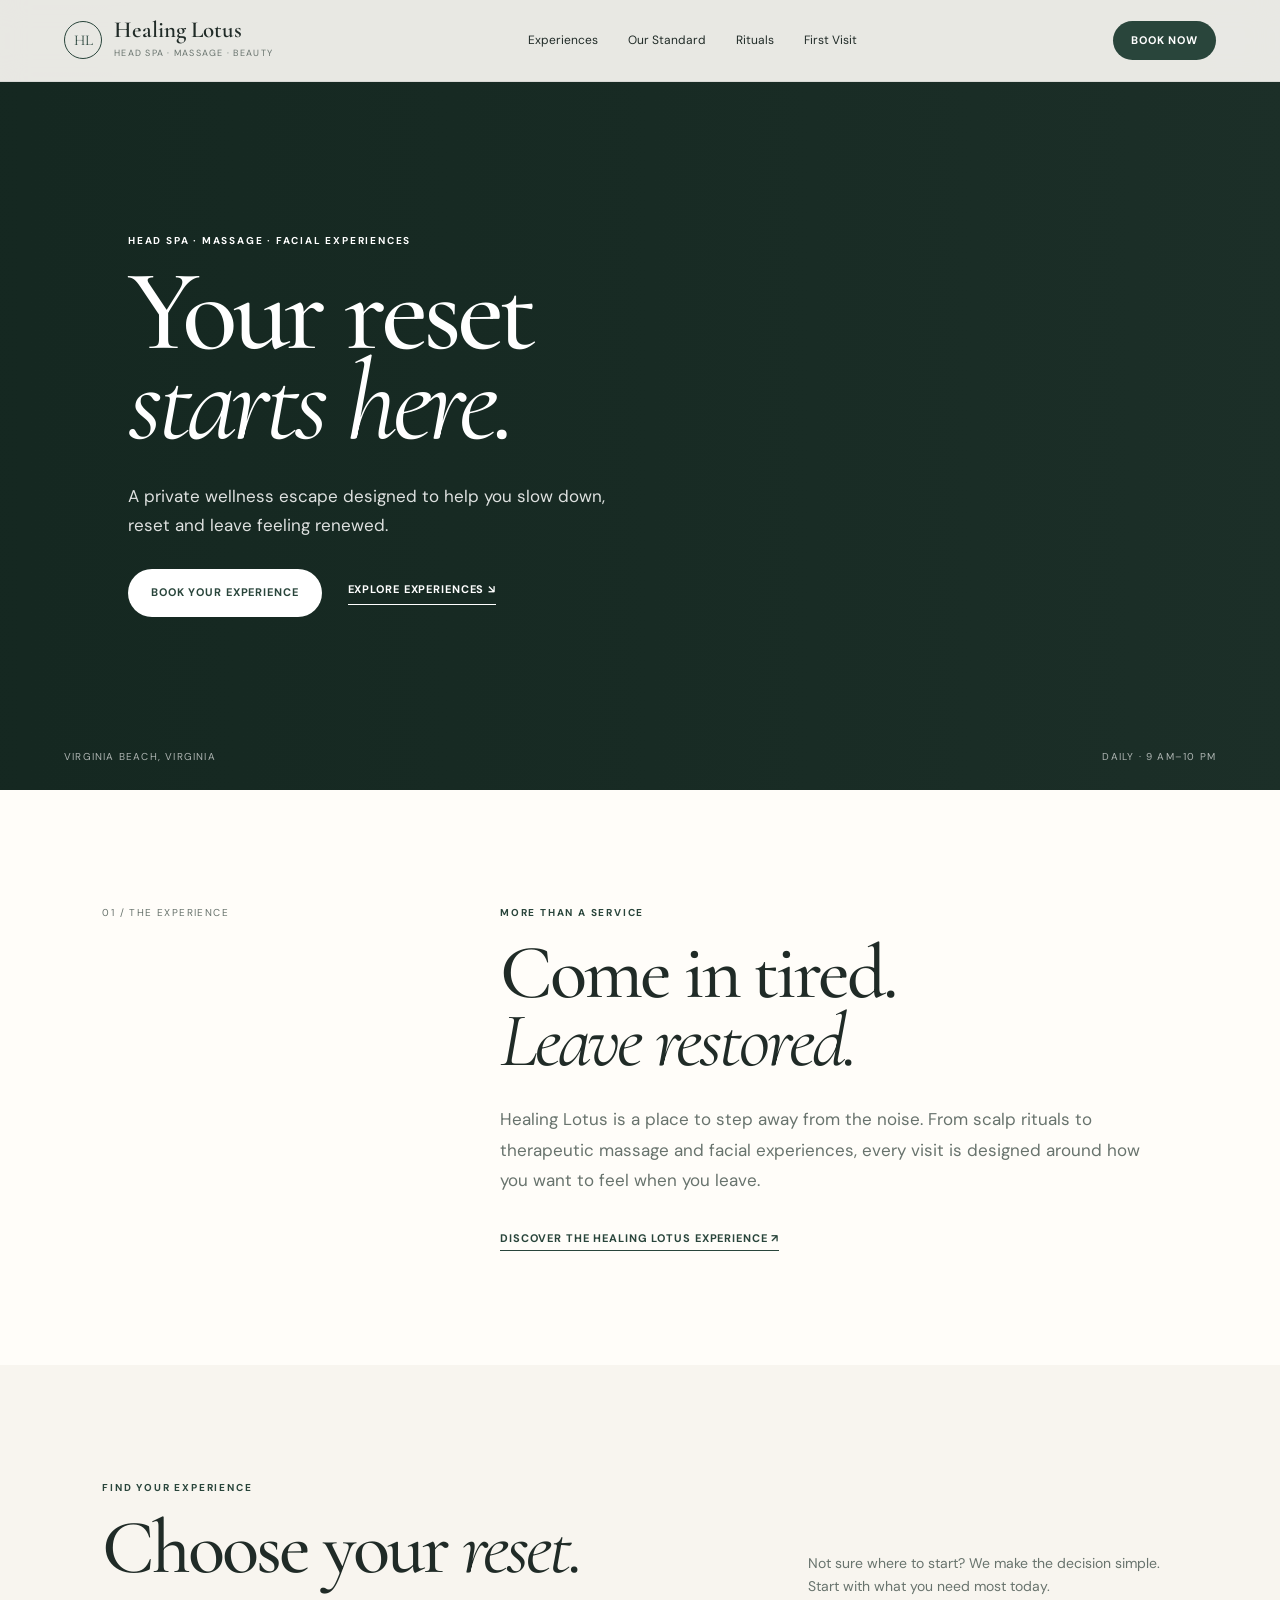
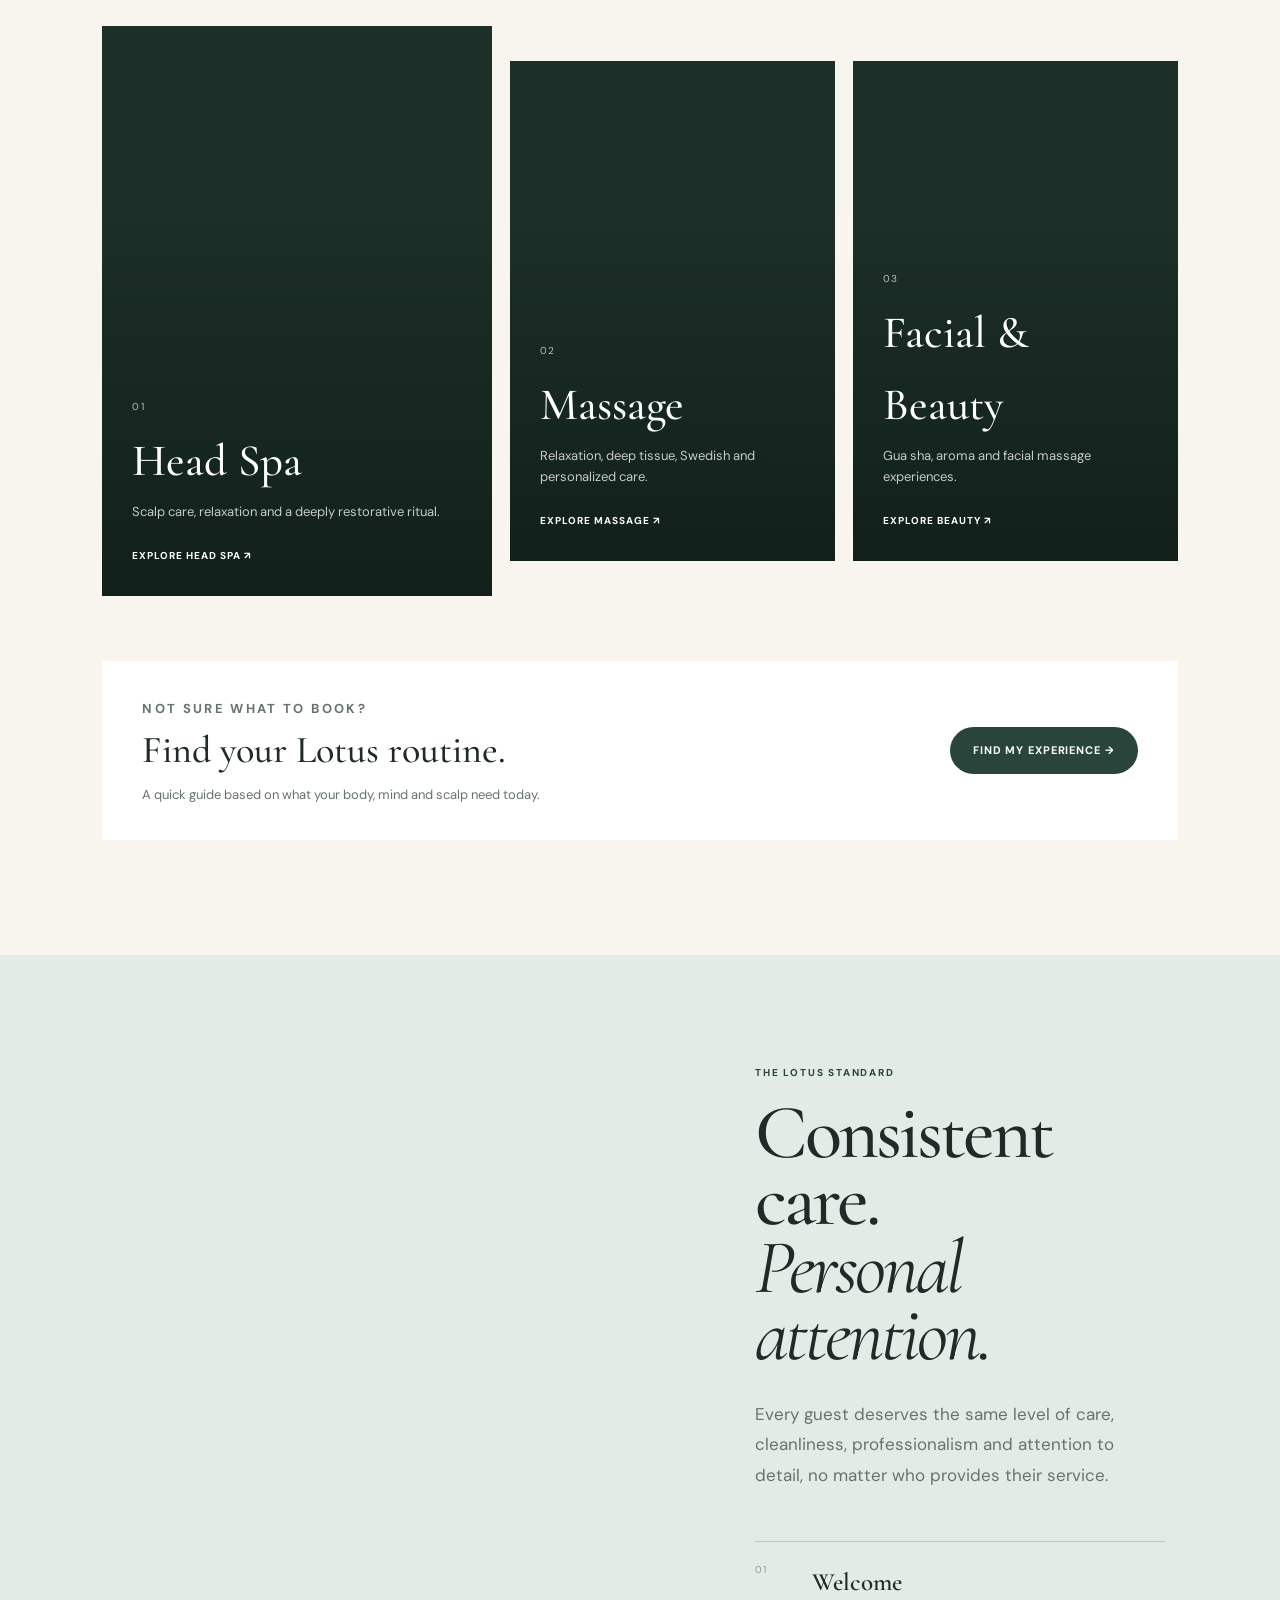
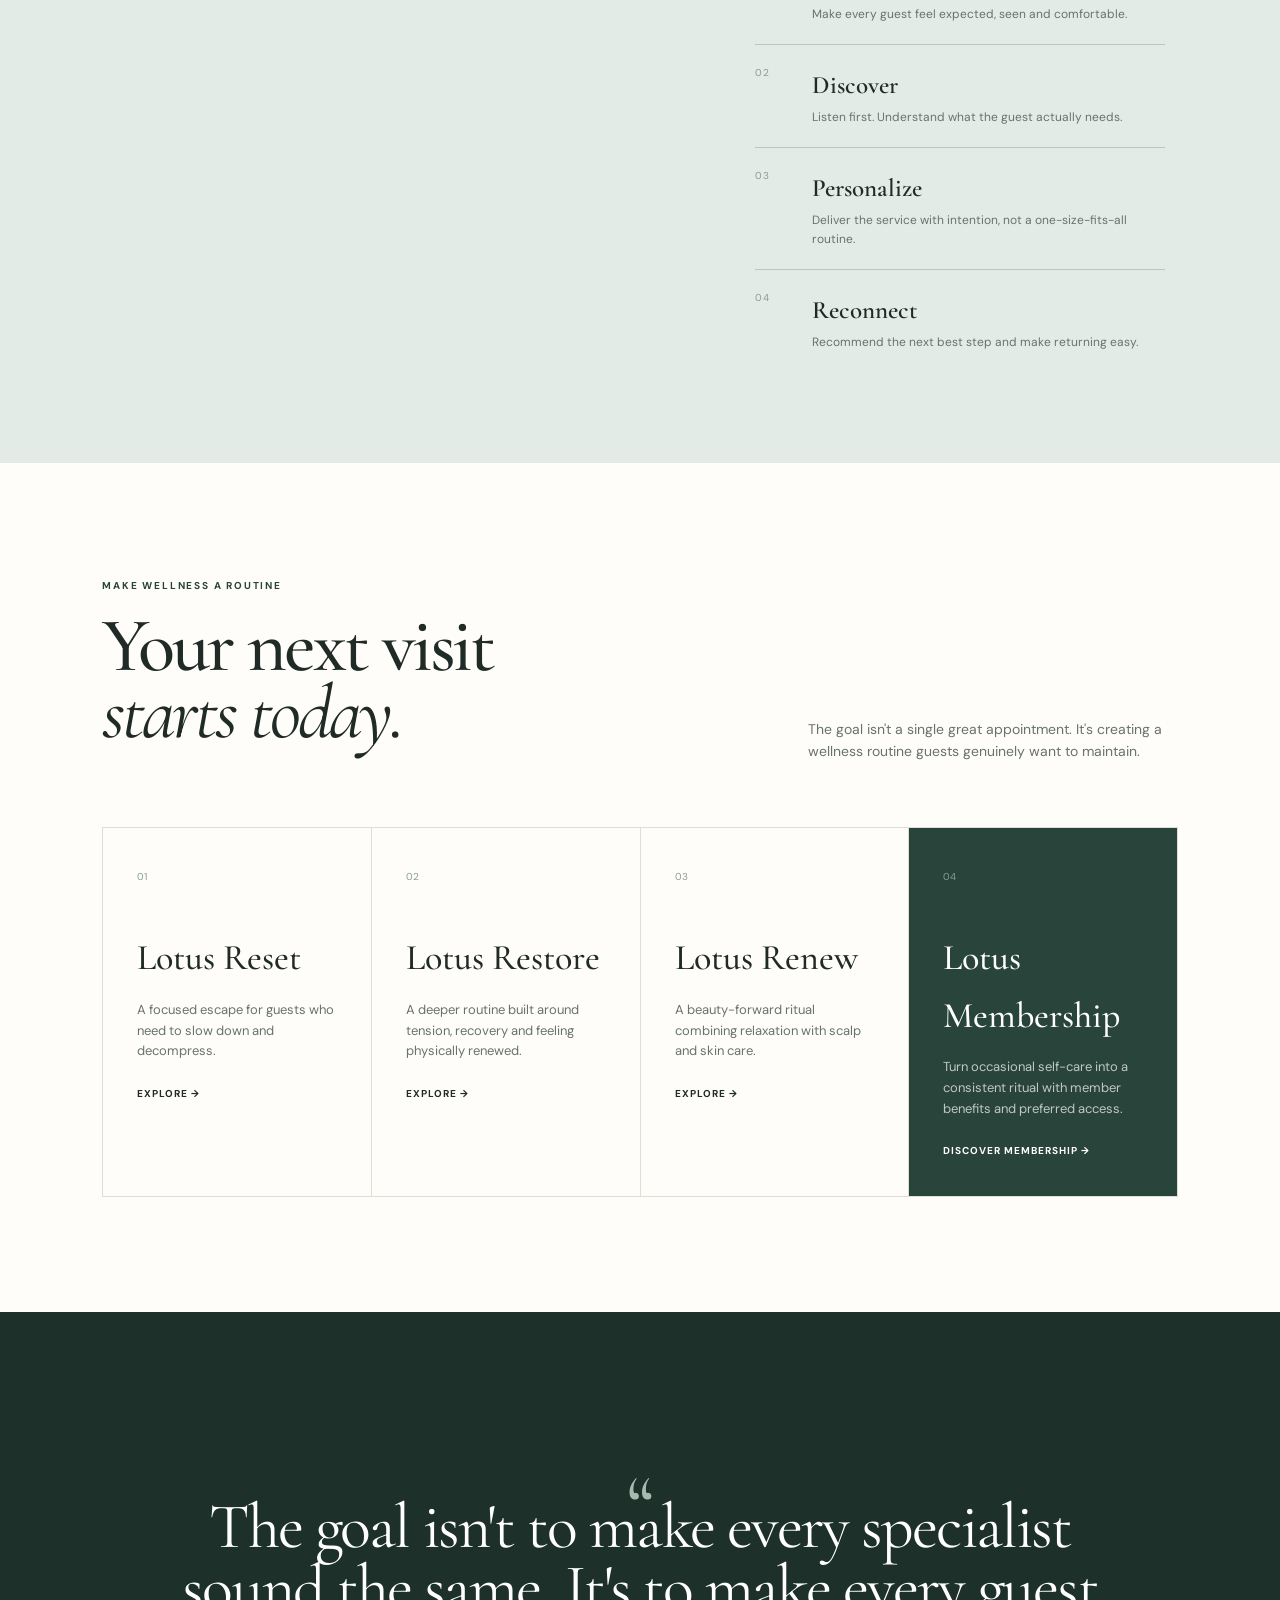
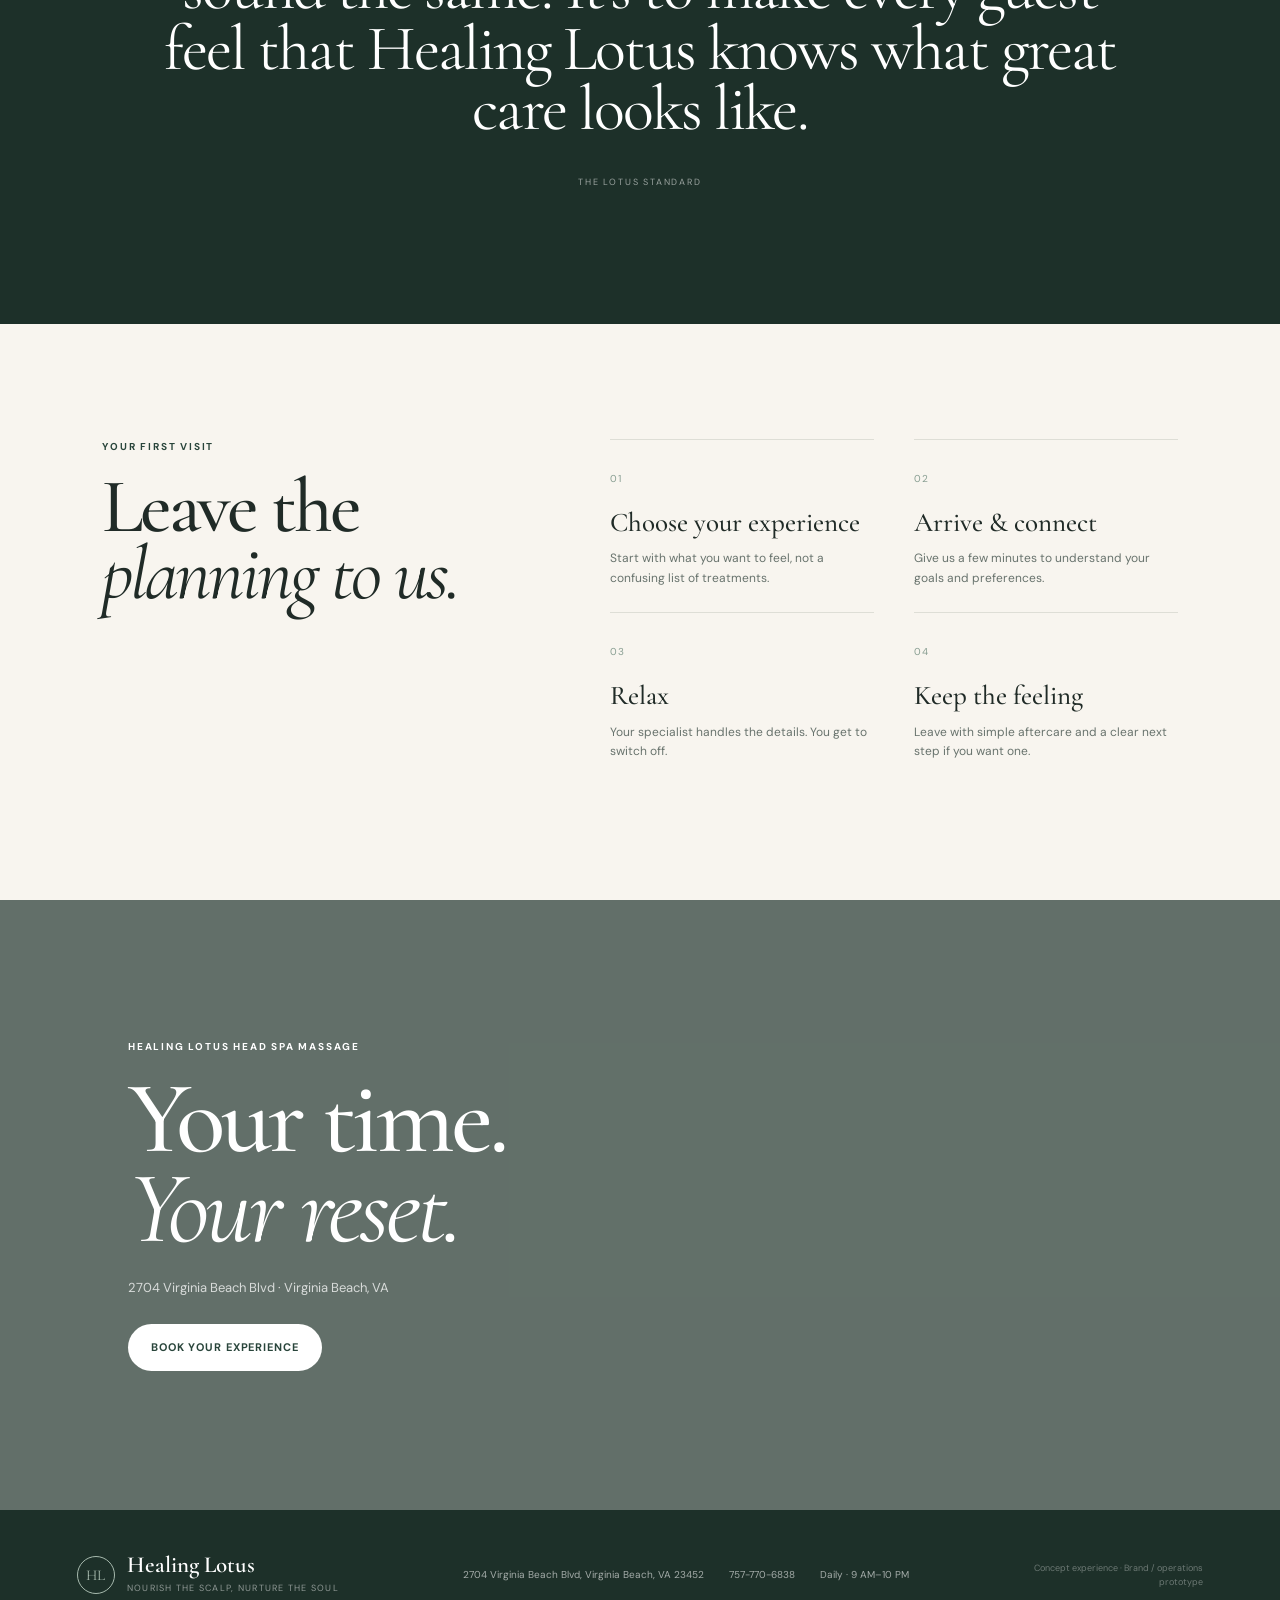
==== index.html @ 6b915928 "Enhance index.html with SEO and layout improvements Updated the HTML structure and added meta tags f" ====
<!doctype html>
<html lang="en">
<head>
<meta charset="utf-8"><meta name="viewport" content="width=device-width, initial-scale=1">
<meta name="description" content="Healing Lotus Head Spa Massage — head spa, massage and facial experiences in Virginia Beach.">
<title>Healing Lotus | Your Reset Starts Here</title>
<link rel="preconnect" href="https://fonts.googleapis.com"><link rel="preconnect" href="https://fonts.gstatic.com" crossorigin>
<link href="https://fonts.googleapis.com/css2?family=Cormorant+Garamond:wght@400;500;600;700&family=DM+Sans:wght@400;500;600;700&display=swap" rel="stylesheet">
<style>
:root{--forest:#29453b;--deep:#1d3029;--sage:#879d91;--mist:#e3ebe6;--ivory:#f8f5ef;--paper:#fffdf9;--ink:#202b27;--muted:#68736d;--white:#fff;--line:#deded6;--serif:"Cormorant Garamond",Georgia,serif;--sans:"DM Sans",Arial,sans-serif}*{box-sizing:border-box}html{scroll-behavior:smooth}body{margin:0;background:var(--paper);color:var(--ink);font-family:var(--sans);line-height:1.6}a{color:inherit;text-decoration:none}.nav{height:82px;position:fixed;top:0;left:0;right:0;z-index:20;display:flex;align-items:center;justify-content:space-between;padding:0 5vw;background:rgba(255,253,249,.9);backdrop-filter:blur(14px);border-bottom:1px solid rgba(32,43,39,.08)}.brand,.footer-brand{display:flex;align-items:center;gap:12px}.brand-mark{display:grid;place-items:center;width:38px;height:38px;border:1px solid var(--forest);border-radius:50%;font-family:var(--serif);font-size:15px;color:var(--forest)}.brand strong,.footer-brand strong{display:block;font-family:var(--serif);font-size:23px;font-weight:600;line-height:.9}.brand small,.footer-brand small{display:block;font-size:9px;letter-spacing:.14em;text-transform:uppercase;color:var(--muted);margin-top:5px}.nav nav{display:flex;gap:30px;font-size:12px}.button{display:inline-flex;align-items:center;justify-content:center;gap:10px;padding:15px 23px;border-radius:999px;font-size:11px;font-weight:700;letter-spacing:.08em;text-transform:uppercase;transition:.25s}.button.dark{background:var(--forest);color:#fff}.button.dark:hover{background:var(--deep);transform:translateY(-2px)}.button.light{background:#fff;color:var(--forest)}.button.light:hover{transform:translateY(-2px)}.small{padding:11px 18px}.hero{height:790px;min-height:700px;position:relative;display:flex;align-items:center;overflow:hidden;background:var(--deep);color:#fff}.hero-bg,.hero-shade,.cta>div{position:absolute;inset:0}.hero-bg{background:url('https://images.unsplash.com/photo-1544161515-4ab6ce6db874?auto=format&fit=crop&w=2200&q=85') center/cover}.hero-shade{background:linear-gradient(90deg,rgba(20,39,32,.9),rgba(20,39,32,.58) 48%,rgba(20,39,32,.12))}.hero-content{position:relative;z-index:2;width:80%;margin:60px 0 0 10vw}.eyebrow{font-size:10px;font-weight:700;letter-spacing:.18em;color:var(--forest);margin:0 0 18px}.light{color:#fff}.hero h1{font-family:var(--serif);font-weight:500;font-size:clamp(74px,9vw,138px);line-height:.78;letter-spacing:-.045em;margin:0 0 35px}.hero h1 em,h2 em{font-style:italic;font-weight:400}.hero-copy{font-size:17px;line-height:1.7;max-width:510px;color:rgba(255,255,255,.86);margin:0 0 30px}.actions{display:flex;align-items:center;gap:26px}.text{font-size:11px;text-transform:uppercase;letter-spacing:.08em;font-weight:700;border-bottom:1px solid;padding-bottom:5px}.hero-bottom{position:absolute;z-index:3;bottom:25px;left:5vw;right:5vw;display:flex;justify-content:space-between;font-size:10px;letter-spacing:.12em;text-transform:uppercase;color:rgba(255,255,255,.65)}.section{padding:115px 8vw}.intro{display:grid;grid-template-columns:1fr 2.2fr;gap:7vw}.label{font-size:10px;letter-spacing:.14em;color:var(--muted)}h2{font-family:var(--serif);font-size:clamp(54px,6vw,92px);font-weight:500;line-height:.88;letter-spacing:-.04em;margin:0 0 30px}.lead{font-size:17px;line-height:1.8;color:var(--muted);max-width:670px;margin:0 0 28px}.dark-text{color:var(--forest);border-color:var(--forest)}.experiences{background:var(--ivory)}.heading{display:flex;justify-content:space-between;align-items:end;gap:50px;margin-bottom:50px}.heading>p{max-width:370px;color:var(--muted);font-size:14px}.experience-grid{display:grid;grid-template-columns:1.2fr 1fr 1fr;gap:18px}.card{height:500px;position:relative;overflow:hidden;color:#fff;background:var(--deep)}.card.tall{height:570px;margin-top:-35px}.card-bg{position:absolute;inset:0;background-size:cover;background-position:center;transition:.7s}.card:hover .card-bg{transform:scale(1.05)}.card-shade{position:absolute;inset:0;background:linear-gradient(0deg,rgba(16,30,25,.9),rgba(16,30,25,.05) 70%)}.card-content{position:absolute;left:30px;right:30px;bottom:30px}.card-content>span{font-size:10px;letter-spacing:.14em;opacity:.7}.card h3{font-family:var(--serif);font-size:45px;font-weight:500;margin:7px 0 5px}.card p{font-size:13px;color:rgba(255,255,255,.76);max-width:310px;margin:0 0 18px}.card a{font-size:10px;font-weight:700;letter-spacing:.1em;text-transform:uppercase}.quiz{margin-top:65px;padding:34px 40px;background:#fff;display:flex;align-items:center;justify-content:space-between;gap:30px}.quiz h3{font-family:var(--serif);font-size:38px;font-weight:500;margin:0}.quiz p{margin:4px 0 0;color:var(--muted);font-size:13px}.standard{display:grid;grid-template-columns:1fr 1fr;background:var(--mist)}.standard-image{min-height:760px;background:url('https://images.unsplash.com/photo-1540555700478-4be289fbecef?auto=format&fit=crop&w=1600&q=85') center/cover}.standard-copy{padding:110px 9vw 90px}.standards{margin-top:50px}.standards>div{border-top:1px solid rgba(41,69,59,.22);padding:20px 0;display:grid;grid-template-columns:45px 1fr;column-gap:12px}.standards span,.steps span{font-size:10px;letter-spacing:.1em;color:var(--sage)}.standards strong{font-family:var(--serif);font-size:25px;font-weight:600}.standards p{grid-column:2;margin:3px 0 0;font-size:12px;color:var(--muted)}.rituals{background:var(--paper)}.ritual-grid{display:grid;grid-template-columns:repeat(4,1fr);gap:1px;background:var(--line);border:1px solid var(--line)}.ritual-grid article{background:var(--paper);padding:34px;min-height:310px}.ritual-grid article>span{font-size:10px;color:var(--sage)}.ritual-grid h3{font-family:var(--serif);font-size:36px;font-weight:500;margin:42px 0 8px}.ritual-grid p{font-size:13px;color:var(--muted);min-height:66px}.ritual-grid a{font-size:10px;font-weight:700;letter-spacing:.1em;text-transform:uppercase}.ritual-grid .featured{background:var(--forest);color:#fff}.featured p{color:rgba(255,255,255,.7)!important}.quote{padding:125px 12vw;background:var(--deep);color:#fff;text-align:center}.quote>div{font-family:var(--serif);font-size:85px;height:60px;color:#a7baae}.quote blockquote{font-family:var(--serif);font-size:clamp(42px,5vw,72px);font-weight:400;line-height:.95;letter-spacing:-.03em;max-width:1050px;margin:0 auto 35px}.quote>p{font-size:9px;letter-spacing:.2em;color:rgba(255,255,255,.55)}.first{display:grid;grid-template-columns:1fr 1.4fr;gap:8vw;background:var(--ivory)}.steps{display:grid;grid-template-columns:1fr 1fr;gap:0 40px}.steps>div{border-top:1px solid var(--line);padding:24px 0}.steps h3{font-family:var(--serif);font-size:27px;font-weight:500;margin:12px 0 5px}.steps p{font-size:12px;color:var(--muted);margin:0}.cta{height:610px;position:relative;display:flex;align-items:center;overflow:hidden;color:#fff}.cta>div:first-child{background:url('https://images.unsplash.com/photo-1540555700478-4be289fbecef?auto=format&fit=crop&w=2000&q=85') center/cover}.cta .shade{background:rgba(24,45,37,.68)}.cta article{position:relative;z-index:2;margin-left:10vw}.cta h2{font-size:clamp(65px,8vw,115px);margin-bottom:25px}.cta article>p:not(.eyebrow){font-size:13px;color:rgba(255,255,255,.75);margin-bottom:25px}footer{background:var(--deep);color:#fff;padding:45px 6vw 30px;display:grid;grid-template-columns:1fr 1.5fr auto;gap:40px;align-items:center}.footer-brand .brand-mark{border-color:#a7baae;color:#a7baae}.footer-brand small{color:rgba(255,255,255,.5)}.footer-info{display:flex;gap:25px;flex-wrap:wrap;font-size:10px;color:rgba(255,255,255,.6)}footer>small{font-size:9px;color:rgba(255,255,255,.35);text-align:right;max-width:180px}@media(max-width:900px){.nav{padding:0 5vw}.nav nav{display:none}.hero{height:700px}.hero-content{margin-left:7vw;width:86%}.hero h1{font-size:76px}.section{padding:85px 7vw}.intro{grid-template-columns:1fr;gap:35px}.heading{display:block}.heading>p{margin-top:20px}.experience-grid{grid-template-columns:1fr 1fr}.card,.card.tall{height:480px;margin-top:0}.card:first-child{grid-column:span 2}.standard{grid-template-columns:1fr}.standard-image{min-height:480px}.standard-copy{padding:75px 7vw}.ritual-grid{grid-template-columns:1fr 1fr}.ritual-grid article{min-height:280px}.first{grid-template-columns:1fr;gap:45px}footer{grid-template-columns:1fr}footer>small{text-align:left}}@media(max-width:560px){.brand small{display:none}.nav .small{display:none}.hero{min-height:680px}.hero-content{margin-left:7vw}.hero h1{font-size:65px}.hero-copy{font-size:15px}.actions{align-items:flex-start;flex-direction:column;gap:18px}.hero-bottom{font-size:8px}.section{padding:70px 6vw}h2{font-size:56px}.experience-grid{grid-template-columns:1fr}.card:first-child{grid-column:auto}.card,.card.tall{height:450px}.quiz{display:block;padding:30px}.quiz .button{margin-top:25px}.standard-image{min-height:390px}.standard-copy{padding:65px 6vw}.ritual-grid{grid-template-columns:1fr}.ritual-grid article{min-height:250px}.steps{grid-template-columns:1fr}.cta{height:560px}.cta article{margin-left:7vw;margin-right:7vw}footer{padding:38px 6vw}.footer-info{display:grid;gap:10px}}

</style>
</head>
<body>
<header class="nav"><a class="brand" href="#"><span class="brand-mark">HL</span><span><strong>Healing Lotus</strong><small>Head Spa · Massage · Beauty</small></span></a><nav><a href="#experiences">Experiences</a><a href="#standard">Our Standard</a><a href="#rituals">Rituals</a><a href="#first-visit">First Visit</a></nav><a class="button dark small" href="https://www.fresha.com/" target="_blank" rel="noopener">Book Now</a></header>
<main>
<section class="hero"><div class="hero-bg"></div><div class="hero-shade"></div><div class="hero-content"><p class="eyebrow light">HEAD SPA · MASSAGE · FACIAL EXPERIENCES</p><h1>Your reset<br><em>starts here.</em></h1><p class="hero-copy">A private wellness escape designed to help you slow down, reset and leave feeling renewed.</p><div class="actions"><a class="button light" href="https://www.fresha.com/" target="_blank" rel="noopener">Book Your Experience</a><a class="text light" href="#experiences">Explore experiences <span>↘</span></a></div></div><div class="hero-bottom"><span>Virginia Beach, Virginia</span><span>Daily · 9 AM–10 PM</span></div></section>
<section class="intro section"><div class="label">01 / THE EXPERIENCE</div><div><p class="eyebrow">MORE THAN A SERVICE</p><h2>Come in tired.<br><em>Leave restored.</em></h2><p class="lead">Healing Lotus is a place to step away from the noise. From scalp rituals to therapeutic massage and facial experiences, every visit is designed around how you want to feel when you leave.</p><a class="text dark-text" href="#standard">Discover the Healing Lotus experience <span>↗</span></a></div></section>
<section class="experiences section" id="experiences"><div class="heading"><div><p class="eyebrow">FIND YOUR EXPERIENCE</p><h2>Choose your <em>reset.</em></h2></div><p>Not sure where to start? We make the decision simple. Start with what you need most today.</p></div><div class="experience-grid">
<article class="card tall"><div class="card-bg" style="background-image:url('https://images.unsplash.com/photo-1600334089648-b0d9d3028eb2?auto=format&fit=crop&w=1400&q=85')"></div><div class="card-shade"></div><div class="card-content"><span>01</span><h3>Head Spa</h3><p>Scalp care, relaxation and a deeply restorative ritual.</p><a href="https://www.fresha.com/" target="_blank">Explore Head Spa ↗</a></div></article>
<article class="card"><div class="card-bg" style="background-image:url('https://images.unsplash.com/photo-1519824145371-296894a0daa9?auto=format&fit=crop&w=1400&q=85')"></div><div class="card-shade"></div><div class="card-content"><span>02</span><h3>Massage</h3><p>Relaxation, deep tissue, Swedish and personalized care.</p><a href="https://www.fresha.com/" target="_blank">Explore Massage ↗</a></div></article>
<article class="card"><div class="card-bg" style="background-image:url('https://images.unsplash.com/photo-1570172619644-dfd03ed5d881?auto=format&fit=crop&w=1400&q=85')"></div><div class="card-shade"></div><div class="card-content"><span>03</span><h3>Facial & Beauty</h3><p>Gua sha, aroma and facial massage experiences.</p><a href="https://www.fresha.com/" target="_blank">Explore Beauty ↗</a></div></article></div>
<div class="quiz"><div><p class="eyebrow">NOT SURE WHAT TO BOOK?</p><h3>Find your Lotus routine.</h3><p>A quick guide based on what your body, mind and scalp need today.</p></div><a class="button dark" href="#rituals">Find My Experience →</a></div></section>
<section class="standard"><div class="standard-image"></div><div class="standard-copy"><p class="eyebrow">THE LOTUS STANDARD</p><h2>Consistent care.<br><em>Personal attention.</em></h2><p class="lead">Every guest deserves the same level of care, cleanliness, professionalism and attention to detail, no matter who provides their service.</p><div class="standards"><div><span>01</span><strong>Welcome</strong><p>Make every guest feel expected, seen and comfortable.</p></div><div><span>02</span><strong>Discover</strong><p>Listen first. Understand what the guest actually needs.</p></div><div><span>03</span><strong>Personalize</strong><p>Deliver the service with intention, not a one-size-fits-all routine.</p></div><div><span>04</span><strong>Reconnect</strong><p>Recommend the next best step and make returning easy.</p></div></div></div></section>
<section class="rituals section" id="rituals"><div class="heading"><div><p class="eyebrow">MAKE WELLNESS A ROUTINE</p><h2>Your next visit<br><em>starts today.</em></h2></div><p>The goal isn't a single great appointment. It's creating a wellness routine guests genuinely want to maintain.</p></div><div class="ritual-grid"><article><span>01</span><h3>Lotus Reset</h3><p>A focused escape for guests who need to slow down and decompress.</p><a href="https://www.fresha.com/" target="_blank">Explore →</a></article><article><span>02</span><h3>Lotus Restore</h3><p>A deeper routine built around tension, recovery and feeling physically renewed.</p><a href="https://www.fresha.com/" target="_blank">Explore →</a></article><article><span>03</span><h3>Lotus Renew</h3><p>A beauty-forward ritual combining relaxation with scalp and skin care.</p><a href="https://www.fresha.com/" target="_blank">Explore →</a></article><article class="featured"><span>04</span><h3>Lotus Membership</h3><p>Turn occasional self-care into a consistent ritual with member benefits and preferred access.</p><a href="#first-visit">Discover membership →</a></article></div></section>
<section class="quote"><div>“</div><blockquote>The goal isn't to make every specialist sound the same. It's to make every guest feel that Healing Lotus knows what great care looks like.</blockquote><p>THE LOTUS STANDARD</p></section>
<section class="first section" id="first-visit"><div><p class="eyebrow">YOUR FIRST VISIT</p><h2>Leave the<br><em>planning to us.</em></h2></div><div class="steps"><div><span>01</span><h3>Choose your experience</h3><p>Start with what you want to feel, not a confusing list of treatments.</p></div><div><span>02</span><h3>Arrive & connect</h3><p>Give us a few minutes to understand your goals and preferences.</p></div><div><span>03</span><h3>Relax</h3><p>Your specialist handles the details. You get to switch off.</p></div><div><span>04</span><h3>Keep the feeling</h3><p>Leave with simple aftercare and a clear next step if you want one.</p></div></div></section>
<section class="cta"><div></div><div class="shade"></div><article><p class="eyebrow light">HEALING LOTUS HEAD SPA MASSAGE</p><h2>Your time.<br><em>Your reset.</em></h2><p>2704 Virginia Beach Blvd · Virginia Beach, VA</p><a class="button light" href="https://www.fresha.com/" target="_blank">Book Your Experience</a></article></section>
</main>
<footer><div class="footer-brand"><span class="brand-mark">HL</span><div><strong>Healing Lotus</strong><small>Nourish the Scalp, Nurture the Soul</small></div></div><div class="footer-info"><span>2704 Virginia Beach Blvd, Virginia Beach, VA 23452</span><span>757-770-6838</span><span>Daily · 9 AM–10 PM</span></div><small>Concept experience · Brand / operations prototype</small></footer>
</body></html>
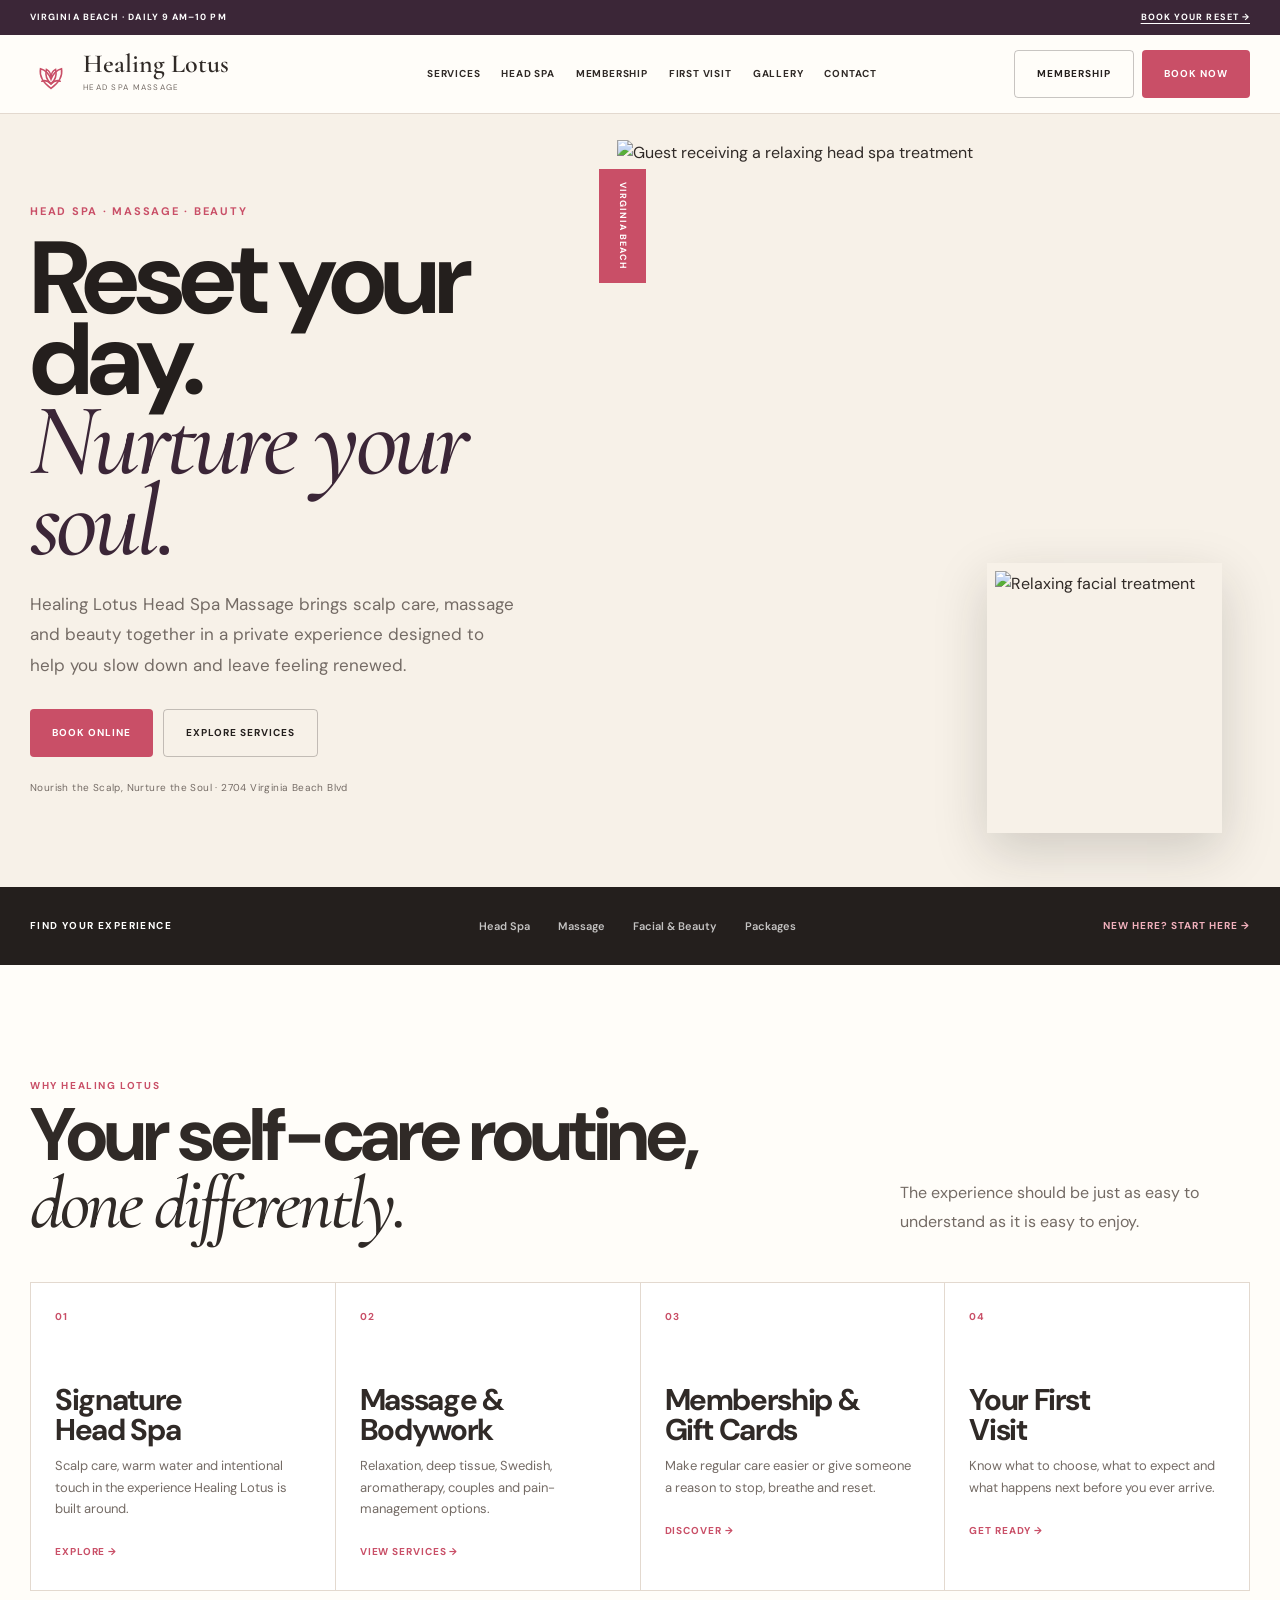
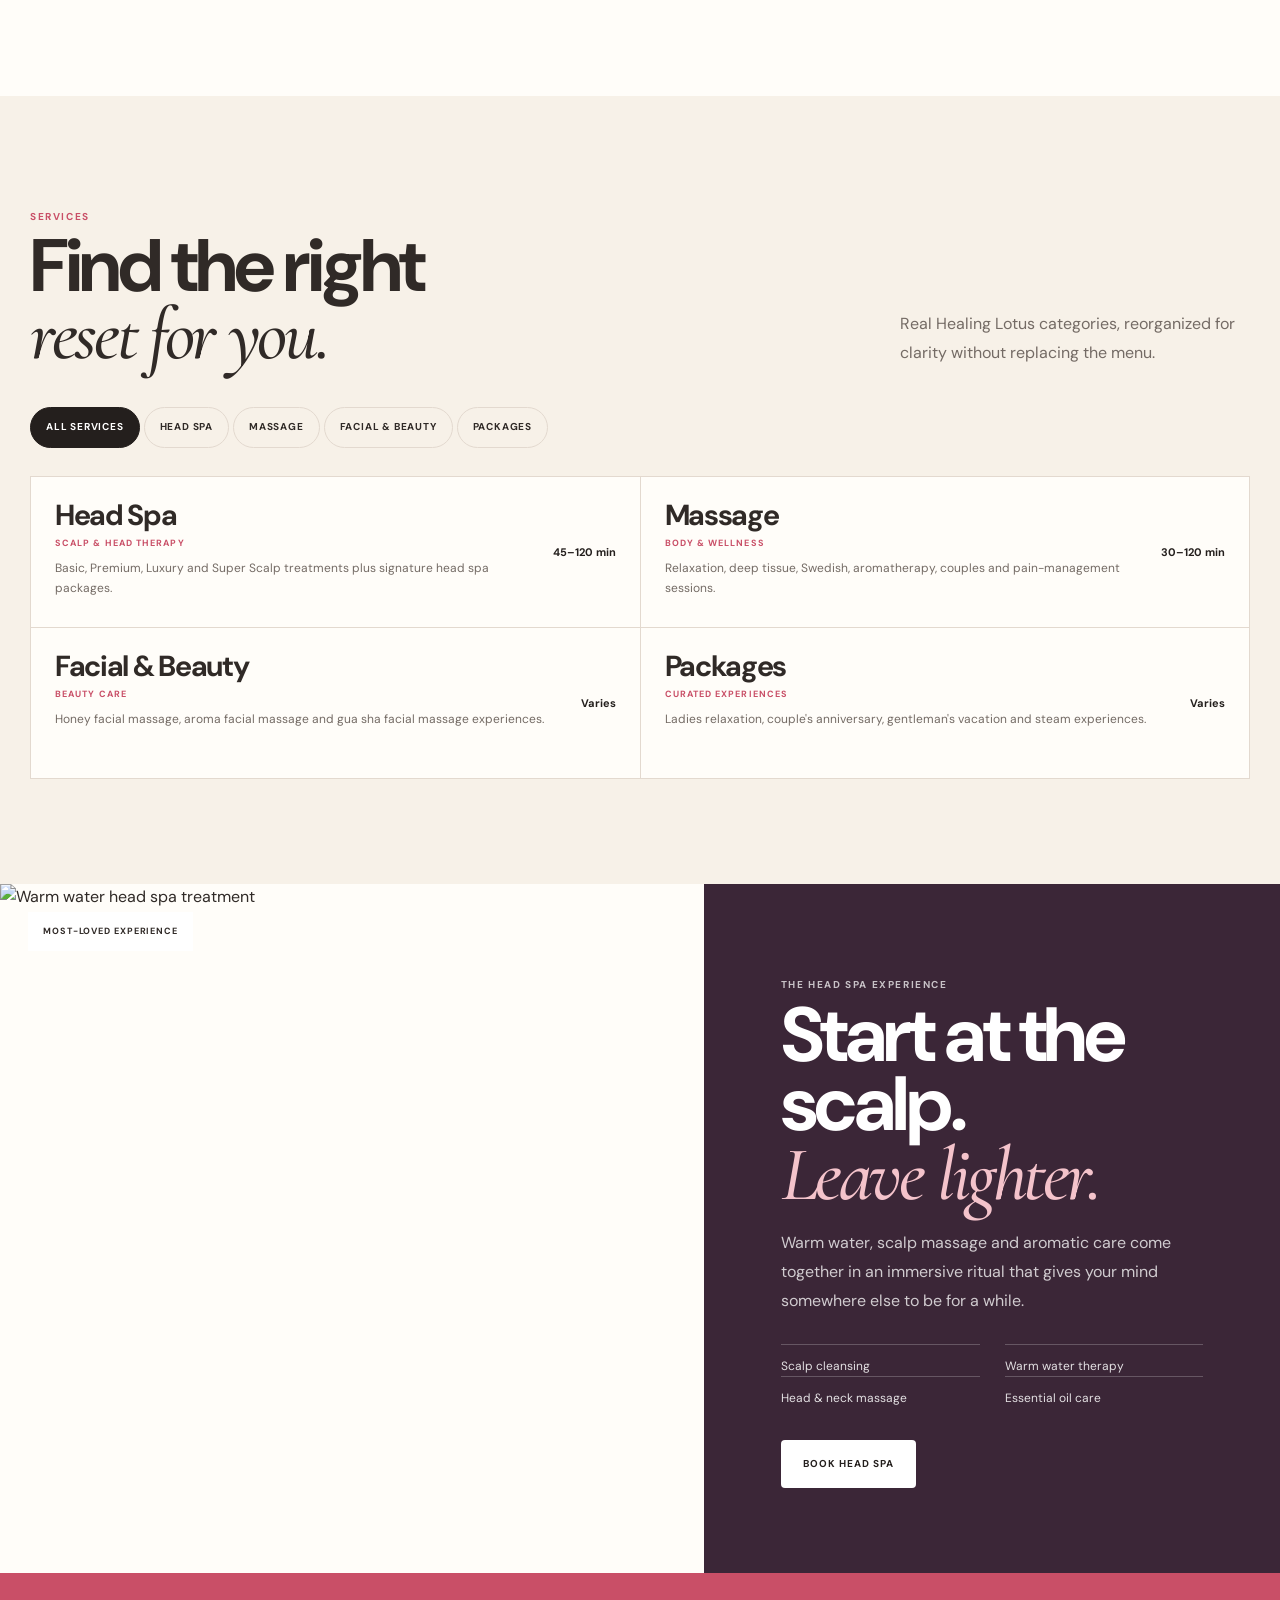
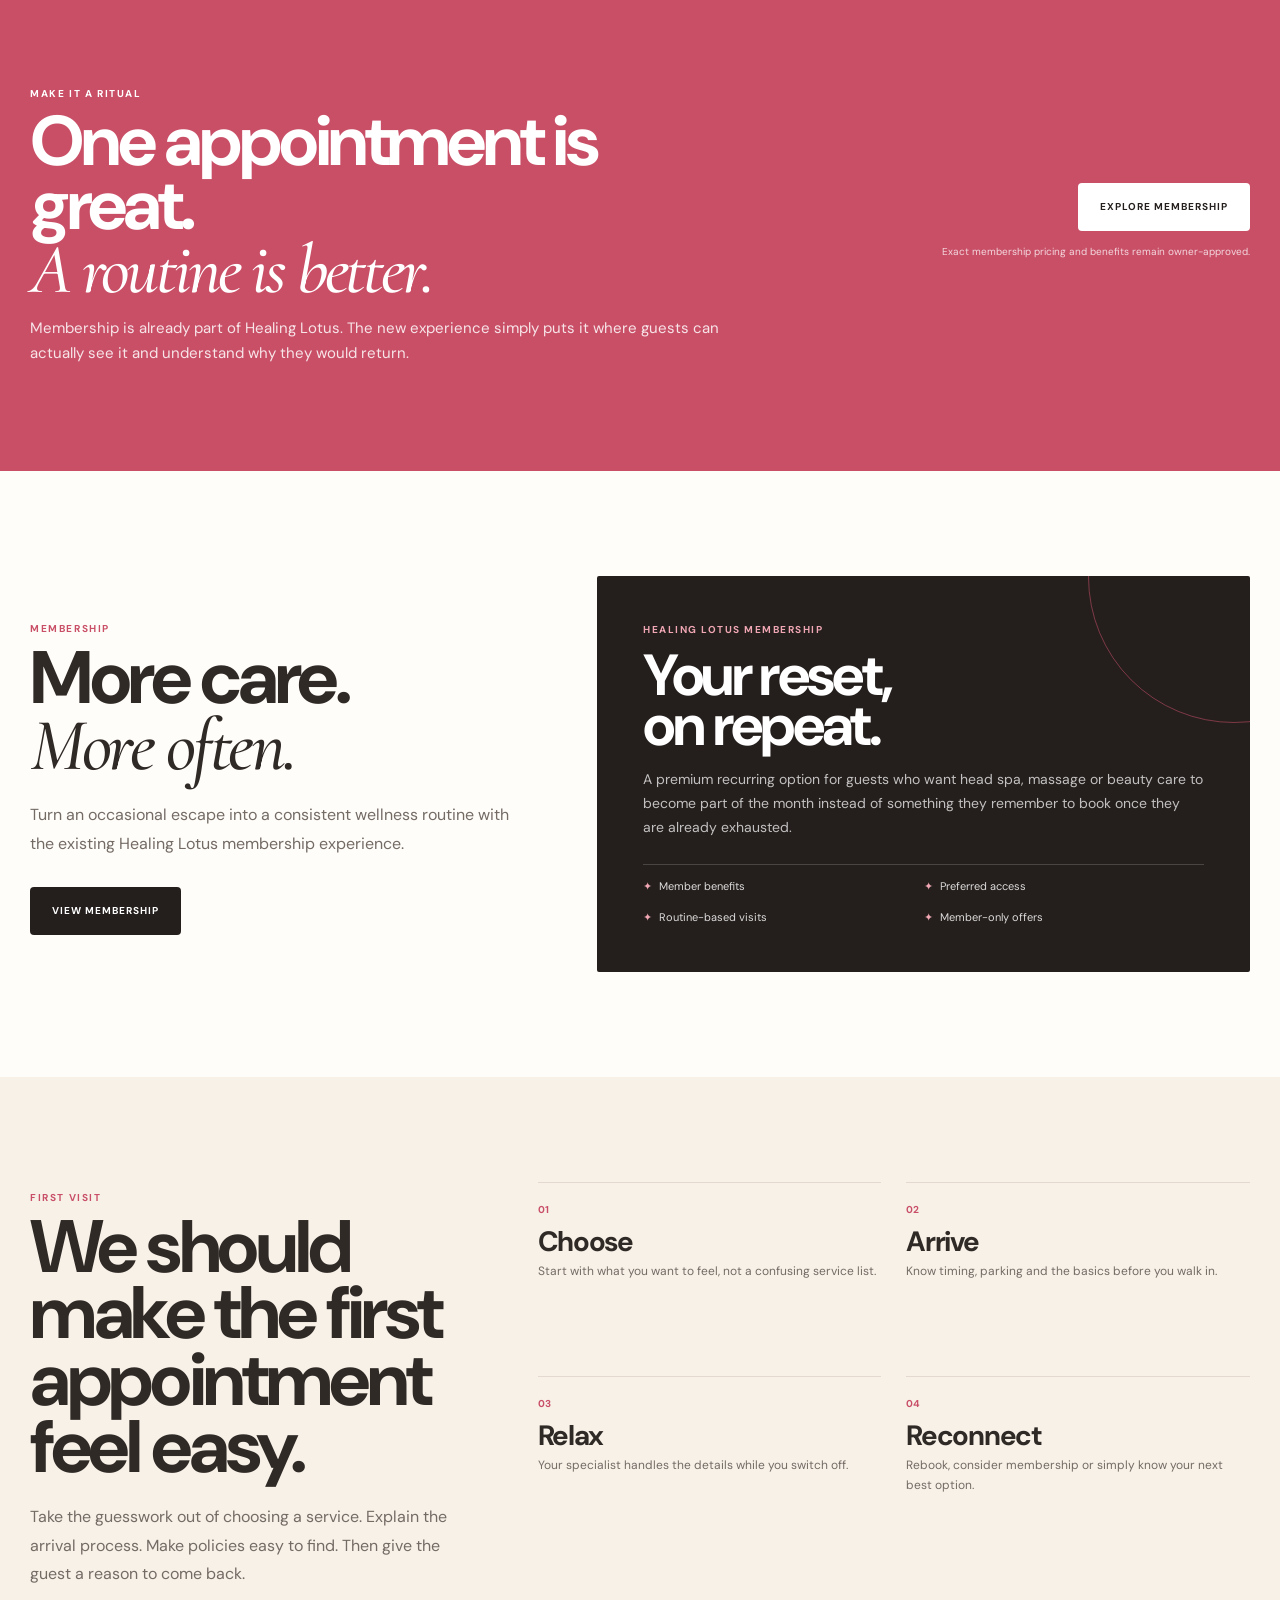
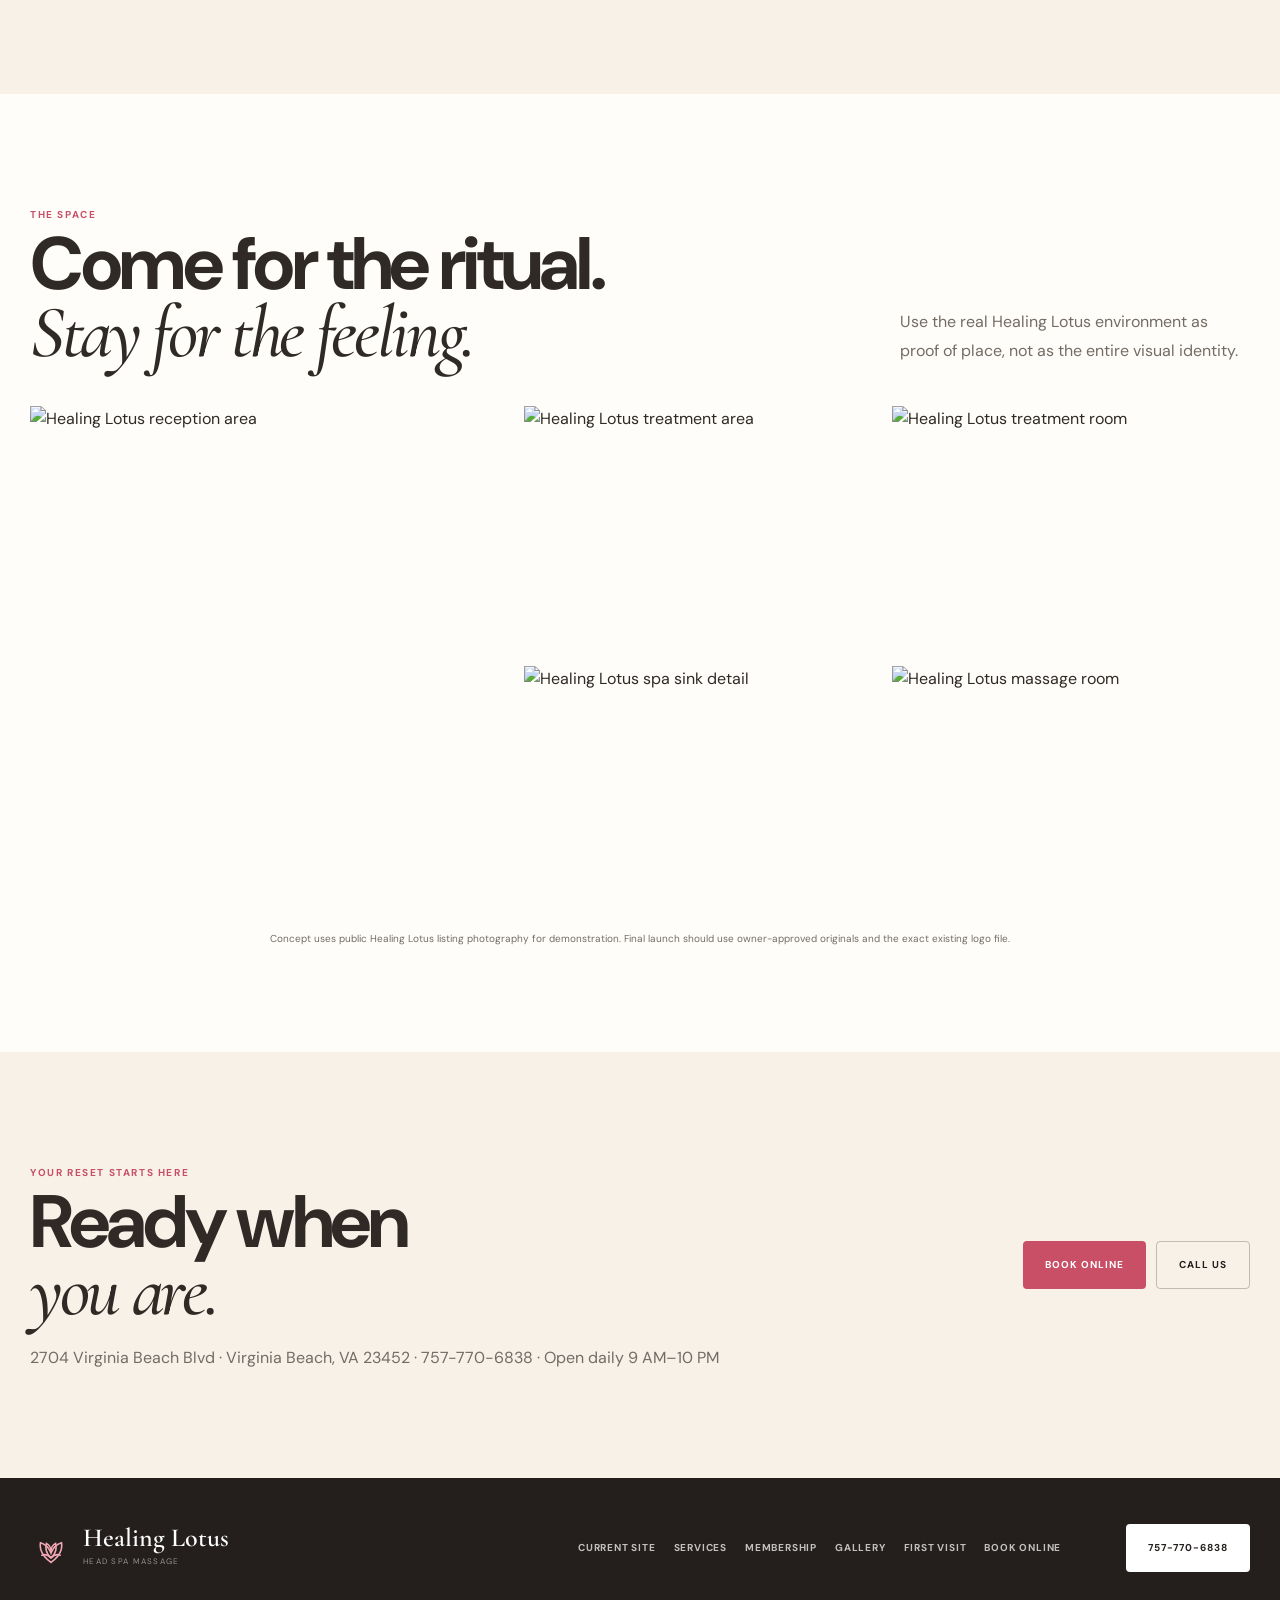
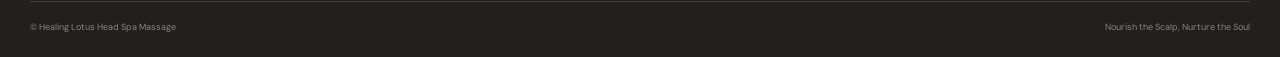
==== commit d4ae12e7: "Add files via upload" ====
--- a/index.html
+++ b/index.html
@@ -1,31 +1,76 @@
 <!doctype html>
 <html lang="en">
 <head>
-<meta charset="utf-8"><meta name="viewport" content="width=device-width, initial-scale=1">
-<meta name="description" content="Healing Lotus Head Spa Massage — head spa, massage and facial experiences in Virginia Beach.">
-<title>Healing Lotus | Your Reset Starts Here</title>
-<link rel="preconnect" href="https://fonts.googleapis.com"><link rel="preconnect" href="https://fonts.gstatic.com" crossorigin>
-<link href="https://fonts.googleapis.com/css2?family=Cormorant+Garamond:wght@400;500;600;700&family=DM+Sans:wght@400;500;600;700&display=swap" rel="stylesheet">
+<meta charset="utf-8">
+<meta name="viewport" content="width=device-width,initial-scale=1">
+<meta name="theme-color" content="#241F1D">
+<title>Healing Lotus Head Spa Massage | Virginia Beach</title>
+<link rel="preconnect" href="https://fonts.googleapis.com">
+<link rel="preconnect" href="https://fonts.gstatic.com" crossorigin>
+<link href="https://fonts.googleapis.com/css2?family=Cormorant+Garamond:ital,wght@0,500;0,600;1,500&family=DM+Sans:wght@400;500;600;700&display=swap" rel="stylesheet">
 <style>
-:root{--forest:#29453b;--deep:#1d3029;--sage:#879d91;--mist:#e3ebe6;--ivory:#f8f5ef;--paper:#fffdf9;--ink:#202b27;--muted:#68736d;--white:#fff;--line:#deded6;--serif:"Cormorant Garamond",Georgia,serif;--sans:"DM Sans",Arial,sans-serif}*{box-sizing:border-box}html{scroll-behavior:smooth}body{margin:0;background:var(--paper);color:var(--ink);font-family:var(--sans);line-height:1.6}a{color:inherit;text-decoration:none}.nav{height:82px;position:fixed;top:0;left:0;right:0;z-index:20;display:flex;align-items:center;justify-content:space-between;padding:0 5vw;background:rgba(255,253,249,.9);backdrop-filter:blur(14px);border-bottom:1px solid rgba(32,43,39,.08)}.brand,.footer-brand{display:flex;align-items:center;gap:12px}.brand-mark{display:grid;place-items:center;width:38px;height:38px;border:1px solid var(--forest);border-radius:50%;font-family:var(--serif);font-size:15px;color:var(--forest)}.brand strong,.footer-brand strong{display:block;font-family:var(--serif);font-size:23px;font-weight:600;line-height:.9}.brand small,.footer-brand small{display:block;font-size:9px;letter-spacing:.14em;text-transform:uppercase;color:var(--muted);margin-top:5px}.nav nav{display:flex;gap:30px;font-size:12px}.button{display:inline-flex;align-items:center;justify-content:center;gap:10px;padding:15px 23px;border-radius:999px;font-size:11px;font-weight:700;letter-spacing:.08em;text-transform:uppercase;transition:.25s}.button.dark{background:var(--forest);color:#fff}.button.dark:hover{background:var(--deep);transform:translateY(-2px)}.button.light{background:#fff;color:var(--forest)}.button.light:hover{transform:translateY(-2px)}.small{padding:11px 18px}.hero{height:790px;min-height:700px;position:relative;display:flex;align-items:center;overflow:hidden;background:var(--deep);color:#fff}.hero-bg,.hero-shade,.cta>div{position:absolute;inset:0}.hero-bg{background:url('https://images.unsplash.com/photo-1544161515-4ab6ce6db874?auto=format&fit=crop&w=2200&q=85') center/cover}.hero-shade{background:linear-gradient(90deg,rgba(20,39,32,.9),rgba(20,39,32,.58) 48%,rgba(20,39,32,.12))}.hero-content{position:relative;z-index:2;width:80%;margin:60px 0 0 10vw}.eyebrow{font-size:10px;font-weight:700;letter-spacing:.18em;color:var(--forest);margin:0 0 18px}.light{color:#fff}.hero h1{font-family:var(--serif);font-weight:500;font-size:clamp(74px,9vw,138px);line-height:.78;letter-spacing:-.045em;margin:0 0 35px}.hero h1 em,h2 em{font-style:italic;font-weight:400}.hero-copy{font-size:17px;line-height:1.7;max-width:510px;color:rgba(255,255,255,.86);margin:0 0 30px}.actions{display:flex;align-items:center;gap:26px}.text{font-size:11px;text-transform:uppercase;letter-spacing:.08em;font-weight:700;border-bottom:1px solid;padding-bottom:5px}.hero-bottom{position:absolute;z-index:3;bottom:25px;left:5vw;right:5vw;display:flex;justify-content:space-between;font-size:10px;letter-spacing:.12em;text-transform:uppercase;color:rgba(255,255,255,.65)}.section{padding:115px 8vw}.intro{display:grid;grid-template-columns:1fr 2.2fr;gap:7vw}.label{font-size:10px;letter-spacing:.14em;color:var(--muted)}h2{font-family:var(--serif);font-size:clamp(54px,6vw,92px);font-weight:500;line-height:.88;letter-spacing:-.04em;margin:0 0 30px}.lead{font-size:17px;line-height:1.8;color:var(--muted);max-width:670px;margin:0 0 28px}.dark-text{color:var(--forest);border-color:var(--forest)}.experiences{background:var(--ivory)}.heading{display:flex;justify-content:space-between;align-items:end;gap:50px;margin-bottom:50px}.heading>p{max-width:370px;color:var(--muted);font-size:14px}.experience-grid{display:grid;grid-template-columns:1.2fr 1fr 1fr;gap:18px}.card{height:500px;position:relative;overflow:hidden;color:#fff;background:var(--deep)}.card.tall{height:570px;margin-top:-35px}.card-bg{position:absolute;inset:0;background-size:cover;background-position:center;transition:.7s}.card:hover .card-bg{transform:scale(1.05)}.card-shade{position:absolute;inset:0;background:linear-gradient(0deg,rgba(16,30,25,.9),rgba(16,30,25,.05) 70%)}.card-content{position:absolute;left:30px;right:30px;bottom:30px}.card-content>span{font-size:10px;letter-spacing:.14em;opacity:.7}.card h3{font-family:var(--serif);font-size:45px;font-weight:500;margin:7px 0 5px}.card p{font-size:13px;color:rgba(255,255,255,.76);max-width:310px;margin:0 0 18px}.card a{font-size:10px;font-weight:700;letter-spacing:.1em;text-transform:uppercase}.quiz{margin-top:65px;padding:34px 40px;background:#fff;display:flex;align-items:center;justify-content:space-between;gap:30px}.quiz h3{font-family:var(--serif);font-size:38px;font-weight:500;margin:0}.quiz p{margin:4px 0 0;color:var(--muted);font-size:13px}.standard{display:grid;grid-template-columns:1fr 1fr;background:var(--mist)}.standard-image{min-height:760px;background:url('https://images.unsplash.com/photo-1540555700478-4be289fbecef?auto=format&fit=crop&w=1600&q=85') center/cover}.standard-copy{padding:110px 9vw 90px}.standards{margin-top:50px}.standards>div{border-top:1px solid rgba(41,69,59,.22);padding:20px 0;display:grid;grid-template-columns:45px 1fr;column-gap:12px}.standards span,.steps span{font-size:10px;letter-spacing:.1em;color:var(--sage)}.standards strong{font-family:var(--serif);font-size:25px;font-weight:600}.standards p{grid-column:2;margin:3px 0 0;font-size:12px;color:var(--muted)}.rituals{background:var(--paper)}.ritual-grid{display:grid;grid-template-columns:repeat(4,1fr);gap:1px;background:var(--line);border:1px solid var(--line)}.ritual-grid article{background:var(--paper);padding:34px;min-height:310px}.ritual-grid article>span{font-size:10px;color:var(--sage)}.ritual-grid h3{font-family:var(--serif);font-size:36px;font-weight:500;margin:42px 0 8px}.ritual-grid p{font-size:13px;color:var(--muted);min-height:66px}.ritual-grid a{font-size:10px;font-weight:700;letter-spacing:.1em;text-transform:uppercase}.ritual-grid .featured{background:var(--forest);color:#fff}.featured p{color:rgba(255,255,255,.7)!important}.quote{padding:125px 12vw;background:var(--deep);color:#fff;text-align:center}.quote>div{font-family:var(--serif);font-size:85px;height:60px;color:#a7baae}.quote blockquote{font-family:var(--serif);font-size:clamp(42px,5vw,72px);font-weight:400;line-height:.95;letter-spacing:-.03em;max-width:1050px;margin:0 auto 35px}.quote>p{font-size:9px;letter-spacing:.2em;color:rgba(255,255,255,.55)}.first{display:grid;grid-template-columns:1fr 1.4fr;gap:8vw;background:var(--ivory)}.steps{display:grid;grid-template-columns:1fr 1fr;gap:0 40px}.steps>div{border-top:1px solid var(--line);padding:24px 0}.steps h3{font-family:var(--serif);font-size:27px;font-weight:500;margin:12px 0 5px}.steps p{font-size:12px;color:var(--muted);margin:0}.cta{height:610px;position:relative;display:flex;align-items:center;overflow:hidden;color:#fff}.cta>div:first-child{background:url('https://images.unsplash.com/photo-1540555700478-4be289fbecef?auto=format&fit=crop&w=2000&q=85') center/cover}.cta .shade{background:rgba(24,45,37,.68)}.cta article{position:relative;z-index:2;margin-left:10vw}.cta h2{font-size:clamp(65px,8vw,115px);margin-bottom:25px}.cta article>p:not(.eyebrow){font-size:13px;color:rgba(255,255,255,.75);margin-bottom:25px}footer{background:var(--deep);color:#fff;padding:45px 6vw 30px;display:grid;grid-template-columns:1fr 1.5fr auto;gap:40px;align-items:center}.footer-brand .brand-mark{border-color:#a7baae;color:#a7baae}.footer-brand small{color:rgba(255,255,255,.5)}.footer-info{display:flex;gap:25px;flex-wrap:wrap;font-size:10px;color:rgba(255,255,255,.6)}footer>small{font-size:9px;color:rgba(255,255,255,.35);text-align:right;max-width:180px}@media(max-width:900px){.nav{padding:0 5vw}.nav nav{display:none}.hero{height:700px}.hero-content{margin-left:7vw;width:86%}.hero h1{font-size:76px}.section{padding:85px 7vw}.intro{grid-template-columns:1fr;gap:35px}.heading{display:block}.heading>p{margin-top:20px}.experience-grid{grid-template-columns:1fr 1fr}.card,.card.tall{height:480px;margin-top:0}.card:first-child{grid-column:span 2}.standard{grid-template-columns:1fr}.standard-image{min-height:480px}.standard-copy{padding:75px 7vw}.ritual-grid{grid-template-columns:1fr 1fr}.ritual-grid article{min-height:280px}.first{grid-template-columns:1fr;gap:45px}footer{grid-template-columns:1fr}footer>small{text-align:left}}@media(max-width:560px){.brand small{display:none}.nav .small{display:none}.hero{min-height:680px}.hero-content{margin-left:7vw}.hero h1{font-size:65px}.hero-copy{font-size:15px}.actions{align-items:flex-start;flex-direction:column;gap:18px}.hero-bottom{font-size:8px}.section{padding:70px 6vw}h2{font-size:56px}.experience-grid{grid-template-columns:1fr}.card:first-child{grid-column:auto}.card,.card.tall{height:450px}.quiz{display:block;padding:30px}.quiz .button{margin-top:25px}.standard-image{min-height:390px}.standard-copy{padding:65px 6vw}.ritual-grid{grid-template-columns:1fr}.ritual-grid article{min-height:250px}.steps{grid-template-columns:1fr}.cta{height:560px}.cta article{margin-left:7vw;margin-right:7vw}footer{padding:38px 6vw}.footer-info{display:grid;gap:10px}}
-
+:root{
+ --black:#241f1d;--ink:#302a27;--muted:#746b65;--cream:#f7f1e8;--paper:#fffdf9;
+ --rose:#c94f67;--rose-soft:#f2dfe2;--plum:#3b2637;--plum-2:#5a354c;
+ --teal:#34564e;--gold:#b39464;--line:#e3d9cf;--white:#fff;
+ --sans:"DM Sans",Arial,sans-serif;--serif:"Cormorant Garamond",Georgia,serif;
+}
+*{box-sizing:border-box}
+html{scroll-behavior:smooth;background:var(--cream)}
+body{margin:0;color:var(--ink);background:var(--paper);font-family:var(--sans);font-size:16px;line-height:1.65;-webkit-font-smoothing:antialiased}
+a{text-decoration:none;color:inherit}img{display:block;width:100%;height:100%;object-fit:cover}
+button{font:inherit}.container{width:min(1220px,calc(100% - 48px));margin:0 auto}.section{padding:105px 0}.eyebrow{font-size:10px;font-weight:700;letter-spacing:.16em;text-transform:uppercase;line-height:1.2}.eyebrow.rose{color:var(--rose)}.eyebrow.light{color:rgba(255,255,255,.72)}
+h1,h2,h3{margin:0;letter-spacing:-.045em}.serif{font-family:var(--serif);font-style:italic;font-weight:500}
+h2{font-size:clamp(46px,5.8vw,82px);line-height:.9}.lead{color:var(--muted);font-size:16px;line-height:1.8;margin:0}.btn{display:inline-flex;align-items:center;justify-content:center;gap:8px;min-height:48px;padding:0 22px;border-radius:4px;font-size:10px;font-weight:700;letter-spacing:.1em;text-transform:uppercase;transition:.2s ease}.btn:hover{transform:translateY(-2px)}.btn-pink{background:var(--rose);color:white}.btn-pink:hover{background:#ad3d54}.btn-dark{background:var(--black);color:white}.btn-white{background:white;color:var(--black)}.btn-outline{border:1px solid rgba(36,31,29,.25);color:var(--black)}.btn-outline:hover{background:rgba(36,31,29,.04)}
+/* utility strip inspired by modern retail/personal-care brands */
+.utility{height:35px;background:var(--plum);color:white;font-size:9px;font-weight:700;letter-spacing:.12em;text-transform:uppercase}.utility .container{height:100%;display:flex;align-items:center;justify-content:space-between;gap:15px}.utility a{text-decoration:underline;text-underline-offset:3px}
+header{position:sticky;top:0;z-index:50;background:rgba(255,253,249,.97);backdrop-filter:blur(10px);border-bottom:1px solid var(--line)}.header-inner{min-height:78px;display:flex;align-items:center;justify-content:space-between;gap:25px}.brand{display:flex;align-items:center;gap:11px;min-width:260px}.brand-icon{width:42px;height:42px;color:var(--rose)}.brand-name{display:block;font-family:var(--serif);font-size:26px;line-height:.88;font-weight:600}.brand-sub{display:block;margin-top:5px;font-size:8px;letter-spacing:.16em;text-transform:uppercase;color:var(--muted)}.nav{display:flex;align-items:center;gap:21px;font-size:10px;font-weight:700;letter-spacing:.08em;text-transform:uppercase}.nav a:hover{color:var(--rose)}.header-right{display:flex;align-items:center;gap:8px}.menu{display:none;border:0;background:transparent;font-size:25px}
+/* hero: bold editorial + lifestyle image, not facility photography */
+.hero{background:var(--cream);overflow:hidden}.hero-grid{display:grid;grid-template-columns:.93fr 1.07fr;min-height:680px}.hero-copy{display:flex;align-items:center;padding:88px 6vw 90px 0}.hero-copy-inner{max-width:650px}.hero-kicker{margin-bottom:18px;color:var(--rose);font-size:11px;font-weight:700;letter-spacing:.16em;text-transform:uppercase}.hero h1{font-size:clamp(66px,8vw,116px);line-height:.79;font-weight:700;margin-bottom:27px;color:var(--black)}.hero h1 span{display:block}.hero h1 .soft{font-family:var(--serif);font-style:italic;font-weight:500;color:var(--plum)}.hero-copy .lead{max-width:520px;font-size:17px;margin-bottom:29px}.hero-actions{display:flex;flex-wrap:wrap;gap:10px}.hero-note{margin-top:23px;font-size:10px;color:var(--muted);letter-spacing:.04em}.hero-media{position:relative;min-height:680px;padding:26px 0 26px 20px}.hero-media-main{position:absolute;inset:26px 0 26px 20px;overflow:hidden}.hero-media-main img{object-position:center}.hero-media-card{position:absolute;right:28px;bottom:54px;width:235px;height:270px;overflow:hidden;border:8px solid var(--cream);box-shadow:0 18px 50px rgba(36,31,29,.18)}.hero-media-card img{object-position:center}.hero-tag{position:absolute;left:2px;top:55px;background:var(--rose);color:white;padding:13px 16px;font-size:9px;font-weight:700;letter-spacing:.11em;text-transform:uppercase;writing-mode:vertical-rl}
+/* category navigation */
+.category-bar{background:var(--black);color:white}.category-inner{display:grid;grid-template-columns:auto 1fr auto;align-items:center;gap:25px;min-height:78px}.category-title{font-size:10px;font-weight:700;letter-spacing:.14em;text-transform:uppercase}.category-links{display:flex;gap:28px;justify-content:center}.category-links a{color:rgba(255,255,255,.73);font-size:11px;font-weight:600}.category-links a:hover{color:white}.category-cta{font-size:10px;font-weight:700;letter-spacing:.1em;text-transform:uppercase;color:#f1b0bc}
+/* ewc-like perk architecture, adapted */
+.perks{background:var(--paper)}.perks-head{display:flex;justify-content:space-between;align-items:end;gap:30px;margin-bottom:45px}.perks-head h2{max-width:720px}.perks-grid{display:grid;grid-template-columns:repeat(4,1fr);border-top:1px solid var(--line);border-left:1px solid var(--line)}.perk{min-height:260px;padding:26px 24px;border-right:1px solid var(--line);border-bottom:1px solid var(--line);background:white}.perk-number{font-size:10px;font-weight:700;color:var(--rose);letter-spacing:.12em}.perk h3{font-size:30px;line-height:1;margin:60px 0 10px}.perk p{font-size:13px;line-height:1.65;color:var(--muted);margin:0 0 18px}.perk a{font-size:10px;color:var(--rose);font-weight:700;letter-spacing:.09em;text-transform:uppercase}
+/* service directory */
+.directory{background:var(--cream)}.dir-head{display:flex;justify-content:space-between;align-items:end;gap:35px;margin-bottom:40px}.dir-head .lead{max-width:350px}.dir-tabs{display:flex;gap:4px;flex-wrap:wrap;margin-bottom:28px}.dir-tabs a{padding:11px 15px;border:1px solid var(--line);border-radius:999px;font-size:10px;font-weight:700;letter-spacing:.08em;text-transform:uppercase}.dir-tabs a.active,.dir-tabs a:hover{background:var(--black);border-color:var(--black);color:white}.service-list{display:grid;grid-template-columns:repeat(2,1fr);gap:1px;background:var(--line);border:1px solid var(--line)}.service-row{display:grid;grid-template-columns:1fr auto;gap:20px;padding:24px;background:var(--paper);min-height:150px}.service-row h3{font-size:29px;line-height:1}.service-row small{display:block;margin-top:6px;color:var(--rose);font-size:9px;font-weight:700;letter-spacing:.12em;text-transform:uppercase}.service-row p{max-width:490px;margin:8px 0 0;color:var(--muted);font-size:12px;line-height:1.65}.service-time{align-self:center;white-space:nowrap;font-size:11px;font-weight:700;color:var(--black)}
+/* featured visual */
+.feature{display:grid;grid-template-columns:1.1fr .9fr}.feature-media{min-height:610px;position:relative}.feature-media img{object-position:center}.feature-label{position:absolute;top:28px;left:28px;background:white;padding:12px 15px;font-size:9px;font-weight:700;letter-spacing:.1em;text-transform:uppercase}.feature-copy{display:flex;align-items:center;background:var(--plum);color:white;padding:85px clamp(42px,6vw,95px)}.feature-copy h2{margin:0 0 20px;font-size:clamp(50px,6vw,84px)}.feature-copy h2 em{color:#f4c3cb;font-family:var(--serif);font-weight:500}.feature-copy .lead{color:rgba(255,255,255,.76);max-width:480px}.feature-stats{display:grid;grid-template-columns:1fr 1fr;gap:0 25px;margin:28px 0 31px}.stat{padding-top:12px;border-top:1px solid rgba(255,255,255,.22);font-size:12px;color:rgba(255,255,255,.86)}
+/* modern editorial offer band */
+.offer{background:var(--rose);color:white}.offer-inner{display:grid;grid-template-columns:1.25fr .75fr;align-items:center;gap:50px}.offer h2{font-size:clamp(45px,5.5vw,72px)}.offer h2 em{font-family:var(--serif);font-weight:500}.offer-copy p{margin:15px 0 0;color:rgba(255,255,255,.85);font-size:15px}.offer-actions{text-align:right}.offer-actions small{display:block;margin-top:13px;color:rgba(255,255,255,.78);font-size:10px}
+/* membership/pass */
+.membership{background:var(--paper)}.membership-grid{display:grid;grid-template-columns:.86fr 1.14fr;align-items:center;gap:75px}.membership-card{position:relative;overflow:hidden;background:var(--black);color:white;padding:46px;border-radius:2px}.membership-card::before{content:"";position:absolute;width:290px;height:290px;right:-130px;top:-145px;border:1px solid rgba(201,79,103,.55);border-radius:50%}.membership-card-label{font-size:10px;color:#f0a7b3;font-weight:700;letter-spacing:.15em;text-transform:uppercase}.membership-card h3{font-size:58px;line-height:.86;margin:13px 0 17px}.membership-card p{max-width:560px;color:rgba(255,255,255,.72);font-size:14px;line-height:1.7;margin:0}.benefits{display:grid;grid-template-columns:1fr 1fr;margin-top:25px;border-top:1px solid rgba(255,255,255,.17)}.benefits div{padding:12px 0 0;font-size:11px;color:rgba(255,255,255,.84)}.benefits div::before{content:"✦";color:#f0a7b3;margin-right:7px}
+/* first visit + gallery */
+.visit{background:var(--cream)}.visit-grid{display:grid;grid-template-columns:.75fr 1.25fr;gap:80px}.steps{display:grid;grid-template-columns:1fr 1fr;gap:0 25px}.step{border-top:1px solid var(--line);padding:19px 0 23px}.step-num{color:var(--rose);font-size:10px;font-weight:700}.step h3{margin:10px 0 6px;font-size:28px;line-height:1}.step p{margin:0;color:var(--muted);font-size:12px;line-height:1.65}.gallery{background:var(--paper)}.gallery-grid{display:grid;grid-template-columns:1.15fr .85fr .85fr;grid-template-rows:250px 250px;gap:10px}.g{overflow:hidden}.g.large{grid-row:span 2}.g img{transition:transform .4s}.g:hover img{transform:scale(1.03)}.gallery-note{text-align:center;font-size:10px;color:var(--muted);margin:15px 0 0}
+/* footer */
+footer{background:var(--black);color:white;padding:46px 0 22px}.footer-top{display:grid;grid-template-columns:1fr 1fr auto;align-items:center;gap:30px;padding-bottom:29px;border-bottom:1px solid rgba(255,255,255,.15)}.footer-brand .brand-name{color:white}.footer-brand .brand-sub{color:rgba(255,255,255,.5)}.footer-brand .brand-icon{color:#f0a7b3}.footer-links{display:flex;gap:18px;flex-wrap:wrap;font-size:10px;font-weight:700;letter-spacing:.08em;text-transform:uppercase}.footer-links a{color:rgba(255,255,255,.72)}.footer-bottom{display:flex;justify-content:space-between;gap:20px;padding-top:18px;color:rgba(255,255,255,.45);font-size:9px}
+@media(max-width:1050px){.nav{display:none}.menu{display:block}.header-right .btn-outline{display:none}.category-inner{grid-template-columns:1fr auto}.category-links{display:none}.hero-grid{grid-template-columns:1fr}.hero-copy{padding:85px 0 65px}.hero-media{min-height:560px;padding:0}.hero-media-main{inset:0}.hero-tag{left:18px}.perks-grid{grid-template-columns:1fr 1fr}.service-list{grid-template-columns:1fr}.feature{grid-template-columns:1fr}.feature-media{min-height:500px}.offer-inner{grid-template-columns:1fr}.offer-actions{text-align:left}.membership-grid,.visit-grid{grid-template-columns:1fr;gap:48px}.footer-top{grid-template-columns:1fr}}
+@media(max-width:650px){.container{width:calc(100% - 32px)}.utility .container{font-size:8px}.header-inner{min-height:72px}.brand{min-width:0}.brand-name{font-size:23px}.header-right .btn-dark{min-height:43px;padding:0 15px}.hero-copy{padding:75px 0 58px}.hero h1{font-size:68px}.hero-copy .lead{font-size:15px}.hero-media{min-height:455px}.hero-media-card{width:155px;height:185px;right:15px;bottom:20px;border-width:6px}.hero-tag{top:25px}.section{padding:78px 0}.perks-grid{grid-template-columns:1fr}.perk{min-height:220px}.perk h3{margin-top:46px}.dir-head{display:block}.dir-head .lead{margin-top:20px}.service-row{grid-template-columns:1fr;min-height:0}.service-time{justify-self:start}.feature-copy{padding:68px 26px}.feature-stats{grid-template-columns:1fr}.gallery-grid{grid-template-columns:1fr 1fr;grid-template-rows:180px 180px 180px}.g.large{grid-column:span 2;grid-row:auto}.membership-card{padding:31px}.membership-card h3{font-size:49px}.steps{grid-template-columns:1fr}.footer-bottom{display:block}.footer-bottom span{display:block;margin-top:7px}}
+@media(prefers-reduced-motion:reduce){html{scroll-behavior:auto}*{transition:none!important}}
 </style>
 </head>
 <body>
-<header class="nav"><a class="brand" href="#"><span class="brand-mark">HL</span><span><strong>Healing Lotus</strong><small>Head Spa · Massage · Beauty</small></span></a><nav><a href="#experiences">Experiences</a><a href="#standard">Our Standard</a><a href="#rituals">Rituals</a><a href="#first-visit">First Visit</a></nav><a class="button dark small" href="https://www.fresha.com/" target="_blank" rel="noopener">Book Now</a></header>
-<main>
-<section class="hero"><div class="hero-bg"></div><div class="hero-shade"></div><div class="hero-content"><p class="eyebrow light">HEAD SPA · MASSAGE · FACIAL EXPERIENCES</p><h1>Your reset<br><em>starts here.</em></h1><p class="hero-copy">A private wellness escape designed to help you slow down, reset and leave feeling renewed.</p><div class="actions"><a class="button light" href="https://www.fresha.com/" target="_blank" rel="noopener">Book Your Experience</a><a class="text light" href="#experiences">Explore experiences <span>↘</span></a></div></div><div class="hero-bottom"><span>Virginia Beach, Virginia</span><span>Daily · 9 AM–10 PM</span></div></section>
-<section class="intro section"><div class="label">01 / THE EXPERIENCE</div><div><p class="eyebrow">MORE THAN A SERVICE</p><h2>Come in tired.<br><em>Leave restored.</em></h2><p class="lead">Healing Lotus is a place to step away from the noise. From scalp rituals to therapeutic massage and facial experiences, every visit is designed around how you want to feel when you leave.</p><a class="text dark-text" href="#standard">Discover the Healing Lotus experience <span>↗</span></a></div></section>
-<section class="experiences section" id="experiences"><div class="heading"><div><p class="eyebrow">FIND YOUR EXPERIENCE</p><h2>Choose your <em>reset.</em></h2></div><p>Not sure where to start? We make the decision simple. Start with what you need most today.</p></div><div class="experience-grid">
-<article class="card tall"><div class="card-bg" style="background-image:url('https://images.unsplash.com/photo-1600334089648-b0d9d3028eb2?auto=format&fit=crop&w=1400&q=85')"></div><div class="card-shade"></div><div class="card-content"><span>01</span><h3>Head Spa</h3><p>Scalp care, relaxation and a deeply restorative ritual.</p><a href="https://www.fresha.com/" target="_blank">Explore Head Spa ↗</a></div></article>
-<article class="card"><div class="card-bg" style="background-image:url('https://images.unsplash.com/photo-1519824145371-296894a0daa9?auto=format&fit=crop&w=1400&q=85')"></div><div class="card-shade"></div><div class="card-content"><span>02</span><h3>Massage</h3><p>Relaxation, deep tissue, Swedish and personalized care.</p><a href="https://www.fresha.com/" target="_blank">Explore Massage ↗</a></div></article>
-<article class="card"><div class="card-bg" style="background-image:url('https://images.unsplash.com/photo-1570172619644-dfd03ed5d881?auto=format&fit=crop&w=1400&q=85')"></div><div class="card-shade"></div><div class="card-content"><span>03</span><h3>Facial & Beauty</h3><p>Gua sha, aroma and facial massage experiences.</p><a href="https://www.fresha.com/" target="_blank">Explore Beauty ↗</a></div></article></div>
-<div class="quiz"><div><p class="eyebrow">NOT SURE WHAT TO BOOK?</p><h3>Find your Lotus routine.</h3><p>A quick guide based on what your body, mind and scalp need today.</p></div><a class="button dark" href="#rituals">Find My Experience →</a></div></section>
-<section class="standard"><div class="standard-image"></div><div class="standard-copy"><p class="eyebrow">THE LOTUS STANDARD</p><h2>Consistent care.<br><em>Personal attention.</em></h2><p class="lead">Every guest deserves the same level of care, cleanliness, professionalism and attention to detail, no matter who provides their service.</p><div class="standards"><div><span>01</span><strong>Welcome</strong><p>Make every guest feel expected, seen and comfortable.</p></div><div><span>02</span><strong>Discover</strong><p>Listen first. Understand what the guest actually needs.</p></div><div><span>03</span><strong>Personalize</strong><p>Deliver the service with intention, not a one-size-fits-all routine.</p></div><div><span>04</span><strong>Reconnect</strong><p>Recommend the next best step and make returning easy.</p></div></div></div></section>
-<section class="rituals section" id="rituals"><div class="heading"><div><p class="eyebrow">MAKE WELLNESS A ROUTINE</p><h2>Your next visit<br><em>starts today.</em></h2></div><p>The goal isn't a single great appointment. It's creating a wellness routine guests genuinely want to maintain.</p></div><div class="ritual-grid"><article><span>01</span><h3>Lotus Reset</h3><p>A focused escape for guests who need to slow down and decompress.</p><a href="https://www.fresha.com/" target="_blank">Explore →</a></article><article><span>02</span><h3>Lotus Restore</h3><p>A deeper routine built around tension, recovery and feeling physically renewed.</p><a href="https://www.fresha.com/" target="_blank">Explore →</a></article><article><span>03</span><h3>Lotus Renew</h3><p>A beauty-forward ritual combining relaxation with scalp and skin care.</p><a href="https://www.fresha.com/" target="_blank">Explore →</a></article><article class="featured"><span>04</span><h3>Lotus Membership</h3><p>Turn occasional self-care into a consistent ritual with member benefits and preferred access.</p><a href="#first-visit">Discover membership →</a></article></div></section>
-<section class="quote"><div>“</div><blockquote>The goal isn't to make every specialist sound the same. It's to make every guest feel that Healing Lotus knows what great care looks like.</blockquote><p>THE LOTUS STANDARD</p></section>
-<section class="first section" id="first-visit"><div><p class="eyebrow">YOUR FIRST VISIT</p><h2>Leave the<br><em>planning to us.</em></h2></div><div class="steps"><div><span>01</span><h3>Choose your experience</h3><p>Start with what you want to feel, not a confusing list of treatments.</p></div><div><span>02</span><h3>Arrive & connect</h3><p>Give us a few minutes to understand your goals and preferences.</p></div><div><span>03</span><h3>Relax</h3><p>Your specialist handles the details. You get to switch off.</p></div><div><span>04</span><h3>Keep the feeling</h3><p>Leave with simple aftercare and a clear next step if you want one.</p></div></div></section>
-<section class="cta"><div></div><div class="shade"></div><article><p class="eyebrow light">HEALING LOTUS HEAD SPA MASSAGE</p><h2>Your time.<br><em>Your reset.</em></h2><p>2704 Virginia Beach Blvd · Virginia Beach, VA</p><a class="button light" href="https://www.fresha.com/" target="_blank">Book Your Experience</a></article></section>
+<div class="utility"><div class="container"><span>Virginia Beach · Daily 9 AM–10 PM</span><a href="https://www.fresha.com/a/healing-lotus-head-spa-massage-virginia-beach-2704-virginia-beach-boulevard-em8l64a5" target="_blank" rel="noopener">Book your reset →</a></div></div>
+<header>
+<div class="header-inner container">
+<a class="brand" href="#top" aria-label="Healing Lotus Head Spa Massage">
+<svg class="brand-icon" viewBox="0 0 64 64" aria-hidden="true"><path d="M32 54C21 46 14 35 16 24c7 2 13 8 16 16 3-8 9-14 16-16 2 11-5 22-16 30Z" fill="none" stroke="currentColor" stroke-width="2.4"/><path d="M32 47c-6-5-9-13-7-22 4 2 7 7 7 13 0-6 3-11 7-13 2 9-1 17-7 22Z" fill="none" stroke="currentColor" stroke-width="2.4"/><path d="M18 43c5-2 10 0 14 4 4-4 9-6 14-4" fill="none" stroke="currentColor" stroke-width="2.4" stroke-linecap="round"/></svg>
+<span><span class="brand-name">Healing Lotus</span><span class="brand-sub">Head Spa Massage</span></span>
+</a>
+<nav class="nav"><a href="#services">Services</a><a href="#head-spa">Head Spa</a><a href="#membership">Membership</a><a href="#first-visit">First Visit</a><a href="#gallery">Gallery</a><a href="#contact">Contact</a></nav>
+<div class="header-right"><a class="btn btn-outline" href="#membership">Membership</a><a class="btn btn-pink" href="https://www.fresha.com/a/healing-lotus-head-spa-massage-virginia-beach-2704-virginia-beach-boulevard-em8l64a5" target="_blank" rel="noopener">Book Now</a><button class="menu" aria-label="Menu">☰</button></div>
+</div>
+</header>
+<main id="top">
+<section class="hero"><div class="container hero-grid"><div class="hero-copy"><div class="hero-copy-inner"><div class="hero-kicker">Head Spa · Massage · Beauty</div><h1>Reset your day.<span class="soft">Nurture your soul.</span></h1><p class="lead">Healing Lotus Head Spa Massage brings scalp care, massage and beauty together in a private experience designed to help you slow down and leave feeling renewed.</p><div class="hero-actions"><a class="btn btn-pink" href="https://www.fresha.com/a/healing-lotus-head-spa-massage-virginia-beach-2704-virginia-beach-boulevard-em8l64a5" target="_blank" rel="noopener">Book Online</a><a class="btn btn-outline" href="#services">Explore Services</a></div><div class="hero-note">Nourish the Scalp, Nurture the Soul · 2704 Virginia Beach Blvd</div></div></div><div class="hero-media"><div class="hero-media-main"><img src="https://www.thrive4peakperformance.com/images/head-spa-hero.jpg" alt="Guest receiving a relaxing head spa treatment" fetchpriority="high"></div><div class="hero-media-card"><img src="https://classpass-res.cloudinary.com/image/upload/f_auto/q_auto/xqhh0j352x9shosa83wa.jpg" alt="Relaxing facial treatment" loading="lazy"></div><div class="hero-tag">Virginia Beach</div></div></div></section>
+<section class="category-bar"><div class="container category-inner"><span class="category-title">Find your experience</span><div class="category-links"><a href="#head-spa">Head Spa</a><a href="#services">Massage</a><a href="#services">Facial & Beauty</a><a href="#services">Packages</a></div><a class="category-cta" href="#first-visit">New here? Start here →</a></div></section>
+<section class="section perks"><div class="container"><div class="perks-head"><div><p class="eyebrow rose">Why Healing Lotus</p><h2>Your self-care routine,<br><span class="serif">done differently.</span></h2></div><p class="lead" style="max-width:350px">The experience should be just as easy to understand as it is easy to enjoy.</p></div><div class="perks-grid"><article class="perk"><div class="perk-number">01</div><h3>Signature<br>Head Spa</h3><p>Scalp care, warm water and intentional touch in the experience Healing Lotus is built around.</p><a href="#head-spa">Explore →</a></article><article class="perk"><div class="perk-number">02</div><h3>Massage &<br>Bodywork</h3><p>Relaxation, deep tissue, Swedish, aromatherapy, couples and pain-management options.</p><a href="#services">View services →</a></article><article class="perk"><div class="perk-number">03</div><h3>Membership &<br>Gift Cards</h3><p>Make regular care easier or give someone a reason to stop, breathe and reset.</p><a href="#membership">Discover →</a></article><article class="perk"><div class="perk-number">04</div><h3>Your First<br>Visit</h3><p>Know what to choose, what to expect and what happens next before you ever arrive.</p><a href="#first-visit">Get ready →</a></article></div></div></section>
+<section class="section directory" id="services"><div class="container"><div class="dir-head"><div><p class="eyebrow rose">Services</p><h2>Find the right<br><span class="serif">reset for you.</span></h2></div><p class="lead">Real Healing Lotus categories, reorganized for clarity without replacing the menu.</p></div><div class="dir-tabs"><a class="active" href="#services">All Services</a><a href="#head-spa">Head Spa</a><a href="#services">Massage</a><a href="#services">Facial & Beauty</a><a href="#services">Packages</a></div><div class="service-list"><article class="service-row"><div><h3>Head Spa</h3><small>Scalp & Head Therapy</small><p>Basic, Premium, Luxury and Super Scalp treatments plus signature head spa packages.</p></div><div class="service-time">45–120 min</div></article><article class="service-row"><div><h3>Massage</h3><small>Body & Wellness</small><p>Relaxation, deep tissue, Swedish, aromatherapy, couples and pain-management sessions.</p></div><div class="service-time">30–120 min</div></article><article class="service-row"><div><h3>Facial & Beauty</h3><small>Beauty Care</small><p>Honey facial massage, aroma facial massage and gua sha facial massage experiences.</p></div><div class="service-time">Varies</div></article><article class="service-row"><div><h3>Packages</h3><small>Curated Experiences</small><p>Ladies relaxation, couple's anniversary, gentleman's vacation and steam experiences.</p></div><div class="service-time">Varies</div></article></div></div></section>
+<section class="feature" id="head-spa"><div class="feature-media"><img src="https://budapestskincare.com/images/signature-head-spa-treatment.jpg" alt="Warm water head spa treatment" loading="lazy"><div class="feature-label">Most-Loved Experience</div></div><div class="feature-copy"><div><p class="eyebrow light">The Head Spa Experience</p><h2>Start at the scalp.<br><em>Leave lighter.</em></h2><p class="lead">Warm water, scalp massage and aromatic care come together in an immersive ritual that gives your mind somewhere else to be for a while.</p><div class="feature-stats"><div class="stat">Scalp cleansing</div><div class="stat">Warm water therapy</div><div class="stat">Head & neck massage</div><div class="stat">Essential oil care</div></div><a class="btn btn-white" href="https://www.fresha.com/a/healing-lotus-head-spa-massage-virginia-beach-2704-virginia-beach-boulevard-em8l64a5" target="_blank" rel="noopener">Book Head Spa</a></div></div></section>
+<section class="section offer"><div class="container offer-inner"><div><p class="eyebrow" style="color:#fff">Make It a Ritual</p><h2>One appointment is great.<br><em>A routine is better.</em></h2><div class="offer-copy"><p>Membership is already part of Healing Lotus. The new experience simply puts it where guests can actually see it and understand why they would return.</p></div></div><div class="offer-actions"><a class="btn btn-white" href="#membership">Explore Membership</a><small>Exact membership pricing and benefits remain owner-approved.</small></div></div></section>
+<section class="section membership" id="membership"><div class="container membership-grid"><div><p class="eyebrow rose">Membership</p><h2>More care.<br><span class="serif">More often.</span></h2><p class="lead" style="margin:22px 0 28px;max-width:560px">Turn an occasional escape into a consistent wellness routine with the existing Healing Lotus membership experience.</p><a class="btn btn-dark" href="https://www.fresha.com/a/healing-lotus-head-spa-massage-virginia-beach-2704-virginia-beach-boulevard-em8l64a5" target="_blank" rel="noopener">View Membership</a></div><div class="membership-card"><div class="membership-card-label">Healing Lotus Membership</div><h3>Your reset,<br>on repeat.</h3><p>A premium recurring option for guests who want head spa, massage or beauty care to become part of the month instead of something they remember to book once they are already exhausted.</p><div class="benefits"><div>Member benefits</div><div>Preferred access</div><div>Routine-based visits</div><div>Member-only offers</div></div></div></div></section>
+<section class="section visit" id="first-visit"><div class="container visit-grid"><div><p class="eyebrow rose">First Visit</p><h2>We should make the first appointment feel easy.</h2><p class="lead" style="margin-top:22px">Take the guesswork out of choosing a service. Explain the arrival process. Make policies easy to find. Then give the guest a reason to come back.</p></div><div class="steps"><div class="step"><div class="step-num">01</div><h3>Choose</h3><p>Start with what you want to feel, not a confusing service list.</p></div><div class="step"><div class="step-num">02</div><h3>Arrive</h3><p>Know timing, parking and the basics before you walk in.</p></div><div class="step"><div class="step-num">03</div><h3>Relax</h3><p>Your specialist handles the details while you switch off.</p></div><div class="step"><div class="step-num">04</div><h3>Reconnect</h3><p>Rebook, consider membership or simply know your next best option.</p></div></div></div></section>
+<section class="section gallery" id="gallery"><div class="container"><div class="section-head" style="display:flex;justify-content:space-between;align-items:end;gap:40px;margin-bottom:40px"><div><p class="eyebrow rose">The Space</p><h2>Come for the ritual.<br><span class="serif">Stay for the feeling.</span></h2></div><p class="lead" style="max-width:350px">Use the real Healing Lotus environment as proof of place, not as the entire visual identity.</p></div><div class="gallery-grid"><div class="g large"><img src="https://s3-media0.fl.yelpcdn.com/bphoto/BllfAkZnJTCIStxuSQI8Jw/l.jpg" alt="Healing Lotus reception area" loading="lazy"></div><div class="g"><img src="https://images.fresha.com/locations/location-profile-images/2641389/4778582/2535a613-5d78-44e1-84af-16877e1b6c0d-HealingLotusHeadSpaMassage-US-Virginia-VirginiaBeach-Fresha.jpg?class=venue-gallery-large" alt="Healing Lotus treatment area" loading="lazy"></div><div class="g"><img src="https://images.fresha.com/locations/location-profile-images/2641389/4778583/ea819ec3-7843-4ace-a082-1e47e7ccf813-HealingLotusHeadSpaMassage-US-Virginia-VirginiaBeach-Fresha.jpg?class=venue-gallery-large" alt="Healing Lotus treatment room" loading="lazy"></div><div class="g"><img src="https://images.fresha.com/locations/location-profile-images/2641389/4778584/3c9fe306-26a0-4d36-a071-04e665db0d3d-HealingLotusHeadSpaMassage-US-Virginia-VirginiaBeach-Fresha.jpg?class=venue-gallery-large" alt="Healing Lotus spa sink detail" loading="lazy"></div><div class="g"><img src="https://images.fresha.com/locations/location-profile-images/2641389/4778581/5b2ec941-f9c5-4a59-9960-c493ba35158c-HealingLotusHeadSpaMassage-US-Virginia-VirginiaBeach-Fresha.jpg?class=venue-gallery-large" alt="Healing Lotus massage room" loading="lazy"></div></div><p class="gallery-note">Concept uses public Healing Lotus listing photography for demonstration. Final launch should use owner-approved originals and the exact existing logo file.</p></div></section>
+<section class="section" id="contact" style="background:var(--cream)"><div class="container" style="display:grid;grid-template-columns:1fr auto;align-items:center;gap:40px"><div><p class="eyebrow rose">Your reset starts here</p><h2>Ready when<br><span class="serif">you are.</span></h2><p class="lead" style="margin-top:20px">2704 Virginia Beach Blvd · Virginia Beach, VA 23452 · 757-770-6838 · Open daily 9 AM–10 PM</p></div><div style="display:flex;gap:10px;flex-wrap:wrap"><a class="btn btn-pink" href="https://www.fresha.com/a/healing-lotus-head-spa-massage-virginia-beach-2704-virginia-beach-boulevard-em8l64a5" target="_blank" rel="noopener">Book Online</a><a class="btn btn-outline" href="tel:17577706838">Call Us</a></div></div></section>
 </main>
-<footer><div class="footer-brand"><span class="brand-mark">HL</span><div><strong>Healing Lotus</strong><small>Nourish the Scalp, Nurture the Soul</small></div></div><div class="footer-info"><span>2704 Virginia Beach Blvd, Virginia Beach, VA 23452</span><span>757-770-6838</span><span>Daily · 9 AM–10 PM</span></div><small>Concept experience · Brand / operations prototype</small></footer>
+<footer id="footer"><div class="container"><div class="footer-top"><a class="brand footer-brand" href="#top"><svg class="brand-icon" viewBox="0 0 64 64" aria-hidden="true"><path d="M32 54C21 46 14 35 16 24c7 2 13 8 16 16 3-8 9-14 16-16 2 11-5 22-16 30Z" fill="none" stroke="currentColor" stroke-width="2.4"/><path d="M32 47c-6-5-9-13-7-22 4 2 7 7 7 13 0-6 3-11 7-13 2 9-1 17-7 22Z" fill="none" stroke="currentColor" stroke-width="2.4"/><path d="M18 43c5-2 10 0 14 4 4-4 9-6 14-4" fill="none" stroke="currentColor" stroke-width="2.4" stroke-linecap="round"/></svg><span><span class="brand-name">Healing Lotus</span><span class="brand-sub">Head Spa Massage</span></span></a><div class="footer-links"><a href="https://www.lotusspava.com/" target="_blank" rel="noopener">Current Site</a><a href="#services">Services</a><a href="#membership">Membership</a><a href="#gallery">Gallery</a><a href="#first-visit">First Visit</a><a href="https://www.fresha.com/a/healing-lotus-head-spa-massage-virginia-beach-2704-virginia-beach-boulevard-em8l64a5" target="_blank" rel="noopener">Book Online</a></div><a class="btn btn-white" href="tel:17577706838">757-770-6838</a></div><div class="footer-bottom"><span>© Healing Lotus Head Spa Massage</span><span>Nourish the Scalp, Nurture the Soul</span></div></div></footer>
 </body></html>
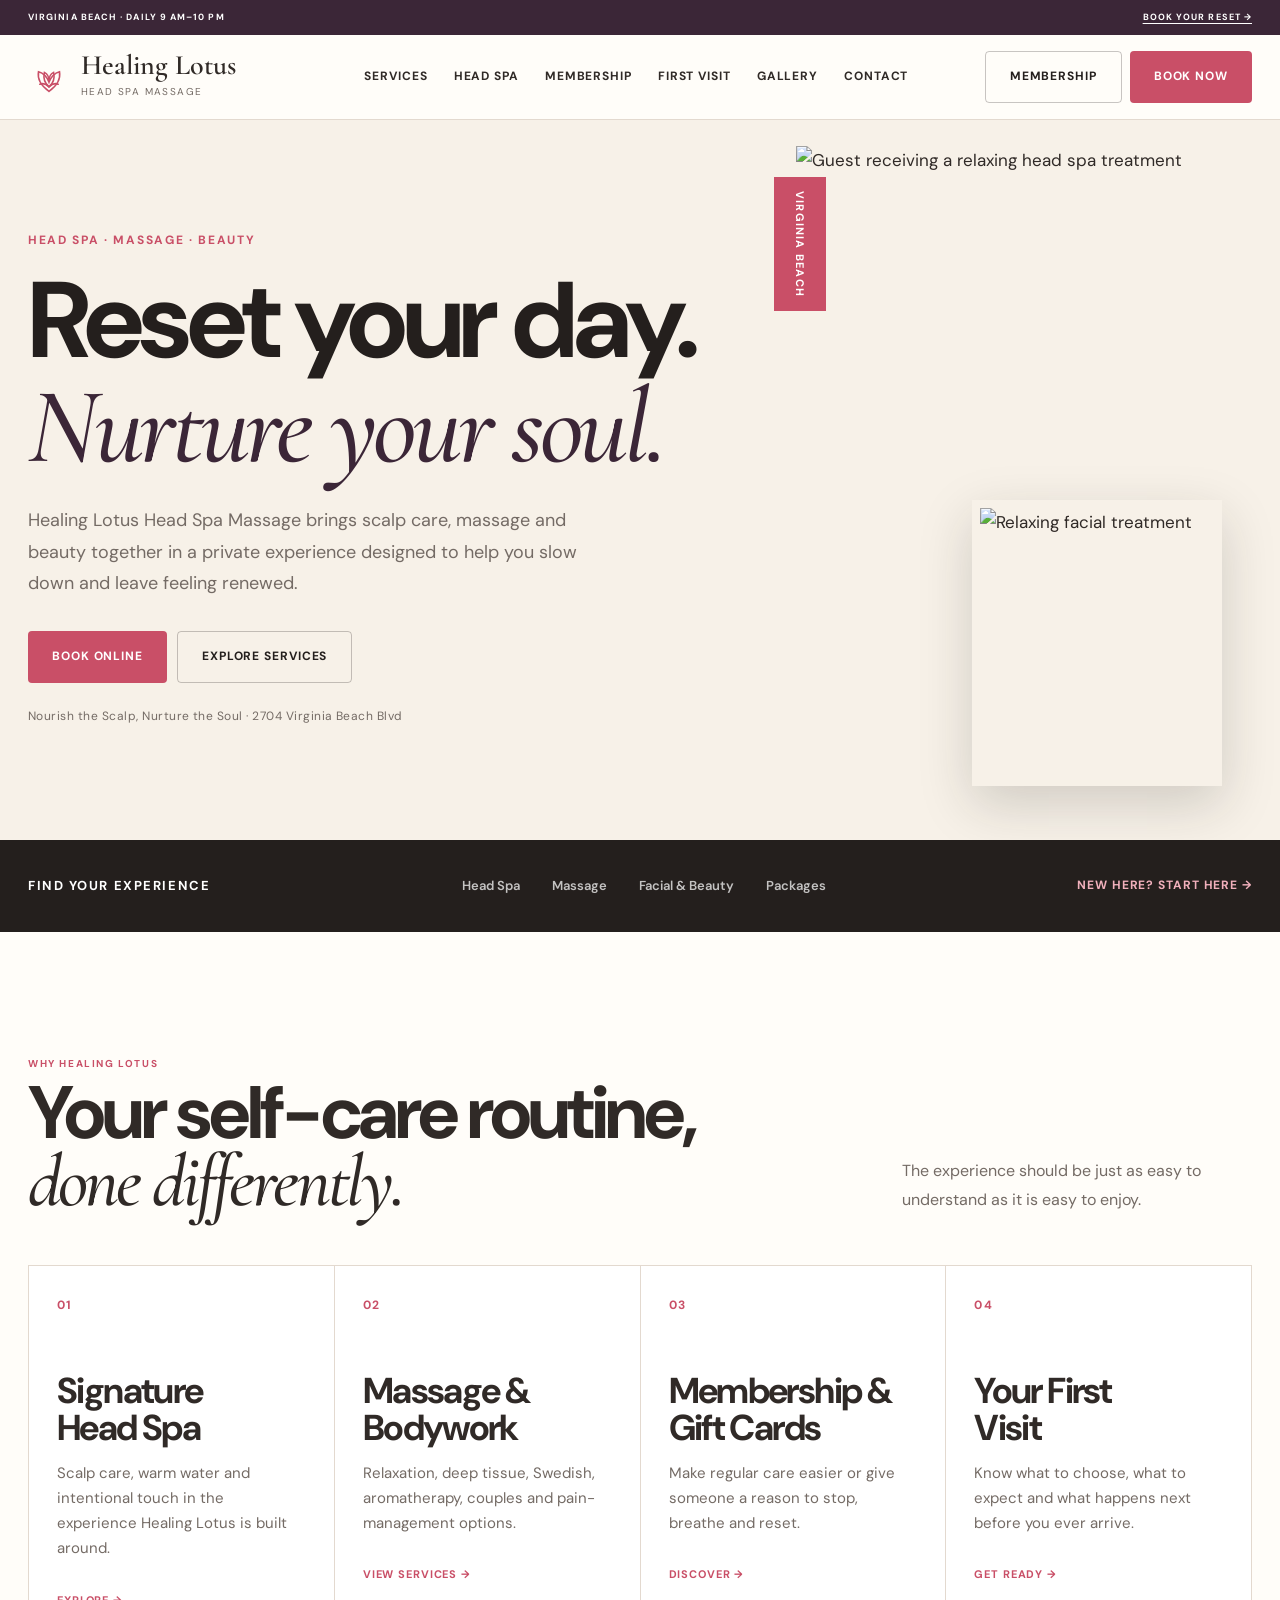
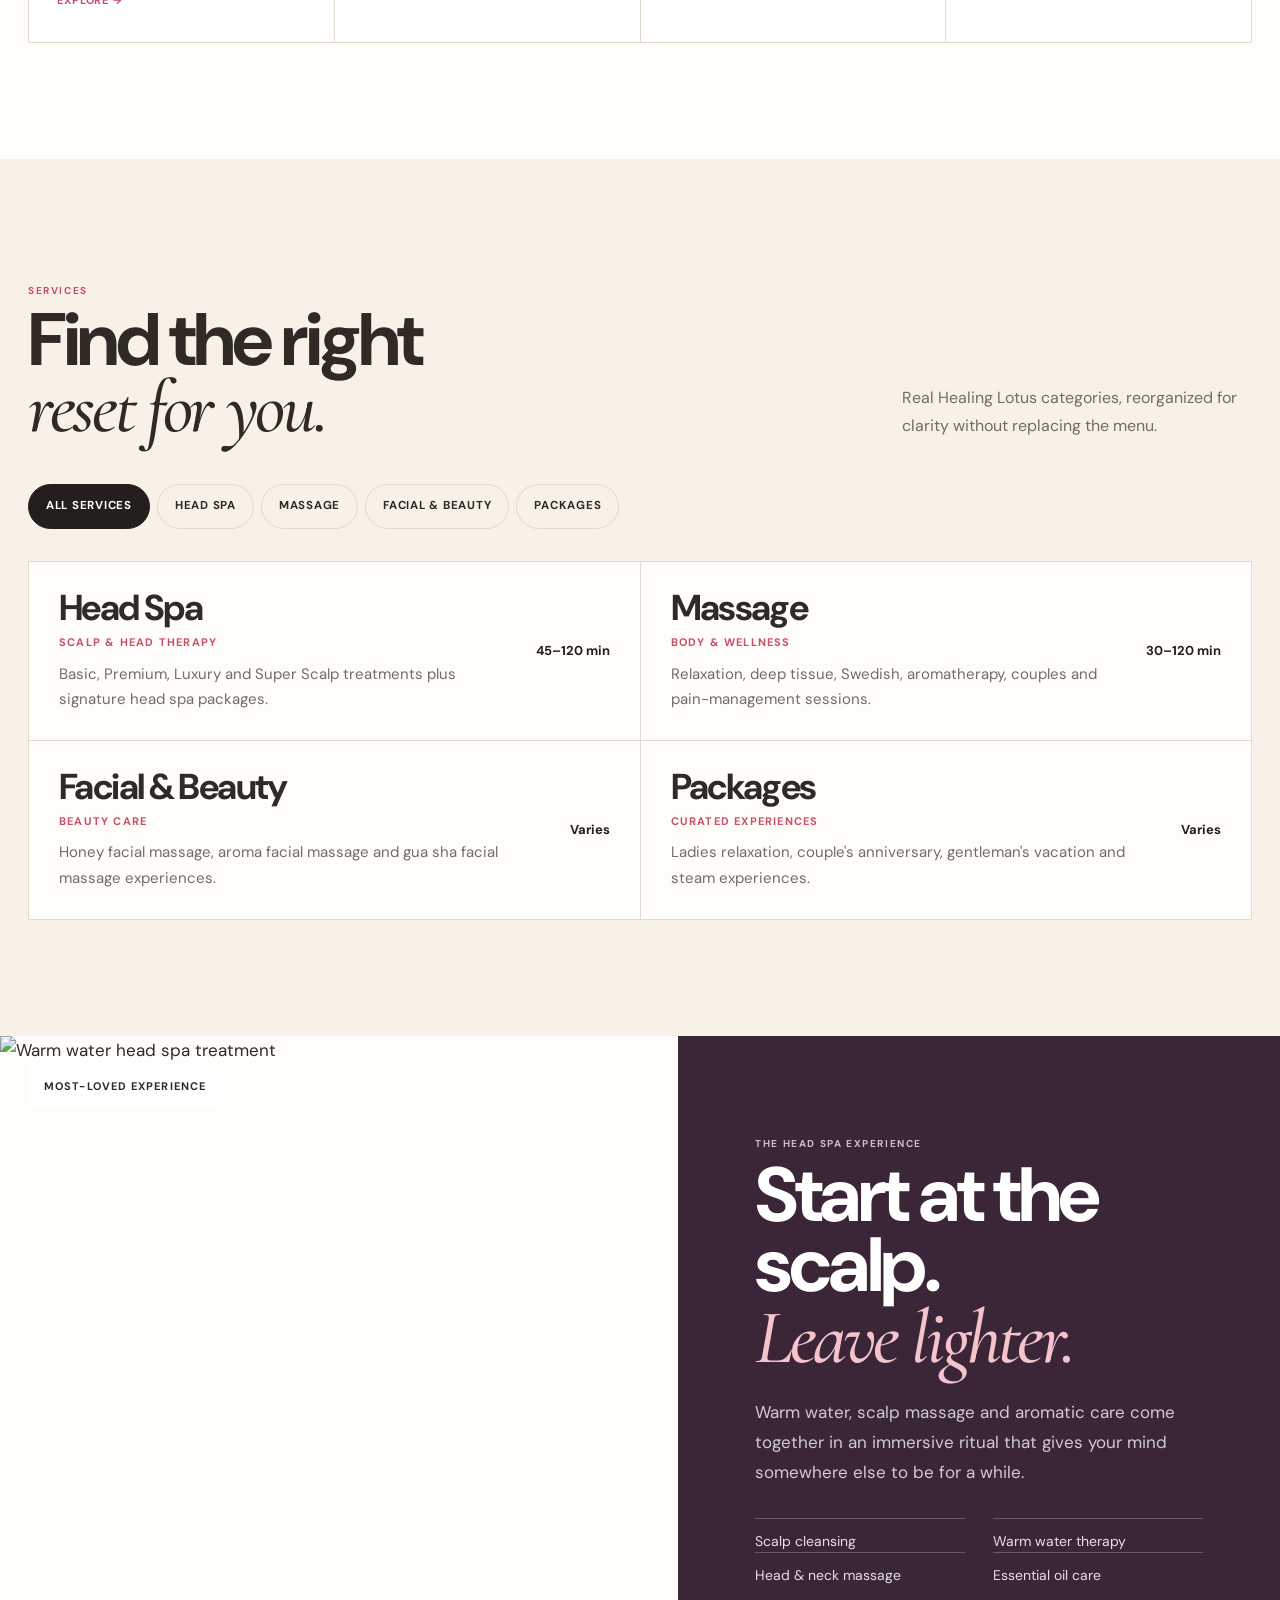
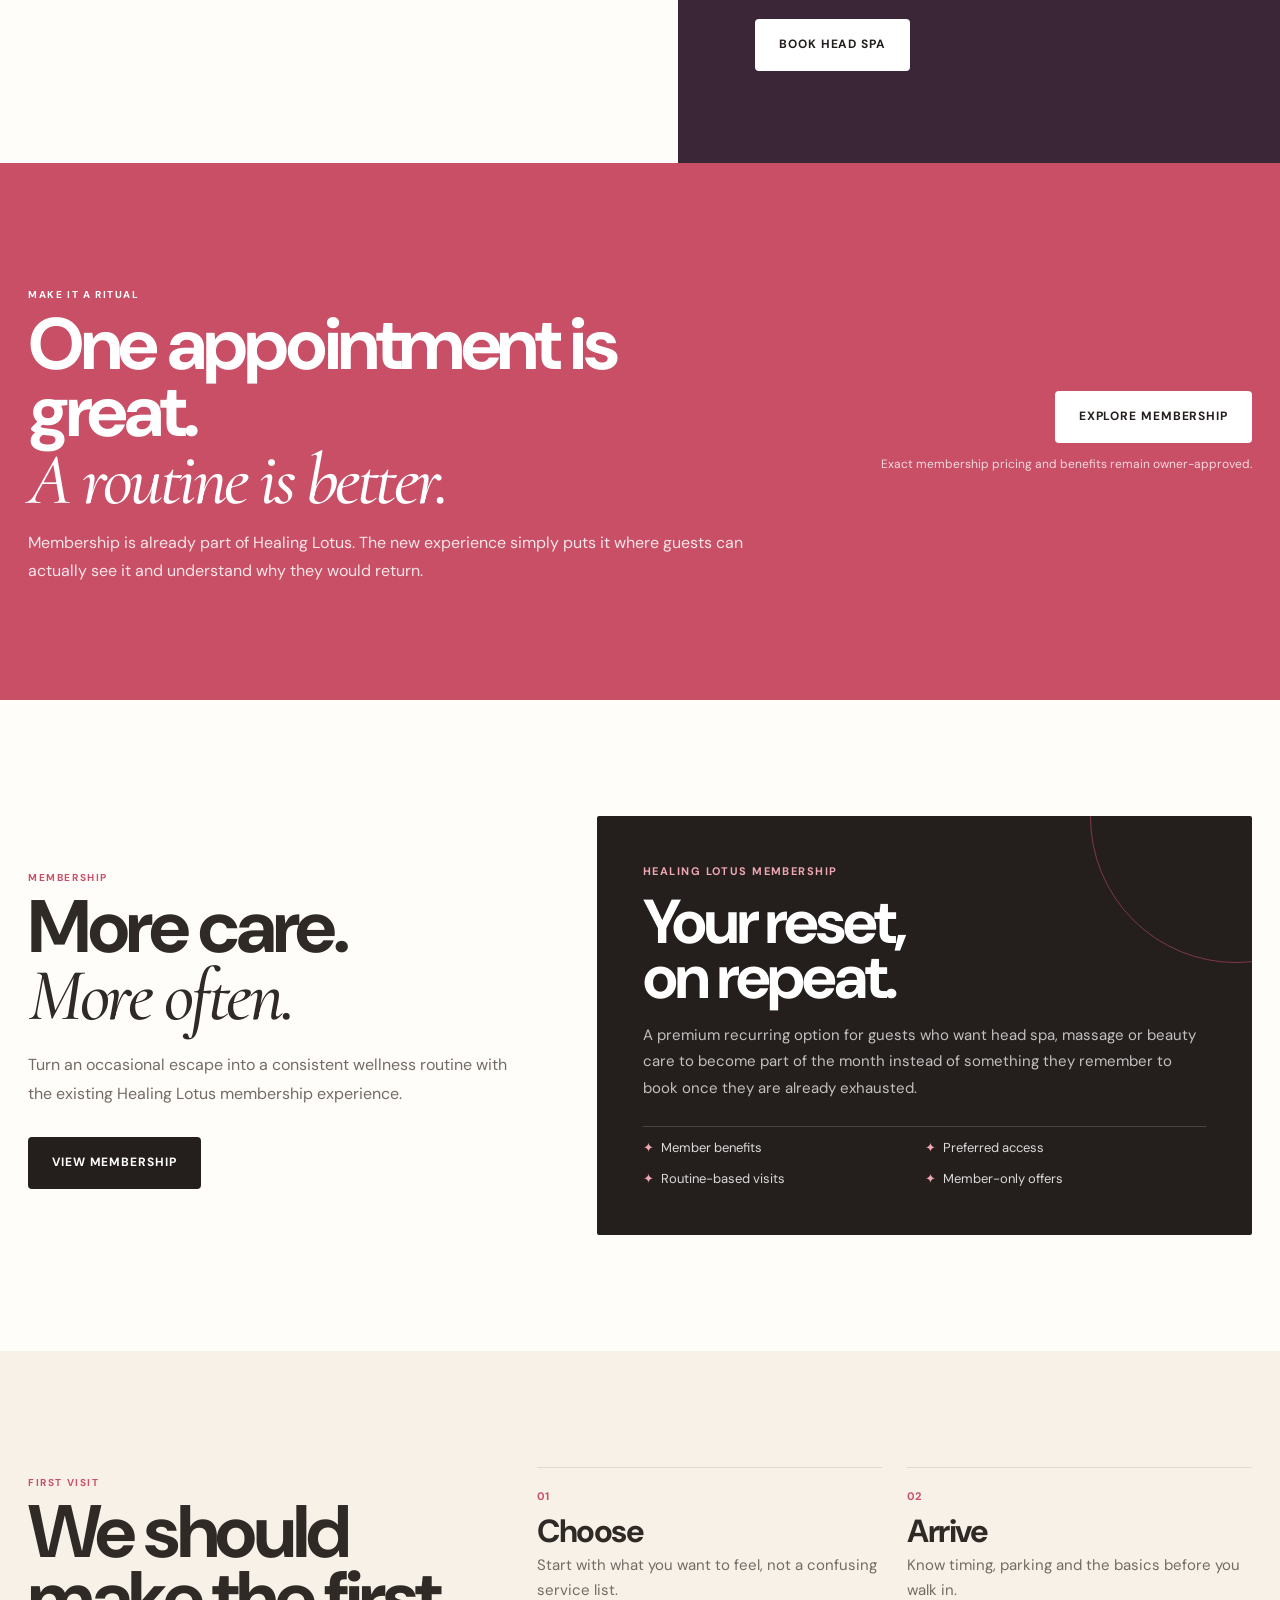
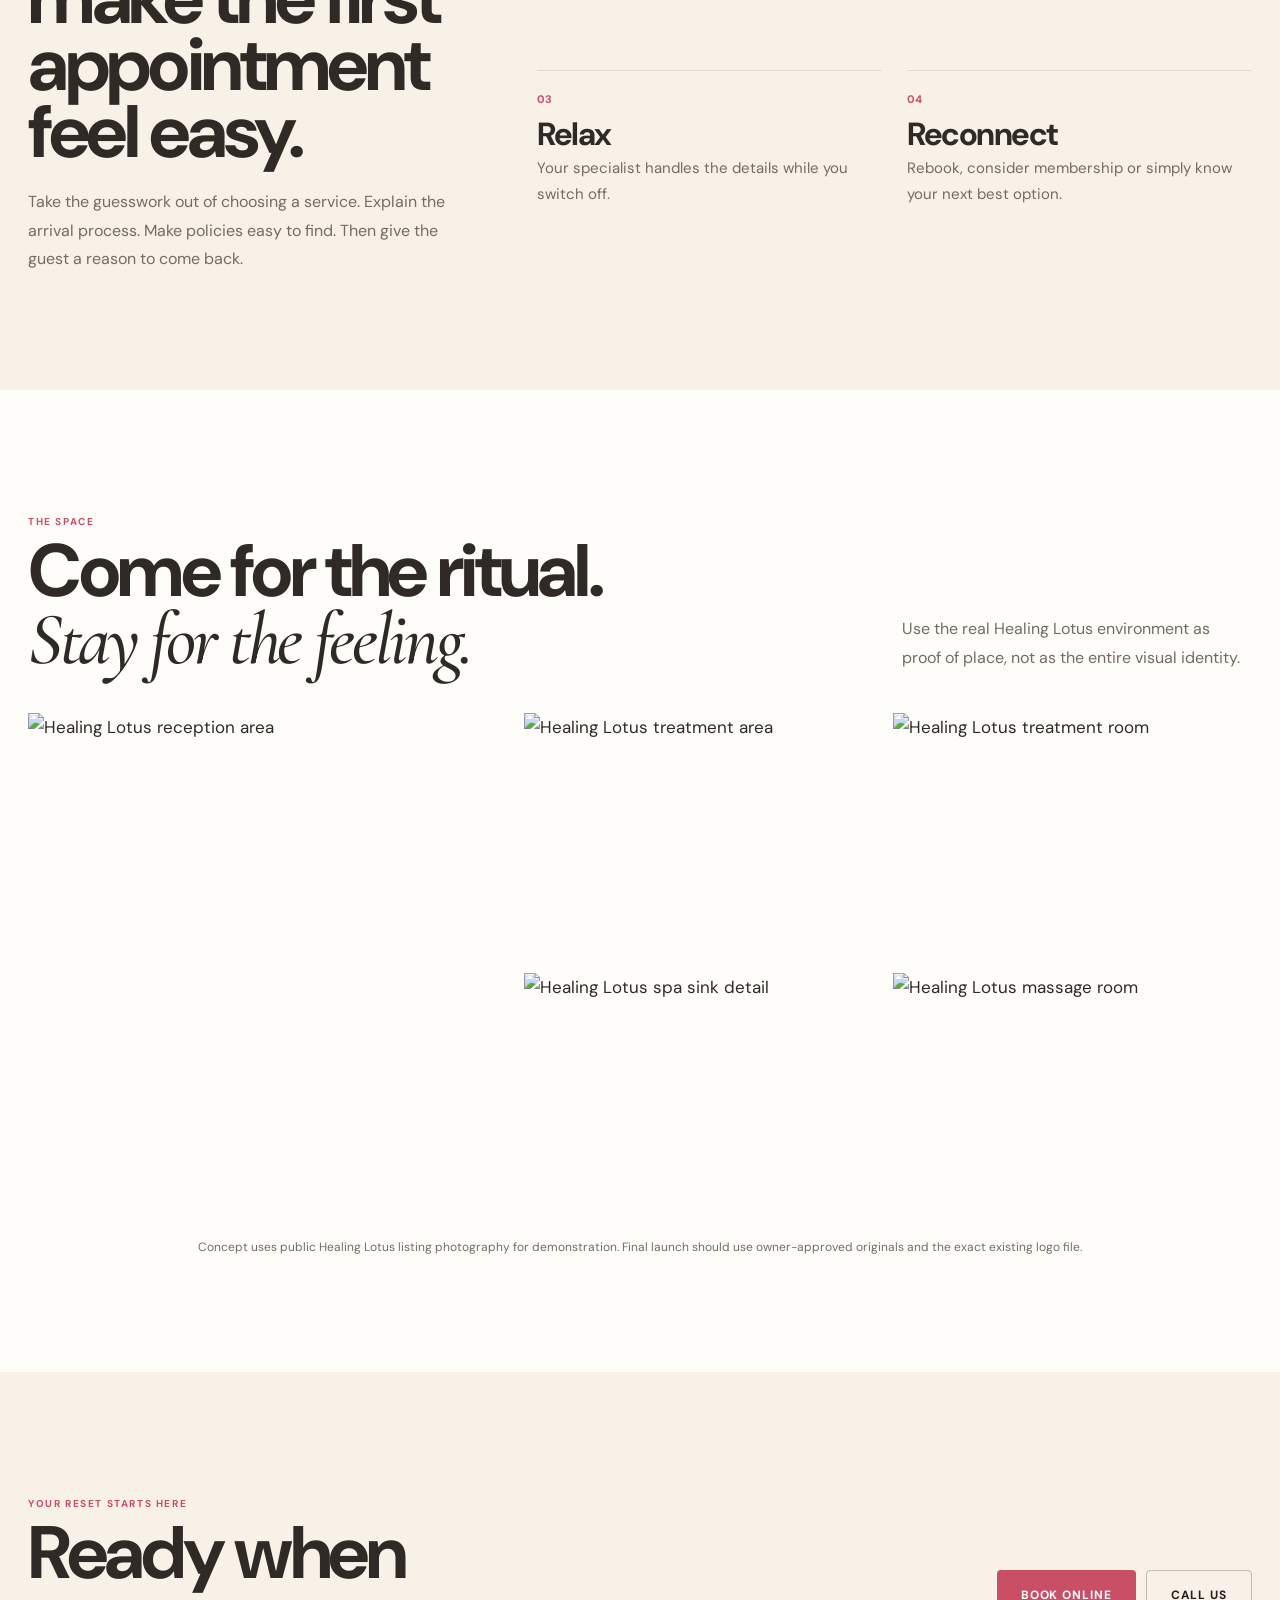
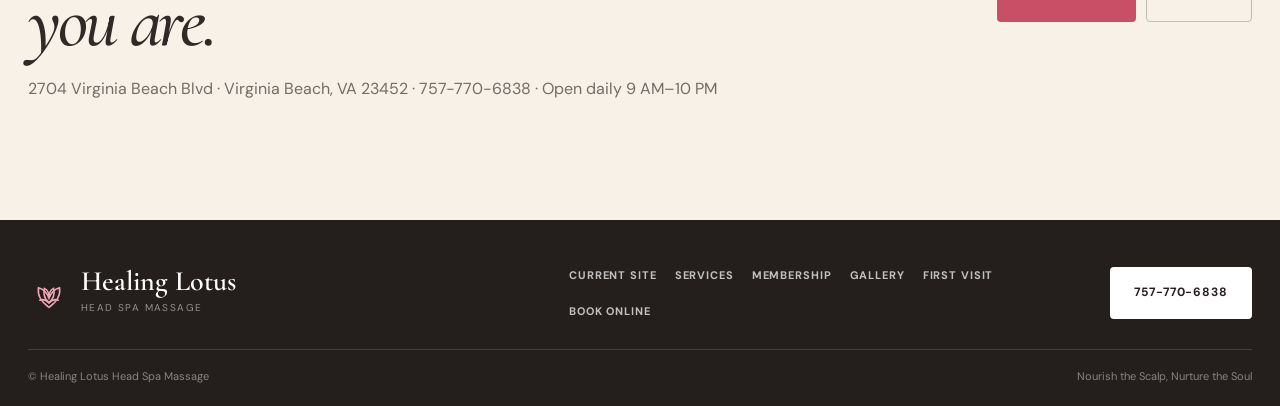
==== commit 972a06b0: "Update index.html" ====
--- a/index.html
+++ b/index.html
@@ -46,9 +46,172 @@
 @media(max-width:1050px){.nav{display:none}.menu{display:block}.header-right .btn-outline{display:none}.category-inner{grid-template-columns:1fr auto}.category-links{display:none}.hero-grid{grid-template-columns:1fr}.hero-copy{padding:85px 0 65px}.hero-media{min-height:560px;padding:0}.hero-media-main{inset:0}.hero-tag{left:18px}.perks-grid{grid-template-columns:1fr 1fr}.service-list{grid-template-columns:1fr}.feature{grid-template-columns:1fr}.feature-media{min-height:500px}.offer-inner{grid-template-columns:1fr}.offer-actions{text-align:left}.membership-grid,.visit-grid{grid-template-columns:1fr;gap:48px}.footer-top{grid-template-columns:1fr}}
 @media(max-width:650px){.container{width:calc(100% - 32px)}.utility .container{font-size:8px}.header-inner{min-height:72px}.brand{min-width:0}.brand-name{font-size:23px}.header-right .btn-dark{min-height:43px;padding:0 15px}.hero-copy{padding:75px 0 58px}.hero h1{font-size:68px}.hero-copy .lead{font-size:15px}.hero-media{min-height:455px}.hero-media-card{width:155px;height:185px;right:15px;bottom:20px;border-width:6px}.hero-tag{top:25px}.section{padding:78px 0}.perks-grid{grid-template-columns:1fr}.perk{min-height:220px}.perk h3{margin-top:46px}.dir-head{display:block}.dir-head .lead{margin-top:20px}.service-row{grid-template-columns:1fr;min-height:0}.service-time{justify-self:start}.feature-copy{padding:68px 26px}.feature-stats{grid-template-columns:1fr}.gallery-grid{grid-template-columns:1fr 1fr;grid-template-rows:180px 180px 180px}.g.large{grid-column:span 2;grid-row:auto}.membership-card{padding:31px}.membership-card h3{font-size:49px}.steps{grid-template-columns:1fr}.footer-bottom{display:block}.footer-bottom span{display:block;margin-top:7px}}
 @media(prefers-reduced-motion:reduce){html{scroll-behavior:auto}*{transition:none!important}}
+
+/* ===================== TYPE / DETAIL QA PASS ===================== */
+body{font-size:17px}
+.container{width:min(1240px,calc(100% - 56px))}
+.section{padding:116px 0}
+
+/* Header */
+.header-inner{min-height:84px;gap:28px}
+.nav{gap:26px;font-size:12px;letter-spacing:.075em}
+.brand-name{font-size:28px}
+.brand-sub{font-size:10px;letter-spacing:.14em;margin-top:6px}
+.btn{min-height:52px;padding:0 24px;font-size:12px;letter-spacing:.075em}
+
+/* Hero: separate headline lines to prevent the serif from colliding */
+.hero-grid{min-height:720px}
+.hero-copy{padding:92px 6vw 96px 0}
+.hero-copy-inner{max-width:670px}
+.hero-kicker{font-size:12px;letter-spacing:.14em;margin-bottom:21px}
+.hero h1{font-size:clamp(72px,8.4vw,124px);line-height:.9;letter-spacing:-.04em;margin-bottom:30px}
+.hero h1 .hero-line-one,.hero h1 .hero-line-two{display:block;white-space:nowrap}
+.hero h1 .hero-line-two{margin-top:10px}
+.hero-copy .lead{font-size:18px;line-height:1.75;max-width:570px;margin-bottom:31px}
+.hero-note{font-size:12px;line-height:1.5;margin-top:24px}
+.hero-media{min-height:720px;padding:26px 0 26px 24px}
+.hero-media-main{inset:26px 0 26px 24px}
+.hero-media-card{width:250px;height:286px;right:30px;bottom:54px}
+.hero-tag{top:57px;font-size:11px;padding:14px 17px}
+
+/* Category rail */
+.category-inner{min-height:92px;gap:32px}
+.category-title{font-size:13px;letter-spacing:.12em}
+.category-links{gap:32px}
+.category-links a{font-size:13px;line-height:1.2}
+.category-cta{font-size:12px;letter-spacing:.075em}
+
+/* Why Healing Lotus / perks */
+.perks-head{margin-bottom:50px}
+.perks-head h2{max-width:780px}
+.perks-grid{grid-template-columns:repeat(4,1fr)}
+.perk{min-height:315px;padding:30px 28px}
+.perk-number{font-size:12px;letter-spacing:.11em}
+.perk h3{font-size:36px;line-height:1.02;margin:58px 0 14px}
+.perk p{font-size:15px;line-height:1.68;margin-bottom:22px}
+.perk a{font-size:11px;letter-spacing:.08em}
+
+/* Service directory */
+.dir-head{margin-bottom:43px}
+.dir-tabs{gap:7px;margin-bottom:32px}
+.dir-tabs a{padding:12px 17px;font-size:11.5px;letter-spacing:.065em}
+.service-row{min-height:175px;padding:28px 30px;gap:28px}
+.service-row h3{font-size:36px;line-height:.98}
+.service-row small{margin-top:8px;font-size:11px;letter-spacing:.11em}
+.service-row p{max-width:540px;margin-top:10px;font-size:15px;line-height:1.68}
+.service-time{font-size:13px}
+
+/* Featured head spa */
+.feature{grid-template-columns:1.06fr .94fr}
+.feature-copy{padding:92px clamp(44px,6vw,100px)}
+.feature-copy h2{font-size:clamp(54px,6vw,86px);line-height:.92;margin-bottom:23px}
+.feature-copy .lead{font-size:17px;line-height:1.78}
+.feature-stats{gap:0 28px;margin:31px 0 34px}
+.stat{font-size:14px;line-height:1.45}
+.feature-label{font-size:11px;padding:13px 16px}
+
+/* Offer strip */
+.offer-inner{gap:60px}
+.offer h2{font-size:clamp(50px,5.7vw,76px);line-height:.92}
+.offer-copy p{font-size:16px;line-height:1.72}
+.offer-actions small{font-size:12px;line-height:1.45}
+
+/* Membership */
+.membership-card-label{font-size:11px;letter-spacing:.13em}
+.membership-card h3{font-size:62px;line-height:.9}
+.membership-card p{font-size:15px;line-height:1.75}
+.benefits div{font-size:13px;line-height:1.45}
+
+/* First visit */
+.step-num{font-size:11px}
+.step h3{font-size:32px}
+.step p{font-size:15px;line-height:1.72}
+
+/* Gallery note + footer */
+.gallery-note{font-size:12px;line-height:1.55}
+.footer-links{font-size:11px}
+.footer-bottom{font-size:11px;line-height:1.5}
+
+/* Kill the tiny inline text styles that were hiding in sections */
+.offer-actions small{font-size:12px!important}
+
+@media(max-width:1050px){
+  .container{width:min(100% - 44px,1240px)}
+  .nav{display:none}
+  .header-inner{min-height:82px}
+  .header-right .btn-outline{display:none}
+  .perks-grid{grid-template-columns:repeat(2,1fr)}
+  .perk{min-height:290px}
+  .service-list{grid-template-columns:1fr}
+  .category-inner{grid-template-columns:1fr;min-height:0;padding:20px 0;gap:15px}
+  .category-links{justify-content:flex-start;flex-wrap:wrap}
+  .category-cta{justify-self:start}
+  .feature{grid-template-columns:1fr}
+  .feature-media{min-height:520px}
+  .membership-grid{grid-template-columns:1fr;gap:50px}
+  .visit-grid{grid-template-columns:1fr;gap:50px}
+}
+@media(max-width:700px){
+  body{font-size:16px}
+  .container{width:calc(100% - 32px)}
+  .section{padding:82px 0}
+  .header-inner{min-height:74px}
+  .brand-name{font-size:24px}
+  .brand-sub{font-size:9px;letter-spacing:.12em}
+  .header-right .btn-dark{min-height:46px;padding:0 17px;font-size:11px}
+
+  .hero-grid{grid-template-columns:1fr;min-height:0}
+  .hero-copy{padding:86px 0 48px}
+  .hero h1{font-size:clamp(58px,18vw,82px);line-height:.94;letter-spacing:-.035em}
+  .hero h1 .hero-line-two{margin-top:9px}
+  .hero h1 .hero-line-one,.hero h1 .hero-line-two{white-space:normal}
+  .hero-copy .lead{font-size:16px}
+  .hero-media{min-height:520px;padding:0}
+  .hero-media-main{inset:0}
+  .hero-media-card{display:none}
+  .hero-tag{left:14px;top:18px;writing-mode:horizontal-tb}
+  .hero-note{font-size:11px}
+
+  .category-title{font-size:12px}
+  .category-links{gap:12px 18px}
+  .category-links a{font-size:12px}
+  .category-cta{font-size:11px}
+
+  .perks-grid{grid-template-columns:1fr}
+  .perk{min-height:0;padding:29px 24px}
+  .perk h3{font-size:34px;margin-top:38px}
+  .perk p{font-size:15px}
+
+  .dir-tabs{overflow-x:auto;flex-wrap:nowrap;padding-bottom:4px}
+  .dir-tabs a{white-space:nowrap;font-size:11px}
+  .service-row{grid-template-columns:1fr;gap:12px;padding:25px 23px}
+  .service-row h3{font-size:34px}
+  .service-row p{font-size:14px}
+  .service-time{justify-self:start;font-size:12px}
+
+  .feature-media{min-height:410px}
+  .feature-copy{padding:68px 25px}
+  .feature-copy h2{font-size:clamp(50px,15vw,72px)}
+  .feature-stats{grid-template-columns:1fr;gap:0}
+  .stat{font-size:13px}
+
+  .offer-inner{grid-template-columns:1fr;gap:30px}
+  .offer-actions{text-align:left}
+
+  .membership-card{padding:32px}
+  .membership-card h3{font-size:52px}
+  .benefits{grid-template-columns:1fr}
+  .step h3{font-size:30px}
+  .step p{font-size:14px}
+
+  .footer-top{grid-template-columns:1fr}
+  .footer-links{font-size:10.5px;gap:14px}
+}
+
 </style>
 </head>
 <body>
+<!-- Typography/detail QA revision: increased readable text sizes, fixed hero line spacing, and expanded navigation/section copy. -->
 <div class="utility"><div class="container"><span>Virginia Beach · Daily 9 AM–10 PM</span><a href="https://www.fresha.com/a/healing-lotus-head-spa-massage-virginia-beach-2704-virginia-beach-boulevard-em8l64a5" target="_blank" rel="noopener">Book your reset →</a></div></div>
 <header>
 <div class="header-inner container">
@@ -61,7 +224,7 @@
 </div>
 </header>
 <main id="top">
-<section class="hero"><div class="container hero-grid"><div class="hero-copy"><div class="hero-copy-inner"><div class="hero-kicker">Head Spa · Massage · Beauty</div><h1>Reset your day.<span class="soft">Nurture your soul.</span></h1><p class="lead">Healing Lotus Head Spa Massage brings scalp care, massage and beauty together in a private experience designed to help you slow down and leave feeling renewed.</p><div class="hero-actions"><a class="btn btn-pink" href="https://www.fresha.com/a/healing-lotus-head-spa-massage-virginia-beach-2704-virginia-beach-boulevard-em8l64a5" target="_blank" rel="noopener">Book Online</a><a class="btn btn-outline" href="#services">Explore Services</a></div><div class="hero-note">Nourish the Scalp, Nurture the Soul · 2704 Virginia Beach Blvd</div></div></div><div class="hero-media"><div class="hero-media-main"><img src="https://www.thrive4peakperformance.com/images/head-spa-hero.jpg" alt="Guest receiving a relaxing head spa treatment" fetchpriority="high"></div><div class="hero-media-card"><img src="https://classpass-res.cloudinary.com/image/upload/f_auto/q_auto/xqhh0j352x9shosa83wa.jpg" alt="Relaxing facial treatment" loading="lazy"></div><div class="hero-tag">Virginia Beach</div></div></div></section>
+<section class="hero"><div class="container hero-grid"><div class="hero-copy"><div class="hero-copy-inner"><div class="hero-kicker">Head Spa · Massage · Beauty</div><h1><span class="hero-line-one">Reset your day.</span><span class="soft hero-line-two">Nurture your soul.</span></h1><p class="lead">Healing Lotus Head Spa Massage brings scalp care, massage and beauty together in a private experience designed to help you slow down and leave feeling renewed.</p><div class="hero-actions"><a class="btn btn-pink" href="https://www.fresha.com/a/healing-lotus-head-spa-massage-virginia-beach-2704-virginia-beach-boulevard-em8l64a5" target="_blank" rel="noopener">Book Online</a><a class="btn btn-outline" href="#services">Explore Services</a></div><div class="hero-note">Nourish the Scalp, Nurture the Soul · 2704 Virginia Beach Blvd</div></div></div><div class="hero-media"><div class="hero-media-main"><img src="https://www.thrive4peakperformance.com/images/head-spa-hero.jpg" alt="Guest receiving a relaxing head spa treatment" fetchpriority="high"></div><div class="hero-media-card"><img src="https://classpass-res.cloudinary.com/image/upload/f_auto/q_auto/xqhh0j352x9shosa83wa.jpg" alt="Relaxing facial treatment" loading="lazy"></div><div class="hero-tag">Virginia Beach</div></div></div></section>
 <section class="category-bar"><div class="container category-inner"><span class="category-title">Find your experience</span><div class="category-links"><a href="#head-spa">Head Spa</a><a href="#services">Massage</a><a href="#services">Facial & Beauty</a><a href="#services">Packages</a></div><a class="category-cta" href="#first-visit">New here? Start here →</a></div></section>
 <section class="section perks"><div class="container"><div class="perks-head"><div><p class="eyebrow rose">Why Healing Lotus</p><h2>Your self-care routine,<br><span class="serif">done differently.</span></h2></div><p class="lead" style="max-width:350px">The experience should be just as easy to understand as it is easy to enjoy.</p></div><div class="perks-grid"><article class="perk"><div class="perk-number">01</div><h3>Signature<br>Head Spa</h3><p>Scalp care, warm water and intentional touch in the experience Healing Lotus is built around.</p><a href="#head-spa">Explore →</a></article><article class="perk"><div class="perk-number">02</div><h3>Massage &<br>Bodywork</h3><p>Relaxation, deep tissue, Swedish, aromatherapy, couples and pain-management options.</p><a href="#services">View services →</a></article><article class="perk"><div class="perk-number">03</div><h3>Membership &<br>Gift Cards</h3><p>Make regular care easier or give someone a reason to stop, breathe and reset.</p><a href="#membership">Discover →</a></article><article class="perk"><div class="perk-number">04</div><h3>Your First<br>Visit</h3><p>Know what to choose, what to expect and what happens next before you ever arrive.</p><a href="#first-visit">Get ready →</a></article></div></div></section>
 <section class="section directory" id="services"><div class="container"><div class="dir-head"><div><p class="eyebrow rose">Services</p><h2>Find the right<br><span class="serif">reset for you.</span></h2></div><p class="lead">Real Healing Lotus categories, reorganized for clarity without replacing the menu.</p></div><div class="dir-tabs"><a class="active" href="#services">All Services</a><a href="#head-spa">Head Spa</a><a href="#services">Massage</a><a href="#services">Facial & Beauty</a><a href="#services">Packages</a></div><div class="service-list"><article class="service-row"><div><h3>Head Spa</h3><small>Scalp & Head Therapy</small><p>Basic, Premium, Luxury and Super Scalp treatments plus signature head spa packages.</p></div><div class="service-time">45–120 min</div></article><article class="service-row"><div><h3>Massage</h3><small>Body & Wellness</small><p>Relaxation, deep tissue, Swedish, aromatherapy, couples and pain-management sessions.</p></div><div class="service-time">30–120 min</div></article><article class="service-row"><div><h3>Facial & Beauty</h3><small>Beauty Care</small><p>Honey facial massage, aroma facial massage and gua sha facial massage experiences.</p></div><div class="service-time">Varies</div></article><article class="service-row"><div><h3>Packages</h3><small>Curated Experiences</small><p>Ladies relaxation, couple's anniversary, gentleman's vacation and steam experiences.</p></div><div class="service-time">Varies</div></article></div></div></section>
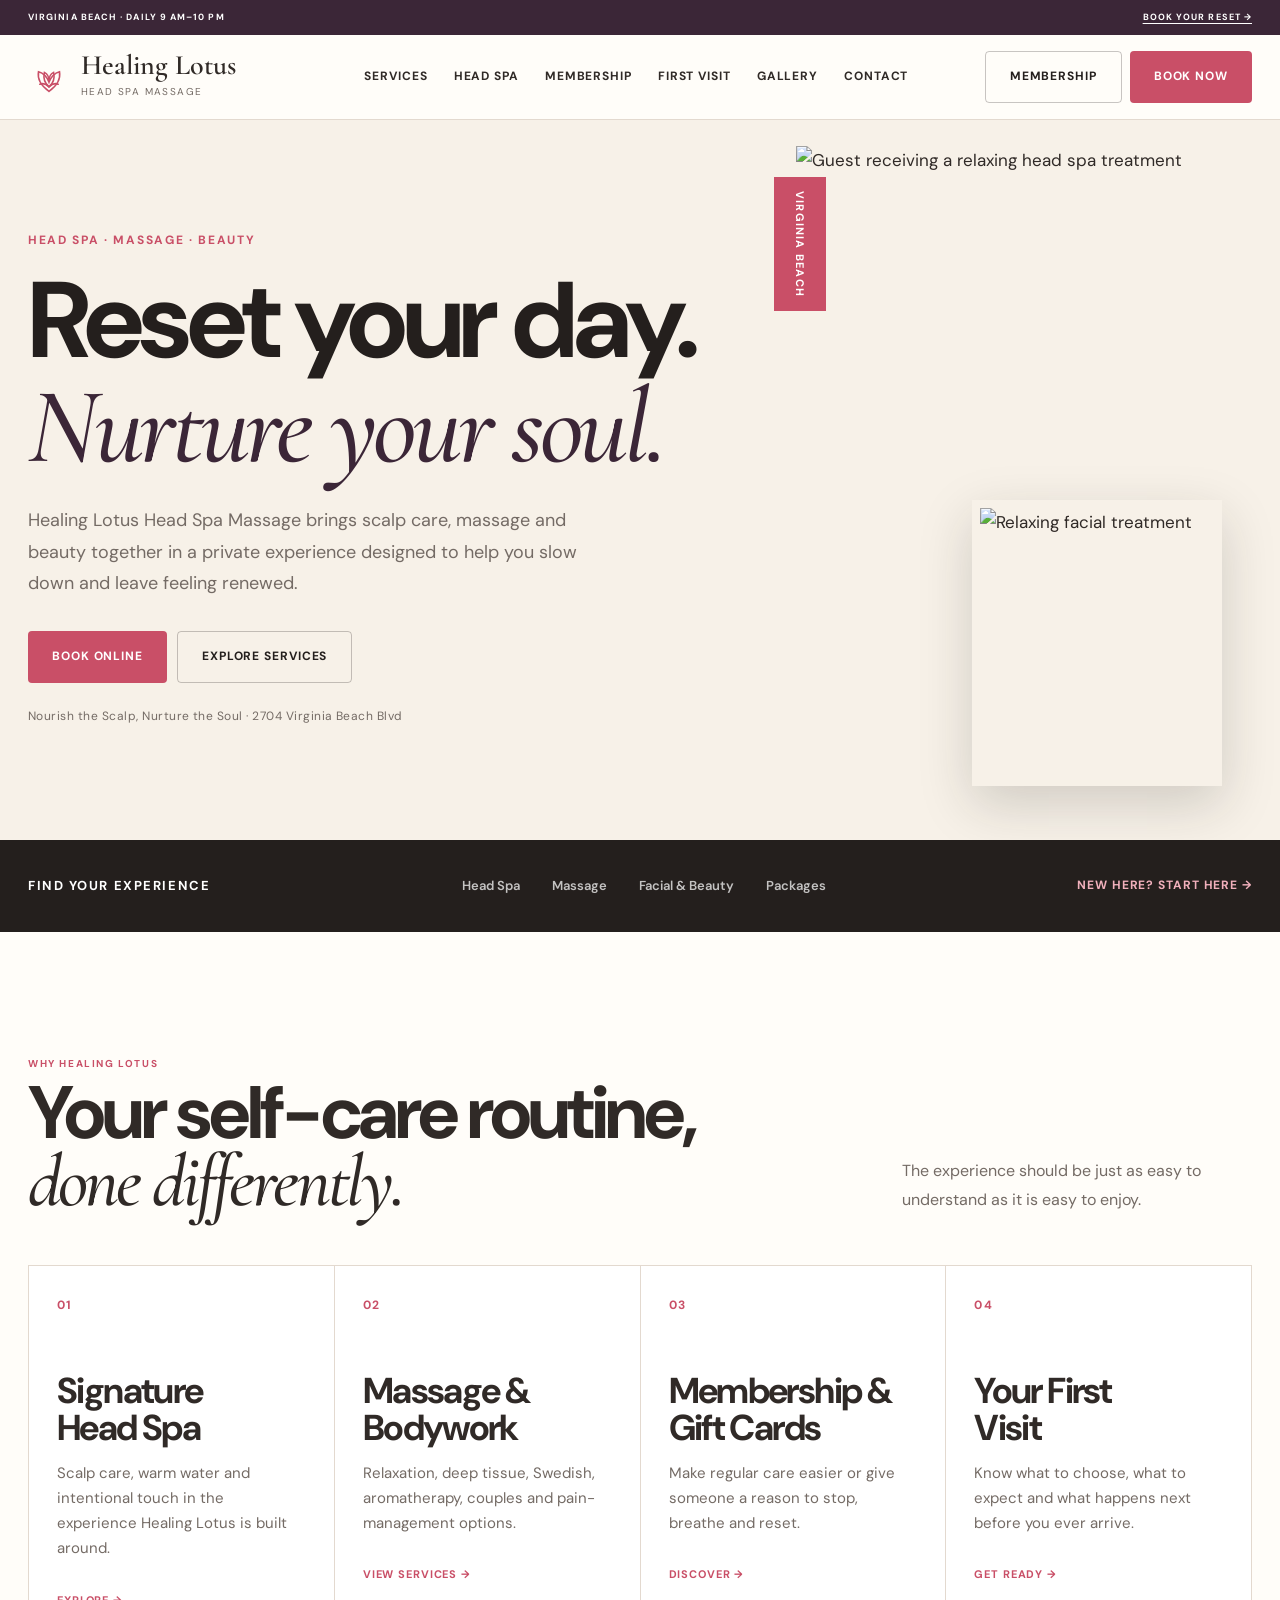
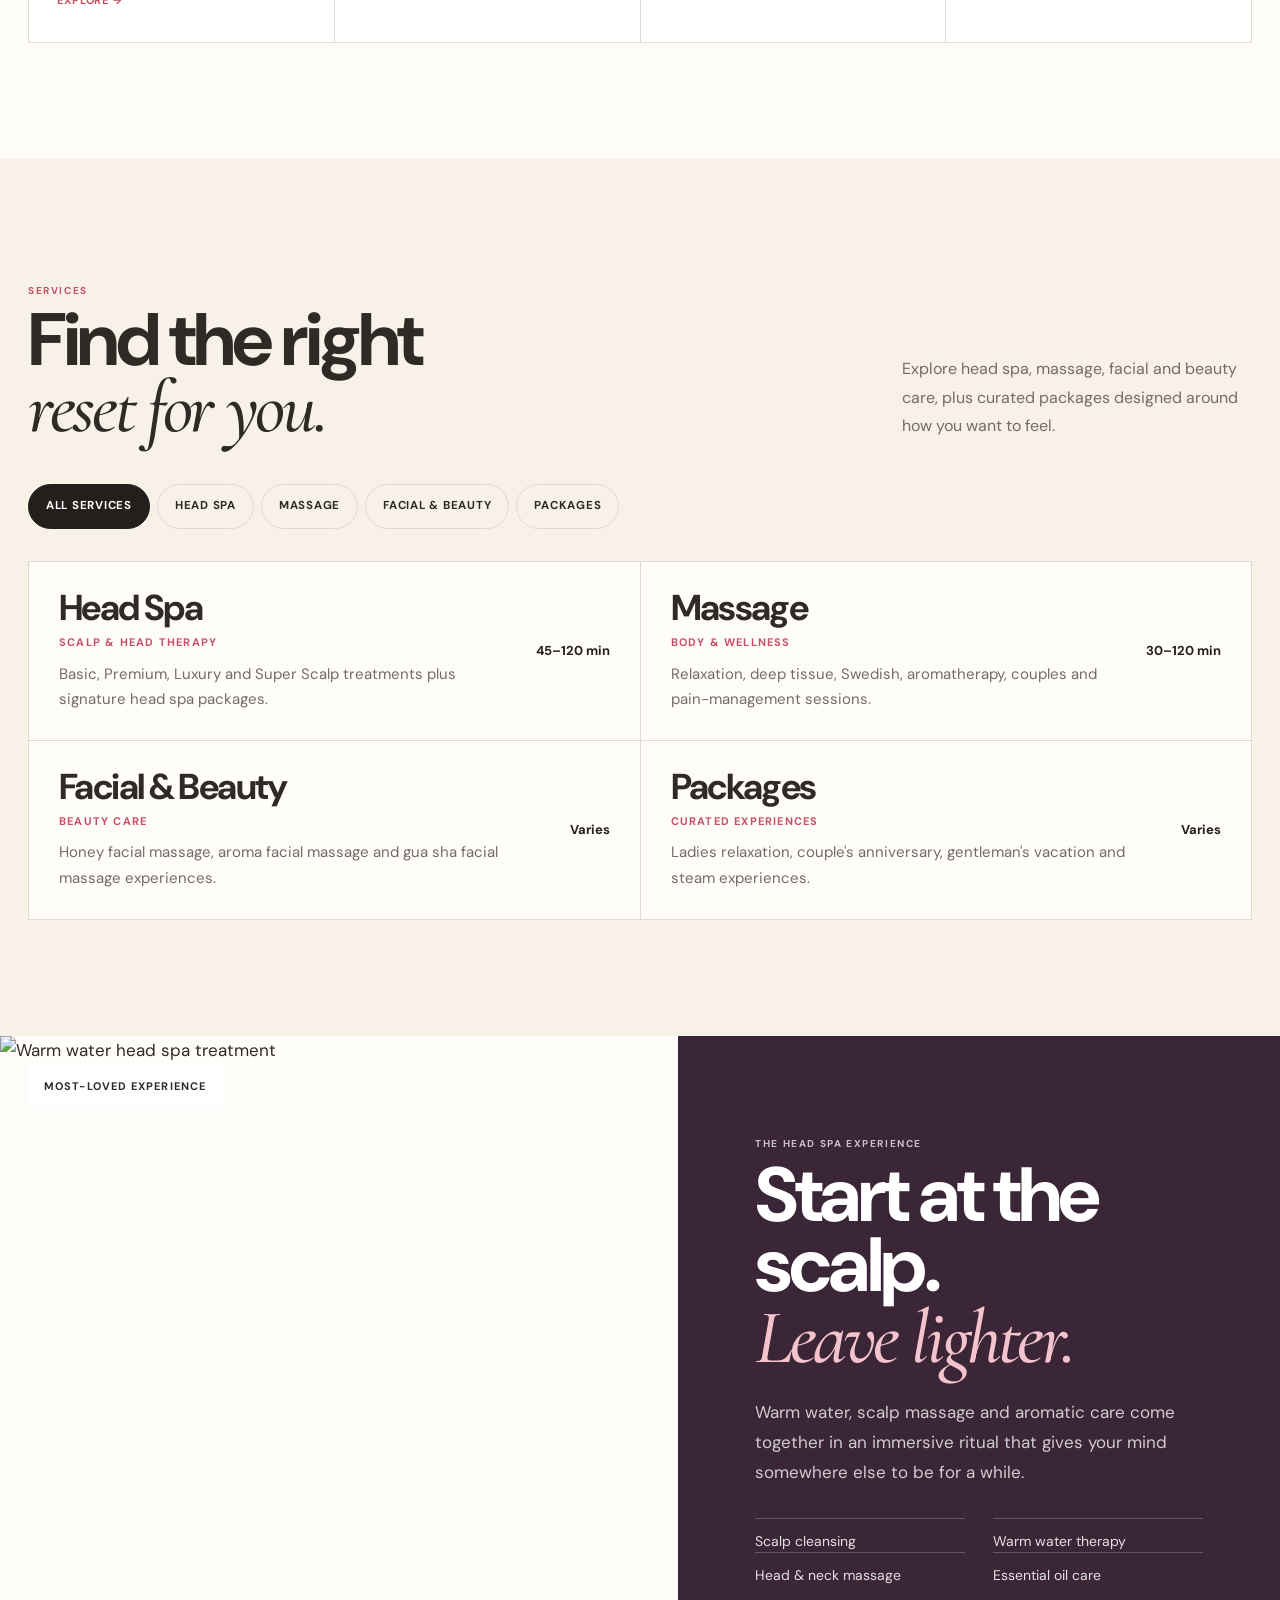
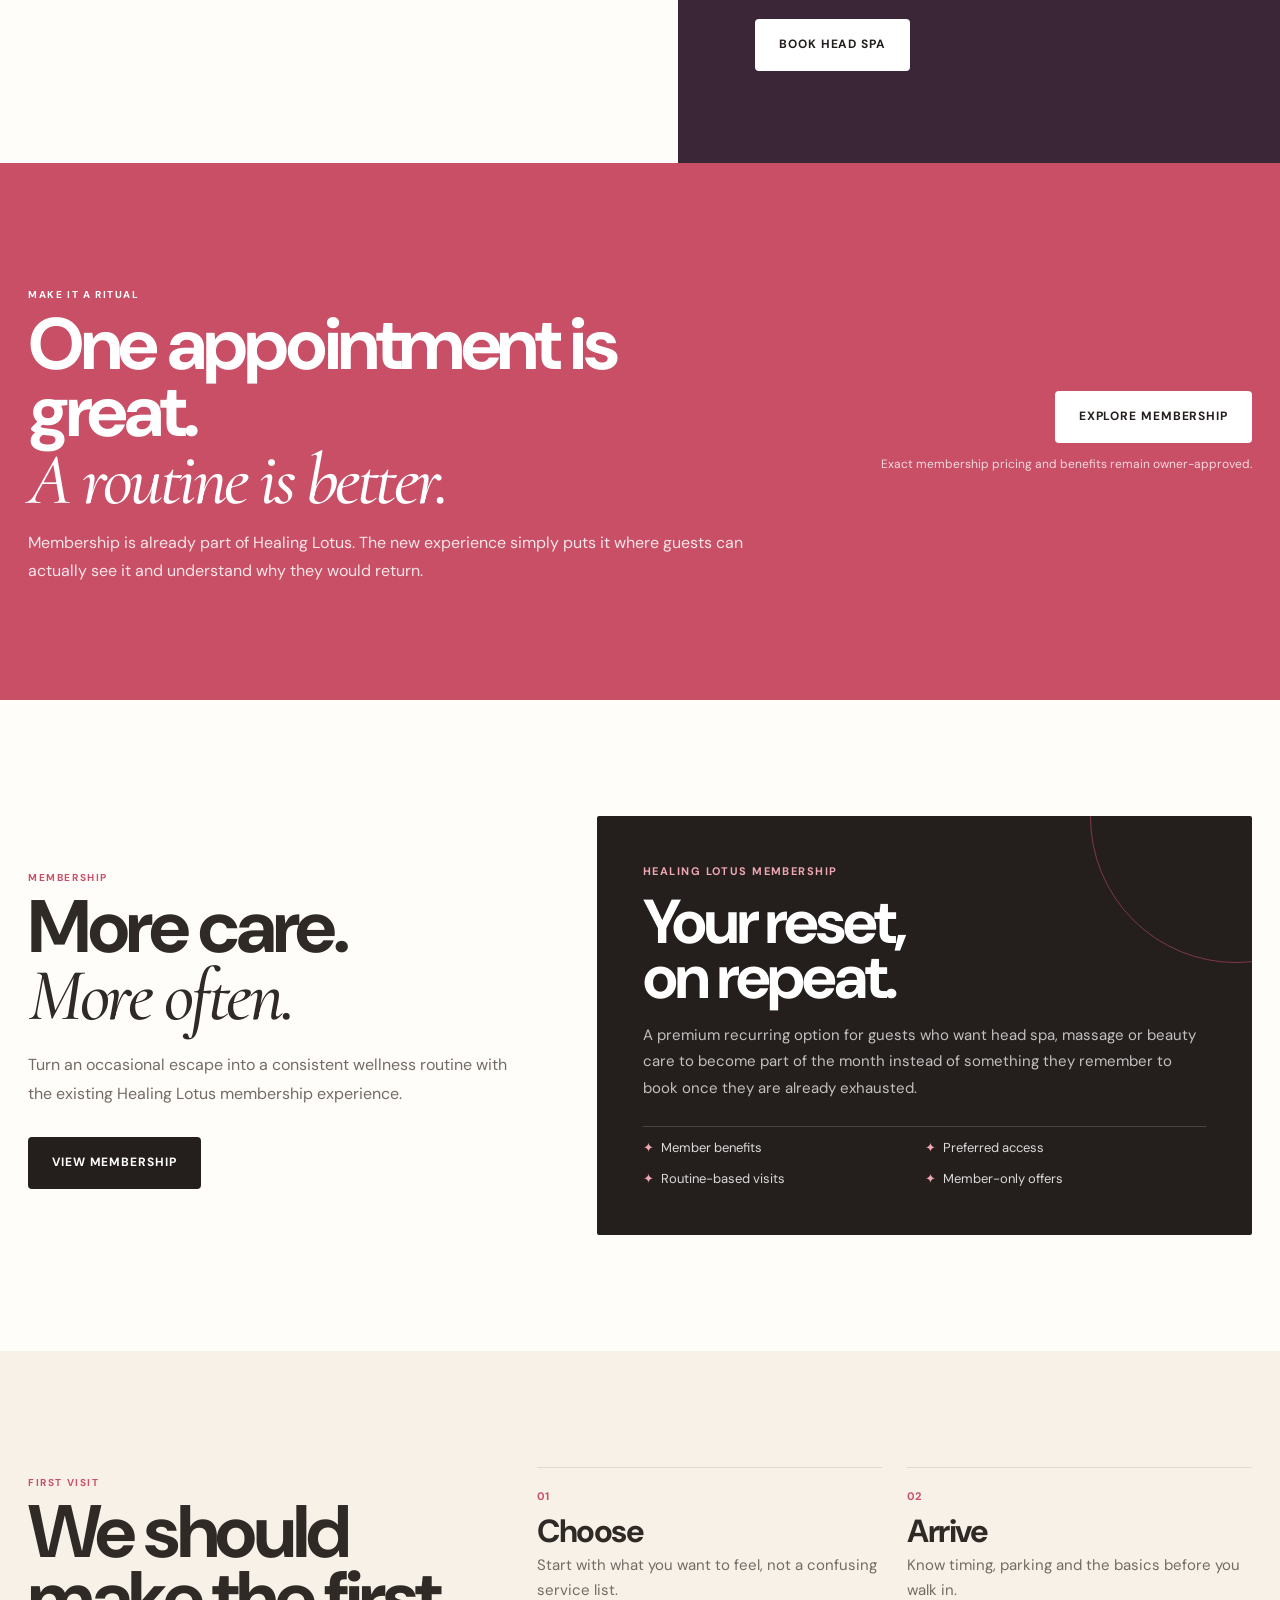
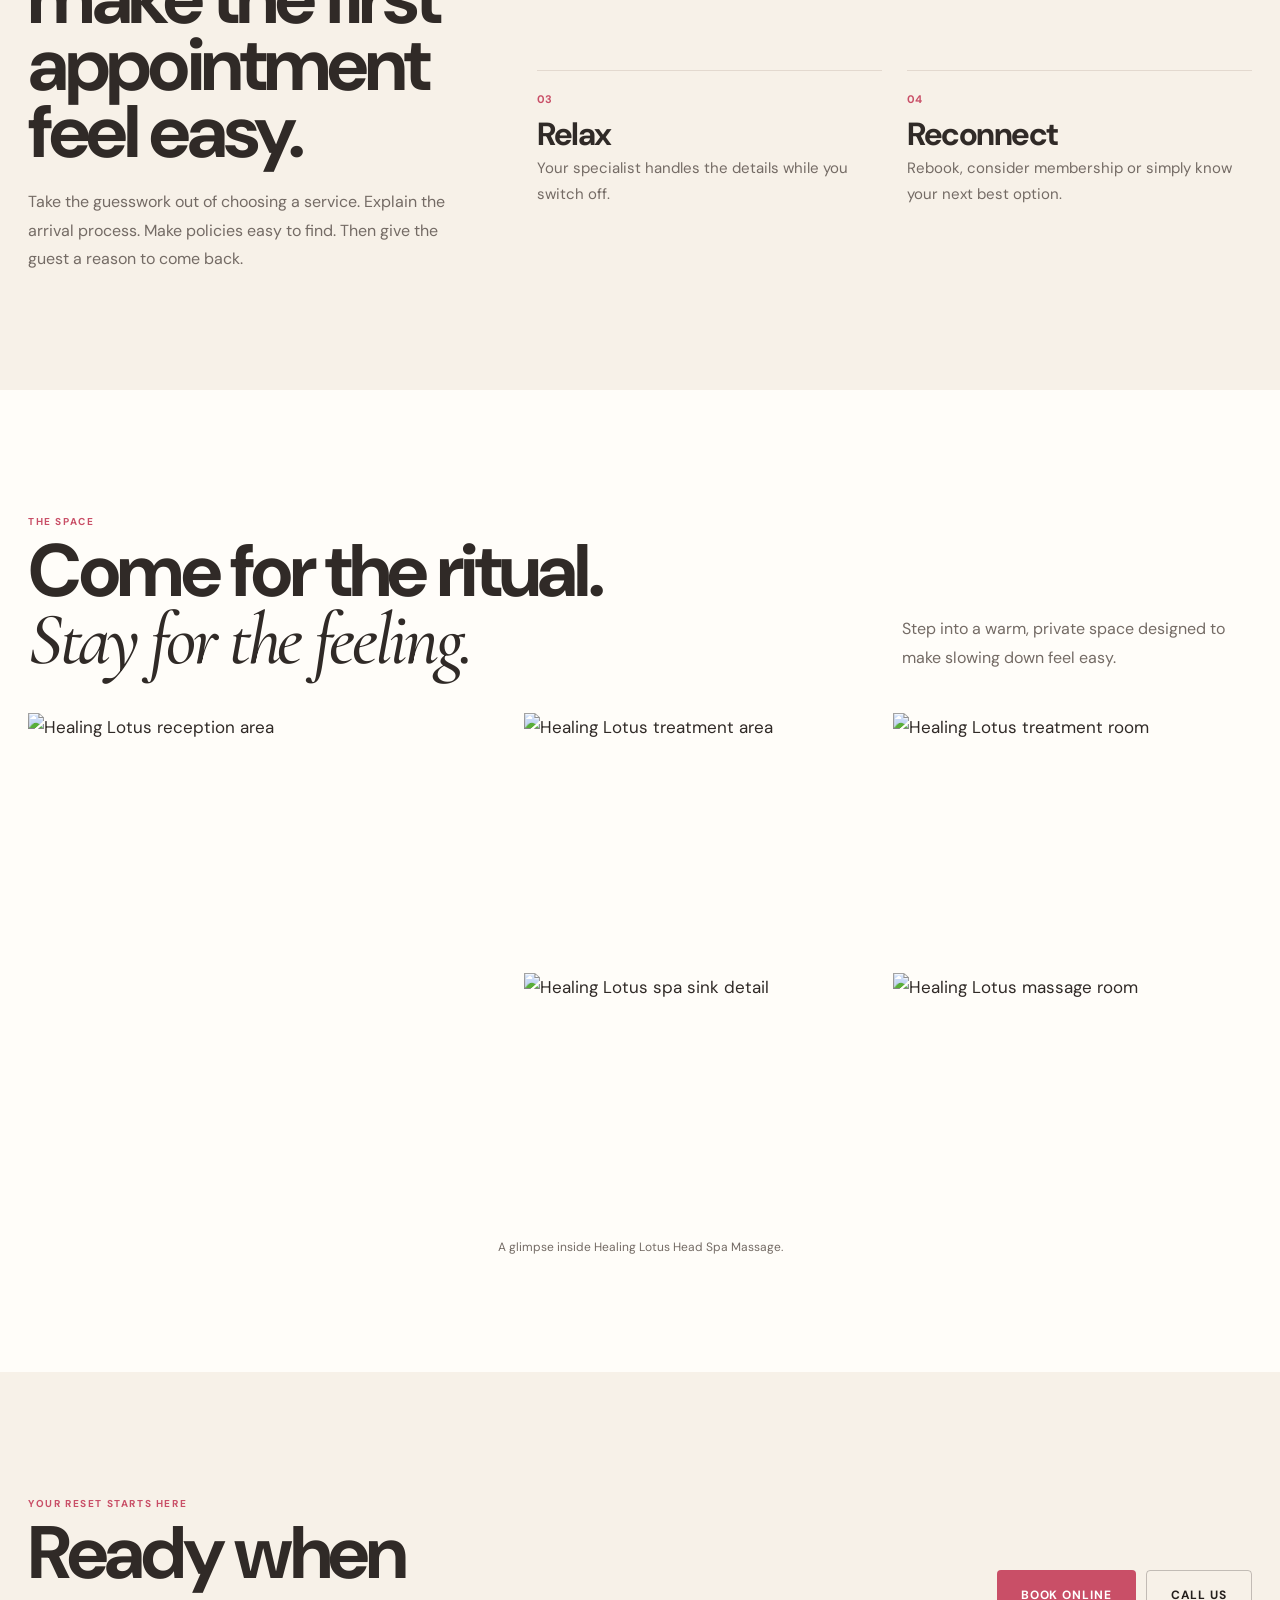
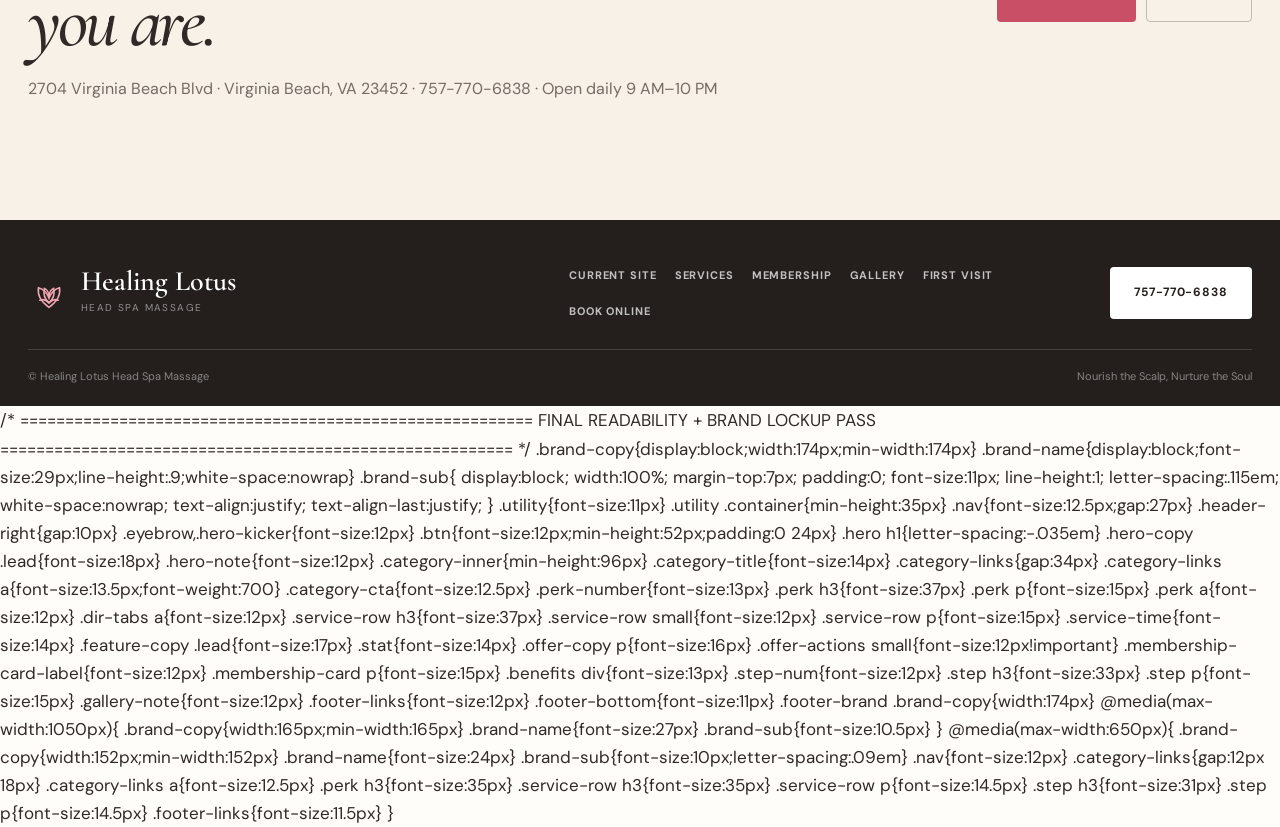
==== commit cb0a60fb: "Refactor brand copy and service sections in index.html Updated brand copy and footer structure for c" ====
--- a/index.html
+++ b/index.html
@@ -217,7 +217,7 @@
 <div class="header-inner container">
 <a class="brand" href="#top" aria-label="Healing Lotus Head Spa Massage">
 <svg class="brand-icon" viewBox="0 0 64 64" aria-hidden="true"><path d="M32 54C21 46 14 35 16 24c7 2 13 8 16 16 3-8 9-14 16-16 2 11-5 22-16 30Z" fill="none" stroke="currentColor" stroke-width="2.4"/><path d="M32 47c-6-5-9-13-7-22 4 2 7 7 7 13 0-6 3-11 7-13 2 9-1 17-7 22Z" fill="none" stroke="currentColor" stroke-width="2.4"/><path d="M18 43c5-2 10 0 14 4 4-4 9-6 14-4" fill="none" stroke="currentColor" stroke-width="2.4" stroke-linecap="round"/></svg>
-<span><span class="brand-name">Healing Lotus</span><span class="brand-sub">Head Spa Massage</span></span>
+<span class="brand-copy"><span class="brand-name">Healing Lotus</span><span class="brand-sub">Head Spa Massage</span></span>
 </a>
 <nav class="nav"><a href="#services">Services</a><a href="#head-spa">Head Spa</a><a href="#membership">Membership</a><a href="#first-visit">First Visit</a><a href="#gallery">Gallery</a><a href="#contact">Contact</a></nav>
 <div class="header-right"><a class="btn btn-outline" href="#membership">Membership</a><a class="btn btn-pink" href="https://www.fresha.com/a/healing-lotus-head-spa-massage-virginia-beach-2704-virginia-beach-boulevard-em8l64a5" target="_blank" rel="noopener">Book Now</a><button class="menu" aria-label="Menu">☰</button></div>
@@ -227,13 +227,89 @@
 <section class="hero"><div class="container hero-grid"><div class="hero-copy"><div class="hero-copy-inner"><div class="hero-kicker">Head Spa · Massage · Beauty</div><h1><span class="hero-line-one">Reset your day.</span><span class="soft hero-line-two">Nurture your soul.</span></h1><p class="lead">Healing Lotus Head Spa Massage brings scalp care, massage and beauty together in a private experience designed to help you slow down and leave feeling renewed.</p><div class="hero-actions"><a class="btn btn-pink" href="https://www.fresha.com/a/healing-lotus-head-spa-massage-virginia-beach-2704-virginia-beach-boulevard-em8l64a5" target="_blank" rel="noopener">Book Online</a><a class="btn btn-outline" href="#services">Explore Services</a></div><div class="hero-note">Nourish the Scalp, Nurture the Soul · 2704 Virginia Beach Blvd</div></div></div><div class="hero-media"><div class="hero-media-main"><img src="https://www.thrive4peakperformance.com/images/head-spa-hero.jpg" alt="Guest receiving a relaxing head spa treatment" fetchpriority="high"></div><div class="hero-media-card"><img src="https://classpass-res.cloudinary.com/image/upload/f_auto/q_auto/xqhh0j352x9shosa83wa.jpg" alt="Relaxing facial treatment" loading="lazy"></div><div class="hero-tag">Virginia Beach</div></div></div></section>
 <section class="category-bar"><div class="container category-inner"><span class="category-title">Find your experience</span><div class="category-links"><a href="#head-spa">Head Spa</a><a href="#services">Massage</a><a href="#services">Facial & Beauty</a><a href="#services">Packages</a></div><a class="category-cta" href="#first-visit">New here? Start here →</a></div></section>
 <section class="section perks"><div class="container"><div class="perks-head"><div><p class="eyebrow rose">Why Healing Lotus</p><h2>Your self-care routine,<br><span class="serif">done differently.</span></h2></div><p class="lead" style="max-width:350px">The experience should be just as easy to understand as it is easy to enjoy.</p></div><div class="perks-grid"><article class="perk"><div class="perk-number">01</div><h3>Signature<br>Head Spa</h3><p>Scalp care, warm water and intentional touch in the experience Healing Lotus is built around.</p><a href="#head-spa">Explore →</a></article><article class="perk"><div class="perk-number">02</div><h3>Massage &<br>Bodywork</h3><p>Relaxation, deep tissue, Swedish, aromatherapy, couples and pain-management options.</p><a href="#services">View services →</a></article><article class="perk"><div class="perk-number">03</div><h3>Membership &<br>Gift Cards</h3><p>Make regular care easier or give someone a reason to stop, breathe and reset.</p><a href="#membership">Discover →</a></article><article class="perk"><div class="perk-number">04</div><h3>Your First<br>Visit</h3><p>Know what to choose, what to expect and what happens next before you ever arrive.</p><a href="#first-visit">Get ready →</a></article></div></div></section>
-<section class="section directory" id="services"><div class="container"><div class="dir-head"><div><p class="eyebrow rose">Services</p><h2>Find the right<br><span class="serif">reset for you.</span></h2></div><p class="lead">Real Healing Lotus categories, reorganized for clarity without replacing the menu.</p></div><div class="dir-tabs"><a class="active" href="#services">All Services</a><a href="#head-spa">Head Spa</a><a href="#services">Massage</a><a href="#services">Facial & Beauty</a><a href="#services">Packages</a></div><div class="service-list"><article class="service-row"><div><h3>Head Spa</h3><small>Scalp & Head Therapy</small><p>Basic, Premium, Luxury and Super Scalp treatments plus signature head spa packages.</p></div><div class="service-time">45–120 min</div></article><article class="service-row"><div><h3>Massage</h3><small>Body & Wellness</small><p>Relaxation, deep tissue, Swedish, aromatherapy, couples and pain-management sessions.</p></div><div class="service-time">30–120 min</div></article><article class="service-row"><div><h3>Facial & Beauty</h3><small>Beauty Care</small><p>Honey facial massage, aroma facial massage and gua sha facial massage experiences.</p></div><div class="service-time">Varies</div></article><article class="service-row"><div><h3>Packages</h3><small>Curated Experiences</small><p>Ladies relaxation, couple's anniversary, gentleman's vacation and steam experiences.</p></div><div class="service-time">Varies</div></article></div></div></section>
+<section class="section directory" id="services"><div class="container"><div class="dir-head"><div><p class="eyebrow rose">Services</p><h2>Find the right<br><span class="serif">reset for you.</span></h2></div><p class="lead">Explore head spa, massage, facial and beauty care, plus curated packages designed around how you want to feel.</p></div><div class="dir-tabs"><a class="active" href="#services">All Services</a><a href="#head-spa">Head Spa</a><a href="#services">Massage</a><a href="#services">Facial & Beauty</a><a href="#services">Packages</a></div><div class="service-list"><article class="service-row"><div><h3>Head Spa</h3><small>Scalp & Head Therapy</small><p>Basic, Premium, Luxury and Super Scalp treatments plus signature head spa packages.</p></div><div class="service-time">45–120 min</div></article><article class="service-row"><div><h3>Massage</h3><small>Body & Wellness</small><p>Relaxation, deep tissue, Swedish, aromatherapy, couples and pain-management sessions.</p></div><div class="service-time">30–120 min</div></article><article class="service-row"><div><h3>Facial & Beauty</h3><small>Beauty Care</small><p>Honey facial massage, aroma facial massage and gua sha facial massage experiences.</p></div><div class="service-time">Varies</div></article><article class="service-row"><div><h3>Packages</h3><small>Curated Experiences</small><p>Ladies relaxation, couple's anniversary, gentleman's vacation and steam experiences.</p></div><div class="service-time">Varies</div></article></div></div></section>
 <section class="feature" id="head-spa"><div class="feature-media"><img src="https://budapestskincare.com/images/signature-head-spa-treatment.jpg" alt="Warm water head spa treatment" loading="lazy"><div class="feature-label">Most-Loved Experience</div></div><div class="feature-copy"><div><p class="eyebrow light">The Head Spa Experience</p><h2>Start at the scalp.<br><em>Leave lighter.</em></h2><p class="lead">Warm water, scalp massage and aromatic care come together in an immersive ritual that gives your mind somewhere else to be for a while.</p><div class="feature-stats"><div class="stat">Scalp cleansing</div><div class="stat">Warm water therapy</div><div class="stat">Head & neck massage</div><div class="stat">Essential oil care</div></div><a class="btn btn-white" href="https://www.fresha.com/a/healing-lotus-head-spa-massage-virginia-beach-2704-virginia-beach-boulevard-em8l64a5" target="_blank" rel="noopener">Book Head Spa</a></div></div></section>
 <section class="section offer"><div class="container offer-inner"><div><p class="eyebrow" style="color:#fff">Make It a Ritual</p><h2>One appointment is great.<br><em>A routine is better.</em></h2><div class="offer-copy"><p>Membership is already part of Healing Lotus. The new experience simply puts it where guests can actually see it and understand why they would return.</p></div></div><div class="offer-actions"><a class="btn btn-white" href="#membership">Explore Membership</a><small>Exact membership pricing and benefits remain owner-approved.</small></div></div></section>
 <section class="section membership" id="membership"><div class="container membership-grid"><div><p class="eyebrow rose">Membership</p><h2>More care.<br><span class="serif">More often.</span></h2><p class="lead" style="margin:22px 0 28px;max-width:560px">Turn an occasional escape into a consistent wellness routine with the existing Healing Lotus membership experience.</p><a class="btn btn-dark" href="https://www.fresha.com/a/healing-lotus-head-spa-massage-virginia-beach-2704-virginia-beach-boulevard-em8l64a5" target="_blank" rel="noopener">View Membership</a></div><div class="membership-card"><div class="membership-card-label">Healing Lotus Membership</div><h3>Your reset,<br>on repeat.</h3><p>A premium recurring option for guests who want head spa, massage or beauty care to become part of the month instead of something they remember to book once they are already exhausted.</p><div class="benefits"><div>Member benefits</div><div>Preferred access</div><div>Routine-based visits</div><div>Member-only offers</div></div></div></div></section>
 <section class="section visit" id="first-visit"><div class="container visit-grid"><div><p class="eyebrow rose">First Visit</p><h2>We should make the first appointment feel easy.</h2><p class="lead" style="margin-top:22px">Take the guesswork out of choosing a service. Explain the arrival process. Make policies easy to find. Then give the guest a reason to come back.</p></div><div class="steps"><div class="step"><div class="step-num">01</div><h3>Choose</h3><p>Start with what you want to feel, not a confusing service list.</p></div><div class="step"><div class="step-num">02</div><h3>Arrive</h3><p>Know timing, parking and the basics before you walk in.</p></div><div class="step"><div class="step-num">03</div><h3>Relax</h3><p>Your specialist handles the details while you switch off.</p></div><div class="step"><div class="step-num">04</div><h3>Reconnect</h3><p>Rebook, consider membership or simply know your next best option.</p></div></div></div></section>
-<section class="section gallery" id="gallery"><div class="container"><div class="section-head" style="display:flex;justify-content:space-between;align-items:end;gap:40px;margin-bottom:40px"><div><p class="eyebrow rose">The Space</p><h2>Come for the ritual.<br><span class="serif">Stay for the feeling.</span></h2></div><p class="lead" style="max-width:350px">Use the real Healing Lotus environment as proof of place, not as the entire visual identity.</p></div><div class="gallery-grid"><div class="g large"><img src="https://s3-media0.fl.yelpcdn.com/bphoto/BllfAkZnJTCIStxuSQI8Jw/l.jpg" alt="Healing Lotus reception area" loading="lazy"></div><div class="g"><img src="https://images.fresha.com/locations/location-profile-images/2641389/4778582/2535a613-5d78-44e1-84af-16877e1b6c0d-HealingLotusHeadSpaMassage-US-Virginia-VirginiaBeach-Fresha.jpg?class=venue-gallery-large" alt="Healing Lotus treatment area" loading="lazy"></div><div class="g"><img src="https://images.fresha.com/locations/location-profile-images/2641389/4778583/ea819ec3-7843-4ace-a082-1e47e7ccf813-HealingLotusHeadSpaMassage-US-Virginia-VirginiaBeach-Fresha.jpg?class=venue-gallery-large" alt="Healing Lotus treatment room" loading="lazy"></div><div class="g"><img src="https://images.fresha.com/locations/location-profile-images/2641389/4778584/3c9fe306-26a0-4d36-a071-04e665db0d3d-HealingLotusHeadSpaMassage-US-Virginia-VirginiaBeach-Fresha.jpg?class=venue-gallery-large" alt="Healing Lotus spa sink detail" loading="lazy"></div><div class="g"><img src="https://images.fresha.com/locations/location-profile-images/2641389/4778581/5b2ec941-f9c5-4a59-9960-c493ba35158c-HealingLotusHeadSpaMassage-US-Virginia-VirginiaBeach-Fresha.jpg?class=venue-gallery-large" alt="Healing Lotus massage room" loading="lazy"></div></div><p class="gallery-note">Concept uses public Healing Lotus listing photography for demonstration. Final launch should use owner-approved originals and the exact existing logo file.</p></div></section>
+<section class="section gallery" id="gallery"><div class="container"><div class="section-head" style="display:flex;justify-content:space-between;align-items:end;gap:40px;margin-bottom:40px"><div><p class="eyebrow rose">The Space</p><h2>Come for the ritual.<br><span class="serif">Stay for the feeling.</span></h2></div><p class="lead" style="max-width:350px">Step into a warm, private space designed to make slowing down feel easy.</p></div><div class="gallery-grid"><div class="g large"><img src="https://s3-media0.fl.yelpcdn.com/bphoto/BllfAkZnJTCIStxuSQI8Jw/l.jpg" alt="Healing Lotus reception area" loading="lazy"></div><div class="g"><img src="https://images.fresha.com/locations/location-profile-images/2641389/4778582/2535a613-5d78-44e1-84af-16877e1b6c0d-HealingLotusHeadSpaMassage-US-Virginia-VirginiaBeach-Fresha.jpg?class=venue-gallery-large" alt="Healing Lotus treatment area" loading="lazy"></div><div class="g"><img src="https://images.fresha.com/locations/location-profile-images/2641389/4778583/ea819ec3-7843-4ace-a082-1e47e7ccf813-HealingLotusHeadSpaMassage-US-Virginia-VirginiaBeach-Fresha.jpg?class=venue-gallery-large" alt="Healing Lotus treatment room" loading="lazy"></div><div class="g"><img src="https://images.fresha.com/locations/location-profile-images/2641389/4778584/3c9fe306-26a0-4d36-a071-04e665db0d3d-HealingLotusHeadSpaMassage-US-Virginia-VirginiaBeach-Fresha.jpg?class=venue-gallery-large" alt="Healing Lotus spa sink detail" loading="lazy"></div><div class="g"><img src="https://images.fresha.com/locations/location-profile-images/2641389/4778581/5b2ec941-f9c5-4a59-9960-c493ba35158c-HealingLotusHeadSpaMassage-US-Virginia-VirginiaBeach-Fresha.jpg?class=venue-gallery-large" alt="Healing Lotus massage room" loading="lazy"></div></div><p class="gallery-note">A glimpse inside Healing Lotus Head Spa Massage.</p></div></section>
 <section class="section" id="contact" style="background:var(--cream)"><div class="container" style="display:grid;grid-template-columns:1fr auto;align-items:center;gap:40px"><div><p class="eyebrow rose">Your reset starts here</p><h2>Ready when<br><span class="serif">you are.</span></h2><p class="lead" style="margin-top:20px">2704 Virginia Beach Blvd · Virginia Beach, VA 23452 · 757-770-6838 · Open daily 9 AM–10 PM</p></div><div style="display:flex;gap:10px;flex-wrap:wrap"><a class="btn btn-pink" href="https://www.fresha.com/a/healing-lotus-head-spa-massage-virginia-beach-2704-virginia-beach-boulevard-em8l64a5" target="_blank" rel="noopener">Book Online</a><a class="btn btn-outline" href="tel:17577706838">Call Us</a></div></div></section>
 </main>
-<footer id="footer"><div class="container"><div class="footer-top"><a class="brand footer-brand" href="#top"><svg class="brand-icon" viewBox="0 0 64 64" aria-hidden="true"><path d="M32 54C21 46 14 35 16 24c7 2 13 8 16 16 3-8 9-14 16-16 2 11-5 22-16 30Z" fill="none" stroke="currentColor" stroke-width="2.4"/><path d="M32 47c-6-5-9-13-7-22 4 2 7 7 7 13 0-6 3-11 7-13 2 9-1 17-7 22Z" fill="none" stroke="currentColor" stroke-width="2.4"/><path d="M18 43c5-2 10 0 14 4 4-4 9-6 14-4" fill="none" stroke="currentColor" stroke-width="2.4" stroke-linecap="round"/></svg><span><span class="brand-name">Healing Lotus</span><span class="brand-sub">Head Spa Massage</span></span></a><div class="footer-links"><a href="https://www.lotusspava.com/" target="_blank" rel="noopener">Current Site</a><a href="#services">Services</a><a href="#membership">Membership</a><a href="#gallery">Gallery</a><a href="#first-visit">First Visit</a><a href="https://www.fresha.com/a/healing-lotus-head-spa-massage-virginia-beach-2704-virginia-beach-boulevard-em8l64a5" target="_blank" rel="noopener">Book Online</a></div><a class="btn btn-white" href="tel:17577706838">757-770-6838</a></div><div class="footer-bottom"><span>© Healing Lotus Head Spa Massage</span><span>Nourish the Scalp, Nurture the Soul</span></div></div></footer>
+<footer id="footer"><div class="container"><div class="footer-top"><a class="brand footer-brand" href="#top"><svg class="brand-icon" viewBox="0 0 64 64" aria-hidden="true"><path d="M32 54C21 46 14 35 16 24c7 2 13 8 16 16 3-8 9-14 16-16 2 11-5 22-16 30Z" fill="none" stroke="currentColor" stroke-width="2.4"/><path d="M32 47c-6-5-9-13-7-22 4 2 7 7 7 13 0-6 3-11 7-13 2 9-1 17-7 22Z" fill="none" stroke="currentColor" stroke-width="2.4"/><path d="M18 43c5-2 10 0 14 4 4-4 9-6 14-4" fill="none" stroke="currentColor" stroke-width="2.4" stroke-linecap="round"/></svg><span class="brand-copy"><span class="brand-name">Healing Lotus</span><span class="brand-sub">Head Spa Massage</span></span></a><div class="footer-links"><a href="https://www.lotusspava.com/" target="_blank" rel="noopener">Current Site</a><a href="#services">Services</a><a href="#membership">Membership</a><a href="#gallery">Gallery</a><a href="#first-visit">First Visit</a><a href="https://www.fresha.com/a/healing-lotus-head-spa-massage-virginia-beach-2704-virginia-beach-boulevard-em8l64a5" target="_blank" rel="noopener">Book Online</a></div><a class="btn btn-white" href="tel:17577706838">757-770-6838</a></div><div class="footer-bottom"><span>© Healing Lotus Head Spa Massage</span><span>Nourish the Scalp, Nurture the Soul</span></div></div></footer>
 </body></html>
+
+
+/* =========================================================
+   FINAL READABILITY + BRAND LOCKUP PASS
+   ========================================================= */
+.brand-copy{display:block;width:174px;min-width:174px}
+.brand-name{display:block;font-size:29px;line-height:.9;white-space:nowrap}
+.brand-sub{
+  display:block;
+  width:100%;
+  margin-top:7px;
+  padding:0;
+  font-size:11px;
+  line-height:1;
+  letter-spacing:.115em;
+  white-space:nowrap;
+  text-align:justify;
+  text-align-last:justify;
+}
+.utility{font-size:11px}
+.utility .container{min-height:35px}
+.nav{font-size:12.5px;gap:27px}
+.header-right{gap:10px}
+.eyebrow,.hero-kicker{font-size:12px}
+.btn{font-size:12px;min-height:52px;padding:0 24px}
+.hero h1{letter-spacing:-.035em}
+.hero-copy .lead{font-size:18px}
+.hero-note{font-size:12px}
+.category-inner{min-height:96px}
+.category-title{font-size:14px}
+.category-links{gap:34px}
+.category-links a{font-size:13.5px;font-weight:700}
+.category-cta{font-size:12.5px}
+.perk-number{font-size:13px}
+.perk h3{font-size:37px}
+.perk p{font-size:15px}
+.perk a{font-size:12px}
+.dir-tabs a{font-size:12px}
+.service-row h3{font-size:37px}
+.service-row small{font-size:12px}
+.service-row p{font-size:15px}
+.service-time{font-size:14px}
+.feature-copy .lead{font-size:17px}
+.stat{font-size:14px}
+.offer-copy p{font-size:16px}
+.offer-actions small{font-size:12px!important}
+.membership-card-label{font-size:12px}
+.membership-card p{font-size:15px}
+.benefits div{font-size:13px}
+.step-num{font-size:12px}
+.step h3{font-size:33px}
+.step p{font-size:15px}
+.gallery-note{font-size:12px}
+.footer-links{font-size:12px}
+.footer-bottom{font-size:11px}
+.footer-brand .brand-copy{width:174px}
+
+@media(max-width:1050px){
+  .brand-copy{width:165px;min-width:165px}
+  .brand-name{font-size:27px}
+  .brand-sub{font-size:10.5px}
+}
+@media(max-width:650px){
+  .brand-copy{width:152px;min-width:152px}
+  .brand-name{font-size:24px}
+  .brand-sub{font-size:10px;letter-spacing:.09em}
+  .nav{font-size:12px}
+  .category-links{gap:12px 18px}
+  .category-links a{font-size:12.5px}
+  .perk h3{font-size:35px}
+  .service-row h3{font-size:35px}
+  .service-row p{font-size:14.5px}
+  .step h3{font-size:31px}
+  .step p{font-size:14.5px}
+  .footer-links{font-size:11.5px}
+}
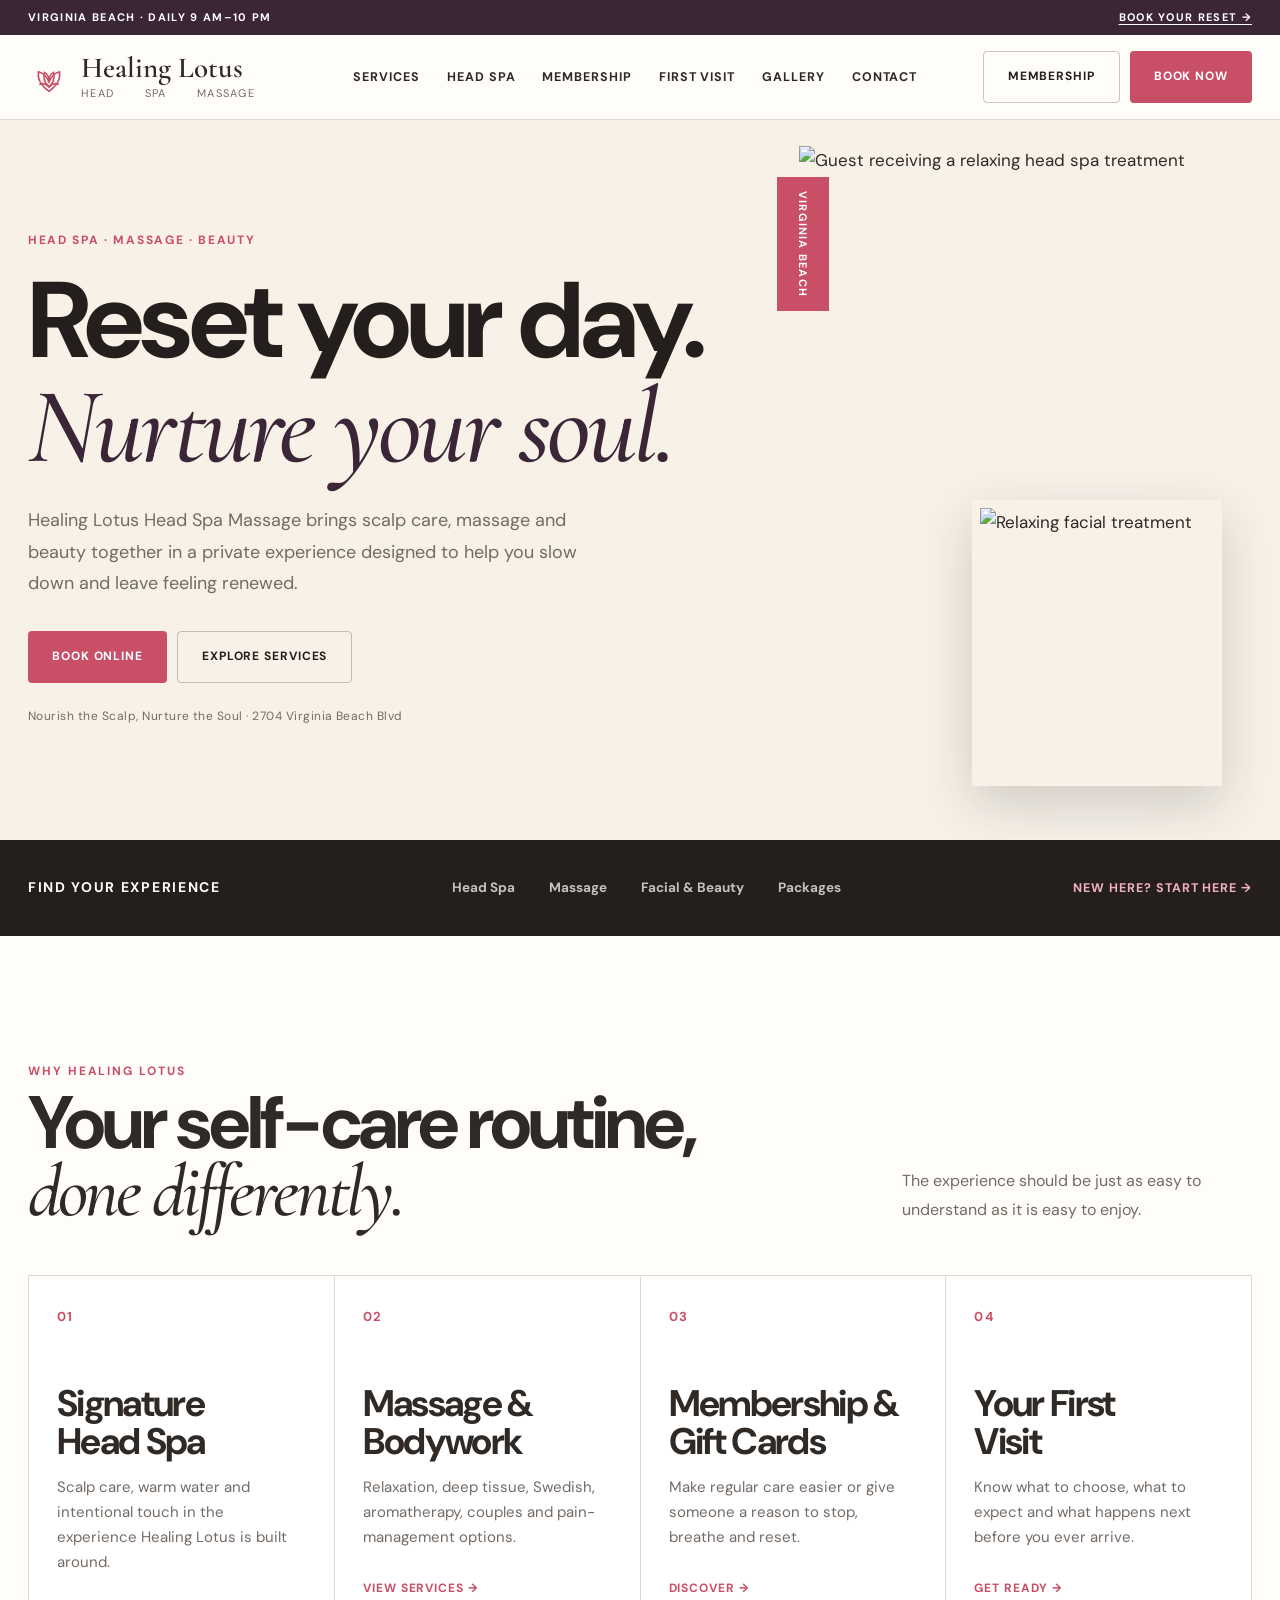
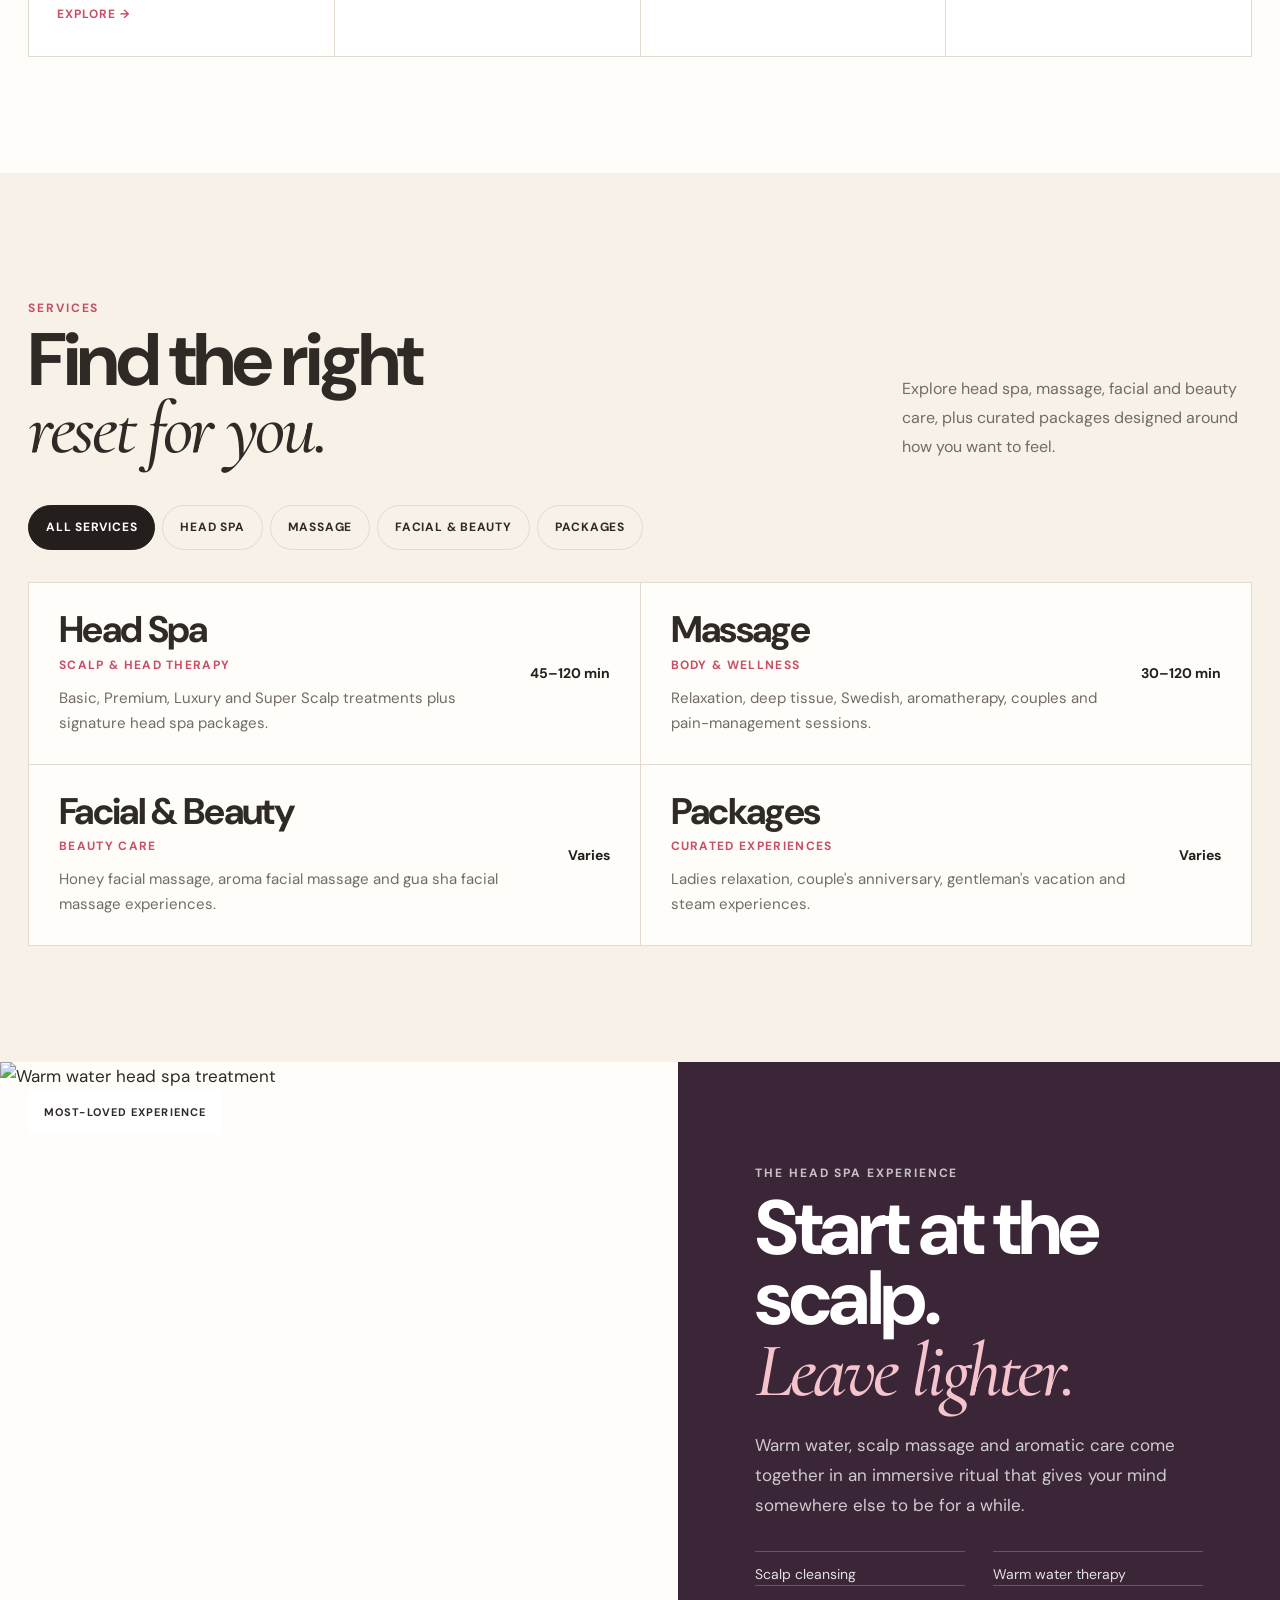
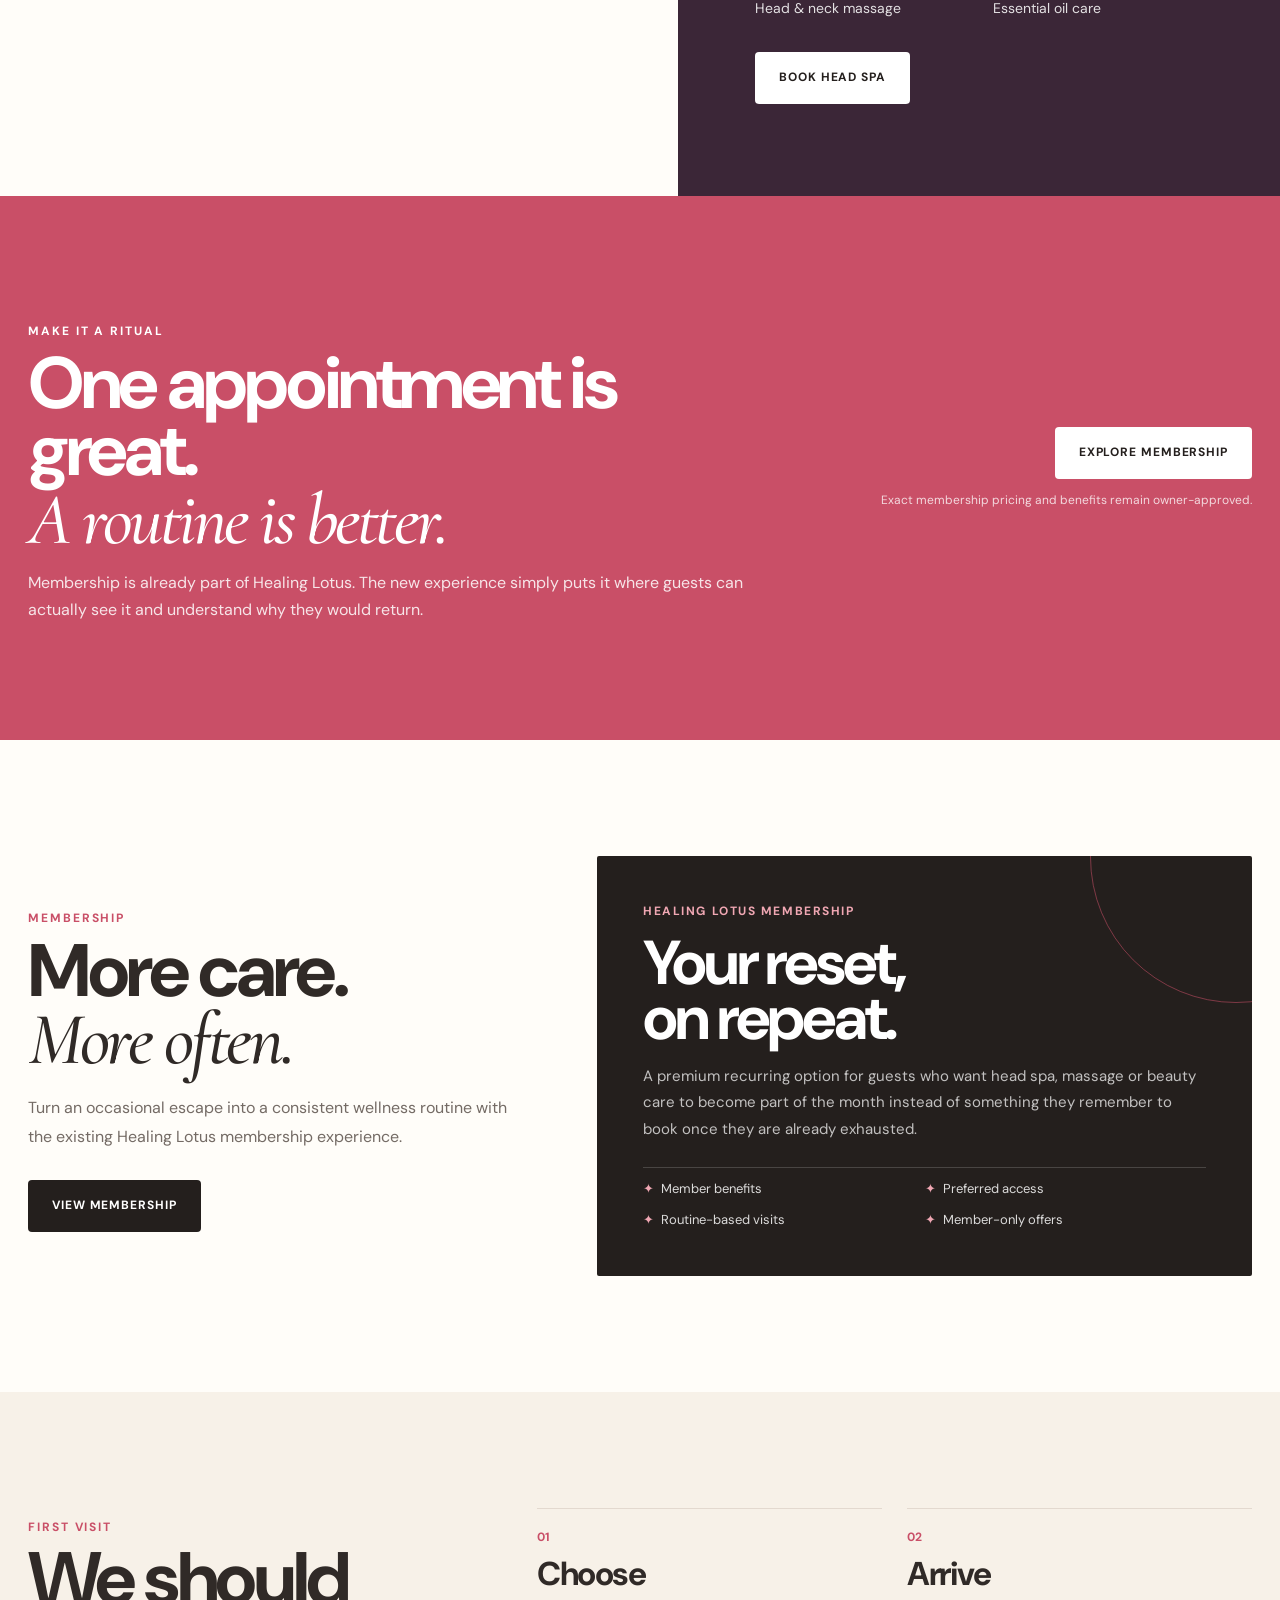
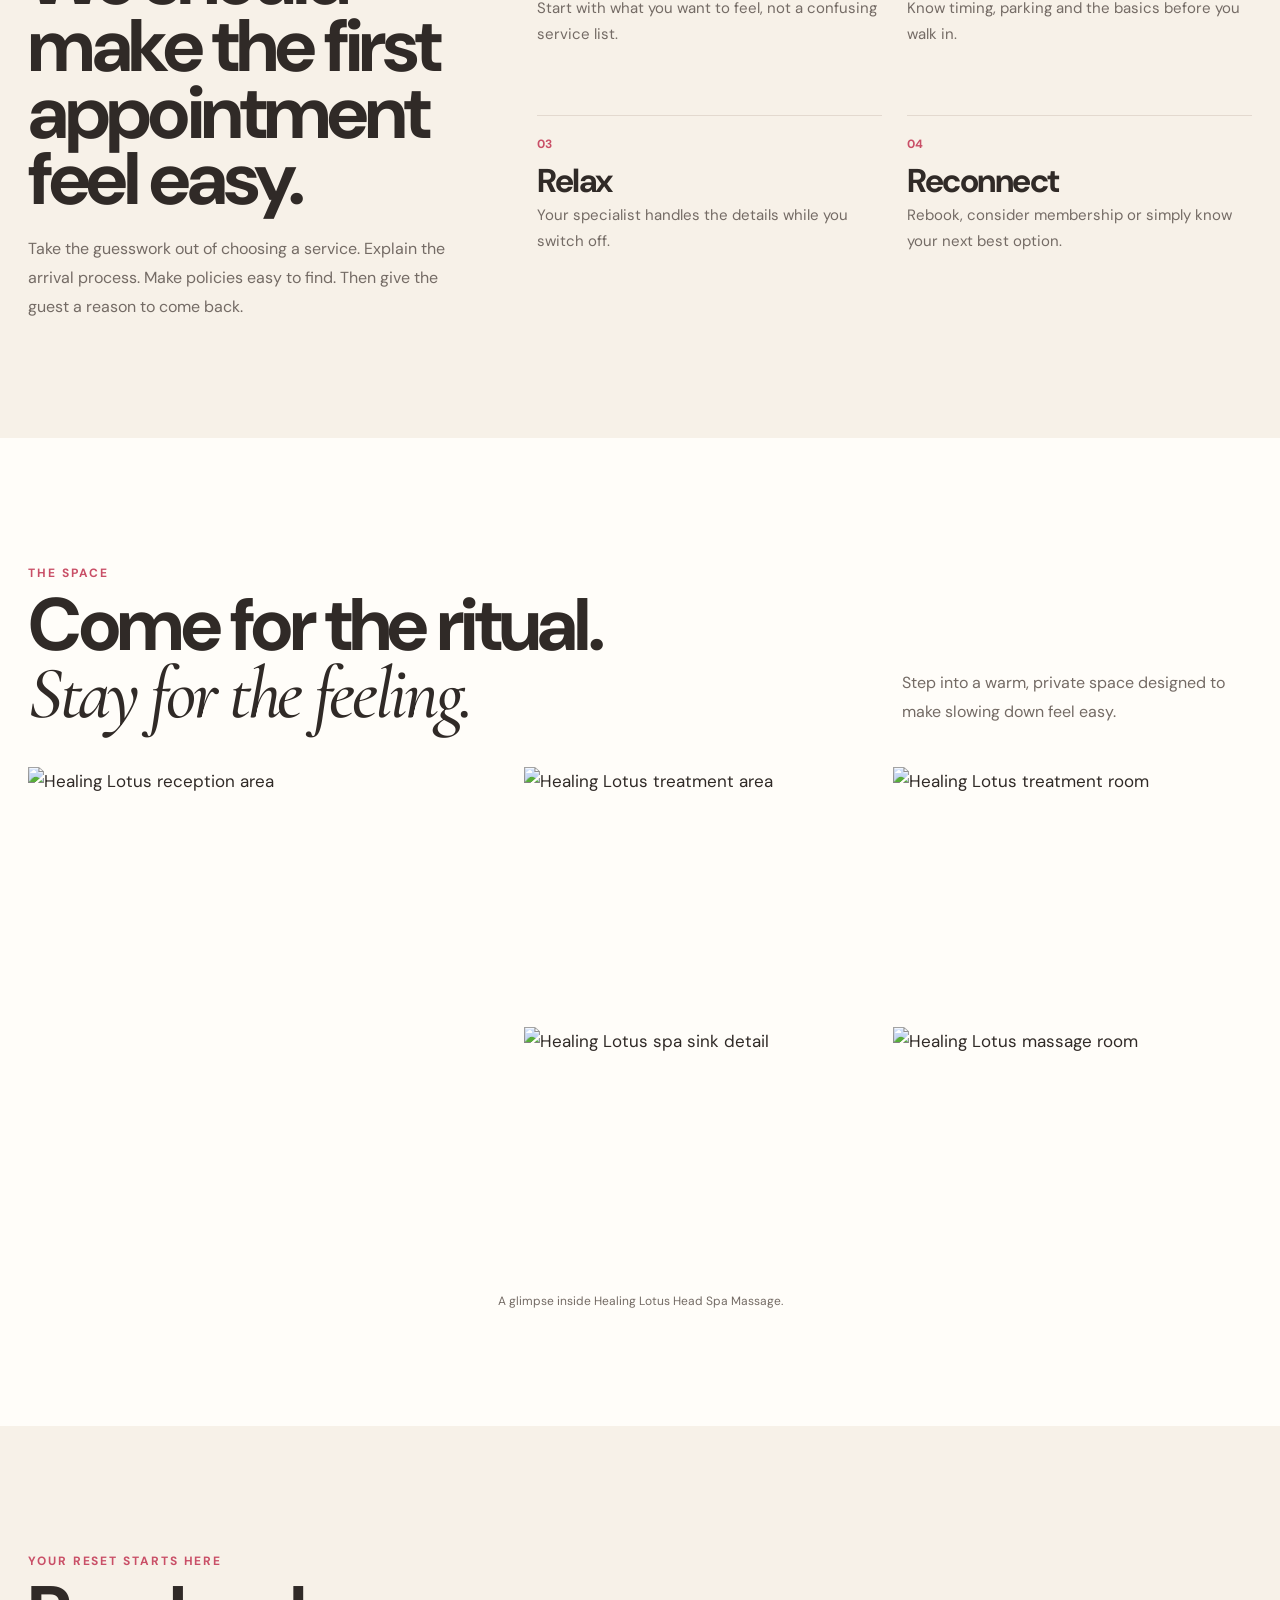
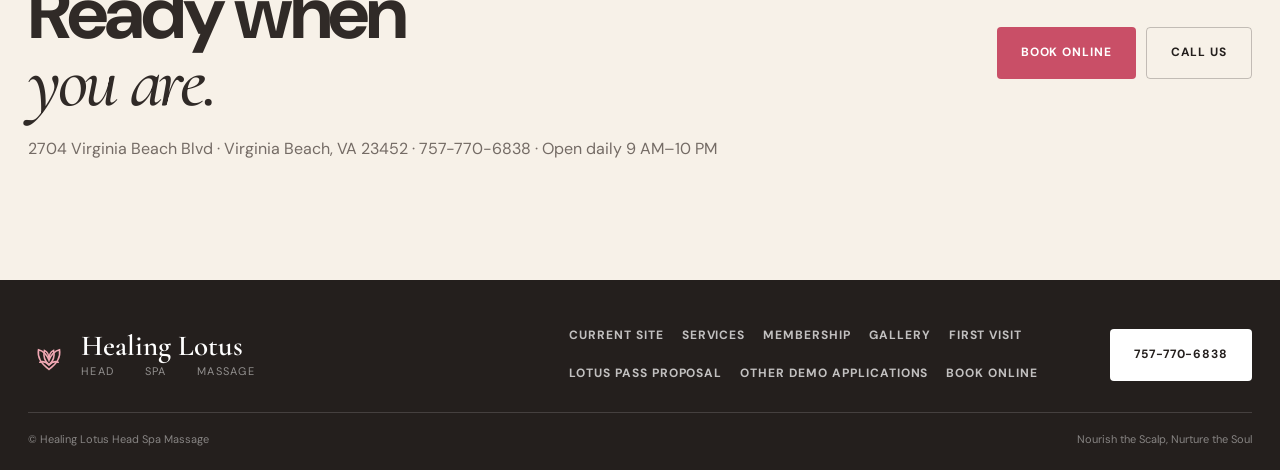
==== commit 397cf3a5: "Add files via upload" ====
--- a/index.html
+++ b/index.html
@@ -208,40 +208,8 @@
   .footer-links{font-size:10.5px;gap:14px}
 }
 
-</style>
-</head>
-<body>
-<!-- Typography/detail QA revision: increased readable text sizes, fixed hero line spacing, and expanded navigation/section copy. -->
-<div class="utility"><div class="container"><span>Virginia Beach · Daily 9 AM–10 PM</span><a href="https://www.fresha.com/a/healing-lotus-head-spa-massage-virginia-beach-2704-virginia-beach-boulevard-em8l64a5" target="_blank" rel="noopener">Book your reset →</a></div></div>
-<header>
-<div class="header-inner container">
-<a class="brand" href="#top" aria-label="Healing Lotus Head Spa Massage">
-<svg class="brand-icon" viewBox="0 0 64 64" aria-hidden="true"><path d="M32 54C21 46 14 35 16 24c7 2 13 8 16 16 3-8 9-14 16-16 2 11-5 22-16 30Z" fill="none" stroke="currentColor" stroke-width="2.4"/><path d="M32 47c-6-5-9-13-7-22 4 2 7 7 7 13 0-6 3-11 7-13 2 9-1 17-7 22Z" fill="none" stroke="currentColor" stroke-width="2.4"/><path d="M18 43c5-2 10 0 14 4 4-4 9-6 14-4" fill="none" stroke="currentColor" stroke-width="2.4" stroke-linecap="round"/></svg>
-<span class="brand-copy"><span class="brand-name">Healing Lotus</span><span class="brand-sub">Head Spa Massage</span></span>
-</a>
-<nav class="nav"><a href="#services">Services</a><a href="#head-spa">Head Spa</a><a href="#membership">Membership</a><a href="#first-visit">First Visit</a><a href="#gallery">Gallery</a><a href="#contact">Contact</a></nav>
-<div class="header-right"><a class="btn btn-outline" href="#membership">Membership</a><a class="btn btn-pink" href="https://www.fresha.com/a/healing-lotus-head-spa-massage-virginia-beach-2704-virginia-beach-boulevard-em8l64a5" target="_blank" rel="noopener">Book Now</a><button class="menu" aria-label="Menu">☰</button></div>
-</div>
-</header>
-<main id="top">
-<section class="hero"><div class="container hero-grid"><div class="hero-copy"><div class="hero-copy-inner"><div class="hero-kicker">Head Spa · Massage · Beauty</div><h1><span class="hero-line-one">Reset your day.</span><span class="soft hero-line-two">Nurture your soul.</span></h1><p class="lead">Healing Lotus Head Spa Massage brings scalp care, massage and beauty together in a private experience designed to help you slow down and leave feeling renewed.</p><div class="hero-actions"><a class="btn btn-pink" href="https://www.fresha.com/a/healing-lotus-head-spa-massage-virginia-beach-2704-virginia-beach-boulevard-em8l64a5" target="_blank" rel="noopener">Book Online</a><a class="btn btn-outline" href="#services">Explore Services</a></div><div class="hero-note">Nourish the Scalp, Nurture the Soul · 2704 Virginia Beach Blvd</div></div></div><div class="hero-media"><div class="hero-media-main"><img src="https://www.thrive4peakperformance.com/images/head-spa-hero.jpg" alt="Guest receiving a relaxing head spa treatment" fetchpriority="high"></div><div class="hero-media-card"><img src="https://classpass-res.cloudinary.com/image/upload/f_auto/q_auto/xqhh0j352x9shosa83wa.jpg" alt="Relaxing facial treatment" loading="lazy"></div><div class="hero-tag">Virginia Beach</div></div></div></section>
-<section class="category-bar"><div class="container category-inner"><span class="category-title">Find your experience</span><div class="category-links"><a href="#head-spa">Head Spa</a><a href="#services">Massage</a><a href="#services">Facial & Beauty</a><a href="#services">Packages</a></div><a class="category-cta" href="#first-visit">New here? Start here →</a></div></section>
-<section class="section perks"><div class="container"><div class="perks-head"><div><p class="eyebrow rose">Why Healing Lotus</p><h2>Your self-care routine,<br><span class="serif">done differently.</span></h2></div><p class="lead" style="max-width:350px">The experience should be just as easy to understand as it is easy to enjoy.</p></div><div class="perks-grid"><article class="perk"><div class="perk-number">01</div><h3>Signature<br>Head Spa</h3><p>Scalp care, warm water and intentional touch in the experience Healing Lotus is built around.</p><a href="#head-spa">Explore →</a></article><article class="perk"><div class="perk-number">02</div><h3>Massage &<br>Bodywork</h3><p>Relaxation, deep tissue, Swedish, aromatherapy, couples and pain-management options.</p><a href="#services">View services →</a></article><article class="perk"><div class="perk-number">03</div><h3>Membership &<br>Gift Cards</h3><p>Make regular care easier or give someone a reason to stop, breathe and reset.</p><a href="#membership">Discover →</a></article><article class="perk"><div class="perk-number">04</div><h3>Your First<br>Visit</h3><p>Know what to choose, what to expect and what happens next before you ever arrive.</p><a href="#first-visit">Get ready →</a></article></div></div></section>
-<section class="section directory" id="services"><div class="container"><div class="dir-head"><div><p class="eyebrow rose">Services</p><h2>Find the right<br><span class="serif">reset for you.</span></h2></div><p class="lead">Explore head spa, massage, facial and beauty care, plus curated packages designed around how you want to feel.</p></div><div class="dir-tabs"><a class="active" href="#services">All Services</a><a href="#head-spa">Head Spa</a><a href="#services">Massage</a><a href="#services">Facial & Beauty</a><a href="#services">Packages</a></div><div class="service-list"><article class="service-row"><div><h3>Head Spa</h3><small>Scalp & Head Therapy</small><p>Basic, Premium, Luxury and Super Scalp treatments plus signature head spa packages.</p></div><div class="service-time">45–120 min</div></article><article class="service-row"><div><h3>Massage</h3><small>Body & Wellness</small><p>Relaxation, deep tissue, Swedish, aromatherapy, couples and pain-management sessions.</p></div><div class="service-time">30–120 min</div></article><article class="service-row"><div><h3>Facial & Beauty</h3><small>Beauty Care</small><p>Honey facial massage, aroma facial massage and gua sha facial massage experiences.</p></div><div class="service-time">Varies</div></article><article class="service-row"><div><h3>Packages</h3><small>Curated Experiences</small><p>Ladies relaxation, couple's anniversary, gentleman's vacation and steam experiences.</p></div><div class="service-time">Varies</div></article></div></div></section>
-<section class="feature" id="head-spa"><div class="feature-media"><img src="https://budapestskincare.com/images/signature-head-spa-treatment.jpg" alt="Warm water head spa treatment" loading="lazy"><div class="feature-label">Most-Loved Experience</div></div><div class="feature-copy"><div><p class="eyebrow light">The Head Spa Experience</p><h2>Start at the scalp.<br><em>Leave lighter.</em></h2><p class="lead">Warm water, scalp massage and aromatic care come together in an immersive ritual that gives your mind somewhere else to be for a while.</p><div class="feature-stats"><div class="stat">Scalp cleansing</div><div class="stat">Warm water therapy</div><div class="stat">Head & neck massage</div><div class="stat">Essential oil care</div></div><a class="btn btn-white" href="https://www.fresha.com/a/healing-lotus-head-spa-massage-virginia-beach-2704-virginia-beach-boulevard-em8l64a5" target="_blank" rel="noopener">Book Head Spa</a></div></div></section>
-<section class="section offer"><div class="container offer-inner"><div><p class="eyebrow" style="color:#fff">Make It a Ritual</p><h2>One appointment is great.<br><em>A routine is better.</em></h2><div class="offer-copy"><p>Membership is already part of Healing Lotus. The new experience simply puts it where guests can actually see it and understand why they would return.</p></div></div><div class="offer-actions"><a class="btn btn-white" href="#membership">Explore Membership</a><small>Exact membership pricing and benefits remain owner-approved.</small></div></div></section>
-<section class="section membership" id="membership"><div class="container membership-grid"><div><p class="eyebrow rose">Membership</p><h2>More care.<br><span class="serif">More often.</span></h2><p class="lead" style="margin:22px 0 28px;max-width:560px">Turn an occasional escape into a consistent wellness routine with the existing Healing Lotus membership experience.</p><a class="btn btn-dark" href="https://www.fresha.com/a/healing-lotus-head-spa-massage-virginia-beach-2704-virginia-beach-boulevard-em8l64a5" target="_blank" rel="noopener">View Membership</a></div><div class="membership-card"><div class="membership-card-label">Healing Lotus Membership</div><h3>Your reset,<br>on repeat.</h3><p>A premium recurring option for guests who want head spa, massage or beauty care to become part of the month instead of something they remember to book once they are already exhausted.</p><div class="benefits"><div>Member benefits</div><div>Preferred access</div><div>Routine-based visits</div><div>Member-only offers</div></div></div></div></section>
-<section class="section visit" id="first-visit"><div class="container visit-grid"><div><p class="eyebrow rose">First Visit</p><h2>We should make the first appointment feel easy.</h2><p class="lead" style="margin-top:22px">Take the guesswork out of choosing a service. Explain the arrival process. Make policies easy to find. Then give the guest a reason to come back.</p></div><div class="steps"><div class="step"><div class="step-num">01</div><h3>Choose</h3><p>Start with what you want to feel, not a confusing service list.</p></div><div class="step"><div class="step-num">02</div><h3>Arrive</h3><p>Know timing, parking and the basics before you walk in.</p></div><div class="step"><div class="step-num">03</div><h3>Relax</h3><p>Your specialist handles the details while you switch off.</p></div><div class="step"><div class="step-num">04</div><h3>Reconnect</h3><p>Rebook, consider membership or simply know your next best option.</p></div></div></div></section>
-<section class="section gallery" id="gallery"><div class="container"><div class="section-head" style="display:flex;justify-content:space-between;align-items:end;gap:40px;margin-bottom:40px"><div><p class="eyebrow rose">The Space</p><h2>Come for the ritual.<br><span class="serif">Stay for the feeling.</span></h2></div><p class="lead" style="max-width:350px">Step into a warm, private space designed to make slowing down feel easy.</p></div><div class="gallery-grid"><div class="g large"><img src="https://s3-media0.fl.yelpcdn.com/bphoto/BllfAkZnJTCIStxuSQI8Jw/l.jpg" alt="Healing Lotus reception area" loading="lazy"></div><div class="g"><img src="https://images.fresha.com/locations/location-profile-images/2641389/4778582/2535a613-5d78-44e1-84af-16877e1b6c0d-HealingLotusHeadSpaMassage-US-Virginia-VirginiaBeach-Fresha.jpg?class=venue-gallery-large" alt="Healing Lotus treatment area" loading="lazy"></div><div class="g"><img src="https://images.fresha.com/locations/location-profile-images/2641389/4778583/ea819ec3-7843-4ace-a082-1e47e7ccf813-HealingLotusHeadSpaMassage-US-Virginia-VirginiaBeach-Fresha.jpg?class=venue-gallery-large" alt="Healing Lotus treatment room" loading="lazy"></div><div class="g"><img src="https://images.fresha.com/locations/location-profile-images/2641389/4778584/3c9fe306-26a0-4d36-a071-04e665db0d3d-HealingLotusHeadSpaMassage-US-Virginia-VirginiaBeach-Fresha.jpg?class=venue-gallery-large" alt="Healing Lotus spa sink detail" loading="lazy"></div><div class="g"><img src="https://images.fresha.com/locations/location-profile-images/2641389/4778581/5b2ec941-f9c5-4a59-9960-c493ba35158c-HealingLotusHeadSpaMassage-US-Virginia-VirginiaBeach-Fresha.jpg?class=venue-gallery-large" alt="Healing Lotus massage room" loading="lazy"></div></div><p class="gallery-note">A glimpse inside Healing Lotus Head Spa Massage.</p></div></section>
-<section class="section" id="contact" style="background:var(--cream)"><div class="container" style="display:grid;grid-template-columns:1fr auto;align-items:center;gap:40px"><div><p class="eyebrow rose">Your reset starts here</p><h2>Ready when<br><span class="serif">you are.</span></h2><p class="lead" style="margin-top:20px">2704 Virginia Beach Blvd · Virginia Beach, VA 23452 · 757-770-6838 · Open daily 9 AM–10 PM</p></div><div style="display:flex;gap:10px;flex-wrap:wrap"><a class="btn btn-pink" href="https://www.fresha.com/a/healing-lotus-head-spa-massage-virginia-beach-2704-virginia-beach-boulevard-em8l64a5" target="_blank" rel="noopener">Book Online</a><a class="btn btn-outline" href="tel:17577706838">Call Us</a></div></div></section>
-</main>
-<footer id="footer"><div class="container"><div class="footer-top"><a class="brand footer-brand" href="#top"><svg class="brand-icon" viewBox="0 0 64 64" aria-hidden="true"><path d="M32 54C21 46 14 35 16 24c7 2 13 8 16 16 3-8 9-14 16-16 2 11-5 22-16 30Z" fill="none" stroke="currentColor" stroke-width="2.4"/><path d="M32 47c-6-5-9-13-7-22 4 2 7 7 7 13 0-6 3-11 7-13 2 9-1 17-7 22Z" fill="none" stroke="currentColor" stroke-width="2.4"/><path d="M18 43c5-2 10 0 14 4 4-4 9-6 14-4" fill="none" stroke="currentColor" stroke-width="2.4" stroke-linecap="round"/></svg><span class="brand-copy"><span class="brand-name">Healing Lotus</span><span class="brand-sub">Head Spa Massage</span></span></a><div class="footer-links"><a href="https://www.lotusspava.com/" target="_blank" rel="noopener">Current Site</a><a href="#services">Services</a><a href="#membership">Membership</a><a href="#gallery">Gallery</a><a href="#first-visit">First Visit</a><a href="https://www.fresha.com/a/healing-lotus-head-spa-massage-virginia-beach-2704-virginia-beach-boulevard-em8l64a5" target="_blank" rel="noopener">Book Online</a></div><a class="btn btn-white" href="tel:17577706838">757-770-6838</a></div><div class="footer-bottom"><span>© Healing Lotus Head Spa Massage</span><span>Nourish the Scalp, Nurture the Soul</span></div></div></footer>
-</body></html>
-
-
-/* =========================================================
-   FINAL READABILITY + BRAND LOCKUP PASS
-   ========================================================= */
+
+/* Final readability and brand lockup rules */
 .brand-copy{display:block;width:174px;min-width:174px}
 .brand-name{display:block;font-size:29px;line-height:.9;white-space:nowrap}
 .brand-sub{
@@ -313,3 +281,31 @@
   .step p{font-size:14.5px}
   .footer-links{font-size:11.5px}
 }
+</style>
+</head>
+<body>
+<div class="utility"><div class="container"><span>Virginia Beach · Daily 9 AM–10 PM</span><a href="https://www.fresha.com/a/healing-lotus-head-spa-massage-virginia-beach-2704-virginia-beach-boulevard-em8l64a5" target="_blank" rel="noopener">Book your reset →</a></div></div>
+<header>
+<div class="header-inner container">
+<a class="brand" href="#top" aria-label="Healing Lotus Head Spa Massage">
+<svg class="brand-icon" viewBox="0 0 64 64" aria-hidden="true"><path d="M32 54C21 46 14 35 16 24c7 2 13 8 16 16 3-8 9-14 16-16 2 11-5 22-16 30Z" fill="none" stroke="currentColor" stroke-width="2.4"/><path d="M32 47c-6-5-9-13-7-22 4 2 7 7 7 13 0-6 3-11 7-13 2 9-1 17-7 22Z" fill="none" stroke="currentColor" stroke-width="2.4"/><path d="M18 43c5-2 10 0 14 4 4-4 9-6 14-4" fill="none" stroke="currentColor" stroke-width="2.4" stroke-linecap="round"/></svg>
+<span class="brand-copy"><span class="brand-name">Healing Lotus</span><span class="brand-sub">Head Spa Massage</span></span>
+</a>
+<nav class="nav"><a href="#services">Services</a><a href="#head-spa">Head Spa</a><a href="#membership">Membership</a><a href="#first-visit">First Visit</a><a href="#gallery">Gallery</a><a href="#contact">Contact</a></nav>
+<div class="header-right"><a class="btn btn-outline" href="#membership">Membership</a><a class="btn btn-pink" href="https://www.fresha.com/a/healing-lotus-head-spa-massage-virginia-beach-2704-virginia-beach-boulevard-em8l64a5" target="_blank" rel="noopener">Book Now</a><button class="menu" aria-label="Menu">☰</button></div>
+</div>
+</header>
+<main id="top">
+<section class="hero"><div class="container hero-grid"><div class="hero-copy"><div class="hero-copy-inner"><div class="hero-kicker">Head Spa · Massage · Beauty</div><h1><span class="hero-line-one">Reset your day.</span><span class="soft hero-line-two">Nurture your soul.</span></h1><p class="lead">Healing Lotus Head Spa Massage brings scalp care, massage and beauty together in a private experience designed to help you slow down and leave feeling renewed.</p><div class="hero-actions"><a class="btn btn-pink" href="https://www.fresha.com/a/healing-lotus-head-spa-massage-virginia-beach-2704-virginia-beach-boulevard-em8l64a5" target="_blank" rel="noopener">Book Online</a><a class="btn btn-outline" href="#services">Explore Services</a></div><div class="hero-note">Nourish the Scalp, Nurture the Soul · 2704 Virginia Beach Blvd</div></div></div><div class="hero-media"><div class="hero-media-main"><img src="https://www.thrive4peakperformance.com/images/head-spa-hero.jpg" alt="Guest receiving a relaxing head spa treatment" fetchpriority="high"></div><div class="hero-media-card"><img src="https://classpass-res.cloudinary.com/image/upload/f_auto/q_auto/xqhh0j352x9shosa83wa.jpg" alt="Relaxing facial treatment" loading="lazy"></div><div class="hero-tag">Virginia Beach</div></div></div></section>
+<section class="category-bar"><div class="container category-inner"><span class="category-title">Find your experience</span><div class="category-links"><a href="#head-spa">Head Spa</a><a href="#services">Massage</a><a href="#services">Facial & Beauty</a><a href="#services">Packages</a></div><a class="category-cta" href="#first-visit">New here? Start here →</a></div></section>
+<section class="section perks"><div class="container"><div class="perks-head"><div><p class="eyebrow rose">Why Healing Lotus</p><h2>Your self-care routine,<br><span class="serif">done differently.</span></h2></div><p class="lead" style="max-width:350px">The experience should be just as easy to understand as it is easy to enjoy.</p></div><div class="perks-grid"><article class="perk"><div class="perk-number">01</div><h3>Signature<br>Head Spa</h3><p>Scalp care, warm water and intentional touch in the experience Healing Lotus is built around.</p><a href="#head-spa">Explore →</a></article><article class="perk"><div class="perk-number">02</div><h3>Massage &<br>Bodywork</h3><p>Relaxation, deep tissue, Swedish, aromatherapy, couples and pain-management options.</p><a href="#services">View services →</a></article><article class="perk"><div class="perk-number">03</div><h3>Membership &<br>Gift Cards</h3><p>Make regular care easier or give someone a reason to stop, breathe and reset.</p><a href="#membership">Discover →</a></article><article class="perk"><div class="perk-number">04</div><h3>Your First<br>Visit</h3><p>Know what to choose, what to expect and what happens next before you ever arrive.</p><a href="#first-visit">Get ready →</a></article></div></div></section>
+<section class="section directory" id="services"><div class="container"><div class="dir-head"><div><p class="eyebrow rose">Services</p><h2>Find the right<br><span class="serif">reset for you.</span></h2></div><p class="lead">Explore head spa, massage, facial and beauty care, plus curated packages designed around how you want to feel.</p></div><div class="dir-tabs"><a class="active" href="#services">All Services</a><a href="#head-spa">Head Spa</a><a href="#services">Massage</a><a href="#services">Facial & Beauty</a><a href="#services">Packages</a></div><div class="service-list"><article class="service-row"><div><h3>Head Spa</h3><small>Scalp & Head Therapy</small><p>Basic, Premium, Luxury and Super Scalp treatments plus signature head spa packages.</p></div><div class="service-time">45–120 min</div></article><article class="service-row"><div><h3>Massage</h3><small>Body & Wellness</small><p>Relaxation, deep tissue, Swedish, aromatherapy, couples and pain-management sessions.</p></div><div class="service-time">30–120 min</div></article><article class="service-row"><div><h3>Facial & Beauty</h3><small>Beauty Care</small><p>Honey facial massage, aroma facial massage and gua sha facial massage experiences.</p></div><div class="service-time">Varies</div></article><article class="service-row"><div><h3>Packages</h3><small>Curated Experiences</small><p>Ladies relaxation, couple's anniversary, gentleman's vacation and steam experiences.</p></div><div class="service-time">Varies</div></article></div></div></section>
+<section class="feature" id="head-spa"><div class="feature-media"><img src="https://budapestskincare.com/images/signature-head-spa-treatment.jpg" alt="Warm water head spa treatment" loading="lazy"><div class="feature-label">Most-Loved Experience</div></div><div class="feature-copy"><div><p class="eyebrow light">The Head Spa Experience</p><h2>Start at the scalp.<br><em>Leave lighter.</em></h2><p class="lead">Warm water, scalp massage and aromatic care come together in an immersive ritual that gives your mind somewhere else to be for a while.</p><div class="feature-stats"><div class="stat">Scalp cleansing</div><div class="stat">Warm water therapy</div><div class="stat">Head & neck massage</div><div class="stat">Essential oil care</div></div><a class="btn btn-white" href="https://www.fresha.com/a/healing-lotus-head-spa-massage-virginia-beach-2704-virginia-beach-boulevard-em8l64a5" target="_blank" rel="noopener">Book Head Spa</a></div></div></section>
+<section class="section offer"><div class="container offer-inner"><div><p class="eyebrow" style="color:#fff">Make It a Ritual</p><h2>One appointment is great.<br><em>A routine is better.</em></h2><div class="offer-copy"><p>Membership is already part of Healing Lotus. The new experience simply puts it where guests can actually see it and understand why they would return.</p></div></div><div class="offer-actions"><a class="btn btn-white" href="#membership">Explore Membership</a><small>Exact membership pricing and benefits remain owner-approved.</small></div></div></section>
+<section class="section membership" id="membership"><div class="container membership-grid"><div><p class="eyebrow rose">Membership</p><h2>More care.<br><span class="serif">More often.</span></h2><p class="lead" style="margin:22px 0 28px;max-width:560px">Turn an occasional escape into a consistent wellness routine with the existing Healing Lotus membership experience.</p><a class="btn btn-dark" href="https://www.fresha.com/a/healing-lotus-head-spa-massage-virginia-beach-2704-virginia-beach-boulevard-em8l64a5" target="_blank" rel="noopener">View Membership</a></div><div class="membership-card"><div class="membership-card-label">Healing Lotus Membership</div><h3>Your reset,<br>on repeat.</h3><p>A premium recurring option for guests who want head spa, massage or beauty care to become part of the month instead of something they remember to book once they are already exhausted.</p><div class="benefits"><div>Member benefits</div><div>Preferred access</div><div>Routine-based visits</div><div>Member-only offers</div></div></div></div></section>
+<section class="section visit" id="first-visit"><div class="container visit-grid"><div><p class="eyebrow rose">First Visit</p><h2>We should make the first appointment feel easy.</h2><p class="lead" style="margin-top:22px">Take the guesswork out of choosing a service. Explain the arrival process. Make policies easy to find. Then give the guest a reason to come back.</p></div><div class="steps"><div class="step"><div class="step-num">01</div><h3>Choose</h3><p>Start with what you want to feel, not a confusing service list.</p></div><div class="step"><div class="step-num">02</div><h3>Arrive</h3><p>Know timing, parking and the basics before you walk in.</p></div><div class="step"><div class="step-num">03</div><h3>Relax</h3><p>Your specialist handles the details while you switch off.</p></div><div class="step"><div class="step-num">04</div><h3>Reconnect</h3><p>Rebook, consider membership or simply know your next best option.</p></div></div></div></section>
+<section class="section gallery" id="gallery"><div class="container"><div class="section-head" style="display:flex;justify-content:space-between;align-items:end;gap:40px;margin-bottom:40px"><div><p class="eyebrow rose">The Space</p><h2>Come for the ritual.<br><span class="serif">Stay for the feeling.</span></h2></div><p class="lead" style="max-width:350px">Step into a warm, private space designed to make slowing down feel easy.</p></div><div class="gallery-grid"><div class="g large"><img src="https://s3-media0.fl.yelpcdn.com/bphoto/BllfAkZnJTCIStxuSQI8Jw/l.jpg" alt="Healing Lotus reception area" loading="lazy"></div><div class="g"><img src="https://images.fresha.com/locations/location-profile-images/2641389/4778582/2535a613-5d78-44e1-84af-16877e1b6c0d-HealingLotusHeadSpaMassage-US-Virginia-VirginiaBeach-Fresha.jpg?class=venue-gallery-large" alt="Healing Lotus treatment area" loading="lazy"></div><div class="g"><img src="https://images.fresha.com/locations/location-profile-images/2641389/4778583/ea819ec3-7843-4ace-a082-1e47e7ccf813-HealingLotusHeadSpaMassage-US-Virginia-VirginiaBeach-Fresha.jpg?class=venue-gallery-large" alt="Healing Lotus treatment room" loading="lazy"></div><div class="g"><img src="https://images.fresha.com/locations/location-profile-images/2641389/4778584/3c9fe306-26a0-4d36-a071-04e665db0d3d-HealingLotusHeadSpaMassage-US-Virginia-VirginiaBeach-Fresha.jpg?class=venue-gallery-large" alt="Healing Lotus spa sink detail" loading="lazy"></div><div class="g"><img src="https://images.fresha.com/locations/location-profile-images/2641389/4778581/5b2ec941-f9c5-4a59-9960-c493ba35158c-HealingLotusHeadSpaMassage-US-Virginia-VirginiaBeach-Fresha.jpg?class=venue-gallery-large" alt="Healing Lotus massage room" loading="lazy"></div></div><p class="gallery-note">A glimpse inside Healing Lotus Head Spa Massage.</p></div></section>
+<section class="section" id="contact" style="background:var(--cream)"><div class="container" style="display:grid;grid-template-columns:1fr auto;align-items:center;gap:40px"><div><p class="eyebrow rose">Your reset starts here</p><h2>Ready when<br><span class="serif">you are.</span></h2><p class="lead" style="margin-top:20px">2704 Virginia Beach Blvd · Virginia Beach, VA 23452 · 757-770-6838 · Open daily 9 AM–10 PM</p></div><div style="display:flex;gap:10px;flex-wrap:wrap"><a class="btn btn-pink" href="https://www.fresha.com/a/healing-lotus-head-spa-massage-virginia-beach-2704-virginia-beach-boulevard-em8l64a5" target="_blank" rel="noopener">Book Online</a><a class="btn btn-outline" href="tel:17577706838">Call Us</a></div></div></section>
+</main>
+<footer id="footer"><div class="container"><div class="footer-top"><a class="brand footer-brand" href="#top"><svg class="brand-icon" viewBox="0 0 64 64" aria-hidden="true"><path d="M32 54C21 46 14 35 16 24c7 2 13 8 16 16 3-8 9-14 16-16 2 11-5 22-16 30Z" fill="none" stroke="currentColor" stroke-width="2.4"/><path d="M32 47c-6-5-9-13-7-22 4 2 7 7 7 13 0-6 3-11 7-13 2 9-1 17-7 22Z" fill="none" stroke="currentColor" stroke-width="2.4"/><path d="M18 43c5-2 10 0 14 4 4-4 9-6 14-4" fill="none" stroke="currentColor" stroke-width="2.4" stroke-linecap="round"/></svg><span class="brand-copy"><span class="brand-name">Healing Lotus</span><span class="brand-sub">Head Spa Massage</span></span></a><div class="footer-links"><a href="https://www.lotusspava.com/" target="_blank" rel="noopener">Current Site</a><a href="#services">Services</a><a href="#membership">Membership</a><a href="#gallery">Gallery</a><a href="#first-visit">First Visit</a><a href="website/lotus-pass-proposal.html">Lotus Pass Proposal</a><a href="https://ewc-va.com/" target="_blank" rel="noopener">Other Demo Applications</a><a href="https://www.fresha.com/a/healing-lotus-head-spa-massage-virginia-beach-2704-virginia-beach-boulevard-em8l64a5" target="_blank" rel="noopener">Book Online</a></div><a class="btn btn-white" href="tel:17577706838">757-770-6838</a></div><div class="footer-bottom"><span>© Healing Lotus Head Spa Massage</span><span>Nourish the Scalp, Nurture the Soul</span></div></div></footer>
+</body></html>
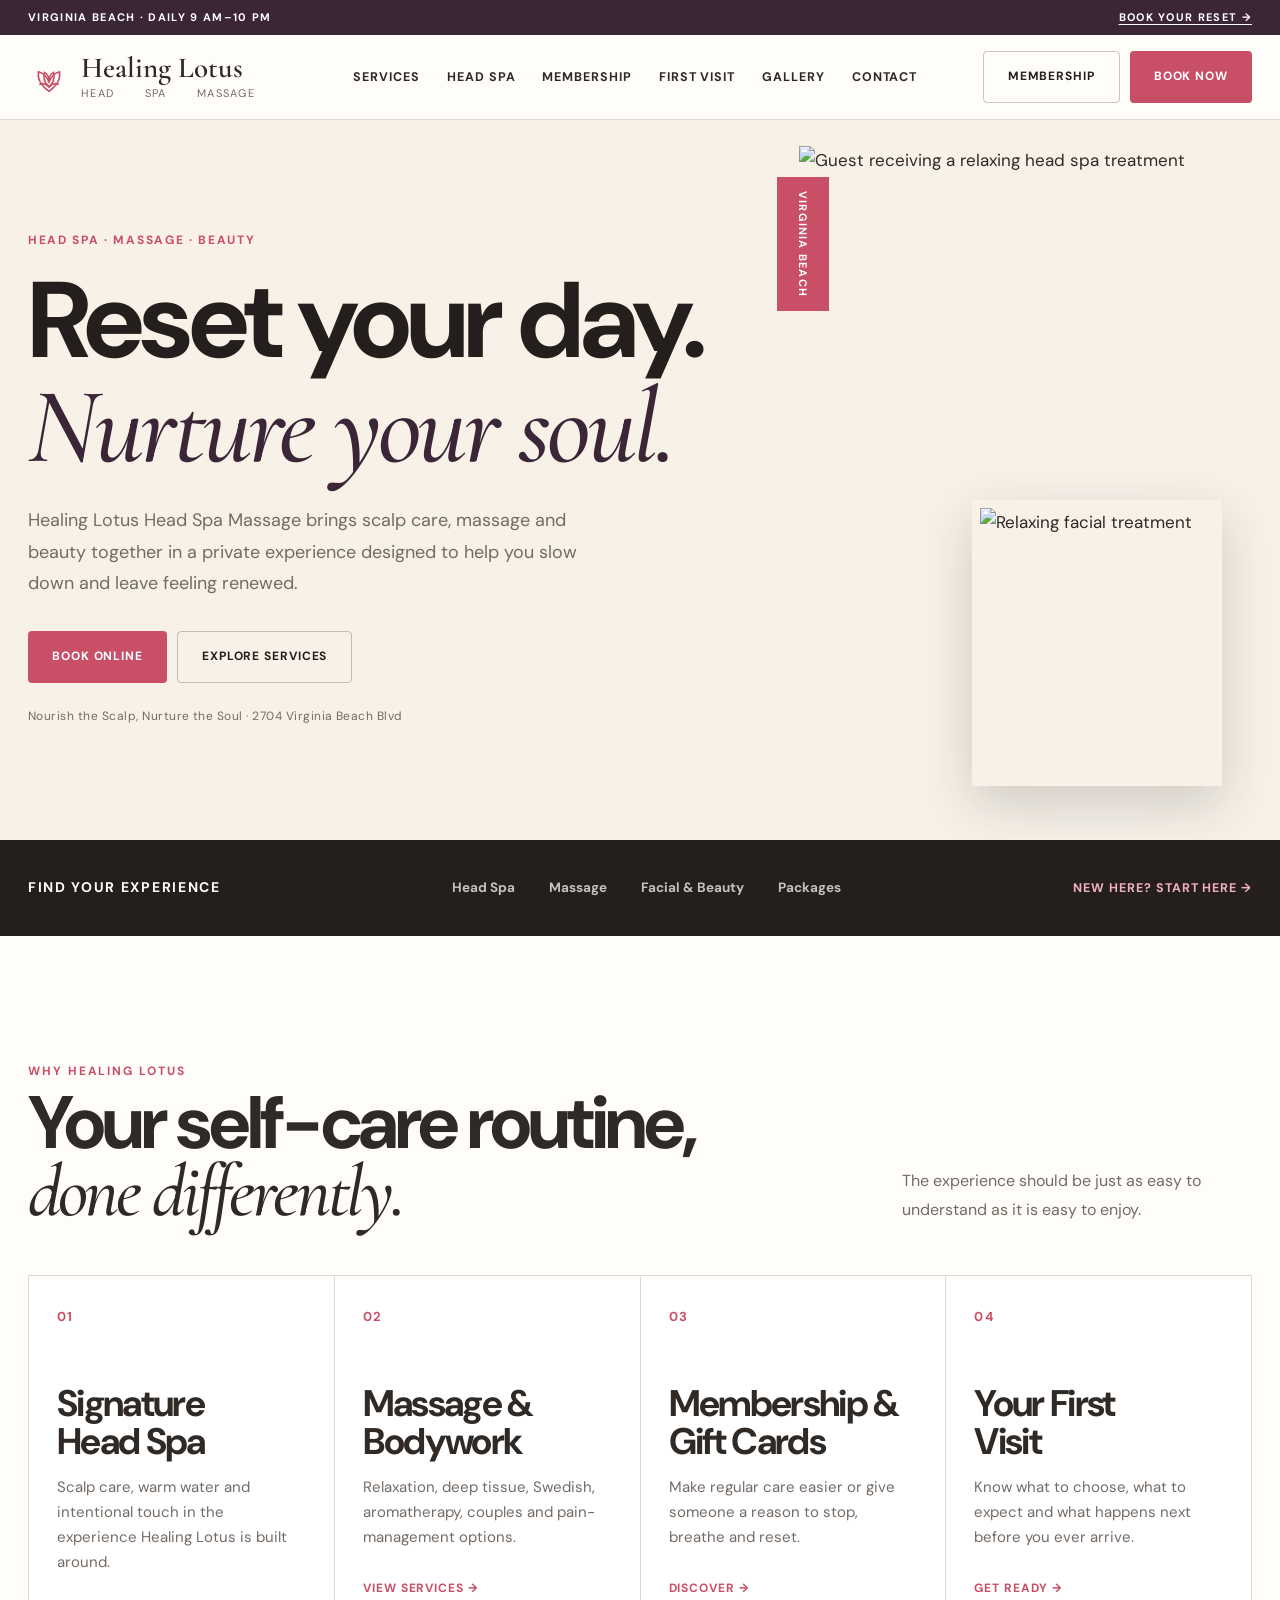
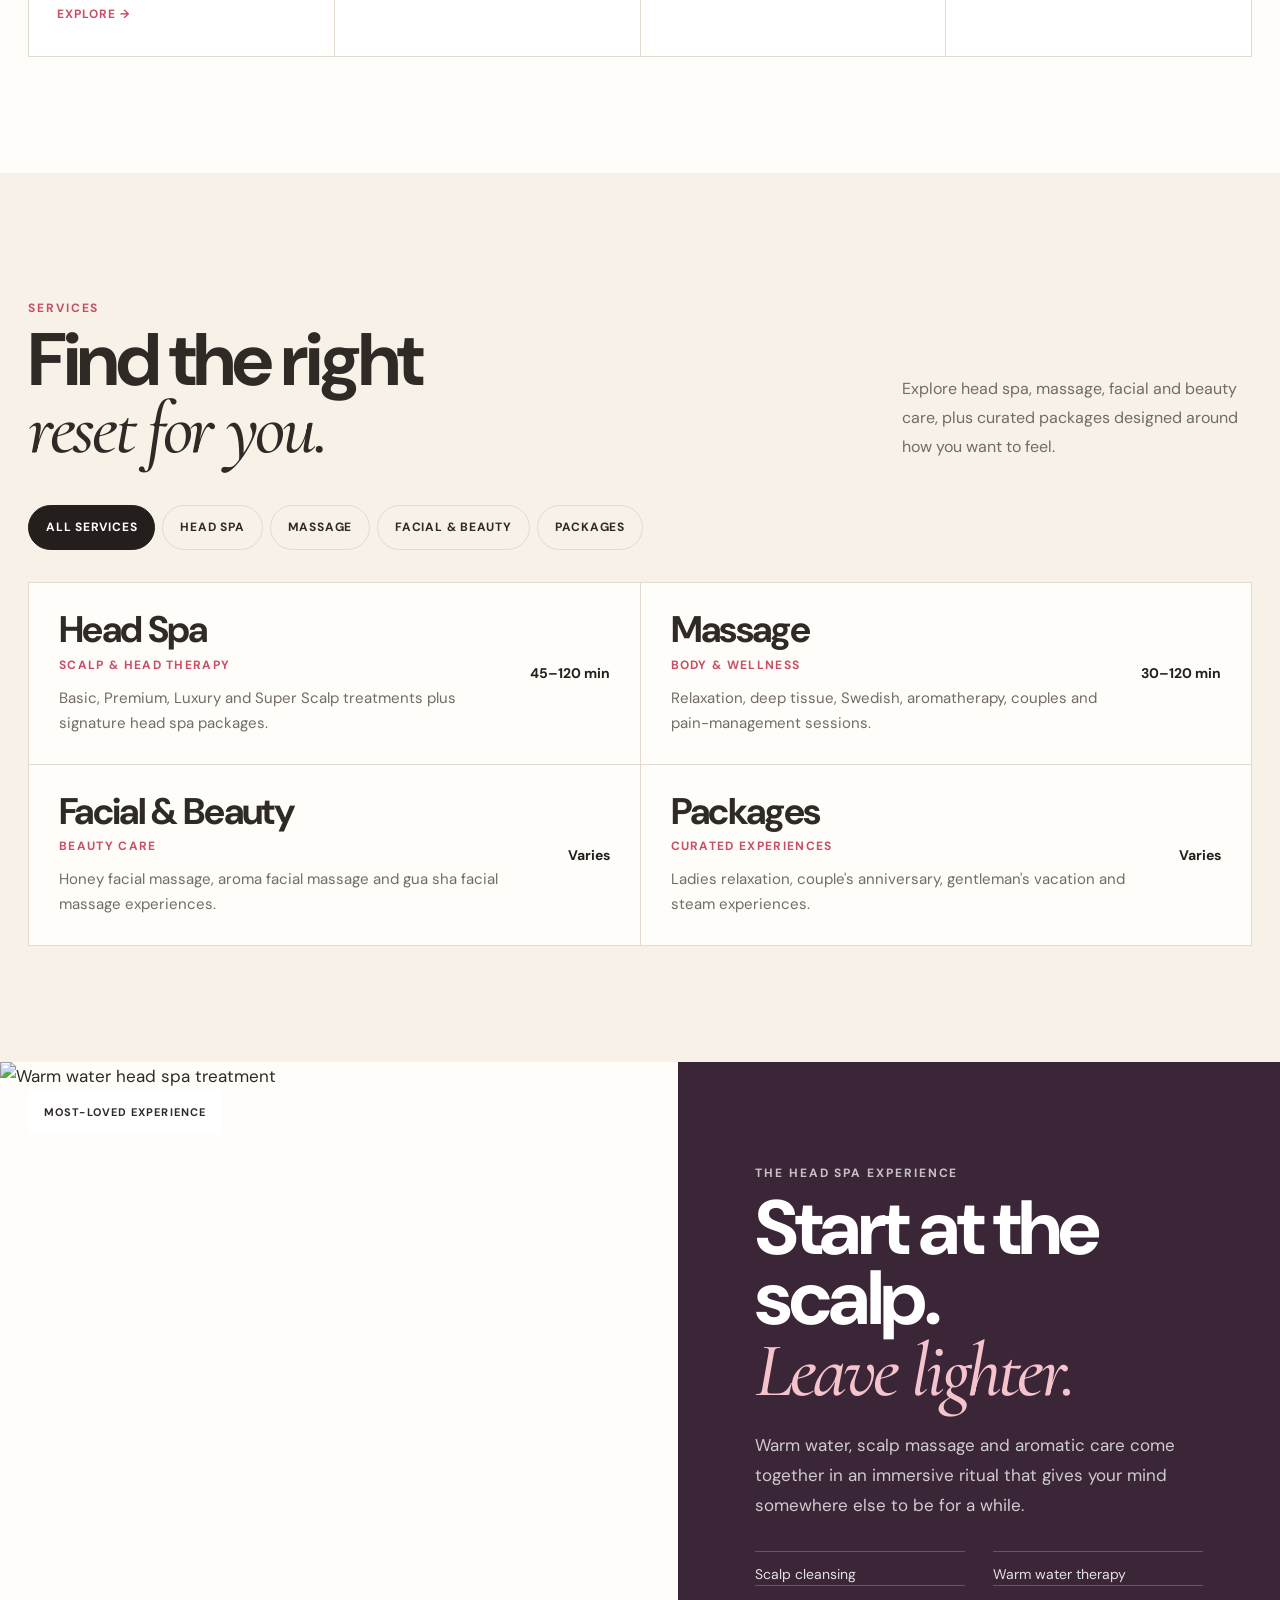
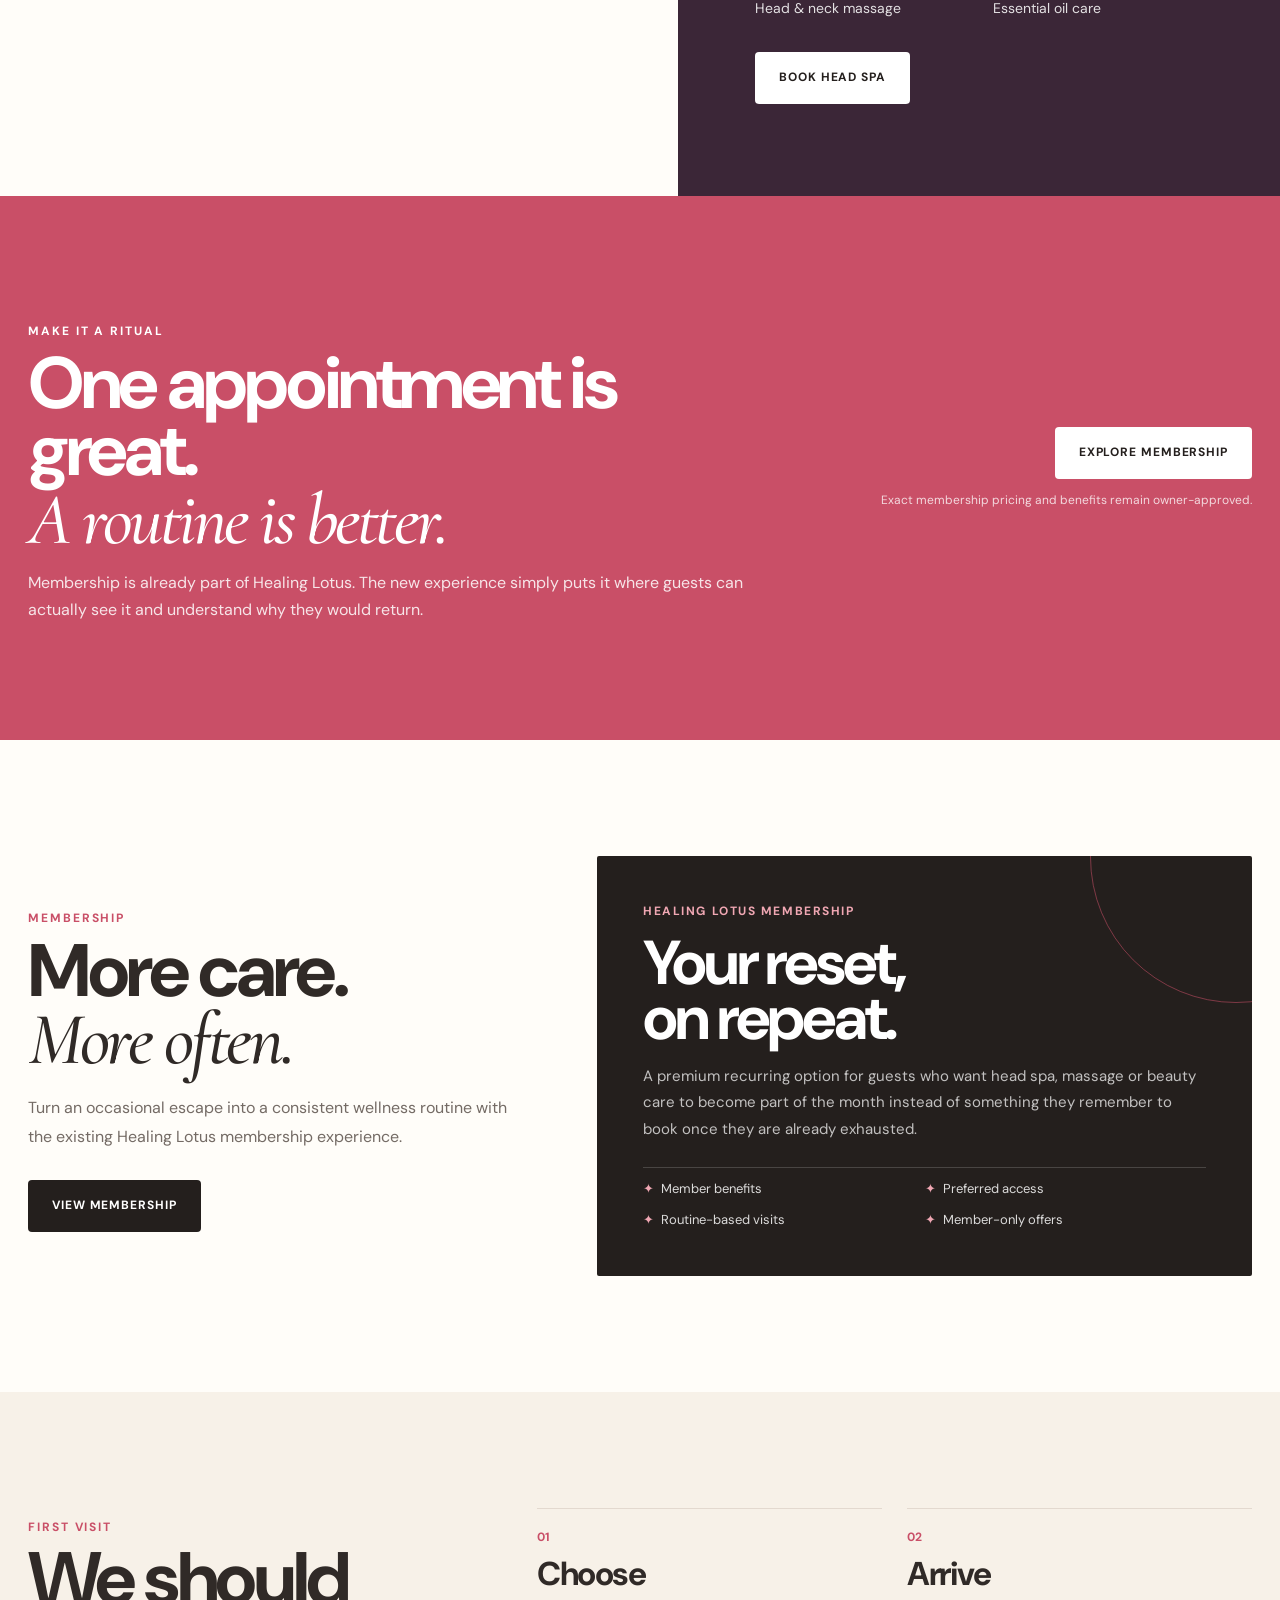
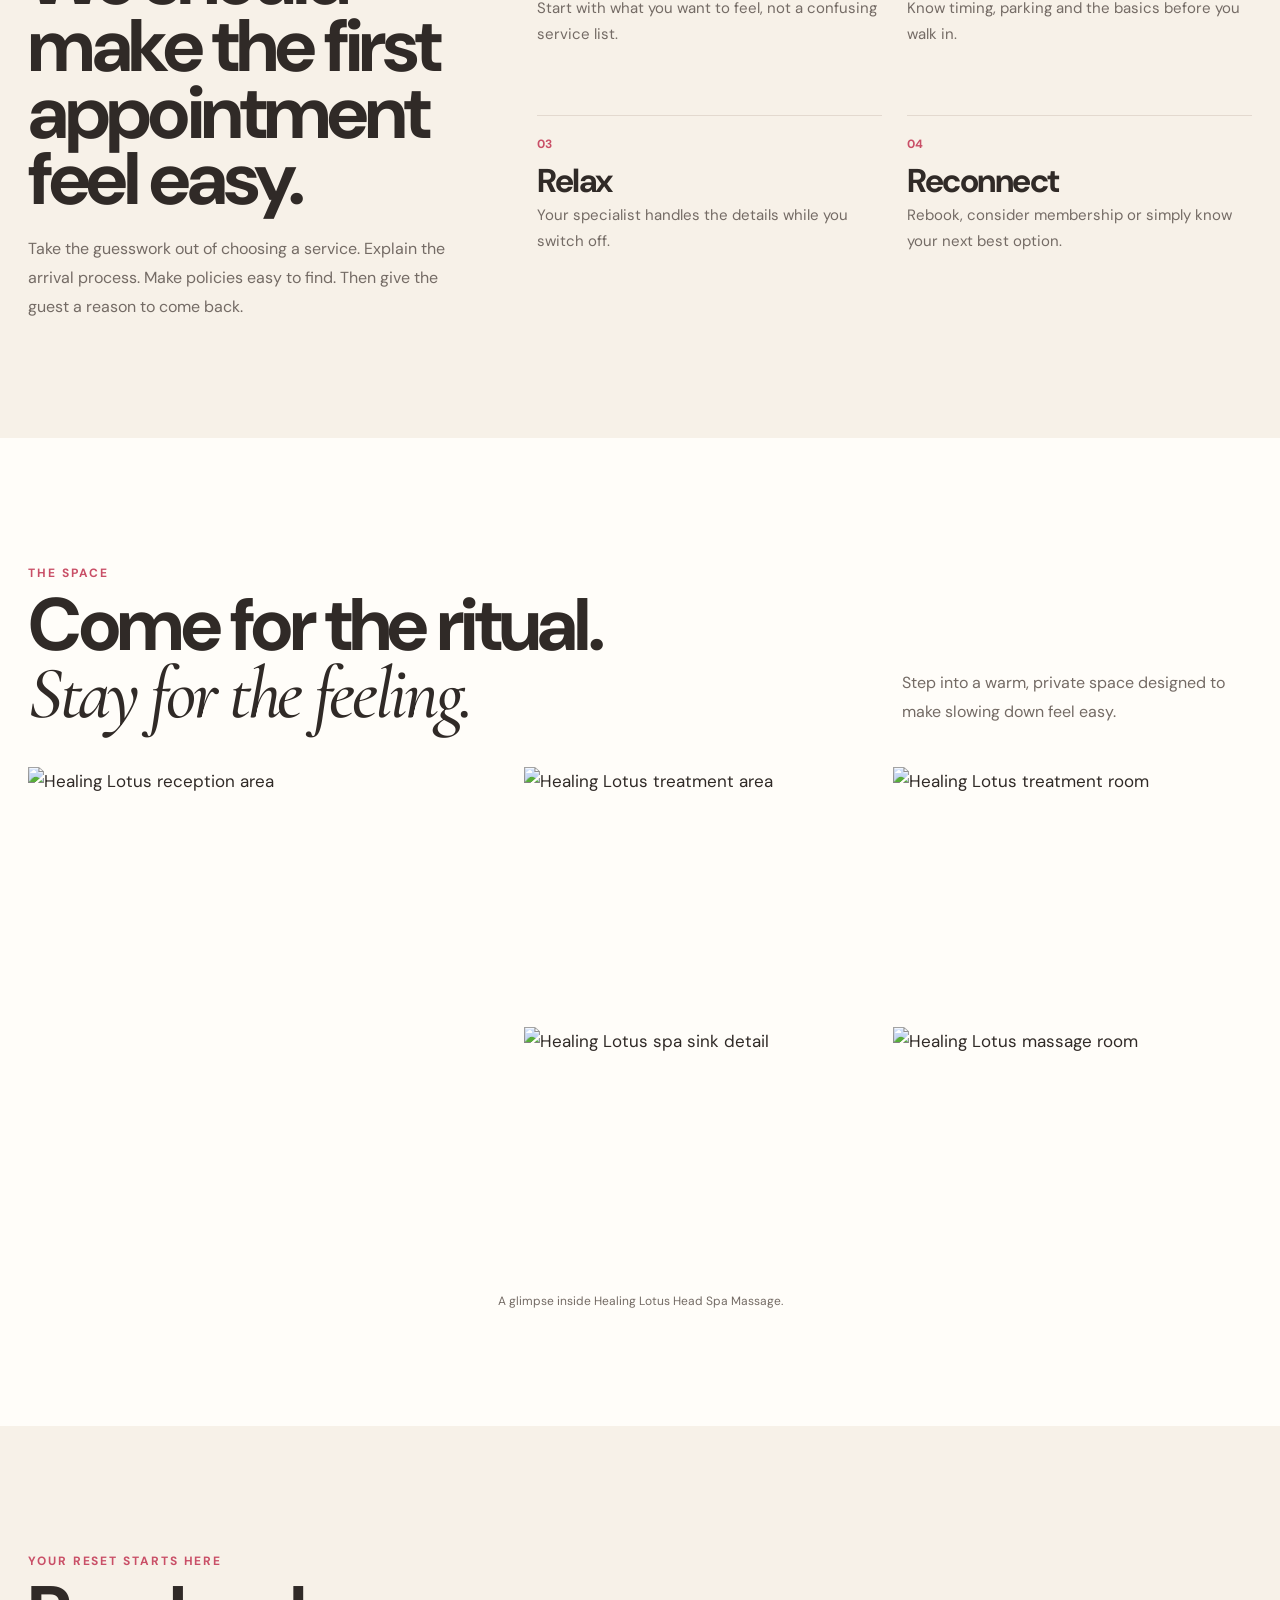
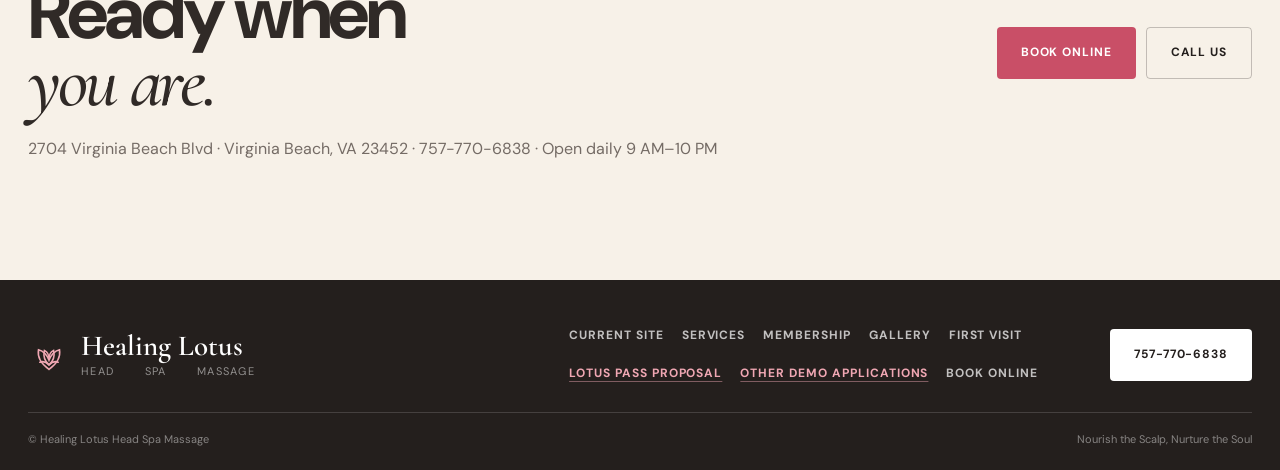
==== commit 2b3bc50e: "Update footer links and styles in index.html" ====
--- a/index.html
+++ b/index.html
@@ -281,6 +281,10 @@
   .step p{font-size:14.5px}
   .footer-links{font-size:11.5px}
 }
+
+.footer-links .footer-featured-link{color:#f0a7b3!important;text-decoration:underline;text-decoration-color:rgba(240,167,179,.45);text-underline-offset:4px}
+.footer-links .footer-featured-link:hover{color:#fff!important;text-decoration-color:#fff}
+@media(max-width:650px){.footer-links .footer-featured-link{display:inline-block}}
 </style>
 </head>
 <body>
@@ -307,5 +311,5 @@
 <section class="section gallery" id="gallery"><div class="container"><div class="section-head" style="display:flex;justify-content:space-between;align-items:end;gap:40px;margin-bottom:40px"><div><p class="eyebrow rose">The Space</p><h2>Come for the ritual.<br><span class="serif">Stay for the feeling.</span></h2></div><p class="lead" style="max-width:350px">Step into a warm, private space designed to make slowing down feel easy.</p></div><div class="gallery-grid"><div class="g large"><img src="https://s3-media0.fl.yelpcdn.com/bphoto/BllfAkZnJTCIStxuSQI8Jw/l.jpg" alt="Healing Lotus reception area" loading="lazy"></div><div class="g"><img src="https://images.fresha.com/locations/location-profile-images/2641389/4778582/2535a613-5d78-44e1-84af-16877e1b6c0d-HealingLotusHeadSpaMassage-US-Virginia-VirginiaBeach-Fresha.jpg?class=venue-gallery-large" alt="Healing Lotus treatment area" loading="lazy"></div><div class="g"><img src="https://images.fresha.com/locations/location-profile-images/2641389/4778583/ea819ec3-7843-4ace-a082-1e47e7ccf813-HealingLotusHeadSpaMassage-US-Virginia-VirginiaBeach-Fresha.jpg?class=venue-gallery-large" alt="Healing Lotus treatment room" loading="lazy"></div><div class="g"><img src="https://images.fresha.com/locations/location-profile-images/2641389/4778584/3c9fe306-26a0-4d36-a071-04e665db0d3d-HealingLotusHeadSpaMassage-US-Virginia-VirginiaBeach-Fresha.jpg?class=venue-gallery-large" alt="Healing Lotus spa sink detail" loading="lazy"></div><div class="g"><img src="https://images.fresha.com/locations/location-profile-images/2641389/4778581/5b2ec941-f9c5-4a59-9960-c493ba35158c-HealingLotusHeadSpaMassage-US-Virginia-VirginiaBeach-Fresha.jpg?class=venue-gallery-large" alt="Healing Lotus massage room" loading="lazy"></div></div><p class="gallery-note">A glimpse inside Healing Lotus Head Spa Massage.</p></div></section>
 <section class="section" id="contact" style="background:var(--cream)"><div class="container" style="display:grid;grid-template-columns:1fr auto;align-items:center;gap:40px"><div><p class="eyebrow rose">Your reset starts here</p><h2>Ready when<br><span class="serif">you are.</span></h2><p class="lead" style="margin-top:20px">2704 Virginia Beach Blvd · Virginia Beach, VA 23452 · 757-770-6838 · Open daily 9 AM–10 PM</p></div><div style="display:flex;gap:10px;flex-wrap:wrap"><a class="btn btn-pink" href="https://www.fresha.com/a/healing-lotus-head-spa-massage-virginia-beach-2704-virginia-beach-boulevard-em8l64a5" target="_blank" rel="noopener">Book Online</a><a class="btn btn-outline" href="tel:17577706838">Call Us</a></div></div></section>
 </main>
-<footer id="footer"><div class="container"><div class="footer-top"><a class="brand footer-brand" href="#top"><svg class="brand-icon" viewBox="0 0 64 64" aria-hidden="true"><path d="M32 54C21 46 14 35 16 24c7 2 13 8 16 16 3-8 9-14 16-16 2 11-5 22-16 30Z" fill="none" stroke="currentColor" stroke-width="2.4"/><path d="M32 47c-6-5-9-13-7-22 4 2 7 7 7 13 0-6 3-11 7-13 2 9-1 17-7 22Z" fill="none" stroke="currentColor" stroke-width="2.4"/><path d="M18 43c5-2 10 0 14 4 4-4 9-6 14-4" fill="none" stroke="currentColor" stroke-width="2.4" stroke-linecap="round"/></svg><span class="brand-copy"><span class="brand-name">Healing Lotus</span><span class="brand-sub">Head Spa Massage</span></span></a><div class="footer-links"><a href="https://www.lotusspava.com/" target="_blank" rel="noopener">Current Site</a><a href="#services">Services</a><a href="#membership">Membership</a><a href="#gallery">Gallery</a><a href="#first-visit">First Visit</a><a href="website/lotus-pass-proposal.html">Lotus Pass Proposal</a><a href="https://ewc-va.com/" target="_blank" rel="noopener">Other Demo Applications</a><a href="https://www.fresha.com/a/healing-lotus-head-spa-massage-virginia-beach-2704-virginia-beach-boulevard-em8l64a5" target="_blank" rel="noopener">Book Online</a></div><a class="btn btn-white" href="tel:17577706838">757-770-6838</a></div><div class="footer-bottom"><span>© Healing Lotus Head Spa Massage</span><span>Nourish the Scalp, Nurture the Soul</span></div></div></footer>
-</body></html>+<footer id="footer"><div class="container"><div class="footer-top"><a class="brand footer-brand" href="#top"><svg class="brand-icon" viewBox="0 0 64 64" aria-hidden="true"><path d="M32 54C21 46 14 35 16 24c7 2 13 8 16 16 3-8 9-14 16-16 2 11-5 22-16 30Z" fill="none" stroke="currentColor" stroke-width="2.4"/><path d="M32 47c-6-5-9-13-7-22 4 2 7 7 7 13 0-6 3-11 7-13 2 9-1 17-7 22Z" fill="none" stroke="currentColor" stroke-width="2.4"/><path d="M18 43c5-2 10 0 14 4 4-4 9-6 14-4" fill="none" stroke="currentColor" stroke-width="2.4" stroke-linecap="round"/></svg><span class="brand-copy"><span class="brand-name">Healing Lotus</span><span class="brand-sub">Head Spa Massage</span></span></a><div class="footer-links"><a href="https://www.lotusspava.com/" target="_blank" rel="noopener">Current Site</a><a href="#services">Services</a><a href="#membership">Membership</a><a href="#gallery">Gallery</a><a href="#first-visit">First Visit</a><a class="footer-featured-link" href="website/lotus-pass-proposal.html">Lotus Pass Proposal</a><a class="footer-featured-link" href="https://ewc-va.com/" target="_blank" rel="noopener">Other Demo Applications</a><a href="https://www.fresha.com/a/healing-lotus-head-spa-massage-virginia-beach-2704-virginia-beach-boulevard-em8l64a5" target="_blank" rel="noopener">Book Online</a></div><a class="btn btn-white" href="tel:17577706838">757-770-6838</a></div><div class="footer-bottom"><span>© Healing Lotus Head Spa Massage</span><span>Nourish the Scalp, Nurture the Soul</span></div></div></footer>
+</body></html>
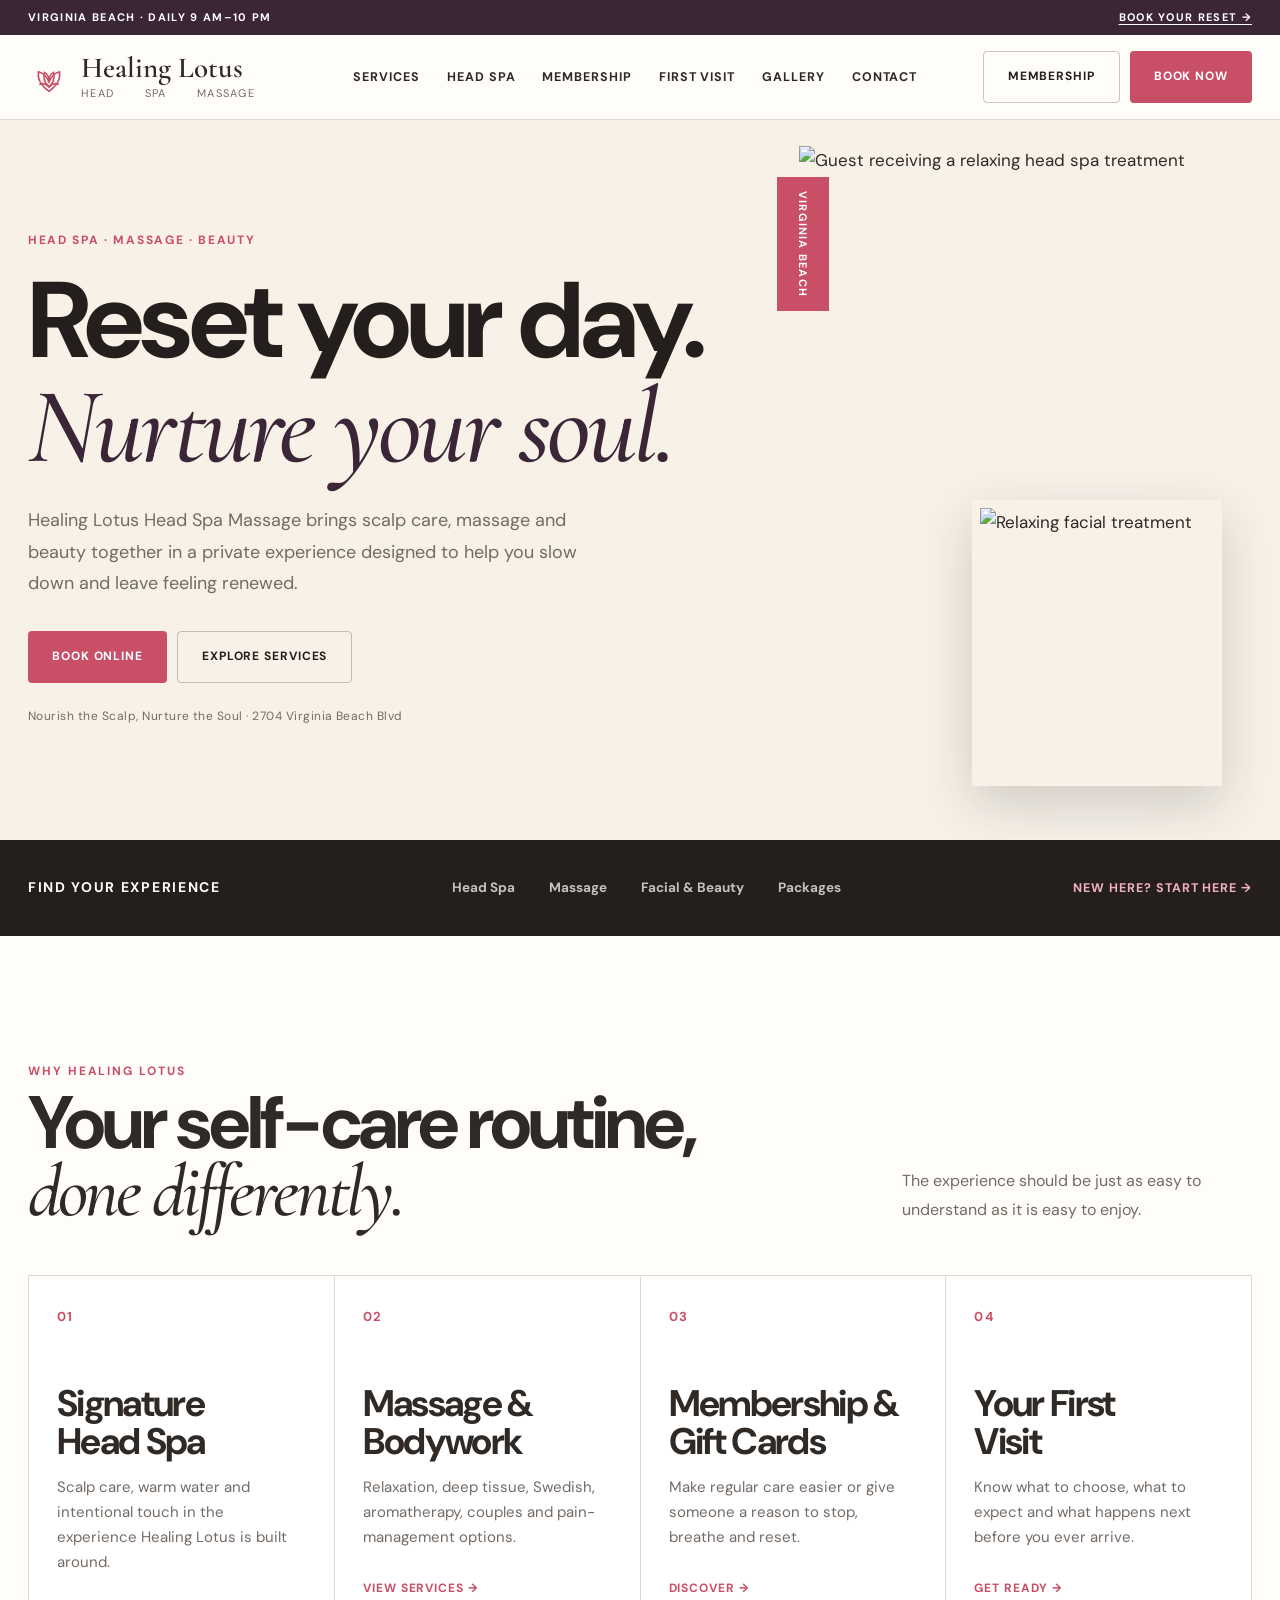
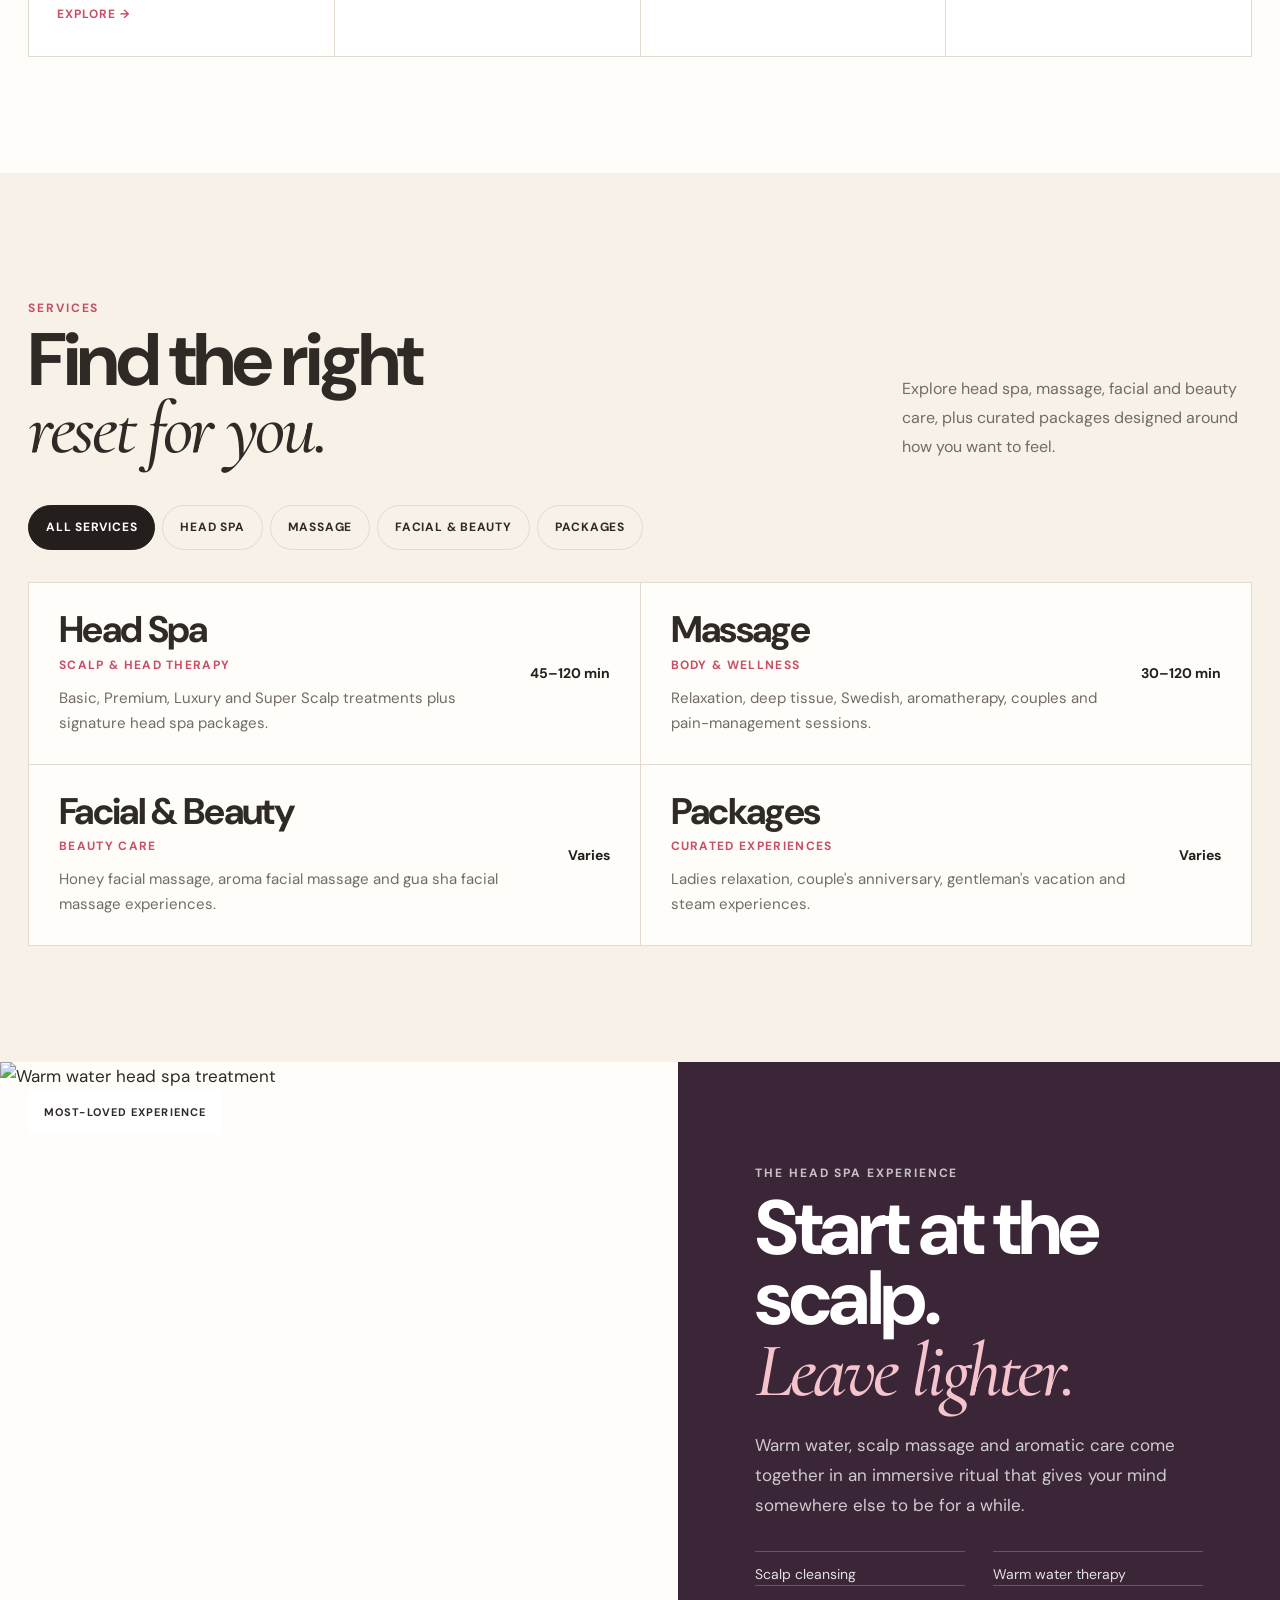
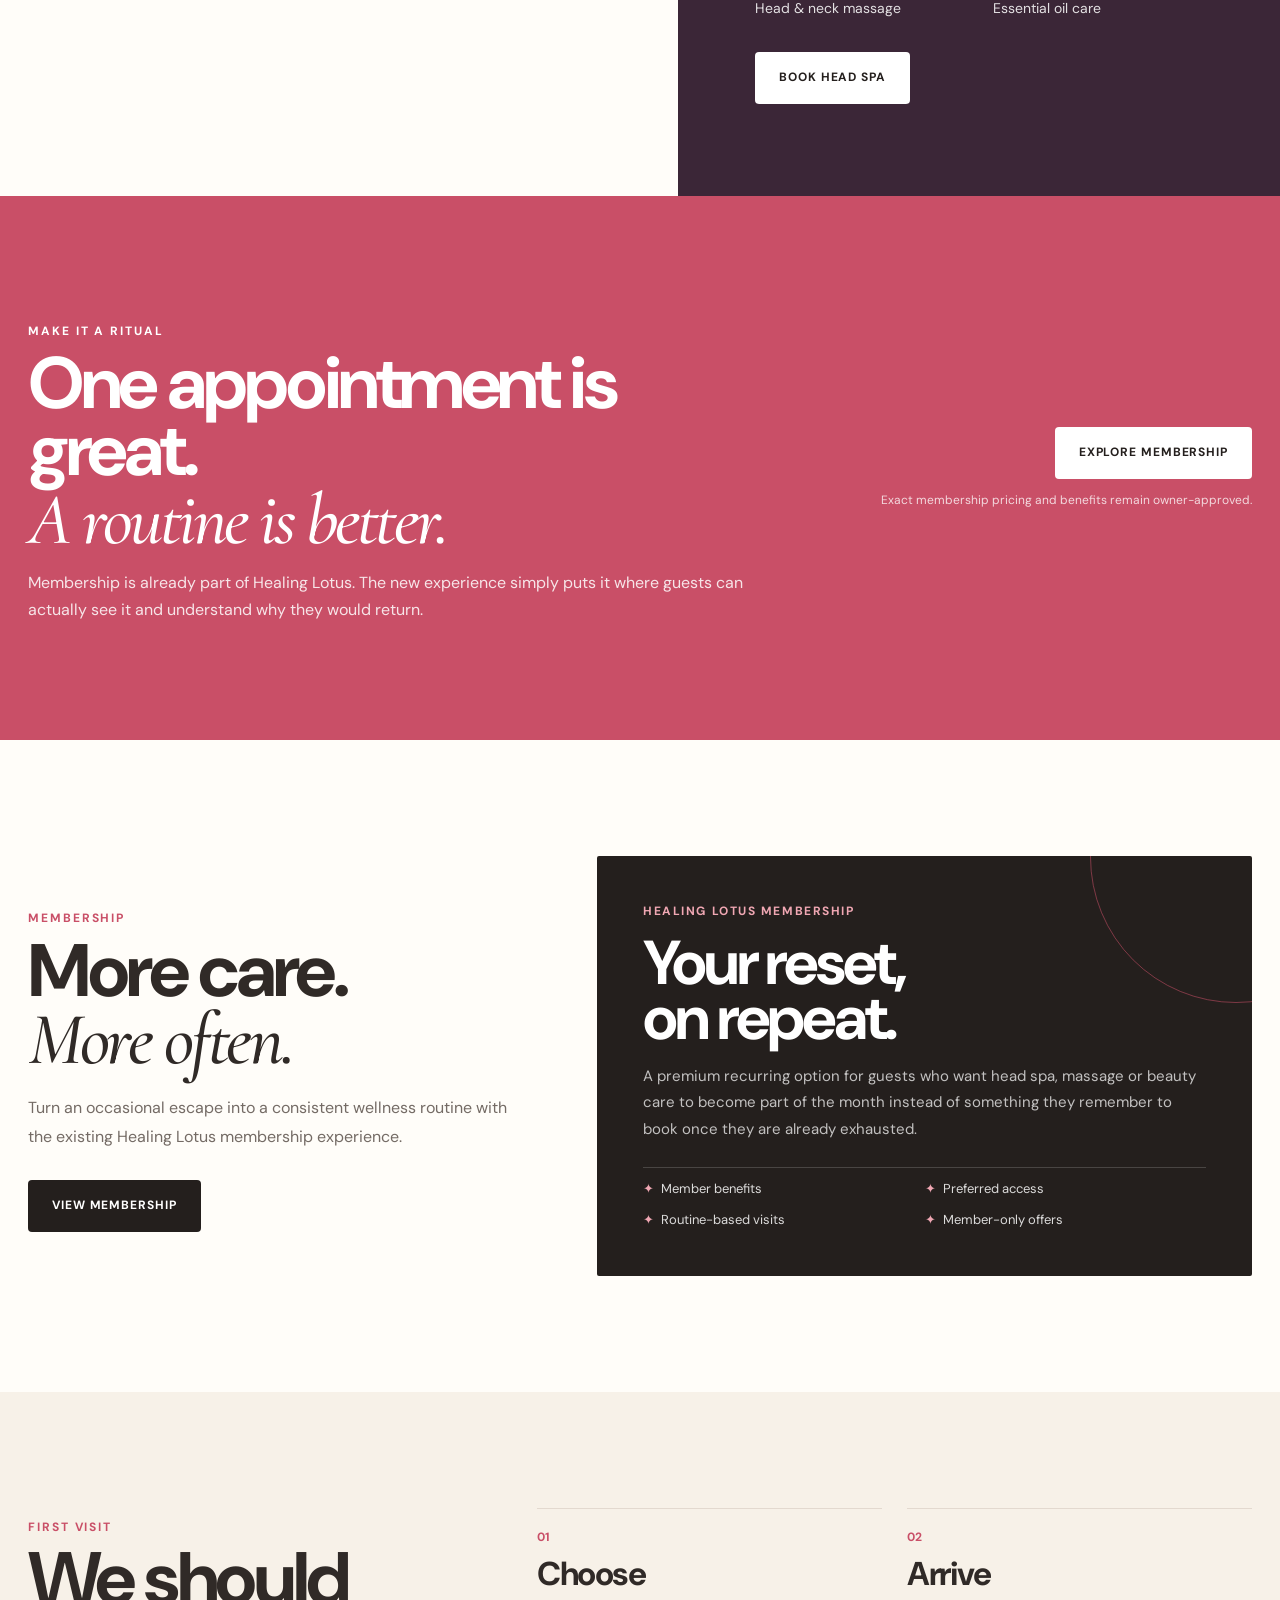
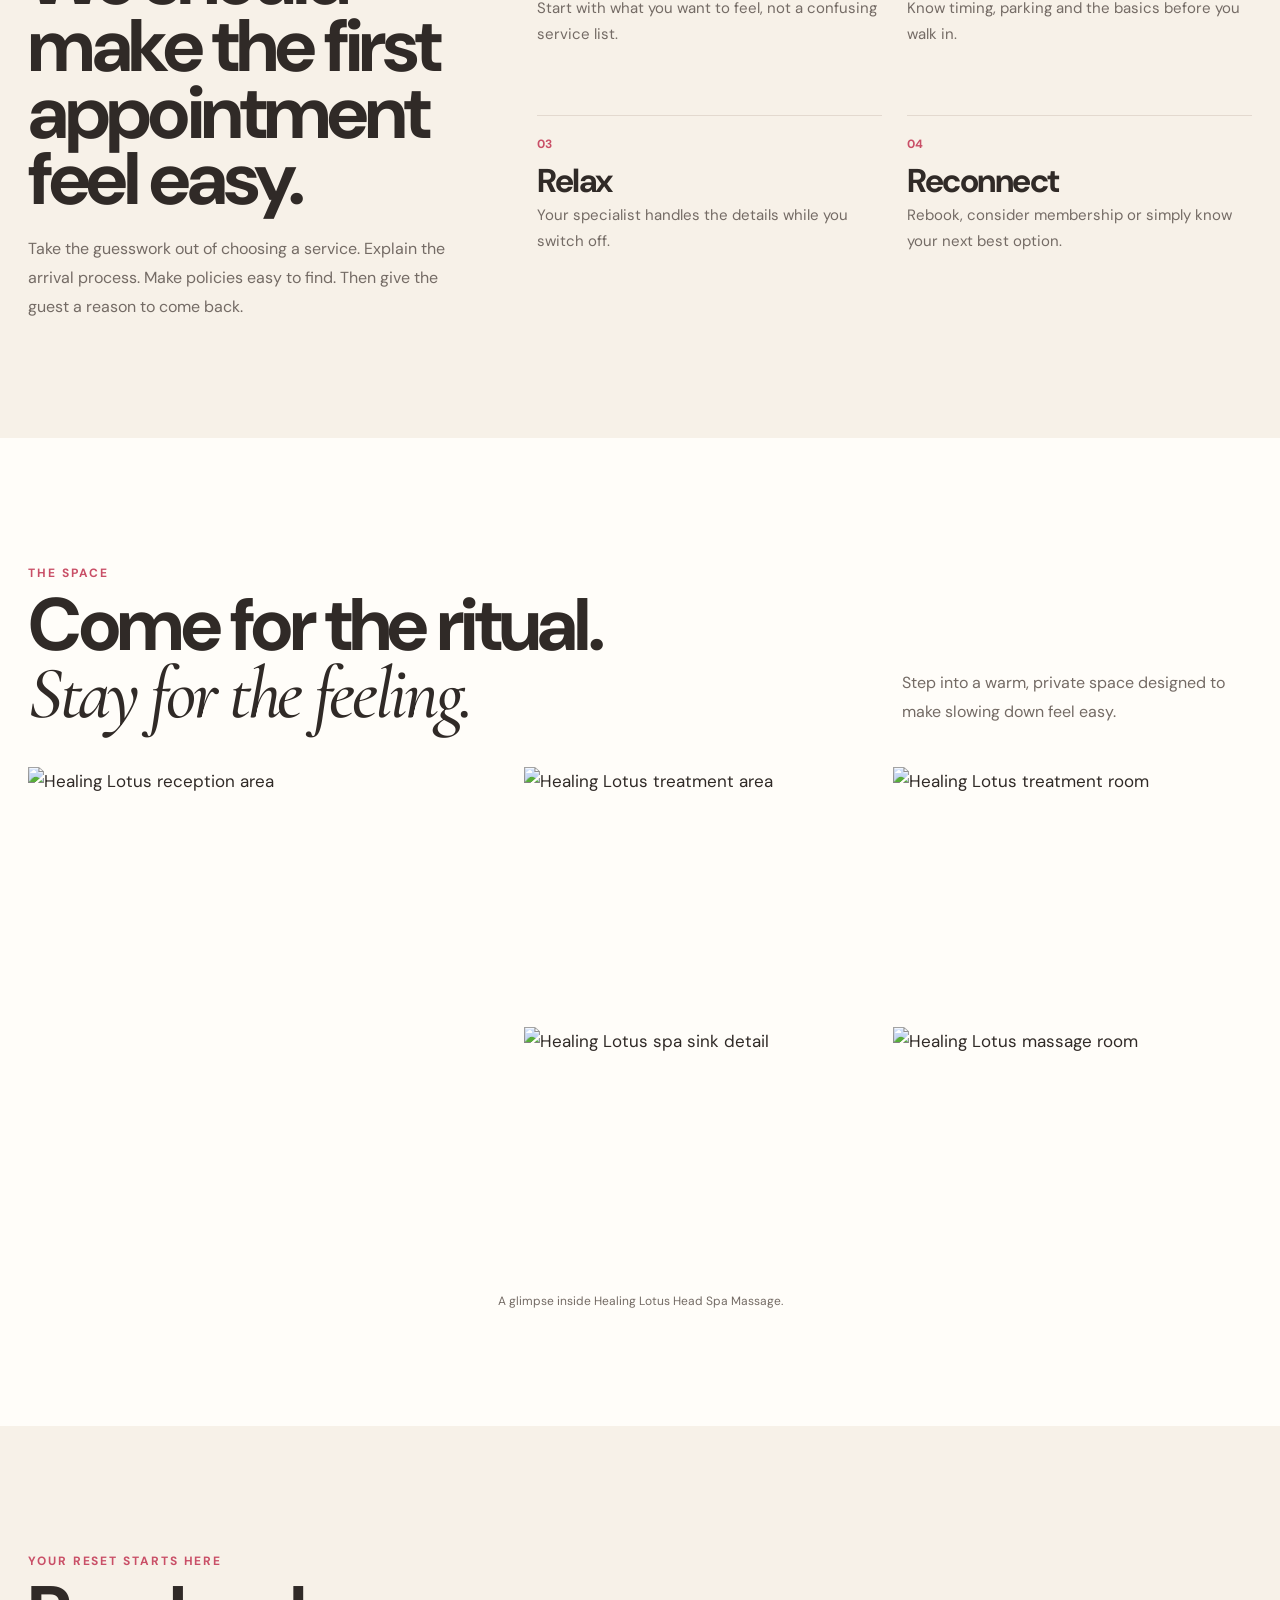
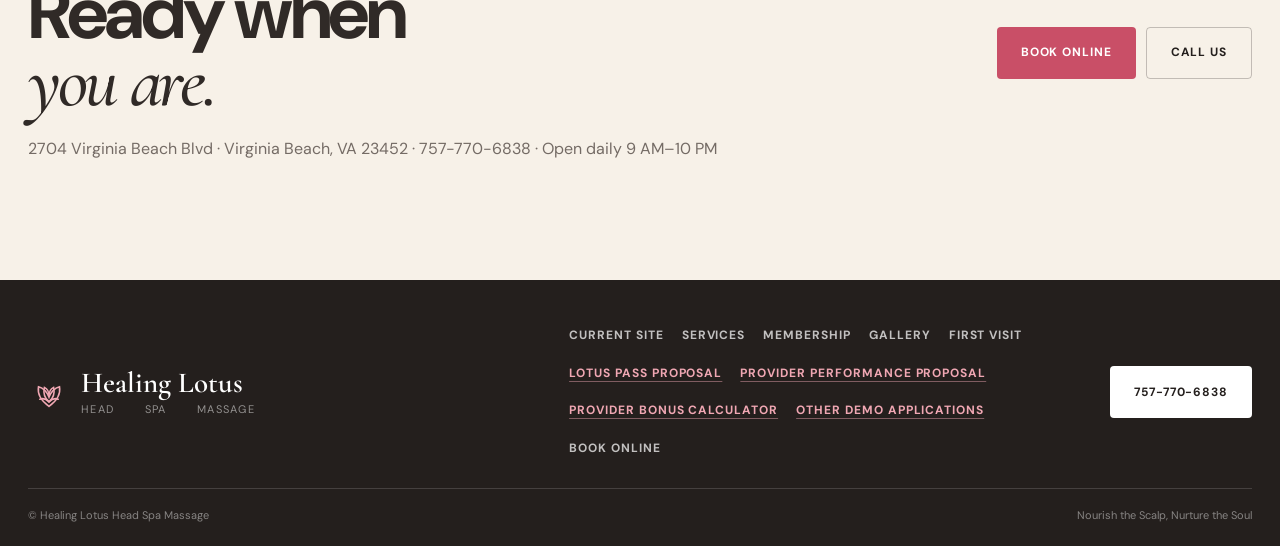
==== commit 0e542ffb: "Update fmt.Println message from 'Hello' to 'Goodbye'" ====
--- a/index.html
+++ b/index.html
@@ -44,7 +44,7 @@
 /* footer */
 footer{background:var(--black);color:white;padding:46px 0 22px}.footer-top{display:grid;grid-template-columns:1fr 1fr auto;align-items:center;gap:30px;padding-bottom:29px;border-bottom:1px solid rgba(255,255,255,.15)}.footer-brand .brand-name{color:white}.footer-brand .brand-sub{color:rgba(255,255,255,.5)}.footer-brand .brand-icon{color:#f0a7b3}.footer-links{display:flex;gap:18px;flex-wrap:wrap;font-size:10px;font-weight:700;letter-spacing:.08em;text-transform:uppercase}.footer-links a{color:rgba(255,255,255,.72)}.footer-bottom{display:flex;justify-content:space-between;gap:20px;padding-top:18px;color:rgba(255,255,255,.45);font-size:9px}
 @media(max-width:1050px){.nav{display:none}.menu{display:block}.header-right .btn-outline{display:none}.category-inner{grid-template-columns:1fr auto}.category-links{display:none}.hero-grid{grid-template-columns:1fr}.hero-copy{padding:85px 0 65px}.hero-media{min-height:560px;padding:0}.hero-media-main{inset:0}.hero-tag{left:18px}.perks-grid{grid-template-columns:1fr 1fr}.service-list{grid-template-columns:1fr}.feature{grid-template-columns:1fr}.feature-media{min-height:500px}.offer-inner{grid-template-columns:1fr}.offer-actions{text-align:left}.membership-grid,.visit-grid{grid-template-columns:1fr;gap:48px}.footer-top{grid-template-columns:1fr}}
-@media(max-width:650px){.container{width:calc(100% - 32px)}.utility .container{font-size:8px}.header-inner{min-height:72px}.brand{min-width:0}.brand-name{font-size:23px}.header-right .btn-dark{min-height:43px;padding:0 15px}.hero-copy{padding:75px 0 58px}.hero h1{font-size:68px}.hero-copy .lead{font-size:15px}.hero-media{min-height:455px}.hero-media-card{width:155px;height:185px;right:15px;bottom:20px;border-width:6px}.hero-tag{top:25px}.section{padding:78px 0}.perks-grid{grid-template-columns:1fr}.perk{min-height:220px}.perk h3{margin-top:46px}.dir-head{display:block}.dir-head .lead{margin-top:20px}.service-row{grid-template-columns:1fr;min-height:0}.service-time{justify-self:start}.feature-copy{padding:68px 26px}.feature-stats{grid-template-columns:1fr}.gallery-grid{grid-template-columns:1fr 1fr;grid-template-rows:180px 180px 180px}.g.large{grid-column:span 2;grid-row:auto}.membership-card{padding:31px}.membership-card h3{font-size:49px}.steps{grid-template-columns:1fr}.footer-bottom{display:block}.footer-bottom span{display:block;margin-top:7px}}
+@media(max-width:650px){.container{width:calc(100% - 32px)}.utility .container{font-size:8px}.header-inner{min-height:72px}.brand{min-width:0}.brand-name{font-size:23px}.brand-sub{font-size:9px;letter-spacing:.12em}.header-right .btn-dark{min-height:43px;padding:0 15px}.hero-copy{padding:75px 0 58px}.hero h1{font-size:68px}.hero-copy .lead{font-size:15px}.hero-media{min-height:455px}.hero-media-card{width:155px;height:185px;right:15px;bottom:20px;border-width:6px}.hero-tag{top:25px}.section{padding:78px 0}.perks-grid{grid-template-columns:1fr}.perk{min-height:220px}.perk h3{margin-top:46px}.dir-head{display:block}.dir-head .lead{margin-top:20px}.service-row{grid-template-columns:1fr;min-height:0}.service-time{justify-self:start}.feature-copy{padding:68px 26px}.feature-stats{grid-template-columns:1fr}.gallery-grid{grid-template-columns:1fr 1fr;grid-template-rows:180px 180px 180px}.g.large{grid-column:span 2;grid-row:auto}.membership-card{padding:31px}.membership-card h3{font-size:49px}.steps{grid-template-columns:1fr}.footer-bottom{display:block}.footer-bottom span{display:block;margin-top:7px}}
 @media(prefers-reduced-motion:reduce){html{scroll-behavior:auto}*{transition:none!important}}
 
 /* ===================== TYPE / DETAIL QA PASS ===================== */
@@ -288,28 +288,388 @@
 </style>
 </head>
 <body>
-<div class="utility"><div class="container"><span>Virginia Beach · Daily 9 AM–10 PM</span><a href="https://www.fresha.com/a/healing-lotus-head-spa-massage-virginia-beach-2704-virginia-beach-boulevard-em8l64a5" target="_blank" rel="noopener">Book your reset →</a></div></div>
+
+<div class="utility">
+  <div class="container">
+    <span>Virginia Beach · Daily 9 AM–10 PM</span>
+    <a href="https://www.fresha.com/a/healing-lotus-head-spa-massage-virginia-beach-2704-virginia-beach-boulevard-em8l64a5" target="_blank" rel="noopener">Book your reset →</a>
+  </div>
+</div>
+
 <header>
-<div class="header-inner container">
-<a class="brand" href="#top" aria-label="Healing Lotus Head Spa Massage">
-<svg class="brand-icon" viewBox="0 0 64 64" aria-hidden="true"><path d="M32 54C21 46 14 35 16 24c7 2 13 8 16 16 3-8 9-14 16-16 2 11-5 22-16 30Z" fill="none" stroke="currentColor" stroke-width="2.4"/><path d="M32 47c-6-5-9-13-7-22 4 2 7 7 7 13 0-6 3-11 7-13 2 9-1 17-7 22Z" fill="none" stroke="currentColor" stroke-width="2.4"/><path d="M18 43c5-2 10 0 14 4 4-4 9-6 14-4" fill="none" stroke="currentColor" stroke-width="2.4" stroke-linecap="round"/></svg>
-<span class="brand-copy"><span class="brand-name">Healing Lotus</span><span class="brand-sub">Head Spa Massage</span></span>
-</a>
-<nav class="nav"><a href="#services">Services</a><a href="#head-spa">Head Spa</a><a href="#membership">Membership</a><a href="#first-visit">First Visit</a><a href="#gallery">Gallery</a><a href="#contact">Contact</a></nav>
-<div class="header-right"><a class="btn btn-outline" href="#membership">Membership</a><a class="btn btn-pink" href="https://www.fresha.com/a/healing-lotus-head-spa-massage-virginia-beach-2704-virginia-beach-boulevard-em8l64a5" target="_blank" rel="noopener">Book Now</a><button class="menu" aria-label="Menu">☰</button></div>
-</div>
+  <div class="header-inner container">
+    <a class="brand" href="#top" aria-label="Healing Lotus Head Spa Massage">
+      <svg class="brand-icon" viewBox="0 0 64 64" aria-hidden="true">
+        <path d="M32 54C21 46 14 35 16 24c7 2 13 8 16 16 3-8 9-14 16-16 2 11-5 22-16 30Z" fill="none" stroke="currentColor" stroke-width="2.4"/>
+        <path d="M32 47c-6-5-9-13-7-22 4 2 7 7 7 13 0-6 3-11 7-13 2 9-1 17-7 22Z" fill="none" stroke="currentColor" stroke-width="2.4"/>
+        <path d="M18 43c5-2 10 0 14 4 4-4 9-6 14-4" fill="none" stroke="currentColor" stroke-width="2.4" stroke-linecap="round"/>
+      </svg>
+      <span class="brand-copy">
+        <span class="brand-name">Healing Lotus</span>
+        <span class="brand-sub">Head Spa Massage</span>
+      </span>
+    </a>
+
+    <nav class="nav">
+      <a href="#services">Services</a>
+      <a href="#head-spa">Head Spa</a>
+      <a href="#membership">Membership</a>
+      <a href="#first-visit">First Visit</a>
+      <a href="#gallery">Gallery</a>
+      <a href="#contact">Contact</a>
+    </nav>
+
+    <div class="header-right">
+      <a class="btn btn-outline" href="#membership">Membership</a>
+      <a class="btn btn-pink" href="https://www.fresha.com/a/healing-lotus-head-spa-massage-virginia-beach-2704-virginia-beach-boulevard-em8l64a5" target="_blank" rel="noopener">Book Now</a>
+      <button class="menu" aria-label="Menu">☰</button>
+    </div>
+  </div>
 </header>
+
 <main id="top">
-<section class="hero"><div class="container hero-grid"><div class="hero-copy"><div class="hero-copy-inner"><div class="hero-kicker">Head Spa · Massage · Beauty</div><h1><span class="hero-line-one">Reset your day.</span><span class="soft hero-line-two">Nurture your soul.</span></h1><p class="lead">Healing Lotus Head Spa Massage brings scalp care, massage and beauty together in a private experience designed to help you slow down and leave feeling renewed.</p><div class="hero-actions"><a class="btn btn-pink" href="https://www.fresha.com/a/healing-lotus-head-spa-massage-virginia-beach-2704-virginia-beach-boulevard-em8l64a5" target="_blank" rel="noopener">Book Online</a><a class="btn btn-outline" href="#services">Explore Services</a></div><div class="hero-note">Nourish the Scalp, Nurture the Soul · 2704 Virginia Beach Blvd</div></div></div><div class="hero-media"><div class="hero-media-main"><img src="https://www.thrive4peakperformance.com/images/head-spa-hero.jpg" alt="Guest receiving a relaxing head spa treatment" fetchpriority="high"></div><div class="hero-media-card"><img src="https://classpass-res.cloudinary.com/image/upload/f_auto/q_auto/xqhh0j352x9shosa83wa.jpg" alt="Relaxing facial treatment" loading="lazy"></div><div class="hero-tag">Virginia Beach</div></div></div></section>
-<section class="category-bar"><div class="container category-inner"><span class="category-title">Find your experience</span><div class="category-links"><a href="#head-spa">Head Spa</a><a href="#services">Massage</a><a href="#services">Facial & Beauty</a><a href="#services">Packages</a></div><a class="category-cta" href="#first-visit">New here? Start here →</a></div></section>
-<section class="section perks"><div class="container"><div class="perks-head"><div><p class="eyebrow rose">Why Healing Lotus</p><h2>Your self-care routine,<br><span class="serif">done differently.</span></h2></div><p class="lead" style="max-width:350px">The experience should be just as easy to understand as it is easy to enjoy.</p></div><div class="perks-grid"><article class="perk"><div class="perk-number">01</div><h3>Signature<br>Head Spa</h3><p>Scalp care, warm water and intentional touch in the experience Healing Lotus is built around.</p><a href="#head-spa">Explore →</a></article><article class="perk"><div class="perk-number">02</div><h3>Massage &<br>Bodywork</h3><p>Relaxation, deep tissue, Swedish, aromatherapy, couples and pain-management options.</p><a href="#services">View services →</a></article><article class="perk"><div class="perk-number">03</div><h3>Membership &<br>Gift Cards</h3><p>Make regular care easier or give someone a reason to stop, breathe and reset.</p><a href="#membership">Discover →</a></article><article class="perk"><div class="perk-number">04</div><h3>Your First<br>Visit</h3><p>Know what to choose, what to expect and what happens next before you ever arrive.</p><a href="#first-visit">Get ready →</a></article></div></div></section>
-<section class="section directory" id="services"><div class="container"><div class="dir-head"><div><p class="eyebrow rose">Services</p><h2>Find the right<br><span class="serif">reset for you.</span></h2></div><p class="lead">Explore head spa, massage, facial and beauty care, plus curated packages designed around how you want to feel.</p></div><div class="dir-tabs"><a class="active" href="#services">All Services</a><a href="#head-spa">Head Spa</a><a href="#services">Massage</a><a href="#services">Facial & Beauty</a><a href="#services">Packages</a></div><div class="service-list"><article class="service-row"><div><h3>Head Spa</h3><small>Scalp & Head Therapy</small><p>Basic, Premium, Luxury and Super Scalp treatments plus signature head spa packages.</p></div><div class="service-time">45–120 min</div></article><article class="service-row"><div><h3>Massage</h3><small>Body & Wellness</small><p>Relaxation, deep tissue, Swedish, aromatherapy, couples and pain-management sessions.</p></div><div class="service-time">30–120 min</div></article><article class="service-row"><div><h3>Facial & Beauty</h3><small>Beauty Care</small><p>Honey facial massage, aroma facial massage and gua sha facial massage experiences.</p></div><div class="service-time">Varies</div></article><article class="service-row"><div><h3>Packages</h3><small>Curated Experiences</small><p>Ladies relaxation, couple's anniversary, gentleman's vacation and steam experiences.</p></div><div class="service-time">Varies</div></article></div></div></section>
-<section class="feature" id="head-spa"><div class="feature-media"><img src="https://budapestskincare.com/images/signature-head-spa-treatment.jpg" alt="Warm water head spa treatment" loading="lazy"><div class="feature-label">Most-Loved Experience</div></div><div class="feature-copy"><div><p class="eyebrow light">The Head Spa Experience</p><h2>Start at the scalp.<br><em>Leave lighter.</em></h2><p class="lead">Warm water, scalp massage and aromatic care come together in an immersive ritual that gives your mind somewhere else to be for a while.</p><div class="feature-stats"><div class="stat">Scalp cleansing</div><div class="stat">Warm water therapy</div><div class="stat">Head & neck massage</div><div class="stat">Essential oil care</div></div><a class="btn btn-white" href="https://www.fresha.com/a/healing-lotus-head-spa-massage-virginia-beach-2704-virginia-beach-boulevard-em8l64a5" target="_blank" rel="noopener">Book Head Spa</a></div></div></section>
-<section class="section offer"><div class="container offer-inner"><div><p class="eyebrow" style="color:#fff">Make It a Ritual</p><h2>One appointment is great.<br><em>A routine is better.</em></h2><div class="offer-copy"><p>Membership is already part of Healing Lotus. The new experience simply puts it where guests can actually see it and understand why they would return.</p></div></div><div class="offer-actions"><a class="btn btn-white" href="#membership">Explore Membership</a><small>Exact membership pricing and benefits remain owner-approved.</small></div></div></section>
-<section class="section membership" id="membership"><div class="container membership-grid"><div><p class="eyebrow rose">Membership</p><h2>More care.<br><span class="serif">More often.</span></h2><p class="lead" style="margin:22px 0 28px;max-width:560px">Turn an occasional escape into a consistent wellness routine with the existing Healing Lotus membership experience.</p><a class="btn btn-dark" href="https://www.fresha.com/a/healing-lotus-head-spa-massage-virginia-beach-2704-virginia-beach-boulevard-em8l64a5" target="_blank" rel="noopener">View Membership</a></div><div class="membership-card"><div class="membership-card-label">Healing Lotus Membership</div><h3>Your reset,<br>on repeat.</h3><p>A premium recurring option for guests who want head spa, massage or beauty care to become part of the month instead of something they remember to book once they are already exhausted.</p><div class="benefits"><div>Member benefits</div><div>Preferred access</div><div>Routine-based visits</div><div>Member-only offers</div></div></div></div></section>
-<section class="section visit" id="first-visit"><div class="container visit-grid"><div><p class="eyebrow rose">First Visit</p><h2>We should make the first appointment feel easy.</h2><p class="lead" style="margin-top:22px">Take the guesswork out of choosing a service. Explain the arrival process. Make policies easy to find. Then give the guest a reason to come back.</p></div><div class="steps"><div class="step"><div class="step-num">01</div><h3>Choose</h3><p>Start with what you want to feel, not a confusing service list.</p></div><div class="step"><div class="step-num">02</div><h3>Arrive</h3><p>Know timing, parking and the basics before you walk in.</p></div><div class="step"><div class="step-num">03</div><h3>Relax</h3><p>Your specialist handles the details while you switch off.</p></div><div class="step"><div class="step-num">04</div><h3>Reconnect</h3><p>Rebook, consider membership or simply know your next best option.</p></div></div></div></section>
-<section class="section gallery" id="gallery"><div class="container"><div class="section-head" style="display:flex;justify-content:space-between;align-items:end;gap:40px;margin-bottom:40px"><div><p class="eyebrow rose">The Space</p><h2>Come for the ritual.<br><span class="serif">Stay for the feeling.</span></h2></div><p class="lead" style="max-width:350px">Step into a warm, private space designed to make slowing down feel easy.</p></div><div class="gallery-grid"><div class="g large"><img src="https://s3-media0.fl.yelpcdn.com/bphoto/BllfAkZnJTCIStxuSQI8Jw/l.jpg" alt="Healing Lotus reception area" loading="lazy"></div><div class="g"><img src="https://images.fresha.com/locations/location-profile-images/2641389/4778582/2535a613-5d78-44e1-84af-16877e1b6c0d-HealingLotusHeadSpaMassage-US-Virginia-VirginiaBeach-Fresha.jpg?class=venue-gallery-large" alt="Healing Lotus treatment area" loading="lazy"></div><div class="g"><img src="https://images.fresha.com/locations/location-profile-images/2641389/4778583/ea819ec3-7843-4ace-a082-1e47e7ccf813-HealingLotusHeadSpaMassage-US-Virginia-VirginiaBeach-Fresha.jpg?class=venue-gallery-large" alt="Healing Lotus treatment room" loading="lazy"></div><div class="g"><img src="https://images.fresha.com/locations/location-profile-images/2641389/4778584/3c9fe306-26a0-4d36-a071-04e665db0d3d-HealingLotusHeadSpaMassage-US-Virginia-VirginiaBeach-Fresha.jpg?class=venue-gallery-large" alt="Healing Lotus spa sink detail" loading="lazy"></div><div class="g"><img src="https://images.fresha.com/locations/location-profile-images/2641389/4778581/5b2ec941-f9c5-4a59-9960-c493ba35158c-HealingLotusHeadSpaMassage-US-Virginia-VirginiaBeach-Fresha.jpg?class=venue-gallery-large" alt="Healing Lotus massage room" loading="lazy"></div></div><p class="gallery-note">A glimpse inside Healing Lotus Head Spa Massage.</p></div></section>
-<section class="section" id="contact" style="background:var(--cream)"><div class="container" style="display:grid;grid-template-columns:1fr auto;align-items:center;gap:40px"><div><p class="eyebrow rose">Your reset starts here</p><h2>Ready when<br><span class="serif">you are.</span></h2><p class="lead" style="margin-top:20px">2704 Virginia Beach Blvd · Virginia Beach, VA 23452 · 757-770-6838 · Open daily 9 AM–10 PM</p></div><div style="display:flex;gap:10px;flex-wrap:wrap"><a class="btn btn-pink" href="https://www.fresha.com/a/healing-lotus-head-spa-massage-virginia-beach-2704-virginia-beach-boulevard-em8l64a5" target="_blank" rel="noopener">Book Online</a><a class="btn btn-outline" href="tel:17577706838">Call Us</a></div></div></section>
+
+<section class="hero">
+  <div class="container hero-grid">
+    <div class="hero-copy">
+      <div class="hero-copy-inner">
+        <div class="hero-kicker">Head Spa · Massage · Beauty</div>
+        <h1>
+          <span class="hero-line-one">Reset your day.</span>
+          <span class="soft hero-line-two">Nurture your soul.</span>
+        </h1>
+        <p class="lead">Healing Lotus Head Spa Massage brings scalp care, massage and beauty together in a private experience designed to help you slow down and leave feeling renewed.</p>
+        <div class="hero-actions">
+          <a class="btn btn-pink" href="https://www.fresha.com/a/healing-lotus-head-spa-massage-virginia-beach-2704-virginia-beach-boulevard-em8l64a5" target="_blank" rel="noopener">Book Online</a>
+          <a class="btn btn-outline" href="#services">Explore Services</a>
+        </div>
+        <div class="hero-note">Nourish the Scalp, Nurture the Soul · 2704 Virginia Beach Blvd</div>
+      </div>
+    </div>
+
+    <div class="hero-media">
+      <div class="hero-media-main">
+        <img src="https://www.thrive4peakperformance.com/images/head-spa-hero.jpg" alt="Guest receiving a relaxing head spa treatment" fetchpriority="high">
+      </div>
+      <div class="hero-media-card">
+        <img src="https://classpass-res.cloudinary.com/image/upload/f_auto/q_auto/xqhh0j352x9shosa83wa.jpg" alt="Relaxing facial treatment" loading="lazy">
+      </div>
+      <div class="hero-tag">Virginia Beach</div>
+    </div>
+  </div>
+</section>
+
+<section class="category-bar">
+  <div class="container category-inner">
+    <span class="category-title">Find your experience</span>
+    <div class="category-links">
+      <a href="#head-spa">Head Spa</a>
+      <a href="#services">Massage</a>
+      <a href="#services">Facial &amp; Beauty</a>
+      <a href="#services">Packages</a>
+    </div>
+    <a class="category-cta" href="#first-visit">New here? Start here →</a>
+  </div>
+</section>
+
+<section class="section perks">
+  <div class="container">
+    <div class="perks-head">
+      <div>
+        <p class="eyebrow rose">Why Healing Lotus</p>
+        <h2>Your self-care routine,<br><span class="serif">done differently.</span></h2>
+      </div>
+      <p class="lead" style="max-width:350px">The experience should be just as easy to understand as it is easy to enjoy.</p>
+    </div>
+
+    <div class="perks-grid">
+      <article class="perk">
+        <div class="perk-number">01</div>
+        <h3>Signature<br>Head Spa</h3>
+        <p>Scalp care, warm water and intentional touch in the experience Healing Lotus is built around.</p>
+        <a href="#head-spa">Explore →</a>
+      </article>
+
+      <article class="perk">
+        <div class="perk-number">02</div>
+        <h3>Massage &amp;<br>Bodywork</h3>
+        <p>Relaxation, deep tissue, Swedish, aromatherapy, couples and pain-management options.</p>
+        <a href="#services">View services →</a>
+      </article>
+
+      <article class="perk">
+        <div class="perk-number">03</div>
+        <h3>Membership &amp;<br>Gift Cards</h3>
+        <p>Make regular care easier or give someone a reason to stop, breathe and reset.</p>
+        <a href="#membership">Discover →</a>
+      </article>
+
+      <article class="perk">
+        <div class="perk-number">04</div>
+        <h3>Your First<br>Visit</h3>
+        <p>Know what to choose, what to expect and what happens next before you ever arrive.</p>
+        <a href="#first-visit">Get ready →</a>
+      </article>
+    </div>
+  </div>
+</section>
+
+<section class="section directory" id="services">
+  <div class="container">
+    <div class="dir-head">
+      <div>
+        <p class="eyebrow rose">Services</p>
+        <h2>Find the right<br><span class="serif">reset for you.</span></h2>
+      </div>
+      <p class="lead">Explore head spa, massage, facial and beauty care, plus curated packages designed around how you want to feel.</p>
+    </div>
+
+    <div class="dir-tabs">
+      <a class="active" href="#services">All Services</a>
+      <a href="#head-spa">Head Spa</a>
+      <a href="#services">Massage</a>
+      <a href="#services">Facial &amp; Beauty</a>
+      <a href="#services">Packages</a>
+    </div>
+
+    <div class="service-list">
+      <article class="service-row">
+        <div>
+          <h3>Head Spa</h3>
+          <small>Scalp &amp; Head Therapy</small>
+          <p>Basic, Premium, Luxury and Super Scalp treatments plus signature head spa packages.</p>
+        </div>
+        <div class="service-time">45–120 min</div>
+      </article>
+
+      <article class="service-row">
+        <div>
+          <h3>Massage</h3>
+          <small>Body &amp; Wellness</small>
+          <p>Relaxation, deep tissue, Swedish, aromatherapy, couples and pain-management sessions.</p>
+        </div>
+        <div class="service-time">30–120 min</div>
+      </article>
+
+      <article class="service-row">
+        <div>
+          <h3>Facial &amp; Beauty</h3>
+          <small>Beauty Care</small>
+          <p>Honey facial massage, aroma facial massage and gua sha facial massage experiences.</p>
+        </div>
+        <div class="service-time">Varies</div>
+      </article>
+
+      <article class="service-row">
+        <div>
+          <h3>Packages</h3>
+          <small>Curated Experiences</small>
+          <p>Ladies relaxation, couple's anniversary, gentleman's vacation and steam experiences.</p>
+        </div>
+        <div class="service-time">Varies</div>
+      </article>
+    </div>
+  </div>
+</section>
+
+<section class="feature" id="head-spa">
+  <div class="feature-media">
+    <img src="https://budapestskincare.com/images/signature-head-spa-treatment.jpg" alt="Warm water head spa treatment" loading="lazy">
+    <div class="feature-label">Most-Loved Experience</div>
+  </div>
+
+  <div class="feature-copy">
+    <div>
+      <p class="eyebrow light">The Head Spa Experience</p>
+      <h2>Start at the scalp.<br><em>Leave lighter.</em></h2>
+      <p class="lead">Warm water, scalp massage and aromatic care come together in an immersive ritual that gives your mind somewhere else to be for a while.</p>
+
+      <div class="feature-stats">
+        <div class="stat">Scalp cleansing</div>
+        <div class="stat">Warm water therapy</div>
+        <div class="stat">Head &amp; neck massage</div>
+        <div class="stat">Essential oil care</div>
+      </div>
+
+      <a class="btn btn-white" href="https://www.fresha.com/a/healing-lotus-head-spa-massage-virginia-beach-2704-virginia-beach-boulevard-em8l64a5" target="_blank" rel="noopener">Book Head Spa</a>
+    </div>
+  </div>
+</section>
+
+<section class="section offer">
+  <div class="container offer-inner">
+    <div>
+      <p class="eyebrow" style="color:#fff">Make It a Ritual</p>
+      <h2>One appointment is great.<br><em>A routine is better.</em></h2>
+      <div class="offer-copy">
+        <p>Membership is already part of Healing Lotus. The new experience simply puts it where guests can actually see it and understand why they would return.</p>
+      </div>
+    </div>
+
+    <div class="offer-actions">
+      <a class="btn btn-white" href="#membership">Explore Membership</a>
+      <small>Exact membership pricing and benefits remain owner-approved.</small>
+    </div>
+  </div>
+</section>
+
+<section class="section membership" id="membership">
+  <div class="container membership-grid">
+    <div>
+      <p class="eyebrow rose">Membership</p>
+      <h2>More care.<br><span class="serif">More often.</span></h2>
+      <p class="lead" style="margin:22px 0 28px;max-width:560px">Turn an occasional escape into a consistent wellness routine with the existing Healing Lotus membership experience.</p>
+      <a class="btn btn-dark" href="https://www.fresha.com/a/healing-lotus-head-spa-massage-virginia-beach-2704-virginia-beach-boulevard-em8l64a5" target="_blank" rel="noopener">View Membership</a>
+    </div>
+
+    <div class="membership-card">
+      <div class="membership-card-label">Healing Lotus Membership</div>
+      <h3>Your reset,<br>on repeat.</h3>
+      <p>A premium recurring option for guests who want head spa, massage or beauty care to become part of the month instead of something they remember to book once they are already exhausted.</p>
+
+      <div class="benefits">
+        <div>Member benefits</div>
+        <div>Preferred access</div>
+        <div>Routine-based visits</div>
+        <div>Member-only offers</div>
+      </div>
+    </div>
+  </div>
+</section>
+
+<section class="section visit" id="first-visit">
+  <div class="container visit-grid">
+    <div>
+      <p class="eyebrow rose">First Visit</p>
+      <h2>We should make the first appointment feel easy.</h2>
+      <p class="lead" style="margin-top:22px">Take the guesswork out of choosing a service. Explain the arrival process. Make policies easy to find. Then give the guest a reason to come back.</p>
+    </div>
+
+    <div class="steps">
+      <div class="step">
+        <div class="step-num">01</div>
+        <h3>Choose</h3>
+        <p>Start with what you want to feel, not a confusing service list.</p>
+      </div>
+
+      <div class="step">
+        <div class="step-num">02</div>
+        <h3>Arrive</h3>
+        <p>Know timing, parking and the basics before you walk in.</p>
+      </div>
+
+      <div class="step">
+        <div class="step-num">03</div>
+        <h3>Relax</h3>
+        <p>Your specialist handles the details while you switch off.</p>
+      </div>
+
+      <div class="step">
+        <div class="step-num">04</div>
+        <h3>Reconnect</h3>
+        <p>Rebook, consider membership or simply know your next best option.</p>
+      </div>
+    </div>
+  </div>
+</section>
+
+<section class="section gallery" id="gallery">
+  <div class="container">
+    <div class="section-head" style="display:flex;justify-content:space-between;align-items:end;gap:40px;margin-bottom:40px">
+      <div>
+        <p class="eyebrow rose">The Space</p>
+        <h2>Come for the ritual.<br><span class="serif">Stay for the feeling.</span></h2>
+      </div>
+      <p class="lead" style="max-width:350px">Step into a warm, private space designed to make slowing down feel easy.</p>
+    </div>
+
+    <div class="gallery-grid">
+      <div class="g large">
+        <img src="https://s3-media0.fl.yelpcdn.com/bphoto/BllfAkZnJTCIStxuSQI8Jw/l.jpg" alt="Healing Lotus reception area" loading="lazy">
+      </div>
+
+      <div class="g">
+        <img src="https://images.fresha.com/locations/location-profile-images/2641389/4778582/2535a613-5d78-44e1-84af-16877e1b6c0d-HealingLotusHeadSpaMassage-US-Virginia-VirginiaBeach-Fresha.jpg?class=venue-gallery-large" alt="Healing Lotus treatment area" loading="lazy">
+      </div>
+
+      <div class="g">
+        <img src="https://images.fresha.com/locations/location-profile-images/2641389/4778583/ea819ec3-7843-4ace-a082-1e47e7ccf813-HealingLotusHeadSpaMassage-US-Virginia-VirginiaBeach-Fresha.jpg?class=venue-gallery-large" alt="Healing Lotus treatment room" loading="lazy">
+      </div>
+
+      <div class="g">
+        <img src="https://images.fresha.com/locations/location-profile-images/2641389/4778584/3c9fe306-26a0-4d36-a071-04e665db0d3d-HealingLotusHeadSpaMassage-US-Virginia-VirginiaBeach-Fresha.jpg?class=venue-gallery-large" alt="Healing Lotus spa sink detail" loading="lazy">
+      </div>
+
+      <div class="g">
+        <img src="https://images.fresha.com/locations/location-profile-images/2641389/4778581/5b2ec941-f9c5-4a59-9960-c493ba35158c-HealingLotusHeadSpaMassage-US-Virginia-VirginiaBeach-Fresha.jpg?class=venue-gallery-large" alt="Healing Lotus massage room" loading="lazy">
+      </div>
+    </div>
+
+    <p class="gallery-note">A glimpse inside Healing Lotus Head Spa Massage.</p>
+  </div>
+</section>
+
+<section class="section" id="contact" style="background:var(--cream)">
+  <div class="container" style="display:grid;grid-template-columns:1fr auto;align-items:center;gap:40px">
+    <div>
+      <p class="eyebrow rose">Your reset starts here</p>
+      <h2>Ready when<br><span class="serif">you are.</span></h2>
+      <p class="lead" style="margin-top:20px">2704 Virginia Beach Blvd · Virginia Beach, VA 23452 · 757-770-6838 · Open daily 9 AM–10 PM</p>
+    </div>
+
+    <div style="display:flex;gap:10px;flex-wrap:wrap">
+      <a class="btn btn-pink" href="https://www.fresha.com/a/healing-lotus-head-spa-massage-virginia-beach-2704-virginia-beach-boulevard-em8l64a5" target="_blank" rel="noopener">Book Online</a>
+      <a class="btn btn-outline" href="tel:17577706838">Call Us</a>
+    </div>
+  </div>
+</section>
+
 </main>
-<footer id="footer"><div class="container"><div class="footer-top"><a class="brand footer-brand" href="#top"><svg class="brand-icon" viewBox="0 0 64 64" aria-hidden="true"><path d="M32 54C21 46 14 35 16 24c7 2 13 8 16 16 3-8 9-14 16-16 2 11-5 22-16 30Z" fill="none" stroke="currentColor" stroke-width="2.4"/><path d="M32 47c-6-5-9-13-7-22 4 2 7 7 7 13 0-6 3-11 7-13 2 9-1 17-7 22Z" fill="none" stroke="currentColor" stroke-width="2.4"/><path d="M18 43c5-2 10 0 14 4 4-4 9-6 14-4" fill="none" stroke="currentColor" stroke-width="2.4" stroke-linecap="round"/></svg><span class="brand-copy"><span class="brand-name">Healing Lotus</span><span class="brand-sub">Head Spa Massage</span></span></a><div class="footer-links"><a href="https://www.lotusspava.com/" target="_blank" rel="noopener">Current Site</a><a href="#services">Services</a><a href="#membership">Membership</a><a href="#gallery">Gallery</a><a href="#first-visit">First Visit</a><a class="footer-featured-link" href="website/lotus-pass-proposal.html">Lotus Pass Proposal</a><a class="footer-featured-link" href="https://ewc-va.com/" target="_blank" rel="noopener">Other Demo Applications</a><a href="https://www.fresha.com/a/healing-lotus-head-spa-massage-virginia-beach-2704-virginia-beach-boulevard-em8l64a5" target="_blank" rel="noopener">Book Online</a></div><a class="btn btn-white" href="tel:17577706838">757-770-6838</a></div><div class="footer-bottom"><span>© Healing Lotus Head Spa Massage</span><span>Nourish the Scalp, Nurture the Soul</span></div></div></footer>
-</body></html>
+
+<footer id="footer">
+  <div class="container">
+    <div class="footer-top">
+
+      <a class="brand footer-brand" href="#top">
+        <svg class="brand-icon" viewBox="0 0 64 64" aria-hidden="true">
+          <path d="M32 54C21 46 14 35 16 24c7 2 13 8 16 16 3-8 9-14 16-16 2 11-5 22-16 30Z" fill="none" stroke="currentColor" stroke-width="2.4"/>
+          <path d="M32 47c-6-5-9-13-7-22 4 2 7 7 7 13 0-6 3-11 7-13 2 9-1 17-7 22Z" fill="none" stroke="currentColor" stroke-width="2.4"/>
+          <path d="M18 43c5-2 10 0 14 4 4-4 9-6 14-4" fill="none" stroke="currentColor" stroke-width="2.4" stroke-linecap="round"/>
+        </svg>
+
+        <span class="brand-copy">
+          <span class="brand-name">Healing Lotus</span>
+          <span class="brand-sub">Head Spa Massage</span>
+        </span>
+      </a>
+
+      <div class="footer-links">
+        <a href="https://www.lotusspava.com/" target="_blank" rel="noopener">Current Site</a>
+        <a href="#services">Services</a>
+        <a href="#membership">Membership</a>
+        <a href="#gallery">Gallery</a>
+        <a href="#first-visit">First Visit</a>
+
+        <a class="footer-featured-link" href="lotus-pass-proposal.html">Lotus Pass Proposal</a>
+
+        <a class="footer-featured-link" href="provider-performance-bonus-proposal.html">Provider Performance Proposal</a>
+
+        <a class="footer-featured-link" href="provider-bonus-calculator.html">Provider Bonus Calculator</a>
+
+        <a class="footer-featured-link" href="https://ewc-va.com/" target="_blank" rel="noopener">Other Demo Applications</a>
+
+        <a href="https://www.fresha.com/a/healing-lotus-head-spa-massage-virginia-beach-2704-virginia-beach-boulevard-em8l64a5" target="_blank" rel="noopener">Book Online</a>
+      </div>
+
+      <a class="btn btn-white" href="tel:17577706838">757-770-6838</a>
+    </div>
+
+    <div class="footer-bottom">
+      <span>© Healing Lotus Head Spa Massage</span>
+      <span>Nourish the Scalp, Nurture the Soul</span>
+    </div>
+  </div>
+</footer>
+
+</body>
+</html>
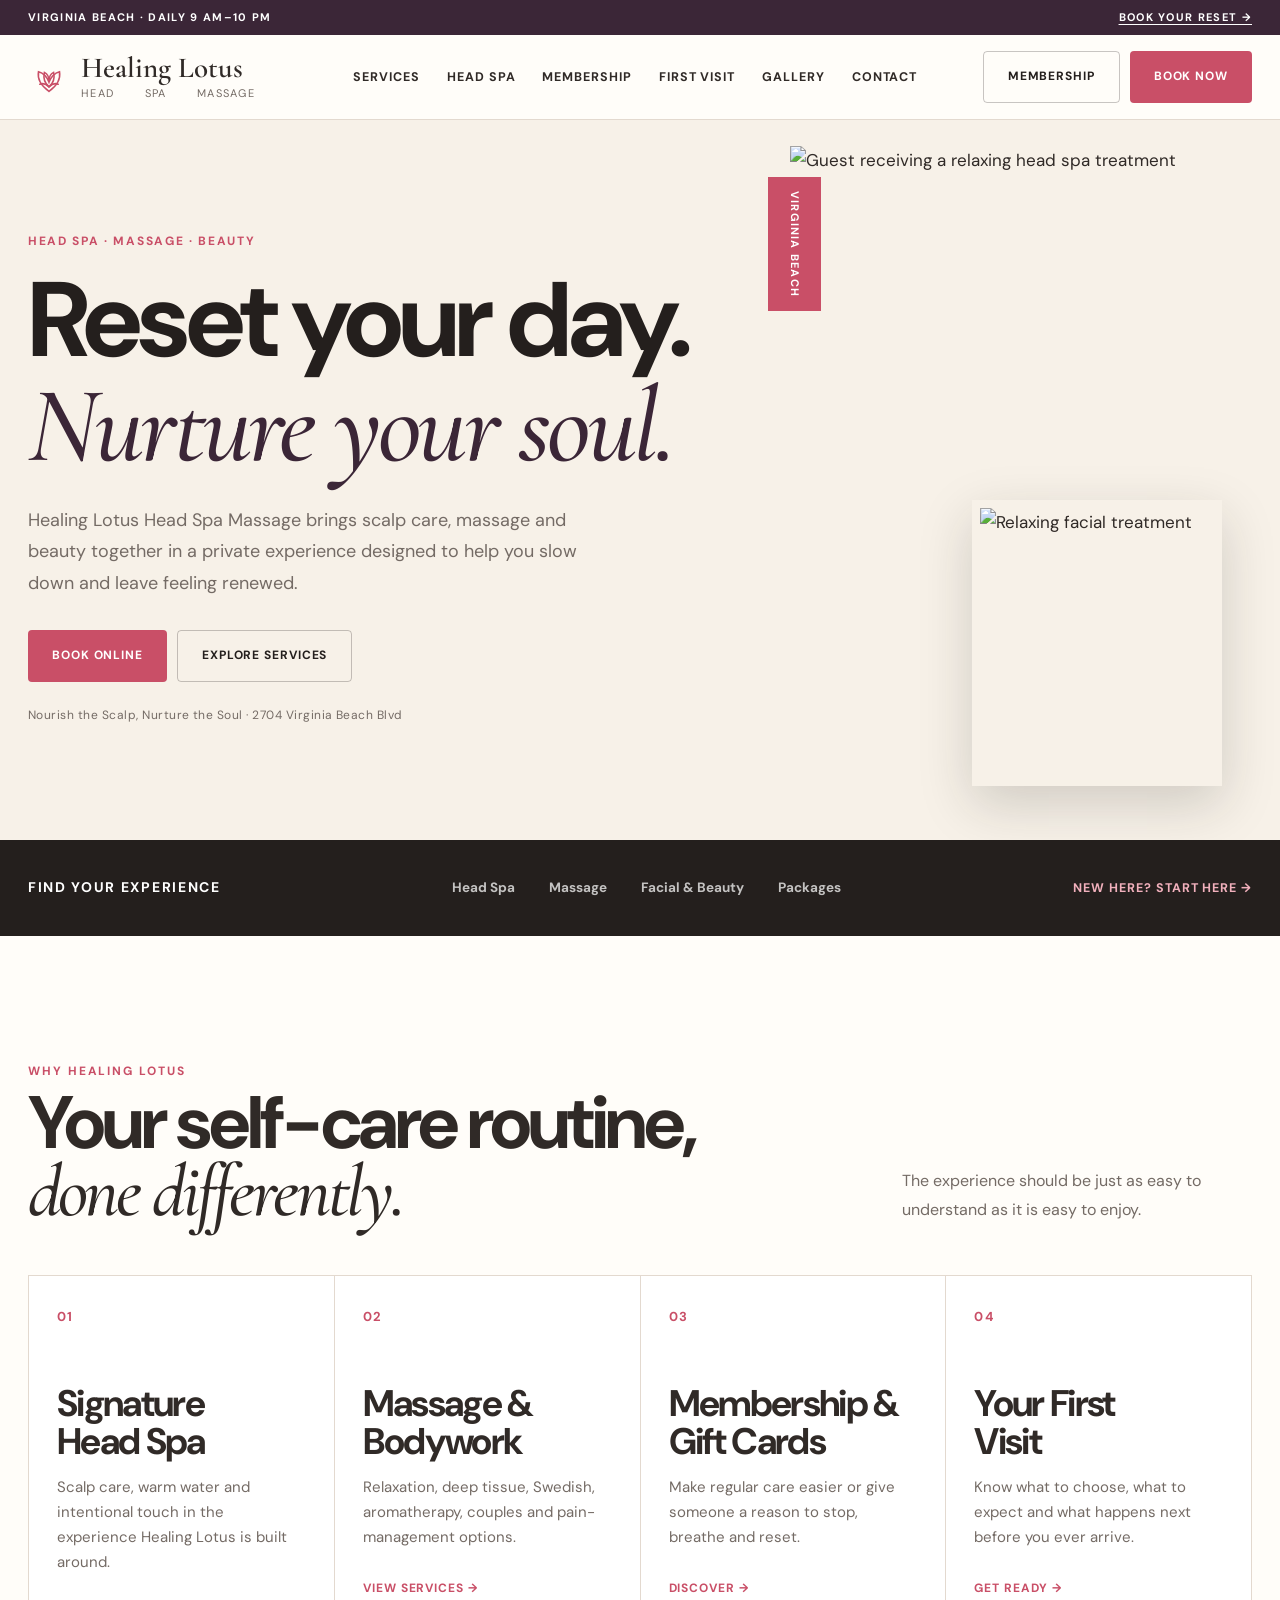
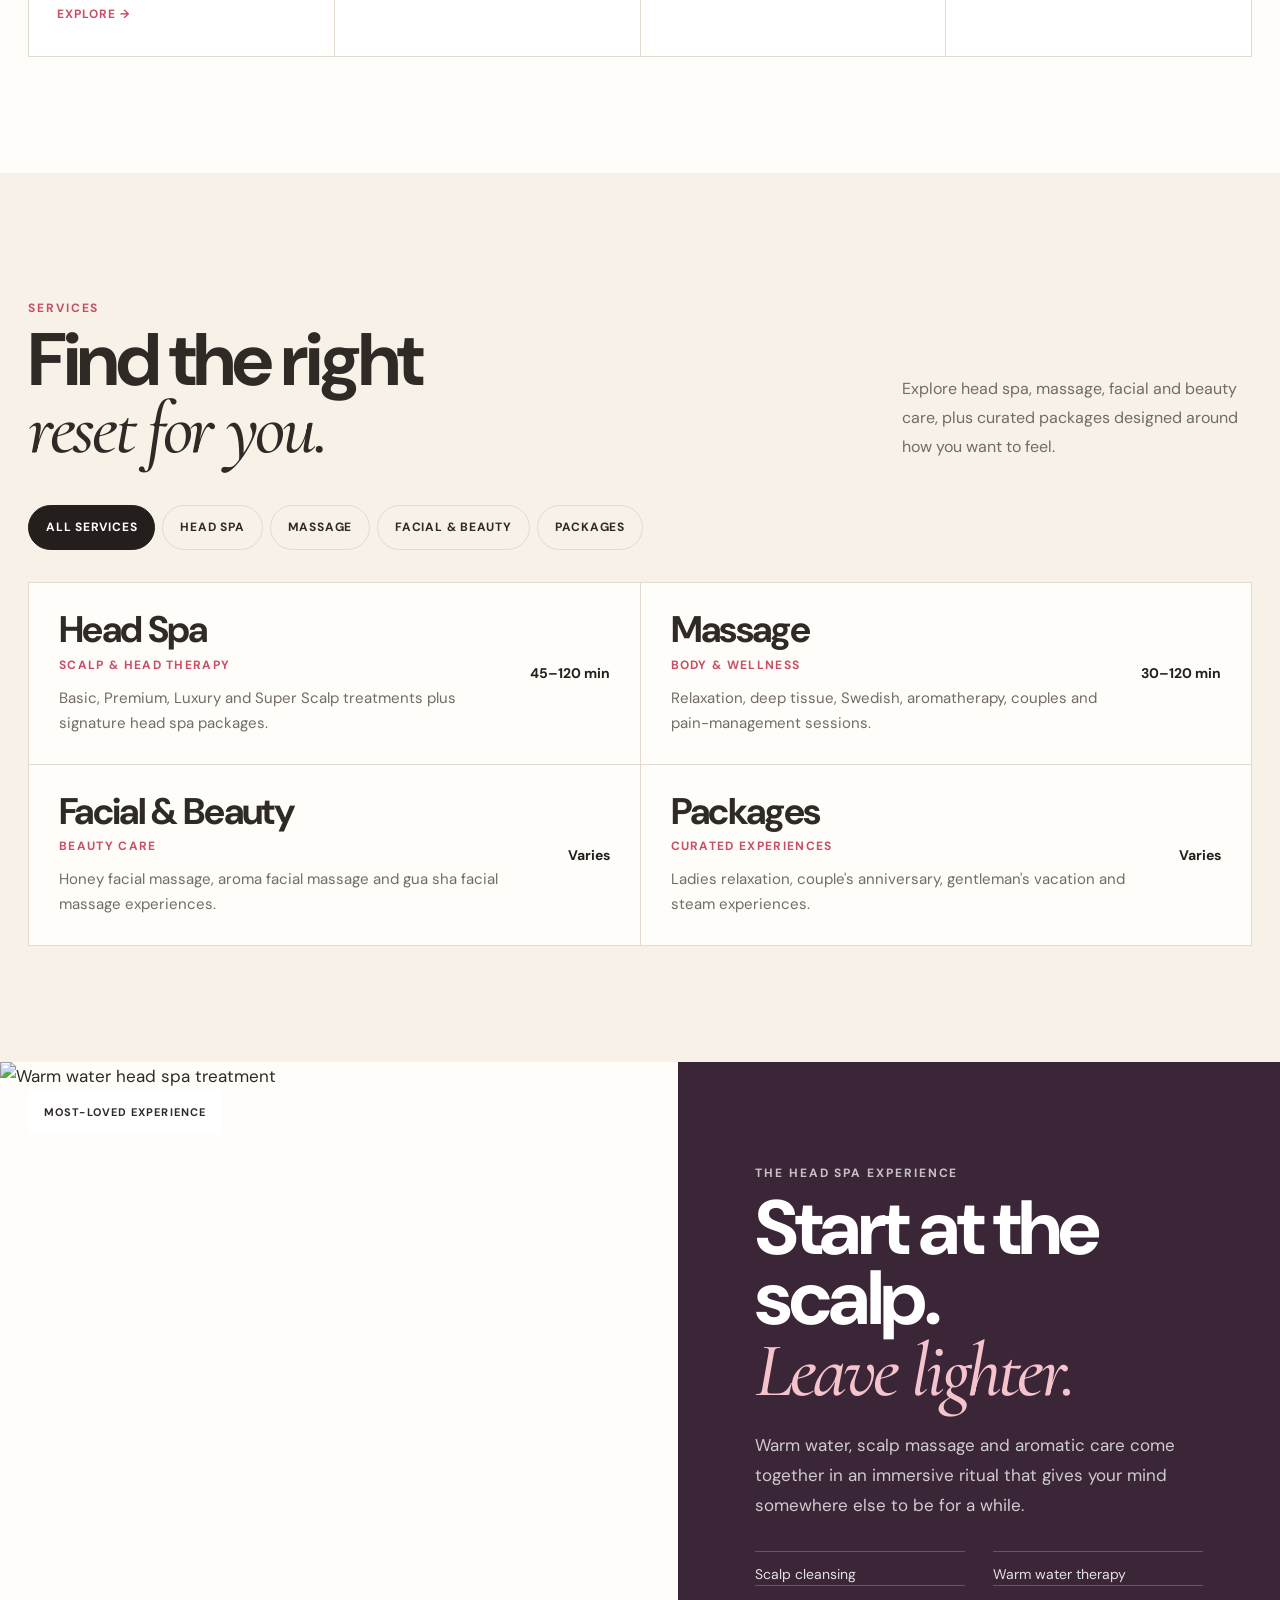
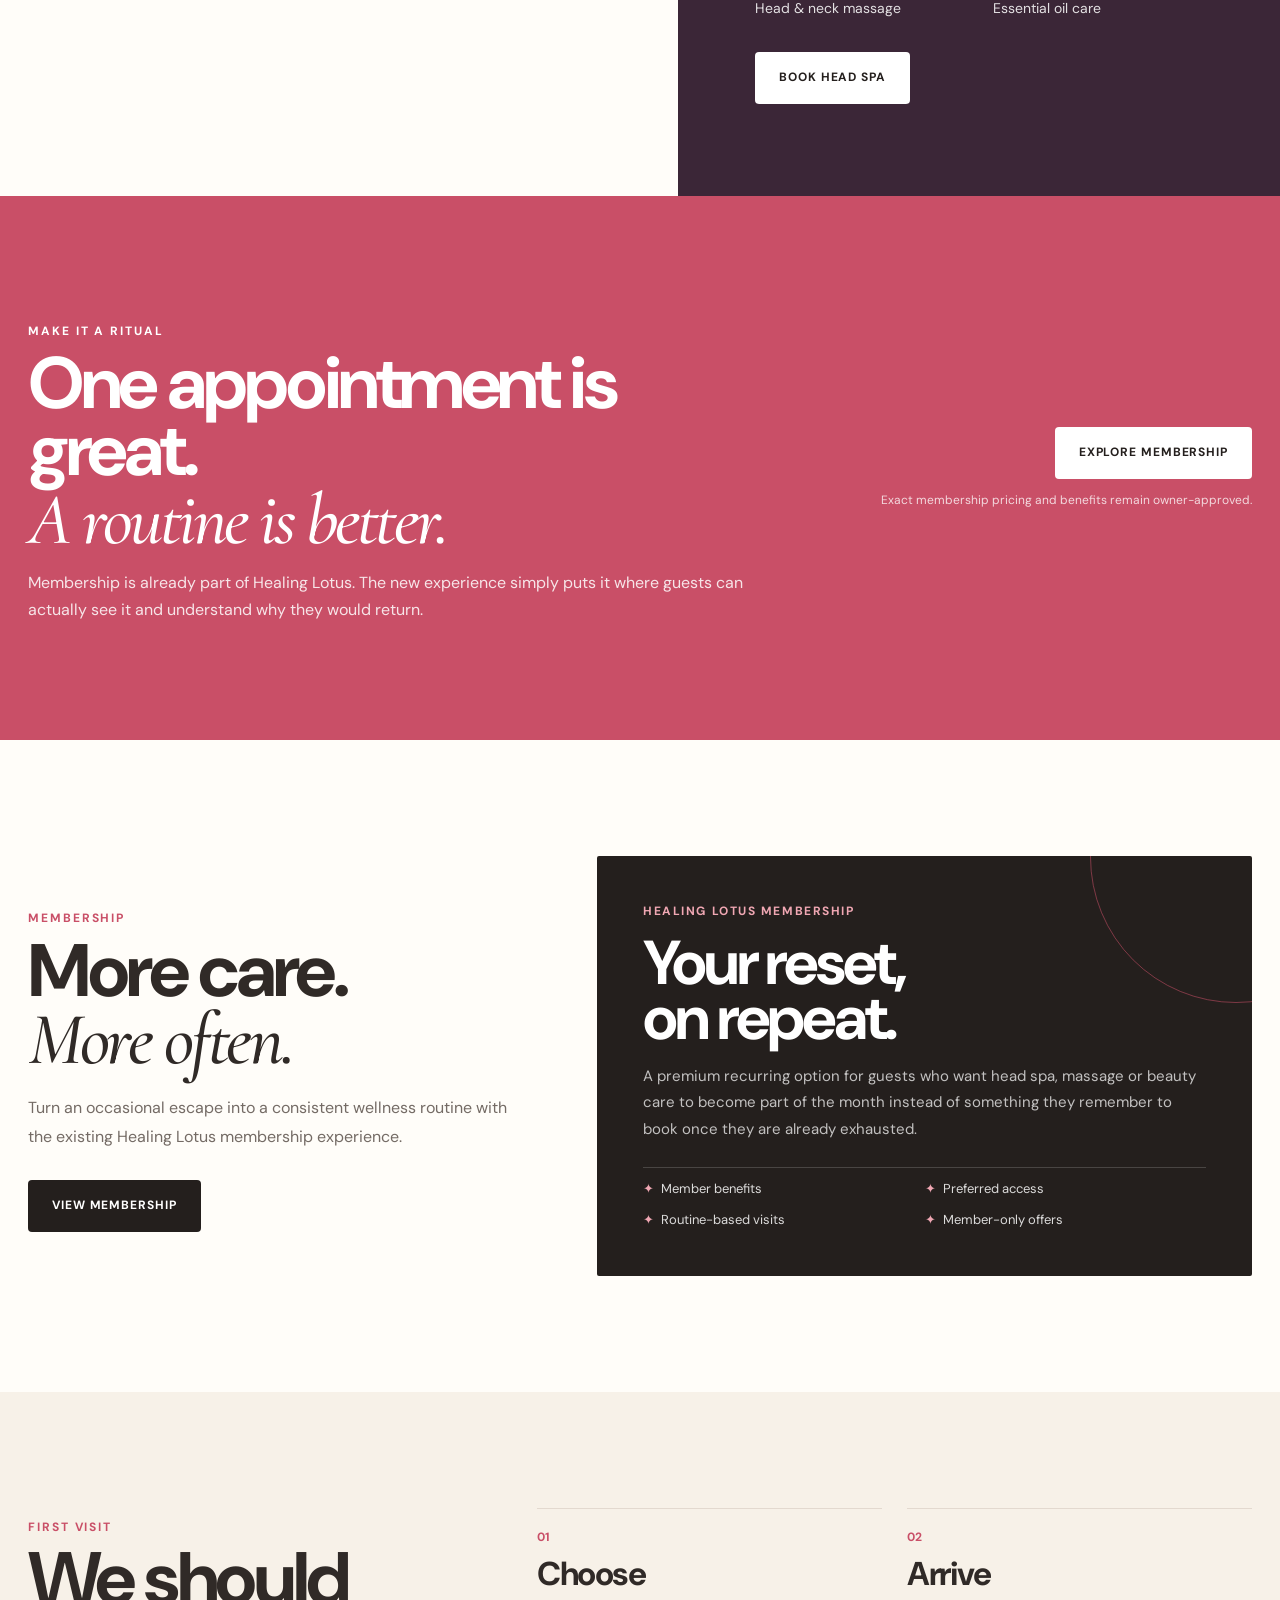
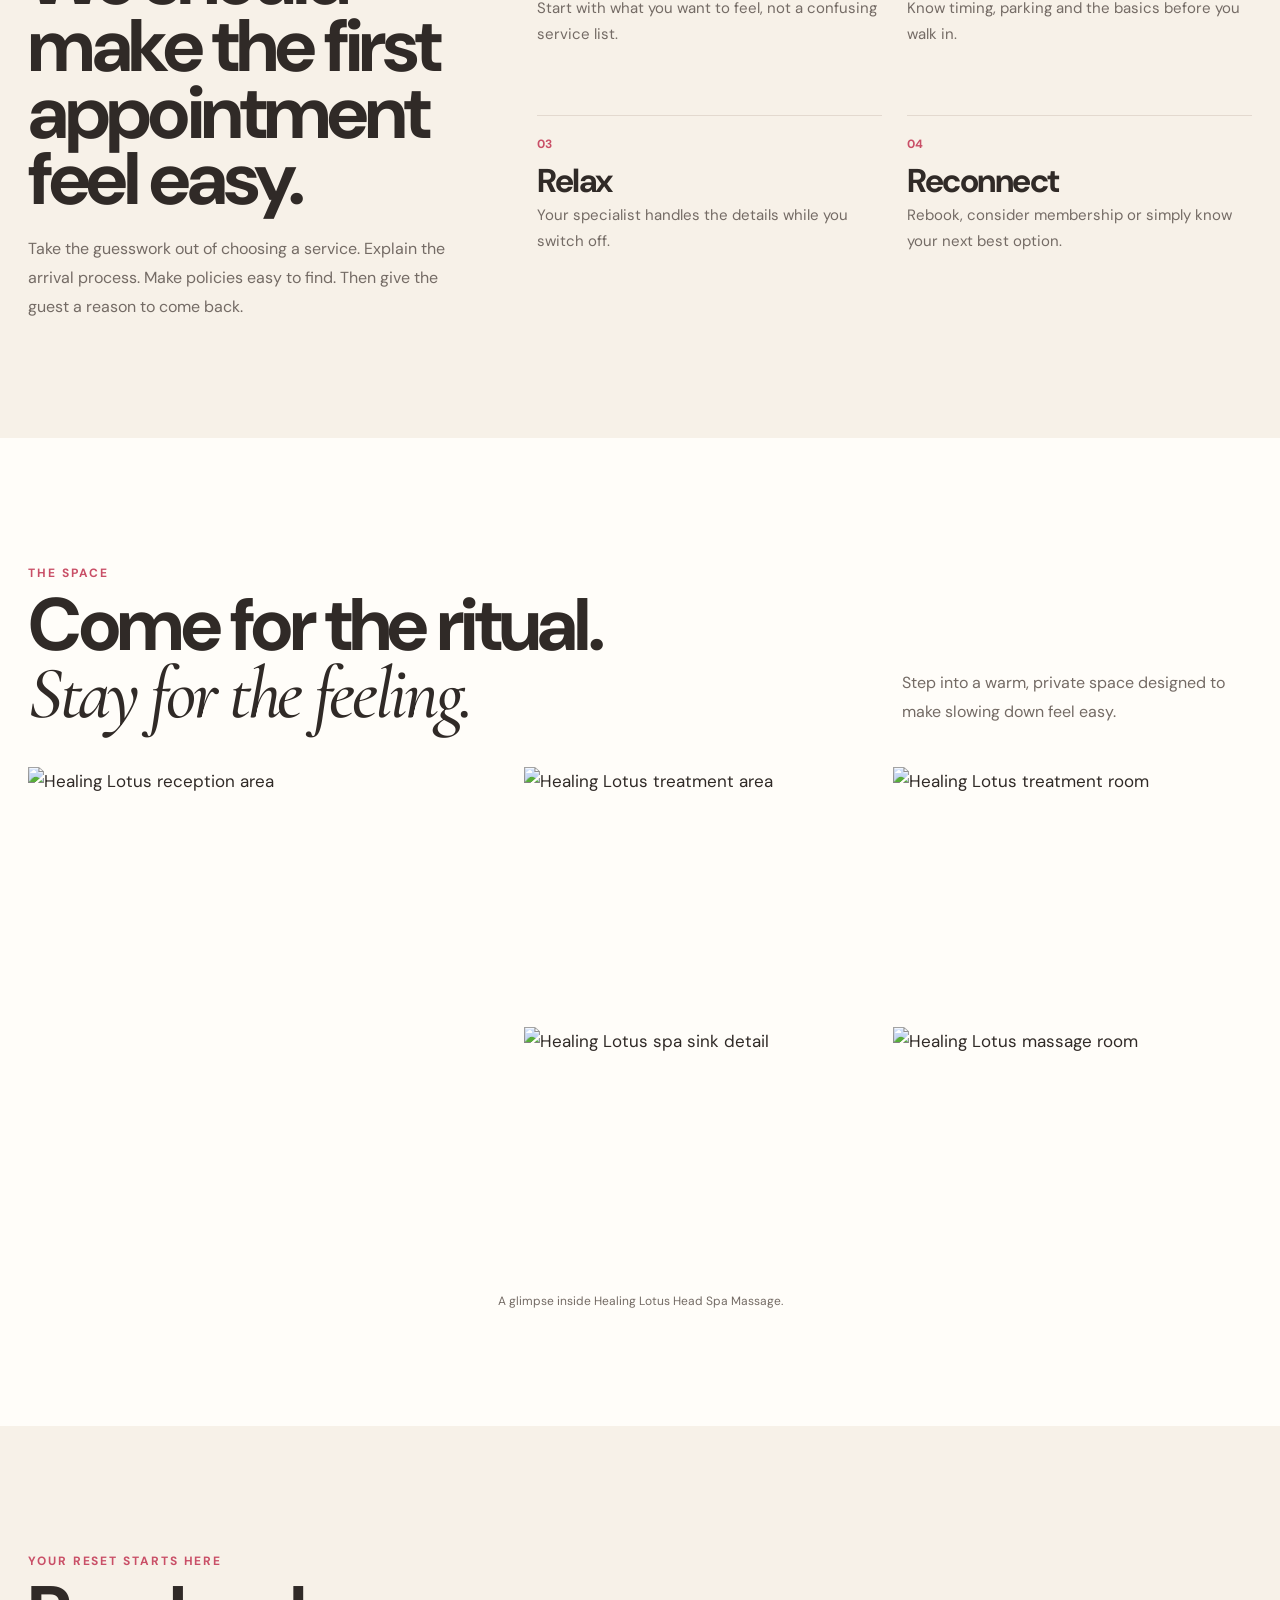
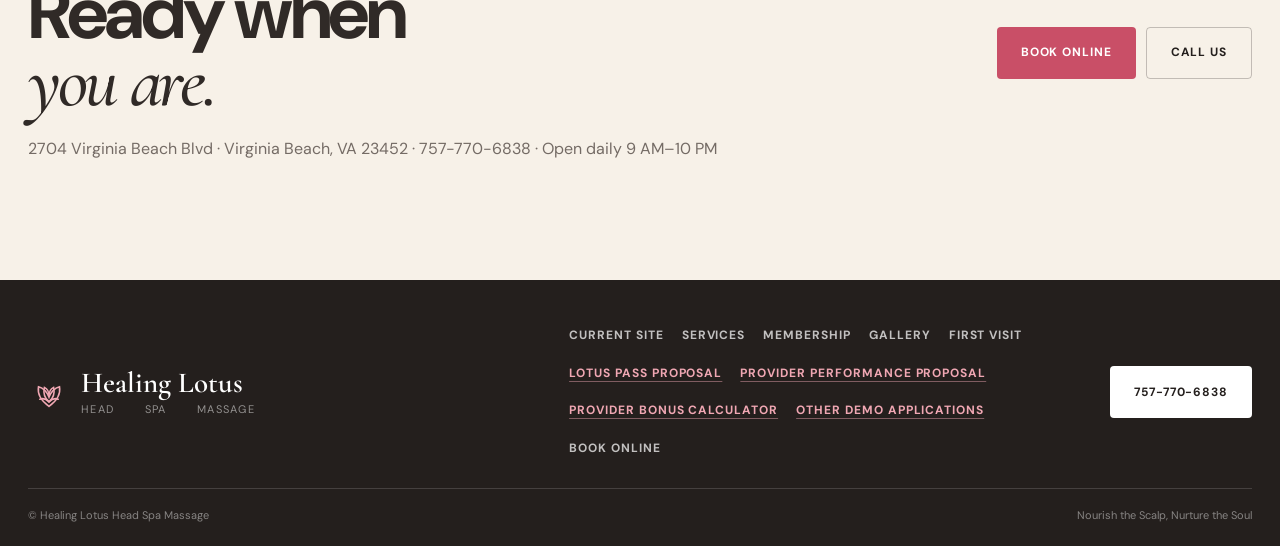
==== commit 56ce4027: "Change greeting from 'Hello' to 'Goodbye'" ====
--- a/index.html
+++ b/index.html
@@ -5,288 +5,1752 @@
 <meta name="viewport" content="width=device-width,initial-scale=1">
 <meta name="theme-color" content="#241F1D">
 <title>Healing Lotus Head Spa Massage | Virginia Beach</title>
+
 <link rel="preconnect" href="https://fonts.googleapis.com">
 <link rel="preconnect" href="https://fonts.gstatic.com" crossorigin>
 <link href="https://fonts.googleapis.com/css2?family=Cormorant+Garamond:ital,wght@0,500;0,600;1,500&family=DM+Sans:wght@400;500;600;700&display=swap" rel="stylesheet">
+
 <style>
 :root{
- --black:#241f1d;--ink:#302a27;--muted:#746b65;--cream:#f7f1e8;--paper:#fffdf9;
- --rose:#c94f67;--rose-soft:#f2dfe2;--plum:#3b2637;--plum-2:#5a354c;
- --teal:#34564e;--gold:#b39464;--line:#e3d9cf;--white:#fff;
- --sans:"DM Sans",Arial,sans-serif;--serif:"Cormorant Garamond",Georgia,serif;
-}
+ --black:#241f1d;
+ --ink:#302a27;
+ --muted:#746b65;
+ --cream:#f7f1e8;
+ --paper:#fffdf9;
+ --rose:#c94f67;
+ --rose-soft:#f2dfe2;
+ --plum:#3b2637;
+ --plum-2:#5a354c;
+ --teal:#34564e;
+ --gold:#b39464;
+ --line:#e3d9cf;
+ --white:#fff;
+ --sans:"DM Sans",Arial,sans-serif;
+ --serif:"Cormorant Garamond",Georgia,serif;
+}
+
 *{box-sizing:border-box}
-html{scroll-behavior:smooth;background:var(--cream)}
-body{margin:0;color:var(--ink);background:var(--paper);font-family:var(--sans);font-size:16px;line-height:1.65;-webkit-font-smoothing:antialiased}
-a{text-decoration:none;color:inherit}img{display:block;width:100%;height:100%;object-fit:cover}
-button{font:inherit}.container{width:min(1220px,calc(100% - 48px));margin:0 auto}.section{padding:105px 0}.eyebrow{font-size:10px;font-weight:700;letter-spacing:.16em;text-transform:uppercase;line-height:1.2}.eyebrow.rose{color:var(--rose)}.eyebrow.light{color:rgba(255,255,255,.72)}
-h1,h2,h3{margin:0;letter-spacing:-.045em}.serif{font-family:var(--serif);font-style:italic;font-weight:500}
-h2{font-size:clamp(46px,5.8vw,82px);line-height:.9}.lead{color:var(--muted);font-size:16px;line-height:1.8;margin:0}.btn{display:inline-flex;align-items:center;justify-content:center;gap:8px;min-height:48px;padding:0 22px;border-radius:4px;font-size:10px;font-weight:700;letter-spacing:.1em;text-transform:uppercase;transition:.2s ease}.btn:hover{transform:translateY(-2px)}.btn-pink{background:var(--rose);color:white}.btn-pink:hover{background:#ad3d54}.btn-dark{background:var(--black);color:white}.btn-white{background:white;color:var(--black)}.btn-outline{border:1px solid rgba(36,31,29,.25);color:var(--black)}.btn-outline:hover{background:rgba(36,31,29,.04)}
-/* utility strip inspired by modern retail/personal-care brands */
-.utility{height:35px;background:var(--plum);color:white;font-size:9px;font-weight:700;letter-spacing:.12em;text-transform:uppercase}.utility .container{height:100%;display:flex;align-items:center;justify-content:space-between;gap:15px}.utility a{text-decoration:underline;text-underline-offset:3px}
-header{position:sticky;top:0;z-index:50;background:rgba(255,253,249,.97);backdrop-filter:blur(10px);border-bottom:1px solid var(--line)}.header-inner{min-height:78px;display:flex;align-items:center;justify-content:space-between;gap:25px}.brand{display:flex;align-items:center;gap:11px;min-width:260px}.brand-icon{width:42px;height:42px;color:var(--rose)}.brand-name{display:block;font-family:var(--serif);font-size:26px;line-height:.88;font-weight:600}.brand-sub{display:block;margin-top:5px;font-size:8px;letter-spacing:.16em;text-transform:uppercase;color:var(--muted)}.nav{display:flex;align-items:center;gap:21px;font-size:10px;font-weight:700;letter-spacing:.08em;text-transform:uppercase}.nav a:hover{color:var(--rose)}.header-right{display:flex;align-items:center;gap:8px}.menu{display:none;border:0;background:transparent;font-size:25px}
-/* hero: bold editorial + lifestyle image, not facility photography */
-.hero{background:var(--cream);overflow:hidden}.hero-grid{display:grid;grid-template-columns:.93fr 1.07fr;min-height:680px}.hero-copy{display:flex;align-items:center;padding:88px 6vw 90px 0}.hero-copy-inner{max-width:650px}.hero-kicker{margin-bottom:18px;color:var(--rose);font-size:11px;font-weight:700;letter-spacing:.16em;text-transform:uppercase}.hero h1{font-size:clamp(66px,8vw,116px);line-height:.79;font-weight:700;margin-bottom:27px;color:var(--black)}.hero h1 span{display:block}.hero h1 .soft{font-family:var(--serif);font-style:italic;font-weight:500;color:var(--plum)}.hero-copy .lead{max-width:520px;font-size:17px;margin-bottom:29px}.hero-actions{display:flex;flex-wrap:wrap;gap:10px}.hero-note{margin-top:23px;font-size:10px;color:var(--muted);letter-spacing:.04em}.hero-media{position:relative;min-height:680px;padding:26px 0 26px 20px}.hero-media-main{position:absolute;inset:26px 0 26px 20px;overflow:hidden}.hero-media-main img{object-position:center}.hero-media-card{position:absolute;right:28px;bottom:54px;width:235px;height:270px;overflow:hidden;border:8px solid var(--cream);box-shadow:0 18px 50px rgba(36,31,29,.18)}.hero-media-card img{object-position:center}.hero-tag{position:absolute;left:2px;top:55px;background:var(--rose);color:white;padding:13px 16px;font-size:9px;font-weight:700;letter-spacing:.11em;text-transform:uppercase;writing-mode:vertical-rl}
-/* category navigation */
-.category-bar{background:var(--black);color:white}.category-inner{display:grid;grid-template-columns:auto 1fr auto;align-items:center;gap:25px;min-height:78px}.category-title{font-size:10px;font-weight:700;letter-spacing:.14em;text-transform:uppercase}.category-links{display:flex;gap:28px;justify-content:center}.category-links a{color:rgba(255,255,255,.73);font-size:11px;font-weight:600}.category-links a:hover{color:white}.category-cta{font-size:10px;font-weight:700;letter-spacing:.1em;text-transform:uppercase;color:#f1b0bc}
-/* ewc-like perk architecture, adapted */
-.perks{background:var(--paper)}.perks-head{display:flex;justify-content:space-between;align-items:end;gap:30px;margin-bottom:45px}.perks-head h2{max-width:720px}.perks-grid{display:grid;grid-template-columns:repeat(4,1fr);border-top:1px solid var(--line);border-left:1px solid var(--line)}.perk{min-height:260px;padding:26px 24px;border-right:1px solid var(--line);border-bottom:1px solid var(--line);background:white}.perk-number{font-size:10px;font-weight:700;color:var(--rose);letter-spacing:.12em}.perk h3{font-size:30px;line-height:1;margin:60px 0 10px}.perk p{font-size:13px;line-height:1.65;color:var(--muted);margin:0 0 18px}.perk a{font-size:10px;color:var(--rose);font-weight:700;letter-spacing:.09em;text-transform:uppercase}
-/* service directory */
-.directory{background:var(--cream)}.dir-head{display:flex;justify-content:space-between;align-items:end;gap:35px;margin-bottom:40px}.dir-head .lead{max-width:350px}.dir-tabs{display:flex;gap:4px;flex-wrap:wrap;margin-bottom:28px}.dir-tabs a{padding:11px 15px;border:1px solid var(--line);border-radius:999px;font-size:10px;font-weight:700;letter-spacing:.08em;text-transform:uppercase}.dir-tabs a.active,.dir-tabs a:hover{background:var(--black);border-color:var(--black);color:white}.service-list{display:grid;grid-template-columns:repeat(2,1fr);gap:1px;background:var(--line);border:1px solid var(--line)}.service-row{display:grid;grid-template-columns:1fr auto;gap:20px;padding:24px;background:var(--paper);min-height:150px}.service-row h3{font-size:29px;line-height:1}.service-row small{display:block;margin-top:6px;color:var(--rose);font-size:9px;font-weight:700;letter-spacing:.12em;text-transform:uppercase}.service-row p{max-width:490px;margin:8px 0 0;color:var(--muted);font-size:12px;line-height:1.65}.service-time{align-self:center;white-space:nowrap;font-size:11px;font-weight:700;color:var(--black)}
-/* featured visual */
-.feature{display:grid;grid-template-columns:1.1fr .9fr}.feature-media{min-height:610px;position:relative}.feature-media img{object-position:center}.feature-label{position:absolute;top:28px;left:28px;background:white;padding:12px 15px;font-size:9px;font-weight:700;letter-spacing:.1em;text-transform:uppercase}.feature-copy{display:flex;align-items:center;background:var(--plum);color:white;padding:85px clamp(42px,6vw,95px)}.feature-copy h2{margin:0 0 20px;font-size:clamp(50px,6vw,84px)}.feature-copy h2 em{color:#f4c3cb;font-family:var(--serif);font-weight:500}.feature-copy .lead{color:rgba(255,255,255,.76);max-width:480px}.feature-stats{display:grid;grid-template-columns:1fr 1fr;gap:0 25px;margin:28px 0 31px}.stat{padding-top:12px;border-top:1px solid rgba(255,255,255,.22);font-size:12px;color:rgba(255,255,255,.86)}
-/* modern editorial offer band */
-.offer{background:var(--rose);color:white}.offer-inner{display:grid;grid-template-columns:1.25fr .75fr;align-items:center;gap:50px}.offer h2{font-size:clamp(45px,5.5vw,72px)}.offer h2 em{font-family:var(--serif);font-weight:500}.offer-copy p{margin:15px 0 0;color:rgba(255,255,255,.85);font-size:15px}.offer-actions{text-align:right}.offer-actions small{display:block;margin-top:13px;color:rgba(255,255,255,.78);font-size:10px}
-/* membership/pass */
-.membership{background:var(--paper)}.membership-grid{display:grid;grid-template-columns:.86fr 1.14fr;align-items:center;gap:75px}.membership-card{position:relative;overflow:hidden;background:var(--black);color:white;padding:46px;border-radius:2px}.membership-card::before{content:"";position:absolute;width:290px;height:290px;right:-130px;top:-145px;border:1px solid rgba(201,79,103,.55);border-radius:50%}.membership-card-label{font-size:10px;color:#f0a7b3;font-weight:700;letter-spacing:.15em;text-transform:uppercase}.membership-card h3{font-size:58px;line-height:.86;margin:13px 0 17px}.membership-card p{max-width:560px;color:rgba(255,255,255,.72);font-size:14px;line-height:1.7;margin:0}.benefits{display:grid;grid-template-columns:1fr 1fr;margin-top:25px;border-top:1px solid rgba(255,255,255,.17)}.benefits div{padding:12px 0 0;font-size:11px;color:rgba(255,255,255,.84)}.benefits div::before{content:"✦";color:#f0a7b3;margin-right:7px}
-/* first visit + gallery */
-.visit{background:var(--cream)}.visit-grid{display:grid;grid-template-columns:.75fr 1.25fr;gap:80px}.steps{display:grid;grid-template-columns:1fr 1fr;gap:0 25px}.step{border-top:1px solid var(--line);padding:19px 0 23px}.step-num{color:var(--rose);font-size:10px;font-weight:700}.step h3{margin:10px 0 6px;font-size:28px;line-height:1}.step p{margin:0;color:var(--muted);font-size:12px;line-height:1.65}.gallery{background:var(--paper)}.gallery-grid{display:grid;grid-template-columns:1.15fr .85fr .85fr;grid-template-rows:250px 250px;gap:10px}.g{overflow:hidden}.g.large{grid-row:span 2}.g img{transition:transform .4s}.g:hover img{transform:scale(1.03)}.gallery-note{text-align:center;font-size:10px;color:var(--muted);margin:15px 0 0}
-/* footer */
-footer{background:var(--black);color:white;padding:46px 0 22px}.footer-top{display:grid;grid-template-columns:1fr 1fr auto;align-items:center;gap:30px;padding-bottom:29px;border-bottom:1px solid rgba(255,255,255,.15)}.footer-brand .brand-name{color:white}.footer-brand .brand-sub{color:rgba(255,255,255,.5)}.footer-brand .brand-icon{color:#f0a7b3}.footer-links{display:flex;gap:18px;flex-wrap:wrap;font-size:10px;font-weight:700;letter-spacing:.08em;text-transform:uppercase}.footer-links a{color:rgba(255,255,255,.72)}.footer-bottom{display:flex;justify-content:space-between;gap:20px;padding-top:18px;color:rgba(255,255,255,.45);font-size:9px}
-@media(max-width:1050px){.nav{display:none}.menu{display:block}.header-right .btn-outline{display:none}.category-inner{grid-template-columns:1fr auto}.category-links{display:none}.hero-grid{grid-template-columns:1fr}.hero-copy{padding:85px 0 65px}.hero-media{min-height:560px;padding:0}.hero-media-main{inset:0}.hero-tag{left:18px}.perks-grid{grid-template-columns:1fr 1fr}.service-list{grid-template-columns:1fr}.feature{grid-template-columns:1fr}.feature-media{min-height:500px}.offer-inner{grid-template-columns:1fr}.offer-actions{text-align:left}.membership-grid,.visit-grid{grid-template-columns:1fr;gap:48px}.footer-top{grid-template-columns:1fr}}
-@media(max-width:650px){.container{width:calc(100% - 32px)}.utility .container{font-size:8px}.header-inner{min-height:72px}.brand{min-width:0}.brand-name{font-size:23px}.brand-sub{font-size:9px;letter-spacing:.12em}.header-right .btn-dark{min-height:43px;padding:0 15px}.hero-copy{padding:75px 0 58px}.hero h1{font-size:68px}.hero-copy .lead{font-size:15px}.hero-media{min-height:455px}.hero-media-card{width:155px;height:185px;right:15px;bottom:20px;border-width:6px}.hero-tag{top:25px}.section{padding:78px 0}.perks-grid{grid-template-columns:1fr}.perk{min-height:220px}.perk h3{margin-top:46px}.dir-head{display:block}.dir-head .lead{margin-top:20px}.service-row{grid-template-columns:1fr;min-height:0}.service-time{justify-self:start}.feature-copy{padding:68px 26px}.feature-stats{grid-template-columns:1fr}.gallery-grid{grid-template-columns:1fr 1fr;grid-template-rows:180px 180px 180px}.g.large{grid-column:span 2;grid-row:auto}.membership-card{padding:31px}.membership-card h3{font-size:49px}.steps{grid-template-columns:1fr}.footer-bottom{display:block}.footer-bottom span{display:block;margin-top:7px}}
-@media(prefers-reduced-motion:reduce){html{scroll-behavior:auto}*{transition:none!important}}
-
-/* ===================== TYPE / DETAIL QA PASS ===================== */
-body{font-size:17px}
-.container{width:min(1240px,calc(100% - 56px))}
-.section{padding:116px 0}
+
+html{
+ scroll-behavior:smooth;
+ background:var(--cream)
+}
+
+body{
+ margin:0;
+ color:var(--ink);
+ background:var(--paper);
+ font-family:var(--sans);
+ font-size:16px;
+ line-height:1.65;
+ -webkit-font-smoothing:antialiased
+}
+
+a{
+ text-decoration:none;
+ color:inherit
+}
+
+img{
+ display:block;
+ width:100%;
+ height:100%;
+ object-fit:cover
+}
+
+button{
+ font:inherit
+}
+
+.container{
+ width:min(1220px,calc(100% - 48px));
+ margin:0 auto
+}
+
+.section{
+ padding:105px 0
+}
+
+.eyebrow{
+ font-size:10px;
+ font-weight:700;
+ letter-spacing:.16em;
+ text-transform:uppercase;
+ line-height:1.2
+}
+
+.eyebrow.rose{
+ color:var(--rose)
+}
+
+.eyebrow.light{
+ color:rgba(255,255,255,.72)
+}
+
+h1,h2,h3{
+ margin:0;
+ letter-spacing:-.045em
+}
+
+.serif{
+ font-family:var(--serif);
+ font-style:italic;
+ font-weight:500
+}
+
+h2{
+ font-size:clamp(46px,5.8vw,82px);
+ line-height:.9
+}
+
+.lead{
+ color:var(--muted);
+ font-size:16px;
+ line-height:1.8;
+ margin:0
+}
+
+.btn{
+ display:inline-flex;
+ align-items:center;
+ justify-content:center;
+ gap:8px;
+ min-height:48px;
+ padding:0 22px;
+ border-radius:4px;
+ font-size:10px;
+ font-weight:700;
+ letter-spacing:.1em;
+ text-transform:uppercase;
+ transition:.2s ease
+}
+
+.btn:hover{
+ transform:translateY(-2px)
+}
+
+.btn-pink{
+ background:var(--rose);
+ color:white
+}
+
+.btn-pink:hover{
+ background:#ad3d54
+}
+
+.btn-dark{
+ background:var(--black);
+ color:white
+}
+
+.btn-white{
+ background:white;
+ color:var(--black)
+}
+
+.btn-outline{
+ border:1px solid rgba(36,31,29,.25);
+ color:var(--black)
+}
+
+.btn-outline:hover{
+ background:rgba(36,31,29,.04)
+}
+
+/* Utility strip */
+.utility{
+ height:35px;
+ background:var(--plum);
+ color:white;
+ font-size:9px;
+ font-weight:700;
+ letter-spacing:.12em;
+ text-transform:uppercase
+}
+
+.utility .container{
+ height:100%;
+ display:flex;
+ align-items:center;
+ justify-content:space-between;
+ gap:15px
+}
+
+.utility a{
+ text-decoration:underline;
+ text-underline-offset:3px
+}
 
 /* Header */
-.header-inner{min-height:84px;gap:28px}
-.nav{gap:26px;font-size:12px;letter-spacing:.075em}
-.brand-name{font-size:28px}
-.brand-sub{font-size:10px;letter-spacing:.14em;margin-top:6px}
-.btn{min-height:52px;padding:0 24px;font-size:12px;letter-spacing:.075em}
-
-/* Hero: separate headline lines to prevent the serif from colliding */
-.hero-grid{min-height:720px}
-.hero-copy{padding:92px 6vw 96px 0}
-.hero-copy-inner{max-width:670px}
-.hero-kicker{font-size:12px;letter-spacing:.14em;margin-bottom:21px}
-.hero h1{font-size:clamp(72px,8.4vw,124px);line-height:.9;letter-spacing:-.04em;margin-bottom:30px}
-.hero h1 .hero-line-one,.hero h1 .hero-line-two{display:block;white-space:nowrap}
-.hero h1 .hero-line-two{margin-top:10px}
-.hero-copy .lead{font-size:18px;line-height:1.75;max-width:570px;margin-bottom:31px}
-.hero-note{font-size:12px;line-height:1.5;margin-top:24px}
-.hero-media{min-height:720px;padding:26px 0 26px 24px}
-.hero-media-main{inset:26px 0 26px 24px}
-.hero-media-card{width:250px;height:286px;right:30px;bottom:54px}
-.hero-tag{top:57px;font-size:11px;padding:14px 17px}
-
-/* Category rail */
-.category-inner{min-height:92px;gap:32px}
-.category-title{font-size:13px;letter-spacing:.12em}
-.category-links{gap:32px}
-.category-links a{font-size:13px;line-height:1.2}
-.category-cta{font-size:12px;letter-spacing:.075em}
-
-/* Why Healing Lotus / perks */
-.perks-head{margin-bottom:50px}
-.perks-head h2{max-width:780px}
-.perks-grid{grid-template-columns:repeat(4,1fr)}
-.perk{min-height:315px;padding:30px 28px}
-.perk-number{font-size:12px;letter-spacing:.11em}
-.perk h3{font-size:36px;line-height:1.02;margin:58px 0 14px}
-.perk p{font-size:15px;line-height:1.68;margin-bottom:22px}
-.perk a{font-size:11px;letter-spacing:.08em}
+header{
+ position:sticky;
+ top:0;
+ z-index:50;
+ background:rgba(255,253,249,.97);
+ backdrop-filter:blur(10px);
+ border-bottom:1px solid var(--line)
+}
+
+.header-inner{
+ min-height:78px;
+ display:flex;
+ align-items:center;
+ justify-content:space-between;
+ gap:25px
+}
+
+.brand{
+ display:flex;
+ align-items:center;
+ gap:11px;
+ min-width:260px
+}
+
+.brand-icon{
+ width:42px;
+ height:42px;
+ color:var(--rose)
+}
+
+.brand-name{
+ display:block;
+ font-family:var(--serif);
+ font-size:26px;
+ line-height:.88;
+ font-weight:600
+}
+
+.brand-sub{
+ display:block;
+ margin-top:5px;
+ font-size:8px;
+ letter-spacing:.16em;
+ text-transform:uppercase;
+ color:var(--muted)
+}
+
+.nav{
+ display:flex;
+ align-items:center;
+ gap:21px;
+ font-size:10px;
+ font-weight:700;
+ letter-spacing:.08em;
+ text-transform:uppercase
+}
+
+.nav a:hover{
+ color:var(--rose)
+}
+
+.header-right{
+ display:flex;
+ align-items:center;
+ gap:8px
+}
+
+.menu{
+ display:none;
+ border:0;
+ background:transparent;
+ font-size:25px
+}
+
+/* Hero */
+.hero{
+ background:var(--cream);
+ overflow:hidden
+}
+
+.hero-grid{
+ display:grid;
+ grid-template-columns:.93fr 1.07fr;
+ min-height:680px
+}
+
+.hero-copy{
+ display:flex;
+ align-items:center;
+ padding:88px 6vw 90px 0
+}
+
+.hero-copy-inner{
+ max-width:650px
+}
+
+.hero-kicker{
+ margin-bottom:18px;
+ color:var(--rose);
+ font-size:11px;
+ font-weight:700;
+ letter-spacing:.16em;
+ text-transform:uppercase
+}
+
+.hero h1{
+ font-size:clamp(66px,8vw,116px);
+ line-height:.79;
+ font-weight:700;
+ margin-bottom:27px;
+ color:var(--black)
+}
+
+.hero h1 span{
+ display:block
+}
+
+.hero h1 .soft{
+ font-family:var(--serif);
+ font-style:italic;
+ font-weight:500;
+ color:var(--plum)
+}
+
+.hero-copy .lead{
+ max-width:520px;
+ font-size:17px;
+ margin-bottom:29px
+}
+
+.hero-actions{
+ display:flex;
+ flex-wrap:wrap;
+ gap:10px
+}
+
+.hero-note{
+ margin-top:23px;
+ font-size:10px;
+ color:var(--muted);
+ letter-spacing:.04em
+}
+
+.hero-media{
+ position:relative;
+ min-height:680px;
+ padding:26px 0 26px 20px
+}
+
+.hero-media-main{
+ position:absolute;
+ inset:26px 0 26px 20px;
+ overflow:hidden
+}
+
+.hero-media-main img{
+ object-position:center
+}
+
+.hero-media-card{
+ position:absolute;
+ right:28px;
+ bottom:54px;
+ width:235px;
+ height:270px;
+ overflow:hidden;
+ border:8px solid var(--cream);
+ box-shadow:0 18px 50px rgba(36,31,29,.18)
+}
+
+.hero-media-card img{
+ object-position:center
+}
+
+.hero-tag{
+ position:absolute;
+ left:2px;
+ top:55px;
+ background:var(--rose);
+ color:white;
+ padding:13px 16px;
+ font-size:9px;
+ font-weight:700;
+ letter-spacing:.11em;
+ text-transform:uppercase;
+ writing-mode:vertical-rl
+}
+
+/* Category navigation */
+.category-bar{
+ background:var(--black);
+ color:white
+}
+
+.category-inner{
+ display:grid;
+ grid-template-columns:auto 1fr auto;
+ align-items:center;
+ gap:25px;
+ min-height:78px
+}
+
+.category-title{
+ font-size:10px;
+ font-weight:700;
+ letter-spacing:.14em;
+ text-transform:uppercase
+}
+
+.category-links{
+ display:flex;
+ gap:28px;
+ justify-content:center
+}
+
+.category-links a{
+ color:rgba(255,255,255,.73);
+ font-size:11px;
+ font-weight:600
+}
+
+.category-links a:hover{
+ color:white
+}
+
+.category-cta{
+ font-size:10px;
+ font-weight:700;
+ letter-spacing:.1em;
+ text-transform:uppercase;
+ color:#f1b0bc
+}
+
+/* Perks */
+.perks{
+ background:var(--paper)
+}
+
+.perks-head{
+ display:flex;
+ justify-content:space-between;
+ align-items:end;
+ gap:30px;
+ margin-bottom:45px
+}
+
+.perks-head h2{
+ max-width:720px
+}
+
+.perks-grid{
+ display:grid;
+ grid-template-columns:repeat(4,1fr);
+ border-top:1px solid var(--line);
+ border-left:1px solid var(--line)
+}
+
+.perk{
+ min-height:260px;
+ padding:26px 24px;
+ border-right:1px solid var(--line);
+ border-bottom:1px solid var(--line);
+ background:white
+}
+
+.perk-number{
+ font-size:10px;
+ font-weight:700;
+ color:var(--rose);
+ letter-spacing:.12em
+}
+
+.perk h3{
+ font-size:30px;
+ line-height:1;
+ margin:60px 0 10px
+}
+
+.perk p{
+ font-size:13px;
+ line-height:1.65;
+ color:var(--muted);
+ margin:0 0 18px
+}
+
+.perk a{
+ font-size:10px;
+ color:var(--rose);
+ font-weight:700;
+ letter-spacing:.09em;
+ text-transform:uppercase
+}
 
 /* Service directory */
-.dir-head{margin-bottom:43px}
-.dir-tabs{gap:7px;margin-bottom:32px}
-.dir-tabs a{padding:12px 17px;font-size:11.5px;letter-spacing:.065em}
-.service-row{min-height:175px;padding:28px 30px;gap:28px}
-.service-row h3{font-size:36px;line-height:.98}
-.service-row small{margin-top:8px;font-size:11px;letter-spacing:.11em}
-.service-row p{max-width:540px;margin-top:10px;font-size:15px;line-height:1.68}
-.service-time{font-size:13px}
-
-/* Featured head spa */
-.feature{grid-template-columns:1.06fr .94fr}
-.feature-copy{padding:92px clamp(44px,6vw,100px)}
-.feature-copy h2{font-size:clamp(54px,6vw,86px);line-height:.92;margin-bottom:23px}
-.feature-copy .lead{font-size:17px;line-height:1.78}
-.feature-stats{gap:0 28px;margin:31px 0 34px}
-.stat{font-size:14px;line-height:1.45}
-.feature-label{font-size:11px;padding:13px 16px}
-
-/* Offer strip */
-.offer-inner{gap:60px}
-.offer h2{font-size:clamp(50px,5.7vw,76px);line-height:.92}
-.offer-copy p{font-size:16px;line-height:1.72}
-.offer-actions small{font-size:12px;line-height:1.45}
+.directory{
+ background:var(--cream)
+}
+
+.dir-head{
+ display:flex;
+ justify-content:space-between;
+ align-items:end;
+ gap:35px;
+ margin-bottom:40px
+}
+
+.dir-head .lead{
+ max-width:350px
+}
+
+.dir-tabs{
+ display:flex;
+ gap:4px;
+ flex-wrap:wrap;
+ margin-bottom:28px
+}
+
+.dir-tabs a{
+ padding:11px 15px;
+ border:1px solid var(--line);
+ border-radius:999px;
+ font-size:10px;
+ font-weight:700;
+ letter-spacing:.08em;
+ text-transform:uppercase
+}
+
+.dir-tabs a.active,
+.dir-tabs a:hover{
+ background:var(--black);
+ border-color:var(--black);
+ color:white
+}
+
+.service-list{
+ display:grid;
+ grid-template-columns:repeat(2,1fr);
+ gap:1px;
+ background:var(--line);
+ border:1px solid var(--line)
+}
+
+.service-row{
+ display:grid;
+ grid-template-columns:1fr auto;
+ gap:20px;
+ padding:24px;
+ background:var(--paper);
+ min-height:150px
+}
+
+.service-row h3{
+ font-size:29px;
+ line-height:1
+}
+
+.service-row small{
+ display:block;
+ margin-top:6px;
+ color:var(--rose);
+ font-size:9px;
+ font-weight:700;
+ letter-spacing:.12em;
+ text-transform:uppercase
+}
+
+.service-row p{
+ max-width:490px;
+ margin:8px 0 0;
+ color:var(--muted);
+ font-size:12px;
+ line-height:1.65
+}
+
+.service-time{
+ align-self:center;
+ white-space:nowrap;
+ font-size:11px;
+ font-weight:700;
+ color:var(--black)
+}
+
+/* Featured visual */
+.feature{
+ display:grid;
+ grid-template-columns:1.1fr .9fr
+}
+
+.feature-media{
+ min-height:610px;
+ position:relative
+}
+
+.feature-media img{
+ object-position:center
+}
+
+.feature-label{
+ position:absolute;
+ top:28px;
+ left:28px;
+ background:white;
+ padding:12px 15px;
+ font-size:9px;
+ font-weight:700;
+ letter-spacing:.1em;
+ text-transform:uppercase
+}
+
+.feature-copy{
+ display:flex;
+ align-items:center;
+ background:var(--plum);
+ color:white;
+ padding:85px clamp(42px,6vw,95px)
+}
+
+.feature-copy h2{
+ margin:0 0 20px;
+ font-size:clamp(50px,6vw,84px)
+}
+
+.feature-copy h2 em{
+ color:#f4c3cb;
+ font-family:var(--serif);
+ font-weight:500
+}
+
+.feature-copy .lead{
+ color:rgba(255,255,255,.76);
+ max-width:480px
+}
+
+.feature-stats{
+ display:grid;
+ grid-template-columns:1fr 1fr;
+ gap:0 25px;
+ margin:28px 0 31px
+}
+
+.stat{
+ padding-top:12px;
+ border-top:1px solid rgba(255,255,255,.22);
+ font-size:12px;
+ color:rgba(255,255,255,.86)
+}
+
+/* Offer */
+.offer{
+ background:var(--rose);
+ color:white
+}
+
+.offer-inner{
+ display:grid;
+ grid-template-columns:1.25fr .75fr;
+ align-items:center;
+ gap:50px
+}
+
+.offer h2{
+ font-size:clamp(45px,5.5vw,72px)
+}
+
+.offer h2 em{
+ font-family:var(--serif);
+ font-weight:500
+}
+
+.offer-copy p{
+ margin:15px 0 0;
+ color:rgba(255,255,255,.85);
+ font-size:15px
+}
+
+.offer-actions{
+ text-align:right
+}
+
+.offer-actions small{
+ display:block;
+ margin-top:13px;
+ color:rgba(255,255,255,.78);
+ font-size:10px
+}
 
 /* Membership */
-.membership-card-label{font-size:11px;letter-spacing:.13em}
-.membership-card h3{font-size:62px;line-height:.9}
-.membership-card p{font-size:15px;line-height:1.75}
-.benefits div{font-size:13px;line-height:1.45}
-
-/* First visit */
-.step-num{font-size:11px}
-.step h3{font-size:32px}
-.step p{font-size:15px;line-height:1.72}
-
-/* Gallery note + footer */
-.gallery-note{font-size:12px;line-height:1.55}
-.footer-links{font-size:11px}
-.footer-bottom{font-size:11px;line-height:1.5}
-
-/* Kill the tiny inline text styles that were hiding in sections */
-.offer-actions small{font-size:12px!important}
-
+.membership{
+ background:var(--paper)
+}
+
+.membership-grid{
+ display:grid;
+ grid-template-columns:.86fr 1.14fr;
+ align-items:center;
+ gap:75px
+}
+
+.membership-card{
+ position:relative;
+ overflow:hidden;
+ background:var(--black);
+ color:white;
+ padding:46px;
+ border-radius:2px
+}
+
+.membership-card::before{
+ content:"";
+ position:absolute;
+ width:290px;
+ height:290px;
+ right:-130px;
+ top:-145px;
+ border:1px solid rgba(201,79,103,.55);
+ border-radius:50%
+}
+
+.membership-card-label{
+ font-size:10px;
+ color:#f0a7b3;
+ font-weight:700;
+ letter-spacing:.15em;
+ text-transform:uppercase
+}
+
+.membership-card h3{
+ font-size:58px;
+ line-height:.86;
+ margin:13px 0 17px
+}
+
+.membership-card p{
+ max-width:560px;
+ color:rgba(255,255,255,.72);
+ font-size:14px;
+ line-height:1.7;
+ margin:0
+}
+
+.benefits{
+ display:grid;
+ grid-template-columns:1fr 1fr;
+ margin-top:25px;
+ border-top:1px solid rgba(255,255,255,.17)
+}
+
+.benefits div{
+ padding:12px 0 0;
+ font-size:11px;
+ color:rgba(255,255,255,.84)
+}
+
+.benefits div::before{
+ content:"✦";
+ color:#f0a7b3;
+ margin-right:7px
+}
+
+/* First visit + gallery */
+.visit{
+ background:var(--cream)
+}
+
+.visit-grid{
+ display:grid;
+ grid-template-columns:.75fr 1.25fr;
+ gap:80px
+}
+
+.steps{
+ display:grid;
+ grid-template-columns:1fr 1fr;
+ gap:0 25px
+}
+
+.step{
+ border-top:1px solid var(--line);
+ padding:19px 0 23px
+}
+
+.step-num{
+ color:var(--rose);
+ font-size:10px;
+ font-weight:700
+}
+
+.step h3{
+ margin:10px 0 6px;
+ font-size:28px;
+ line-height:1
+}
+
+.step p{
+ margin:0;
+ color:var(--muted);
+ font-size:12px;
+ line-height:1.65
+}
+
+.gallery{
+ background:var(--paper)
+}
+
+.gallery-grid{
+ display:grid;
+ grid-template-columns:1.15fr .85fr .85fr;
+ grid-template-rows:250px 250px;
+ gap:10px
+}
+
+.g{
+ overflow:hidden
+}
+
+.g.large{
+ grid-row:span 2
+}
+
+.g img{
+ transition:transform .4s
+}
+
+.g:hover img{
+ transform:scale(1.03)
+}
+
+.gallery-note{
+ text-align:center;
+ font-size:10px;
+ color:var(--muted);
+ margin:15px 0 0
+}
+
+/* Footer */
+footer{
+ background:var(--black);
+ color:white;
+ padding:46px 0 22px
+}
+
+.footer-top{
+ position:relative;
+ z-index:2;
+ display:grid;
+ grid-template-columns:1fr 1fr auto;
+ align-items:center;
+ gap:30px;
+ padding-bottom:29px;
+ border-bottom:1px solid rgba(255,255,255,.15)
+}
+
+.footer-brand .brand-name{
+ color:white
+}
+
+.footer-brand .brand-sub{
+ color:rgba(255,255,255,.5)
+}
+
+.footer-brand .brand-icon{
+ color:#f0a7b3
+}
+
+.footer-links{
+ position:relative;
+ z-index:3;
+ display:flex;
+ gap:18px;
+ flex-wrap:wrap;
+ font-size:10px;
+ font-weight:700;
+ letter-spacing:.08em;
+ text-transform:uppercase;
+ pointer-events:auto
+}
+
+.footer-links a{
+ position:relative;
+ z-index:4;
+ color:rgba(255,255,255,.72);
+ pointer-events:auto;
+ cursor:pointer
+}
+
+.footer-links a:hover{
+ color:white
+}
+
+.footer-links .footer-featured-link{
+ color:#f0a7b3!important;
+ text-decoration:underline;
+ text-decoration-color:rgba(240,167,179,.45);
+ text-underline-offset:4px
+}
+
+.footer-links .footer-featured-link:hover{
+ color:#fff!important;
+ text-decoration-color:#fff
+}
+
+.footer-bottom{
+ display:flex;
+ justify-content:space-between;
+ gap:20px;
+ padding-top:18px;
+ color:rgba(255,255,255,.45);
+ font-size:9px
+}
+
+/* Main readability / detail pass */
+body{
+ font-size:17px
+}
+
+.container{
+ width:min(1240px,calc(100% - 56px))
+}
+
+.section{
+ padding:116px 0
+}
+
+.header-inner{
+ min-height:84px;
+ gap:28px
+}
+
+.nav{
+ gap:26px;
+ font-size:12px;
+ letter-spacing:.075em
+}
+
+.brand-name{
+ font-size:28px
+}
+
+.brand-sub{
+ font-size:10px;
+ letter-spacing:.14em;
+ margin-top:6px
+}
+
+.btn{
+ min-height:52px;
+ padding:0 24px;
+ font-size:12px;
+ letter-spacing:.075em
+}
+
+.hero-grid{
+ min-height:720px
+}
+
+.hero-copy{
+ padding:92px 6vw 96px 0
+}
+
+.hero-copy-inner{
+ max-width:670px
+}
+
+.hero-kicker{
+ font-size:12px;
+ letter-spacing:.14em;
+ margin-bottom:21px
+}
+
+.hero h1{
+ font-size:clamp(72px,8.4vw,124px);
+ line-height:.9;
+ letter-spacing:-.04em;
+ margin-bottom:30px
+}
+
+.hero h1 .hero-line-one,
+.hero h1 .hero-line-two{
+ display:block;
+ white-space:nowrap
+}
+
+/* Tiny adjustment so the final "y" in "day." clears the image */
+.hero h1 .hero-line-one{
+ font-size:.985em
+}
+
+.hero h1 .hero-line-two{
+ margin-top:10px
+}
+
+.hero-copy .lead{
+ font-size:18px;
+ line-height:1.75;
+ max-width:570px;
+ margin-bottom:31px
+}
+
+.hero-note{
+ font-size:12px;
+ line-height:1.5;
+ margin-top:24px
+}
+
+.hero-media{
+ min-height:720px;
+ padding:26px 0 26px 24px
+}
+
+.hero-media-main{
+ inset:26px 0 26px 24px
+}
+
+.hero-media-card{
+ width:250px;
+ height:286px;
+ right:30px;
+ bottom:54px
+}
+
+.hero-tag{
+ top:57px;
+ font-size:11px;
+ padding:14px 17px
+}
+
+.category-inner{
+ min-height:92px;
+ gap:32px
+}
+
+.category-title{
+ font-size:13px;
+ letter-spacing:.12em
+}
+
+.category-links{
+ gap:32px
+}
+
+.category-links a{
+ font-size:13px;
+ line-height:1.2
+}
+
+.category-cta{
+ font-size:12px;
+ letter-spacing:.075em
+}
+
+.perks-head{
+ margin-bottom:50px
+}
+
+.perks-head h2{
+ max-width:780px
+}
+
+.perks-grid{
+ grid-template-columns:repeat(4,1fr)
+}
+
+.perk{
+ min-height:315px;
+ padding:30px 28px
+}
+
+.perk-number{
+ font-size:12px;
+ letter-spacing:.11em
+}
+
+.perk h3{
+ font-size:36px;
+ line-height:1.02;
+ margin:58px 0 14px
+}
+
+.perk p{
+ font-size:15px;
+ line-height:1.68;
+ margin-bottom:22px
+}
+
+.perk a{
+ font-size:11px;
+ letter-spacing:.08em
+}
+
+.dir-head{
+ margin-bottom:43px
+}
+
+.dir-tabs{
+ gap:7px;
+ margin-bottom:32px
+}
+
+.dir-tabs a{
+ padding:12px 17px;
+ font-size:11.5px;
+ letter-spacing:.065em
+}
+
+.service-row{
+ min-height:175px;
+ padding:28px 30px;
+ gap:28px
+}
+
+.service-row h3{
+ font-size:36px;
+ line-height:.98
+}
+
+.service-row small{
+ margin-top:8px;
+ font-size:11px;
+ letter-spacing:.11em
+}
+
+.service-row p{
+ max-width:540px;
+ margin-top:10px;
+ font-size:15px;
+ line-height:1.68
+}
+
+.service-time{
+ font-size:13px
+}
+
+.feature{
+ grid-template-columns:1.06fr .94fr
+}
+
+.feature-copy{
+ padding:92px clamp(44px,6vw,100px)
+}
+
+.feature-copy h2{
+ font-size:clamp(54px,6vw,86px);
+ line-height:.92;
+ margin-bottom:23px
+}
+
+.feature-copy .lead{
+ font-size:17px;
+ line-height:1.78
+}
+
+.feature-stats{
+ gap:0 28px;
+ margin:31px 0 34px
+}
+
+.stat{
+ font-size:14px;
+ line-height:1.45
+}
+
+.feature-label{
+ font-size:11px;
+ padding:13px 16px
+}
+
+.offer-inner{
+ gap:60px
+}
+
+.offer h2{
+ font-size:clamp(50px,5.7vw,76px);
+ line-height:.92
+}
+
+.offer-copy p{
+ font-size:16px;
+ line-height:1.72
+}
+
+.offer-actions small{
+ font-size:12px;
+ line-height:1.45
+}
+
+.membership-card-label{
+ font-size:11px;
+ letter-spacing:.13em
+}
+
+.membership-card h3{
+ font-size:62px;
+ line-height:.9
+}
+
+.membership-card p{
+ font-size:15px;
+ line-height:1.75
+}
+
+.benefits div{
+ font-size:13px;
+ line-height:1.45
+}
+
+.step-num{
+ font-size:11px
+}
+
+.step h3{
+ font-size:32px
+}
+
+.step p{
+ font-size:15px;
+ line-height:1.72
+}
+
+.gallery-note{
+ font-size:12px;
+ line-height:1.55
+}
+
+.footer-links{
+ font-size:12px
+}
+
+.footer-bottom{
+ font-size:11px;
+ line-height:1.5
+}
+
+/* Brand lockup */
+.brand-copy{
+ display:block;
+ width:174px;
+ min-width:174px
+}
+
+.brand-name{
+ display:block;
+ font-size:29px;
+ line-height:.9;
+ white-space:nowrap
+}
+
+.brand-sub{
+ display:block;
+ width:100%;
+ margin-top:7px;
+ padding:0;
+ font-size:11px;
+ line-height:1;
+ letter-spacing:.115em;
+ white-space:nowrap;
+ text-align:justify;
+ text-align-last:justify
+}
+
+.utility{
+ font-size:11px
+}
+
+.utility .container{
+ min-height:35px
+}
+
+.nav{
+ font-size:12.5px;
+ gap:27px
+}
+
+.header-right{
+ gap:10px
+}
+
+.eyebrow,
+.hero-kicker{
+ font-size:12px
+}
+
+.btn{
+ font-size:12px;
+ min-height:52px;
+ padding:0 24px
+}
+
+.hero h1{
+ letter-spacing:-.035em
+}
+
+.hero-copy .lead{
+ font-size:18px
+}
+
+.hero-note{
+ font-size:12px
+}
+
+.category-inner{
+ min-height:96px
+}
+
+.category-title{
+ font-size:14px
+}
+
+.category-links{
+ gap:34px
+}
+
+.category-links a{
+ font-size:13.5px;
+ font-weight:700
+}
+
+.category-cta{
+ font-size:12.5px
+}
+
+.perk-number{
+ font-size:13px
+}
+
+.perk h3{
+ font-size:37px
+}
+
+.perk p{
+ font-size:15px
+}
+
+.perk a{
+ font-size:12px
+}
+
+.dir-tabs a{
+ font-size:12px
+}
+
+.service-row h3{
+ font-size:37px
+}
+
+.service-row small{
+ font-size:12px
+}
+
+.service-row p{
+ font-size:15px
+}
+
+.service-time{
+ font-size:14px
+}
+
+.feature-copy .lead{
+ font-size:17px
+}
+
+.stat{
+ font-size:14px
+}
+
+.offer-copy p{
+ font-size:16px
+}
+
+.offer-actions small{
+ font-size:12px!important
+}
+
+.membership-card-label{
+ font-size:12px
+}
+
+.membership-card p{
+ font-size:15px
+}
+
+.benefits div{
+ font-size:13px
+}
+
+.step-num{
+ font-size:12px
+}
+
+.step h3{
+ font-size:33px
+}
+
+.step p{
+ font-size:15px
+}
+
+.gallery-note{
+ font-size:12px
+}
+
+.footer-bottom{
+ font-size:11px
+}
+
+.footer-brand .brand-copy{
+ width:174px
+}
+
+/* Tablet */
 @media(max-width:1050px){
-  .container{width:min(100% - 44px,1240px)}
-  .nav{display:none}
-  .header-inner{min-height:82px}
-  .header-right .btn-outline{display:none}
-  .perks-grid{grid-template-columns:repeat(2,1fr)}
-  .perk{min-height:290px}
-  .service-list{grid-template-columns:1fr}
-  .category-inner{grid-template-columns:1fr;min-height:0;padding:20px 0;gap:15px}
-  .category-links{justify-content:flex-start;flex-wrap:wrap}
-  .category-cta{justify-self:start}
-  .feature{grid-template-columns:1fr}
-  .feature-media{min-height:520px}
-  .membership-grid{grid-template-columns:1fr;gap:50px}
-  .visit-grid{grid-template-columns:1fr;gap:50px}
-}
+
+ .container{
+  width:min(100% - 44px,1240px)
+ }
+
+ .nav{
+  display:none
+ }
+
+ .header-inner{
+  min-height:82px
+ }
+
+ .header-right .btn-outline{
+  display:none
+ }
+
+ .perks-grid{
+  grid-template-columns:repeat(2,1fr)
+ }
+
+ .perk{
+  min-height:290px
+ }
+
+ .service-list{
+  grid-template-columns:1fr
+ }
+
+ .category-inner{
+  grid-template-columns:1fr;
+  min-height:0;
+  padding:20px 0;
+  gap:15px
+ }
+
+ .category-links{
+  justify-content:flex-start;
+  flex-wrap:wrap
+ }
+
+ .category-cta{
+  justify-self:start
+ }
+
+ .feature{
+  grid-template-columns:1fr
+ }
+
+ .feature-media{
+  min-height:520px
+ }
+
+ .membership-grid{
+  grid-template-columns:1fr;
+  gap:50px
+ }
+
+ .visit-grid{
+  grid-template-columns:1fr;
+  gap:50px
+ }
+
+ .footer-top{
+  grid-template-columns:1fr
+ }
+
+ .brand-copy{
+  width:165px;
+  min-width:165px
+ }
+
+ .brand-name{
+  font-size:27px
+ }
+
+ .brand-sub{
+  font-size:10.5px
+ }
+
+}
+
+/* Mobile */
 @media(max-width:700px){
-  body{font-size:16px}
-  .container{width:calc(100% - 32px)}
-  .section{padding:82px 0}
-  .header-inner{min-height:74px}
-  .brand-name{font-size:24px}
-  .brand-sub{font-size:9px;letter-spacing:.12em}
-  .header-right .btn-dark{min-height:46px;padding:0 17px;font-size:11px}
-
-  .hero-grid{grid-template-columns:1fr;min-height:0}
-  .hero-copy{padding:86px 0 48px}
-  .hero h1{font-size:clamp(58px,18vw,82px);line-height:.94;letter-spacing:-.035em}
-  .hero h1 .hero-line-two{margin-top:9px}
-  .hero h1 .hero-line-one,.hero h1 .hero-line-two{white-space:normal}
-  .hero-copy .lead{font-size:16px}
-  .hero-media{min-height:520px;padding:0}
-  .hero-media-main{inset:0}
-  .hero-media-card{display:none}
-  .hero-tag{left:14px;top:18px;writing-mode:horizontal-tb}
-  .hero-note{font-size:11px}
-
-  .category-title{font-size:12px}
-  .category-links{gap:12px 18px}
-  .category-links a{font-size:12px}
-  .category-cta{font-size:11px}
-
-  .perks-grid{grid-template-columns:1fr}
-  .perk{min-height:0;padding:29px 24px}
-  .perk h3{font-size:34px;margin-top:38px}
-  .perk p{font-size:15px}
-
-  .dir-tabs{overflow-x:auto;flex-wrap:nowrap;padding-bottom:4px}
-  .dir-tabs a{white-space:nowrap;font-size:11px}
-  .service-row{grid-template-columns:1fr;gap:12px;padding:25px 23px}
-  .service-row h3{font-size:34px}
-  .service-row p{font-size:14px}
-  .service-time{justify-self:start;font-size:12px}
-
-  .feature-media{min-height:410px}
-  .feature-copy{padding:68px 25px}
-  .feature-copy h2{font-size:clamp(50px,15vw,72px)}
-  .feature-stats{grid-template-columns:1fr;gap:0}
-  .stat{font-size:13px}
-
-  .offer-inner{grid-template-columns:1fr;gap:30px}
-  .offer-actions{text-align:left}
-
-  .membership-card{padding:32px}
-  .membership-card h3{font-size:52px}
-  .benefits{grid-template-columns:1fr}
-  .step h3{font-size:30px}
-  .step p{font-size:14px}
-
-  .footer-top{grid-template-columns:1fr}
-  .footer-links{font-size:10.5px;gap:14px}
-}
-
-
-/* Final readability and brand lockup rules */
-.brand-copy{display:block;width:174px;min-width:174px}
-.brand-name{display:block;font-size:29px;line-height:.9;white-space:nowrap}
-.brand-sub{
-  display:block;
-  width:100%;
-  margin-top:7px;
-  padding:0;
-  font-size:11px;
-  line-height:1;
-  letter-spacing:.115em;
+
+ body{
+  font-size:16px
+ }
+
+ .container{
+  width:calc(100% - 32px)
+ }
+
+ .section{
+  padding:82px 0
+ }
+
+ .header-inner{
+  min-height:74px
+ }
+
+ .brand-name{
+  font-size:24px
+ }
+
+ .brand-sub{
+  font-size:9px;
+  letter-spacing:.12em
+ }
+
+ .header-right .btn-dark{
+  min-height:46px;
+  padding:0 17px;
+  font-size:11px
+ }
+
+ .hero-grid{
+  grid-template-columns:1fr;
+  min-height:0
+ }
+
+ .hero-copy{
+  padding:86px 0 48px
+ }
+
+ .hero h1{
+  font-size:clamp(58px,18vw,82px);
+  line-height:.94;
+  letter-spacing:-.035em
+ }
+
+ .hero h1 .hero-line-two{
+  margin-top:9px
+ }
+
+ .hero h1 .hero-line-one,
+ .hero h1 .hero-line-two{
+  white-space:normal
+ }
+
+ .hero-copy .lead{
+  font-size:16px
+ }
+
+ .hero-media{
+  min-height:520px;
+  padding:0
+ }
+
+ .hero-media-main{
+  inset:0
+ }
+
+ .hero-media-card{
+  display:none
+ }
+
+ .hero-tag{
+  left:14px;
+  top:18px;
+  writing-mode:horizontal-tb
+ }
+
+ .hero-note{
+  font-size:11px
+ }
+
+ .category-title{
+  font-size:12px
+ }
+
+ .category-links{
+  gap:12px 18px
+ }
+
+ .category-links a{
+  font-size:12px
+ }
+
+ .category-cta{
+  font-size:11px
+ }
+
+ .perks-grid{
+  grid-template-columns:1fr
+ }
+
+ .perk{
+  min-height:0;
+  padding:29px 24px
+ }
+
+ .perk h3{
+  font-size:34px;
+  margin-top:38px
+ }
+
+ .perk p{
+  font-size:15px
+ }
+
+ .dir-tabs{
+  overflow-x:auto;
+  flex-wrap:nowrap;
+  padding-bottom:4px
+ }
+
+ .dir-tabs a{
   white-space:nowrap;
-  text-align:justify;
-  text-align-last:justify;
-}
-.utility{font-size:11px}
-.utility .container{min-height:35px}
-.nav{font-size:12.5px;gap:27px}
-.header-right{gap:10px}
-.eyebrow,.hero-kicker{font-size:12px}
-.btn{font-size:12px;min-height:52px;padding:0 24px}
-.hero h1{letter-spacing:-.035em}
-.hero-copy .lead{font-size:18px}
-.hero-note{font-size:12px}
-.category-inner{min-height:96px}
-.category-title{font-size:14px}
-.category-links{gap:34px}
-.category-links a{font-size:13.5px;font-weight:700}
-.category-cta{font-size:12.5px}
-.perk-number{font-size:13px}
-.perk h3{font-size:37px}
-.perk p{font-size:15px}
-.perk a{font-size:12px}
-.dir-tabs a{font-size:12px}
-.service-row h3{font-size:37px}
-.service-row small{font-size:12px}
-.service-row p{font-size:15px}
-.service-time{font-size:14px}
-.feature-copy .lead{font-size:17px}
-.stat{font-size:14px}
-.offer-copy p{font-size:16px}
-.offer-actions small{font-size:12px!important}
-.membership-card-label{font-size:12px}
-.membership-card p{font-size:15px}
-.benefits div{font-size:13px}
-.step-num{font-size:12px}
-.step h3{font-size:33px}
-.step p{font-size:15px}
-.gallery-note{font-size:12px}
-.footer-links{font-size:12px}
-.footer-bottom{font-size:11px}
-.footer-brand .brand-copy{width:174px}
-
-@media(max-width:1050px){
-  .brand-copy{width:165px;min-width:165px}
-  .brand-name{font-size:27px}
-  .brand-sub{font-size:10.5px}
-}
-@media(max-width:650px){
-  .brand-copy{width:152px;min-width:152px}
-  .brand-name{font-size:24px}
-  .brand-sub{font-size:10px;letter-spacing:.09em}
-  .nav{font-size:12px}
-  .category-links{gap:12px 18px}
-  .category-links a{font-size:12.5px}
-  .perk h3{font-size:35px}
-  .service-row h3{font-size:35px}
-  .service-row p{font-size:14.5px}
-  .step h3{font-size:31px}
-  .step p{font-size:14.5px}
-  .footer-links{font-size:11.5px}
-}
-
-.footer-links .footer-featured-link{color:#f0a7b3!important;text-decoration:underline;text-decoration-color:rgba(240,167,179,.45);text-underline-offset:4px}
-.footer-links .footer-featured-link:hover{color:#fff!important;text-decoration-color:#fff}
-@media(max-width:650px){.footer-links .footer-featured-link{display:inline-block}}
+  font-size:11px
+ }
+
+ .service-row{
+  grid-template-columns:1fr;
+  gap:12px;
+  padding:25px 23px
+ }
+
+ .service-row h3{
+  font-size:34px
+ }
+
+ .service-row p{
+  font-size:14px
+ }
+
+ .service-time{
+  justify-self:start;
+  font-size:12px
+ }
+
+ .feature-media{
+  min-height:410px
+ }
+
+ .feature-copy{
+  padding:68px 25px
+ }
+
+ .feature-copy h2{
+  font-size:clamp(50px,15vw,72px)
+ }
+
+ .feature-stats{
+  grid-template-columns:1fr;
+  gap:0
+ }
+
+ .stat{
+  font-size:13px
+ }
+
+ .offer-inner{
+  grid-template-columns:1fr;
+  gap:30px
+ }
+
+ .offer-actions{
+  text-align:left
+ }
+
+ .membership-card{
+  padding:32px
+ }
+
+ .membership-card h3{
+  font-size:52px
+ }
+
+ .benefits{
+  grid-template-columns:1fr
+ }
+
+ .step h3{
+  font-size:30px
+ }
+
+ .step p{
+  font-size:14px
+ }
+
+ .footer-top{
+  grid-template-columns:1fr
+ }
+
+ .footer-links{
+  font-size:11.5px;
+  gap:14px
+ }
+
+ .brand-copy{
+  width:152px;
+  min-width:152px
+ }
+
+ .brand-name{
+  font-size:24px
+ }
+
+ .brand-sub{
+  font-size:10px;
+  letter-spacing:.09em
+ }
+
+ .nav{
+  font-size:12px
+ }
+
+ .category-links{
+  gap:12px 18px
+ }
+
+ .category-links a{
+  font-size:12.5px
+ }
+
+ .perk h3{
+  font-size:35px
+ }
+
+ .service-row h3{
+  font-size:35px
+ }
+
+ .service-row p{
+  font-size:14.5px
+ }
+
+ .step h3{
+  font-size:31px
+ }
+
+ .step p{
+  font-size:14.5px
+ }
+
+ .footer-links{
+  font-size:11.5px
+ }
+
+ .footer-links .footer-featured-link{
+  display:inline-block
+ }
+
+}
+
+/* Reduced motion */
+@media(prefers-reduced-motion:reduce){
+ html{
+  scroll-behavior:auto
+ }
+
+ *{
+  transition:none!important
+ }
+}
 </style>
 </head>
+
 <body>
 
 <div class="utility">
@@ -298,12 +1762,14 @@
 
 <header>
   <div class="header-inner container">
+
     <a class="brand" href="#top" aria-label="Healing Lotus Head Spa Massage">
       <svg class="brand-icon" viewBox="0 0 64 64" aria-hidden="true">
         <path d="M32 54C21 46 14 35 16 24c7 2 13 8 16 16 3-8 9-14 16-16 2 11-5 22-16 30Z" fill="none" stroke="currentColor" stroke-width="2.4"/>
         <path d="M32 47c-6-5-9-13-7-22 4 2 7 7 7 13 0-6 3-11 7-13 2 9-1 17-7 22Z" fill="none" stroke="currentColor" stroke-width="2.4"/>
         <path d="M18 43c5-2 10 0 14 4 4-4 9-6 14-4" fill="none" stroke="currentColor" stroke-width="2.4" stroke-linecap="round"/>
       </svg>
+
       <span class="brand-copy">
         <span class="brand-name">Healing Lotus</span>
         <span class="brand-sub">Head Spa Massage</span>
@@ -324,6 +1790,7 @@
       <a class="btn btn-pink" href="https://www.fresha.com/a/healing-lotus-head-spa-massage-virginia-beach-2704-virginia-beach-boulevard-em8l64a5" target="_blank" rel="noopener">Book Now</a>
       <button class="menu" aria-label="Menu">☰</button>
     </div>
+
   </div>
 </header>
 
@@ -331,58 +1798,94 @@
 
 <section class="hero">
   <div class="container hero-grid">
+
     <div class="hero-copy">
       <div class="hero-copy-inner">
+
         <div class="hero-kicker">Head Spa · Massage · Beauty</div>
+
         <h1>
           <span class="hero-line-one">Reset your day.</span>
           <span class="soft hero-line-two">Nurture your soul.</span>
         </h1>
-        <p class="lead">Healing Lotus Head Spa Massage brings scalp care, massage and beauty together in a private experience designed to help you slow down and leave feeling renewed.</p>
+
+        <p class="lead">
+          Healing Lotus Head Spa Massage brings scalp care, massage and beauty together in a private experience designed to help you slow down and leave feeling renewed.
+        </p>
+
         <div class="hero-actions">
           <a class="btn btn-pink" href="https://www.fresha.com/a/healing-lotus-head-spa-massage-virginia-beach-2704-virginia-beach-boulevard-em8l64a5" target="_blank" rel="noopener">Book Online</a>
           <a class="btn btn-outline" href="#services">Explore Services</a>
         </div>
-        <div class="hero-note">Nourish the Scalp, Nurture the Soul · 2704 Virginia Beach Blvd</div>
+
+        <div class="hero-note">
+          Nourish the Scalp, Nurture the Soul · 2704 Virginia Beach Blvd
+        </div>
+
       </div>
     </div>
 
     <div class="hero-media">
+
       <div class="hero-media-main">
-        <img src="https://www.thrive4peakperformance.com/images/head-spa-hero.jpg" alt="Guest receiving a relaxing head spa treatment" fetchpriority="high">
+        <img
+          src="https://www.thrive4peakperformance.com/images/head-spa-hero.jpg"
+          alt="Guest receiving a relaxing head spa treatment"
+          fetchpriority="high"
+        >
       </div>
+
       <div class="hero-media-card">
-        <img src="https://classpass-res.cloudinary.com/image/upload/f_auto/q_auto/xqhh0j352x9shosa83wa.jpg" alt="Relaxing facial treatment" loading="lazy">
+        <img
+          src="https://classpass-res.cloudinary.com/image/upload/f_auto/q_auto/xqhh0j352x9shosa83wa.jpg"
+          alt="Relaxing facial treatment"
+          loading="lazy"
+        >
       </div>
+
       <div class="hero-tag">Virginia Beach</div>
+
     </div>
+
   </div>
 </section>
 
 <section class="category-bar">
   <div class="container category-inner">
+
     <span class="category-title">Find your experience</span>
+
     <div class="category-links">
       <a href="#head-spa">Head Spa</a>
       <a href="#services">Massage</a>
       <a href="#services">Facial &amp; Beauty</a>
       <a href="#services">Packages</a>
     </div>
+
     <a class="category-cta" href="#first-visit">New here? Start here →</a>
+
   </div>
 </section>
 
 <section class="section perks">
+
   <div class="container">
+
     <div class="perks-head">
+
       <div>
         <p class="eyebrow rose">Why Healing Lotus</p>
         <h2>Your self-care routine,<br><span class="serif">done differently.</span></h2>
       </div>
-      <p class="lead" style="max-width:350px">The experience should be just as easy to understand as it is easy to enjoy.</p>
+
+      <p class="lead" style="max-width:350px">
+        The experience should be just as easy to understand as it is easy to enjoy.
+      </p>
+
     </div>
 
     <div class="perks-grid">
+
       <article class="perk">
         <div class="perk-number">01</div>
         <h3>Signature<br>Head Spa</h3>
@@ -410,18 +1913,28 @@
         <p>Know what to choose, what to expect and what happens next before you ever arrive.</p>
         <a href="#first-visit">Get ready →</a>
       </article>
+
     </div>
+
   </div>
+
 </section>
 
 <section class="section directory" id="services">
+
   <div class="container">
+
     <div class="dir-head">
+
       <div>
         <p class="eyebrow rose">Services</p>
         <h2>Find the right<br><span class="serif">reset for you.</span></h2>
       </div>
-      <p class="lead">Explore head spa, massage, facial and beauty care, plus curated packages designed around how you want to feel.</p>
+
+      <p class="lead">
+        Explore head spa, massage, facial and beauty care, plus curated packages designed around how you want to feel.
+      </p>
+
     </div>
 
     <div class="dir-tabs">
@@ -433,6 +1946,7 @@
     </div>
 
     <div class="service-list">
+
       <article class="service-row">
         <div>
           <h3>Head Spa</h3>
@@ -468,21 +1982,38 @@
         </div>
         <div class="service-time">Varies</div>
       </article>
+
     </div>
+
   </div>
+
 </section>
 
 <section class="feature" id="head-spa">
+
   <div class="feature-media">
-    <img src="https://budapestskincare.com/images/signature-head-spa-treatment.jpg" alt="Warm water head spa treatment" loading="lazy">
+
+    <img
+      src="https://budapestskincare.com/images/signature-head-spa-treatment.jpg"
+      alt="Warm water head spa treatment"
+      loading="lazy"
+    >
+
     <div class="feature-label">Most-Loved Experience</div>
+
   </div>
 
   <div class="feature-copy">
+
     <div>
+
       <p class="eyebrow light">The Head Spa Experience</p>
+
       <h2>Start at the scalp.<br><em>Leave lighter.</em></h2>
-      <p class="lead">Warm water, scalp massage and aromatic care come together in an immersive ritual that gives your mind somewhere else to be for a while.</p>
+
+      <p class="lead">
+        Warm water, scalp massage and aromatic care come together in an immersive ritual that gives your mind somewhere else to be for a while.
+      </p>
 
       <div class="feature-stats">
         <div class="stat">Scalp cleansing</div>
@@ -491,18 +2022,33 @@
         <div class="stat">Essential oil care</div>
       </div>
 
-      <a class="btn btn-white" href="https://www.fresha.com/a/healing-lotus-head-spa-massage-virginia-beach-2704-virginia-beach-boulevard-em8l64a5" target="_blank" rel="noopener">Book Head Spa</a>
+      <a
+        class="btn btn-white"
+        href="https://www.fresha.com/a/healing-lotus-head-spa-massage-virginia-beach-2704-virginia-beach-boulevard-em8l64a5"
+        target="_blank"
+        rel="noopener"
+      >
+        Book Head Spa
+      </a>
+
     </div>
+
   </div>
+
 </section>
 
 <section class="section offer">
+
   <div class="container offer-inner">
+
     <div>
       <p class="eyebrow" style="color:#fff">Make It a Ritual</p>
       <h2>One appointment is great.<br><em>A routine is better.</em></h2>
+
       <div class="offer-copy">
-        <p>Membership is already part of Healing Lotus. The new experience simply puts it where guests can actually see it and understand why they would return.</p>
+        <p>
+          Membership is already part of Healing Lotus. The new experience simply puts it where guests can actually see it and understand why they would return.
+        </p>
       </div>
     </div>
 
@@ -510,22 +2056,44 @@
       <a class="btn btn-white" href="#membership">Explore Membership</a>
       <small>Exact membership pricing and benefits remain owner-approved.</small>
     </div>
+
   </div>
+
 </section>
 
 <section class="section membership" id="membership">
+
   <div class="container membership-grid">
+
     <div>
+
       <p class="eyebrow rose">Membership</p>
       <h2>More care.<br><span class="serif">More often.</span></h2>
-      <p class="lead" style="margin:22px 0 28px;max-width:560px">Turn an occasional escape into a consistent wellness routine with the existing Healing Lotus membership experience.</p>
-      <a class="btn btn-dark" href="https://www.fresha.com/a/healing-lotus-head-spa-massage-virginia-beach-2704-virginia-beach-boulevard-em8l64a5" target="_blank" rel="noopener">View Membership</a>
+
+      <p class="lead" style="margin:22px 0 28px;max-width:560px">
+        Turn an occasional escape into a consistent wellness routine with the existing Healing Lotus membership experience.
+      </p>
+
+      <a
+        class="btn btn-dark"
+        href="https://www.fresha.com/a/healing-lotus-head-spa-massage-virginia-beach-2704-virginia-beach-boulevard-em8l64a5"
+        target="_blank"
+        rel="noopener"
+      >
+        View Membership
+      </a>
+
     </div>
 
     <div class="membership-card">
+
       <div class="membership-card-label">Healing Lotus Membership</div>
+
       <h3>Your reset,<br>on repeat.</h3>
-      <p>A premium recurring option for guests who want head spa, massage or beauty care to become part of the month instead of something they remember to book once they are already exhausted.</p>
+
+      <p>
+        A premium recurring option for guests who want head spa, massage or beauty care to become part of the month instead of something they remember to book once they are already exhausted.
+      </p>
 
       <div class="benefits">
         <div>Member benefits</div>
@@ -533,19 +2101,28 @@
         <div>Routine-based visits</div>
         <div>Member-only offers</div>
       </div>
+
     </div>
+
   </div>
+
 </section>
 
 <section class="section visit" id="first-visit">
+
   <div class="container visit-grid">
+
     <div>
       <p class="eyebrow rose">First Visit</p>
       <h2>We should make the first appointment feel easy.</h2>
-      <p class="lead" style="margin-top:22px">Take the guesswork out of choosing a service. Explain the arrival process. Make policies easy to find. Then give the guest a reason to come back.</p>
+
+      <p class="lead" style="margin-top:22px">
+        Take the guesswork out of choosing a service. Explain the arrival process. Make policies easy to find. Then give the guest a reason to come back.
+      </p>
     </div>
 
     <div class="steps">
+
       <div class="step">
         <div class="step-num">01</div>
         <h3>Choose</h3>
@@ -569,68 +2146,129 @@
         <h3>Reconnect</h3>
         <p>Rebook, consider membership or simply know your next best option.</p>
       </div>
+
     </div>
+
   </div>
+
 </section>
 
 <section class="section gallery" id="gallery">
+
   <div class="container">
+
     <div class="section-head" style="display:flex;justify-content:space-between;align-items:end;gap:40px;margin-bottom:40px">
+
       <div>
         <p class="eyebrow rose">The Space</p>
         <h2>Come for the ritual.<br><span class="serif">Stay for the feeling.</span></h2>
       </div>
-      <p class="lead" style="max-width:350px">Step into a warm, private space designed to make slowing down feel easy.</p>
+
+      <p class="lead" style="max-width:350px">
+        Step into a warm, private space designed to make slowing down feel easy.
+      </p>
+
     </div>
 
     <div class="gallery-grid">
+
       <div class="g large">
-        <img src="https://s3-media0.fl.yelpcdn.com/bphoto/BllfAkZnJTCIStxuSQI8Jw/l.jpg" alt="Healing Lotus reception area" loading="lazy">
+        <img
+          src="https://s3-media0.fl.yelpcdn.com/bphoto/BllfAkZnJTCIStxuSQI8Jw/l.jpg"
+          alt="Healing Lotus reception area"
+          loading="lazy"
+        >
       </div>
 
       <div class="g">
-        <img src="https://images.fresha.com/locations/location-profile-images/2641389/4778582/2535a613-5d78-44e1-84af-16877e1b6c0d-HealingLotusHeadSpaMassage-US-Virginia-VirginiaBeach-Fresha.jpg?class=venue-gallery-large" alt="Healing Lotus treatment area" loading="lazy">
+        <img
+          src="https://images.fresha.com/locations/location-profile-images/2641389/4778582/2535a613-5d78-44e1-84af-16877e1b6c0d-HealingLotusHeadSpaMassage-US-Virginia-VirginiaBeach-Fresha.jpg?class=venue-gallery-large"
+          alt="Healing Lotus treatment area"
+          loading="lazy"
+        >
       </div>
 
       <div class="g">
-        <img src="https://images.fresha.com/locations/location-profile-images/2641389/4778583/ea819ec3-7843-4ace-a082-1e47e7ccf813-HealingLotusHeadSpaMassage-US-Virginia-VirginiaBeach-Fresha.jpg?class=venue-gallery-large" alt="Healing Lotus treatment room" loading="lazy">
+        <img
+          src="https://images.fresha.com/locations/location-profile-images/2641389/4778583/ea819ec3-7843-4ace-a082-1e47e7ccf813-HealingLotusHeadSpaMassage-US-Virginia-VirginiaBeach-Fresha.jpg?class=venue-gallery-large"
+          alt="Healing Lotus treatment room"
+          loading="lazy"
+        >
       </div>
 
       <div class="g">
-        <img src="https://images.fresha.com/locations/location-profile-images/2641389/4778584/3c9fe306-26a0-4d36-a071-04e665db0d3d-HealingLotusHeadSpaMassage-US-Virginia-VirginiaBeach-Fresha.jpg?class=venue-gallery-large" alt="Healing Lotus spa sink detail" loading="lazy">
+        <img
+          src="https://images.fresha.com/locations/location-profile-images/2641389/4778584/3c9fe306-26a0-4d36-a071-04e665db0d3d-HealingLotusHeadSpaMassage-US-Virginia-VirginiaBeach-Fresha.jpg?class=venue-gallery-large"
+          alt="Healing Lotus spa sink detail"
+          loading="lazy"
+        >
       </div>
 
       <div class="g">
-        <img src="https://images.fresha.com/locations/location-profile-images/2641389/4778581/5b2ec941-f9c5-4a59-9960-c493ba35158c-HealingLotusHeadSpaMassage-US-Virginia-VirginiaBeach-Fresha.jpg?class=venue-gallery-large" alt="Healing Lotus massage room" loading="lazy">
+        <img
+          src="https://images.fresha.com/locations/location-profile-images/2641389/4778581/5b2ec941-f9c5-4a59-9960-c493ba35158c-HealingLotusHeadSpaMassage-US-Virginia-VirginiaBeach-Fresha.jpg?class=venue-gallery-large"
+          alt="Healing Lotus massage room"
+          loading="lazy"
+        >
       </div>
+
     </div>
 
-    <p class="gallery-note">A glimpse inside Healing Lotus Head Spa Massage.</p>
+    <p class="gallery-note">
+      A glimpse inside Healing Lotus Head Spa Massage.
+    </p>
+
   </div>
+
 </section>
 
 <section class="section" id="contact" style="background:var(--cream)">
+
   <div class="container" style="display:grid;grid-template-columns:1fr auto;align-items:center;gap:40px">
+
     <div>
+
       <p class="eyebrow rose">Your reset starts here</p>
+
       <h2>Ready when<br><span class="serif">you are.</span></h2>
-      <p class="lead" style="margin-top:20px">2704 Virginia Beach Blvd · Virginia Beach, VA 23452 · 757-770-6838 · Open daily 9 AM–10 PM</p>
+
+      <p class="lead" style="margin-top:20px">
+        2704 Virginia Beach Blvd · Virginia Beach, VA 23452 · 757-770-6838 · Open daily 9 AM–10 PM
+      </p>
+
     </div>
 
     <div style="display:flex;gap:10px;flex-wrap:wrap">
-      <a class="btn btn-pink" href="https://www.fresha.com/a/healing-lotus-head-spa-massage-virginia-beach-2704-virginia-beach-boulevard-em8l64a5" target="_blank" rel="noopener">Book Online</a>
-      <a class="btn btn-outline" href="tel:17577706838">Call Us</a>
+
+      <a
+        class="btn btn-pink"
+        href="https://www.fresha.com/a/healing-lotus-head-spa-massage-virginia-beach-2704-virginia-beach-boulevard-em8l64a5"
+        target="_blank"
+        rel="noopener"
+      >
+        Book Online
+      </a>
+
+      <a class="btn btn-outline" href="tel:17577706838">
+        Call Us
+      </a>
+
     </div>
+
   </div>
+
 </section>
 
 </main>
 
 <footer id="footer">
+
   <div class="container">
+
     <div class="footer-top">
 
       <a class="brand footer-brand" href="#top">
+
         <svg class="brand-icon" viewBox="0 0 64 64" aria-hidden="true">
           <path d="M32 54C21 46 14 35 16 24c7 2 13 8 16 16 3-8 9-14 16-16 2 11-5 22-16 30Z" fill="none" stroke="currentColor" stroke-width="2.4"/>
           <path d="M32 47c-6-5-9-13-7-22 4 2 7 7 7 13 0-6 3-11 7-13 2 9-1 17-7 22Z" fill="none" stroke="currentColor" stroke-width="2.4"/>
@@ -641,34 +2279,89 @@
           <span class="brand-name">Healing Lotus</span>
           <span class="brand-sub">Head Spa Massage</span>
         </span>
+
       </a>
 
       <div class="footer-links">
-        <a href="https://www.lotusspava.com/" target="_blank" rel="noopener">Current Site</a>
-        <a href="#services">Services</a>
-        <a href="#membership">Membership</a>
-        <a href="#gallery">Gallery</a>
-        <a href="#first-visit">First Visit</a>
-
-        <a class="footer-featured-link" href="lotus-pass-proposal.html">Lotus Pass Proposal</a>
-
-        <a class="footer-featured-link" href="provider-performance-bonus-proposal.html">Provider Performance Proposal</a>
-
-        <a class="footer-featured-link" href="provider-bonus-calculator.html">Provider Bonus Calculator</a>
-
-        <a class="footer-featured-link" href="https://ewc-va.com/" target="_blank" rel="noopener">Other Demo Applications</a>
-
-        <a href="https://www.fresha.com/a/healing-lotus-head-spa-massage-virginia-beach-2704-virginia-beach-boulevard-em8l64a5" target="_blank" rel="noopener">Book Online</a>
+
+        <a
+          href="https://www.lotusspava.com/"
+          target="_blank"
+          rel="noopener"
+        >
+          Current Site
+        </a>
+
+        <a href="#services">
+          Services
+        </a>
+
+        <a href="#membership">
+          Membership
+        </a>
+
+        <a href="#gallery">
+          Gallery
+        </a>
+
+        <a href="#first-visit">
+          First Visit
+        </a>
+
+        <!-- These three files are inside the /website/ folder -->
+        <a
+          class="footer-featured-link"
+          href="website/lotus-pass-proposal.html"
+        >
+          Lotus Pass Proposal
+        </a>
+
+        <a
+          class="footer-featured-link"
+          href="website/provider-performance-bonus-proposal.html"
+        >
+          Provider Performance Proposal
+        </a>
+
+        <a
+          class="footer-featured-link"
+          href="website/provider-bonus-calculator.html"
+        >
+          Provider Bonus Calculator
+        </a>
+
+        <a
+          class="footer-featured-link"
+          href="https://ewc-va.com/"
+          target="_blank"
+          rel="noopener"
+        >
+          Other Demo Applications
+        </a>
+
+        <a
+          href="https://www.fresha.com/a/healing-lotus-head-spa-massage-virginia-beach-2704-virginia-beach-boulevard-em8l64a5"
+          target="_blank"
+          rel="noopener"
+        >
+          Book Online
+        </a>
+
       </div>
 
-      <a class="btn btn-white" href="tel:17577706838">757-770-6838</a>
+      <a class="btn btn-white" href="tel:17577706838">
+        757-770-6838
+      </a>
+
     </div>
 
     <div class="footer-bottom">
       <span>© Healing Lotus Head Spa Massage</span>
       <span>Nourish the Scalp, Nurture the Soul</span>
     </div>
+
   </div>
+
 </footer>
 
 </body>
